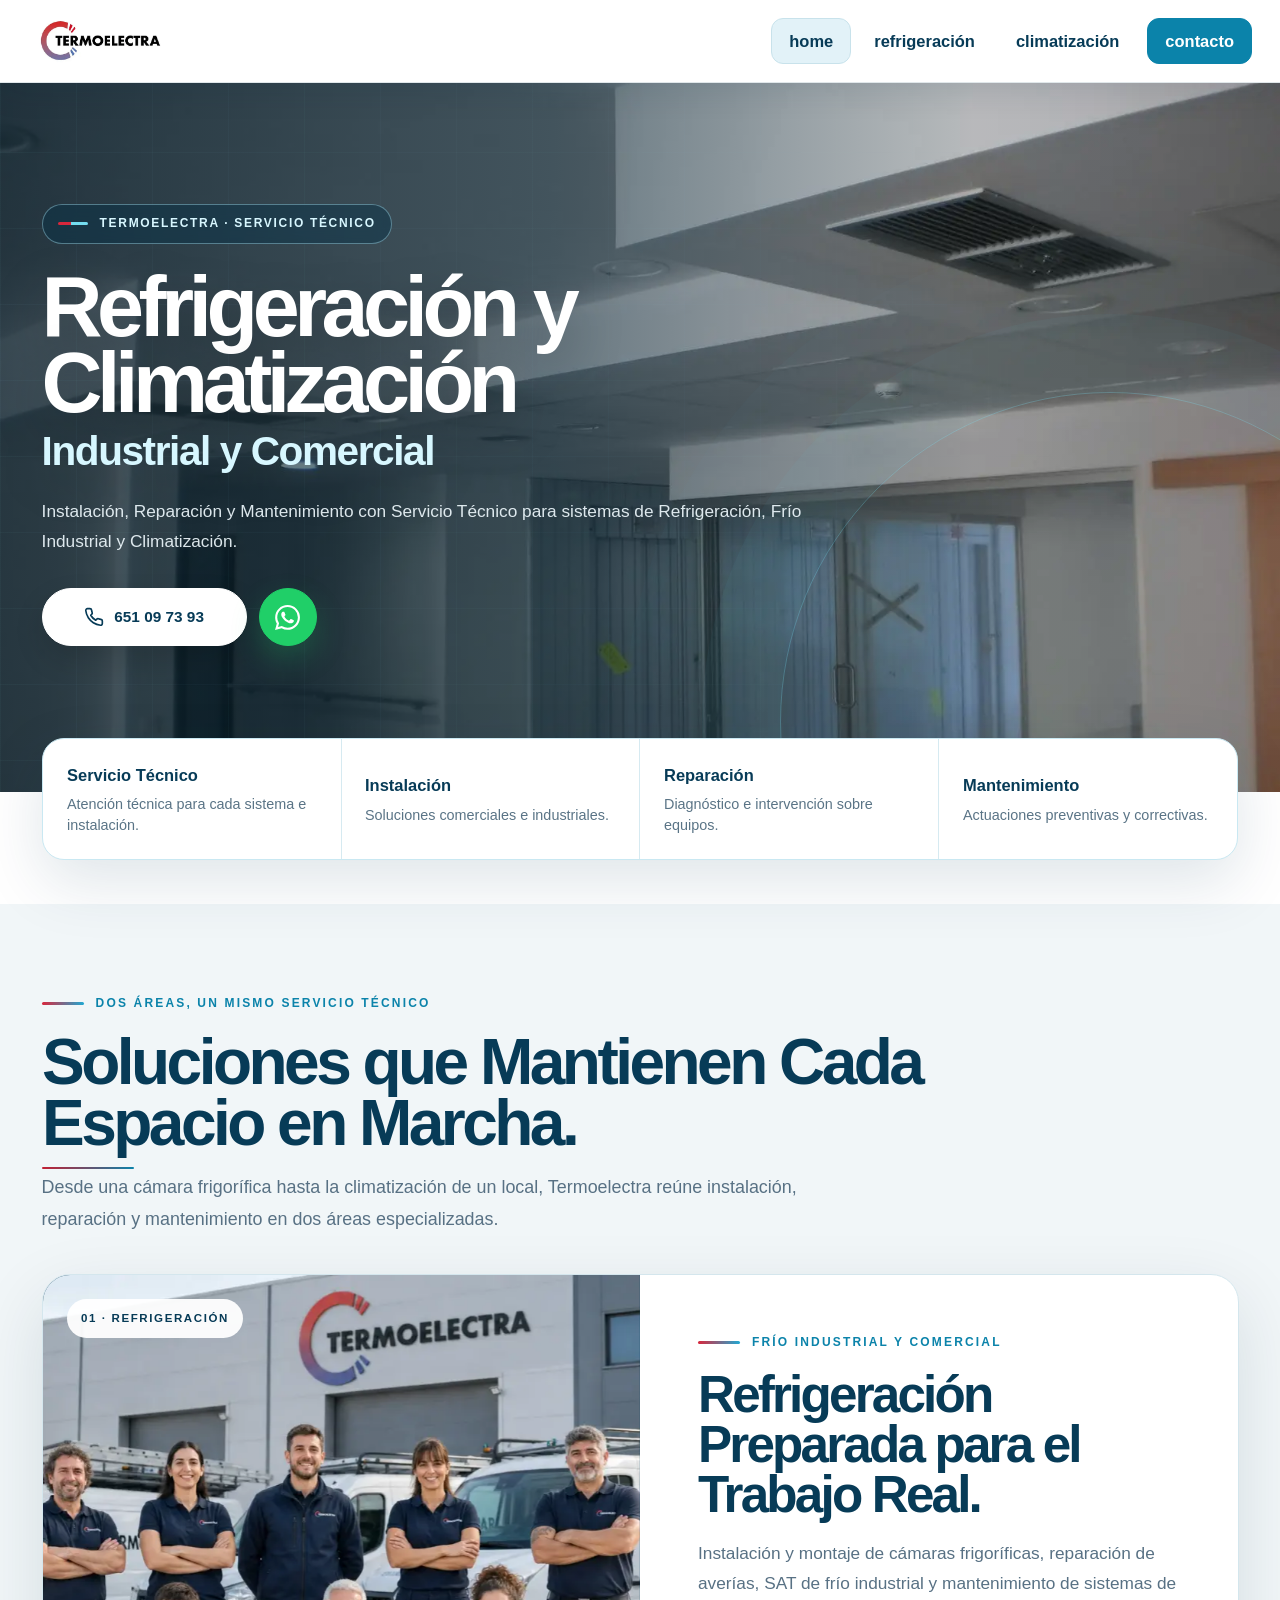
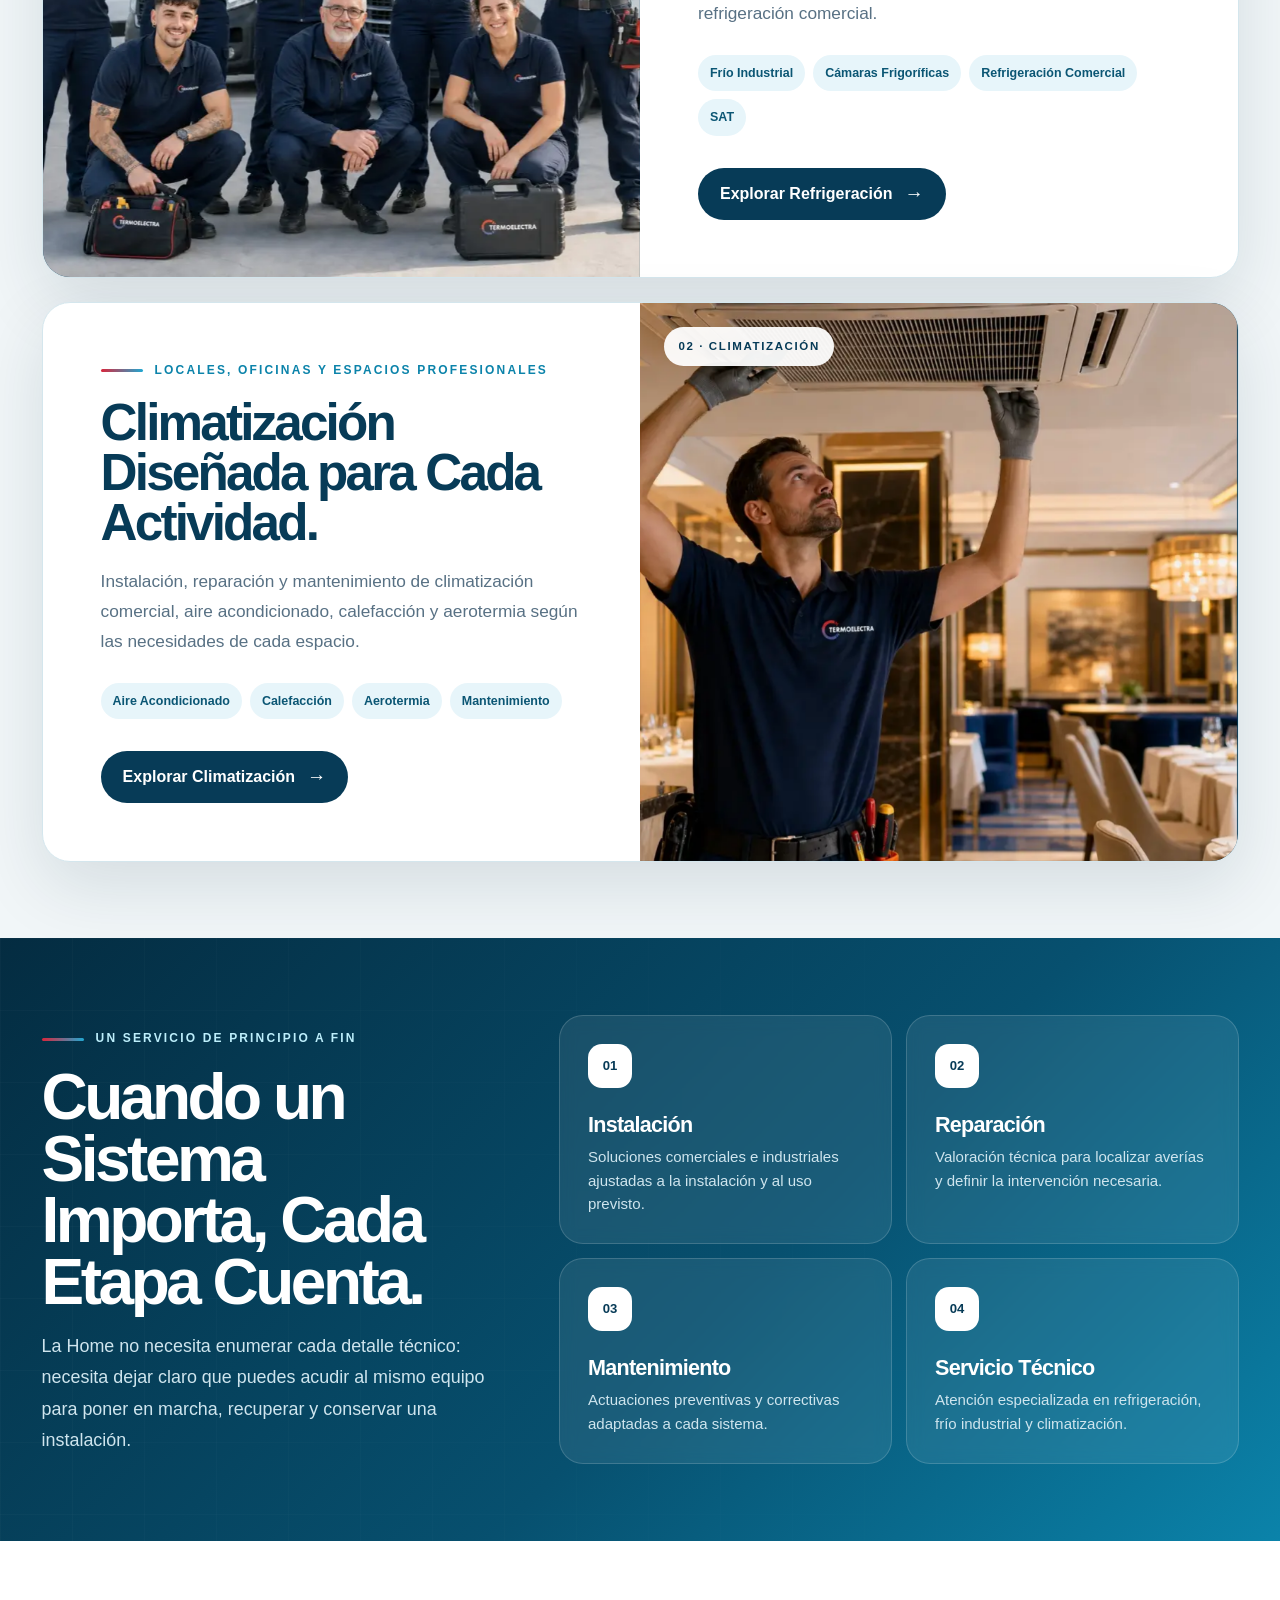
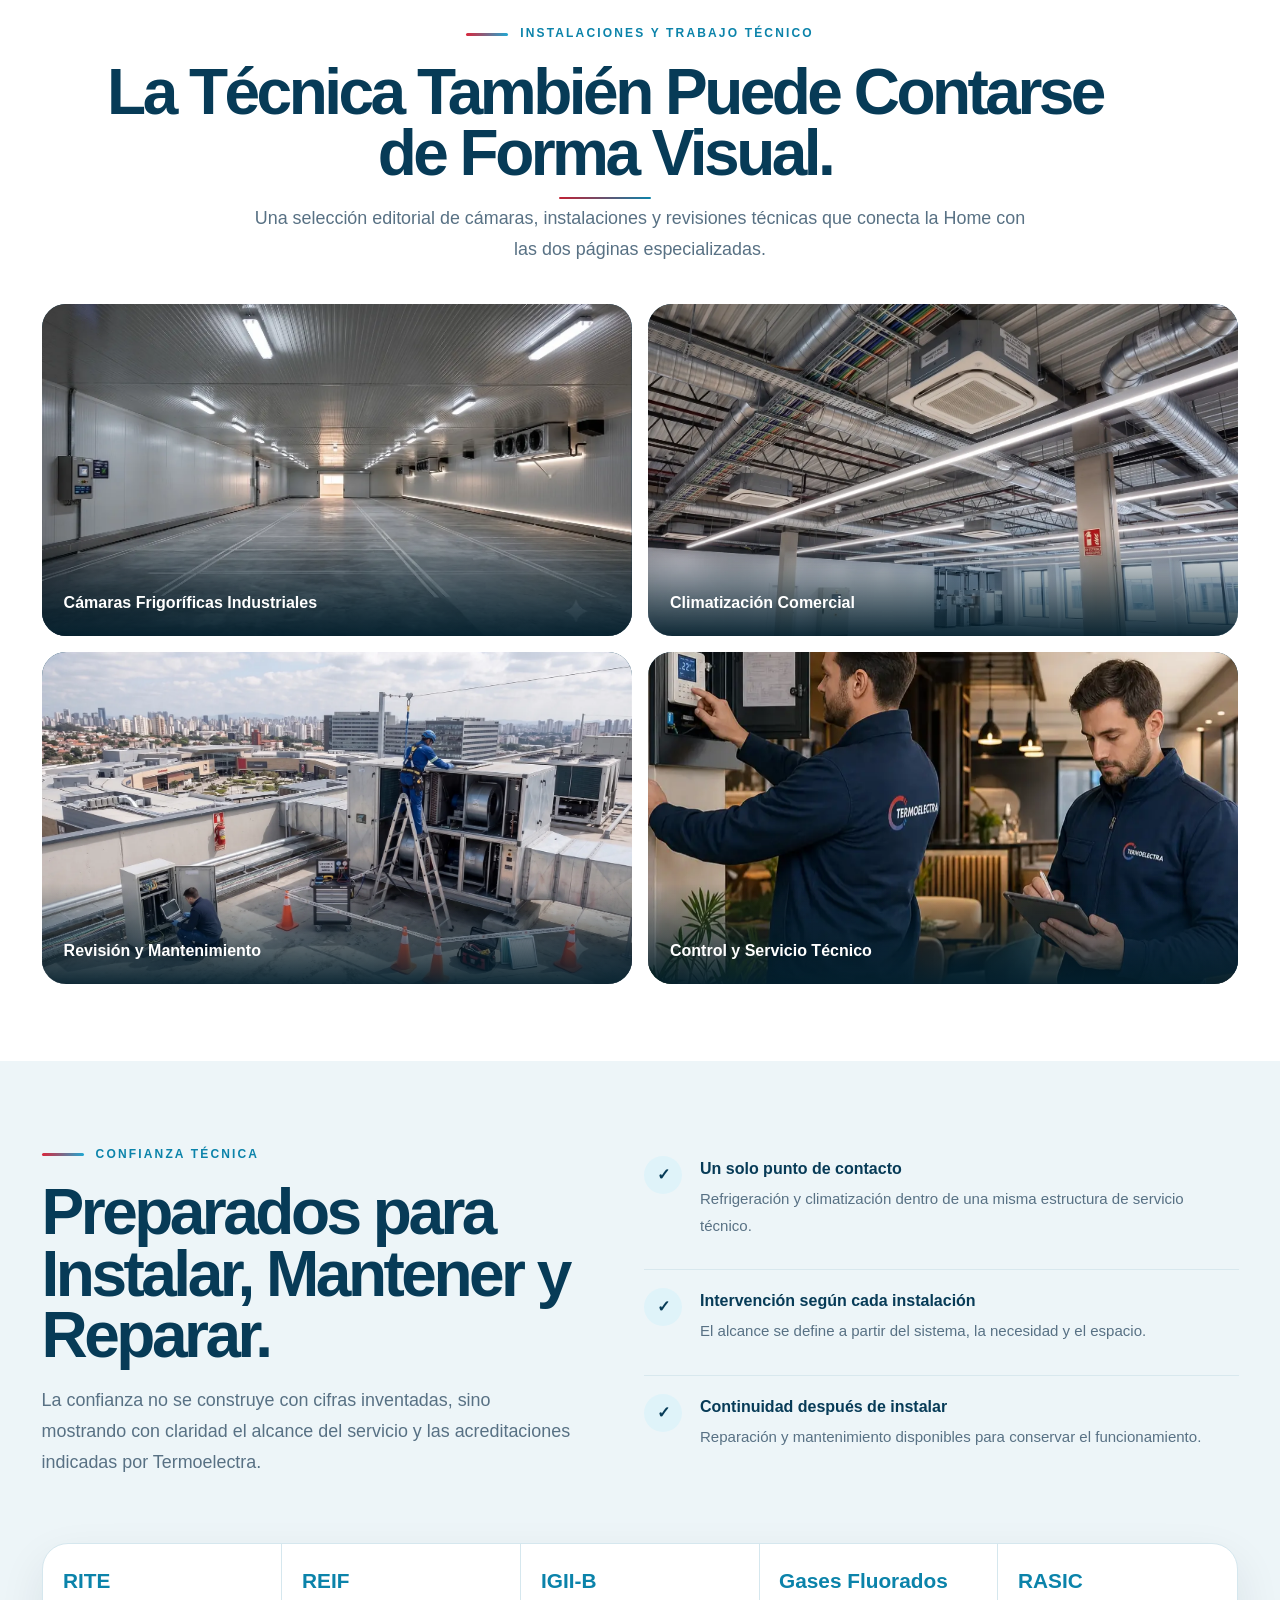
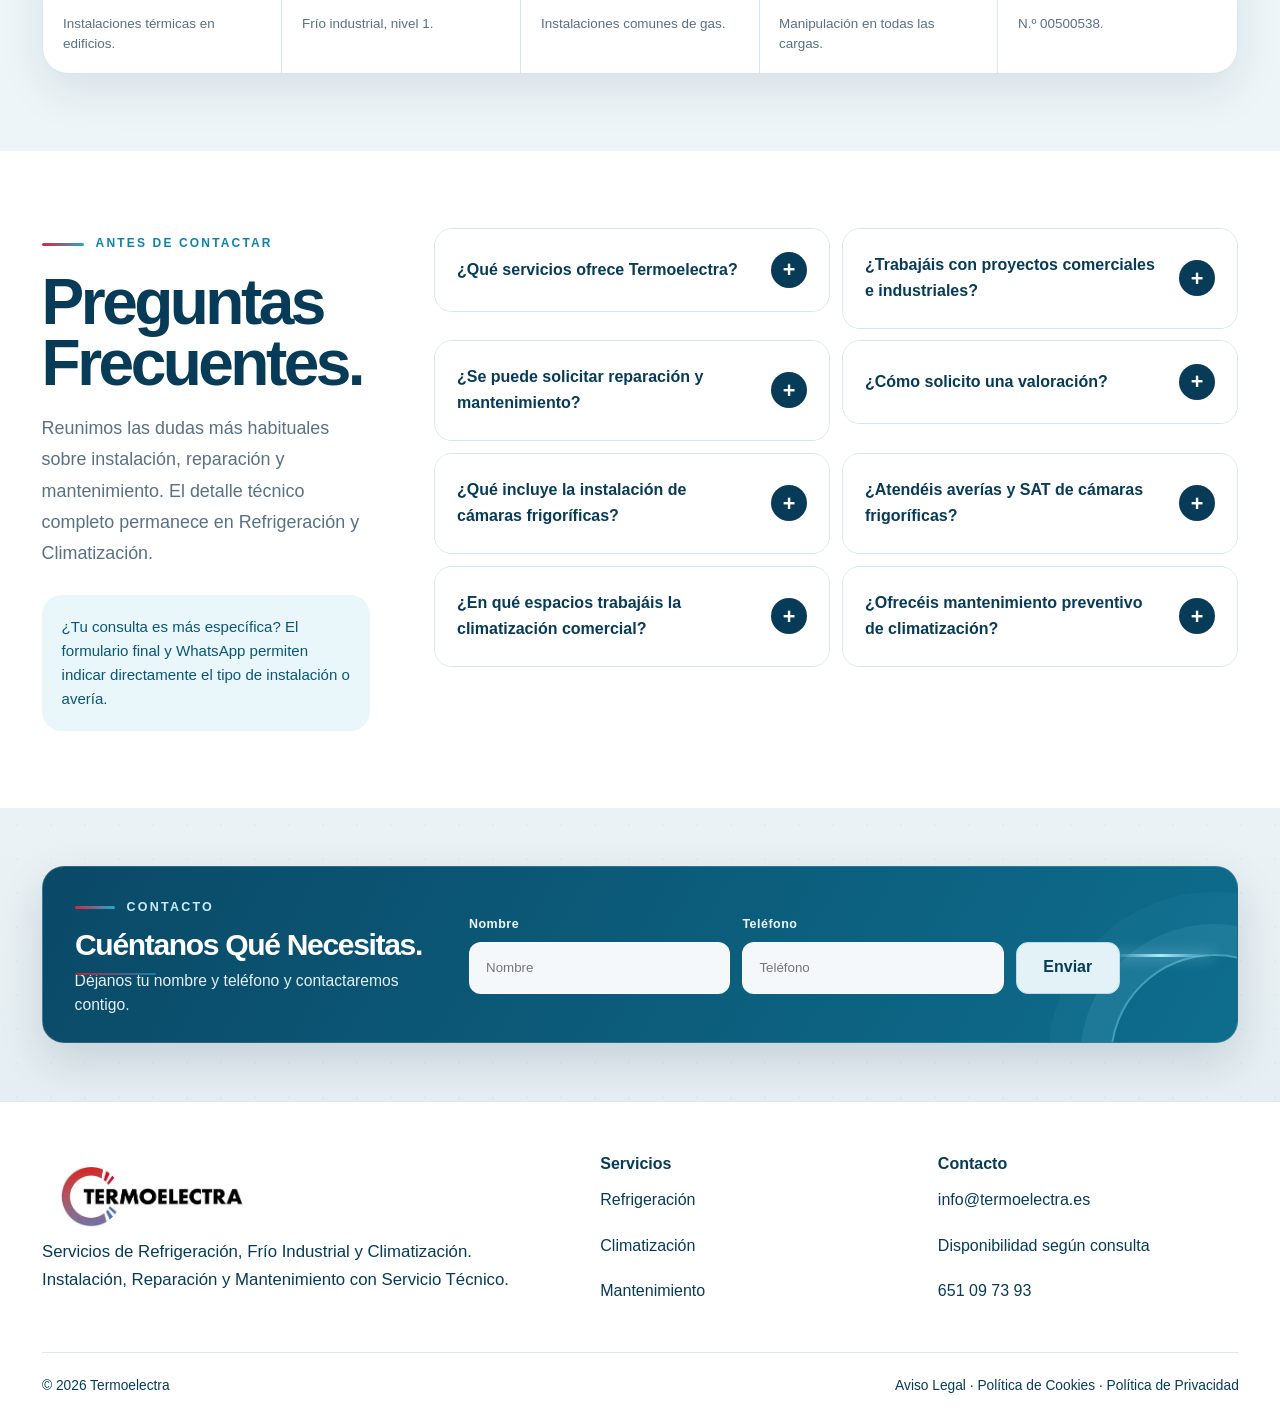
==== index.html @ f4340d44 "Add files via upload" ====
<!doctype html>
<!DOCTYPE html>

<html lang="es">
<head>
<meta charset="utf-8"/>
<meta content="width=device-width,initial-scale=1,viewport-fit=cover" name="viewport"/>
<title>Refrigeración y Climatización | Termoelectra</title>
<meta content="Instalación, reparación y mantenimiento de refrigeración, frío industrial, cámaras frigoríficas y climatización comercial con servicio técnico." name="description"/>
<meta content="#073b57" name="theme-color"/>
<link href="https://termoelectra.es/" rel="canonical"/>
<meta content="index,follow,max-image-preview:large" name="robots"/>
<meta content="website" property="og:type"/>
<meta content="es_ES" property="og:locale"/>
<meta content="Termoelectra" property="og:site_name"/>
<meta content="Refrigeración y Climatización Industrial y Comercial | Termoelectra" property="og:title"/>
<meta content="Instalación, reparación y mantenimiento de refrigeración, frío industrial, cámaras frigoríficas y climatización comercial con servicio técnico." property="og:description"/>
<meta content="https://termoelectra.es/" property="og:url"/>
<meta content="summary_large_image" name="twitter:card"/>
<link as="image" fetchpriority="high" href="climatizacion/climatizacion-assets/climatizacion-interior.webp" rel="preload"/>
<style>
    :root{
      --navy:#073b57;
      --navy-2:#0d668c;
      --blue:#158bb5;
      --cyan:#20a8d2;
      --ice:#f3fbfe;
      --ice-2:#e2f6fc;
      --white:#fff;
      --ink:#092f47;
      --muted:#587184;
      --line:#c9e8f2;
      --red:#d8273c;
      --green:#20cf68;
      --shadow:0 24px 70px rgba(5,55,82,.14);
    }
    *{box-sizing:border-box}
    html{scroll-behavior:smooth;color-scheme:light}
    body{
      margin:0;
      overflow-x:hidden;
      background:#fff;
      color:var(--ink);
      font-family:Inter,ui-sans-serif,-apple-system,BlinkMacSystemFont,"Segoe UI",Arial,sans-serif;
      line-height:1.65;
      -webkit-font-smoothing:antialiased;
    }
    body.menu-open{overflow:hidden}
    img{display:block;max-width:100%}
    a{color:inherit;text-decoration:none}
    button{font:inherit}
    h1,h2,h3,p{margin-top:0}
    h1,h2,h3{margin-bottom:16px;letter-spacing:-.045em;line-height:1.03}
    h1{font-size:clamp(3.15rem,7vw,6.3rem)}
    h2{font-size:clamp(2.15rem,5vw,4.45rem)}
    h3{font-size:clamp(1.22rem,2vw,1.7rem)}
    p{margin-bottom:18px;color:var(--muted);font-size:1.05rem}
    .skip-link{position:fixed;z-index:2000;left:12px;top:-100px;padding:12px 16px;background:#fff;color:var(--navy);border-radius:10px}
    .skip-link:focus{top:12px}
    .shell{width:min(1180px,calc(100% - 40px));margin-inline:auto}
    .section{position:relative;padding:105px 0;overflow:hidden}
    .section-dark{
      color:#fff;
      background:
        radial-gradient(circle at 80% 20%,rgba(32,168,210,.2),transparent 28rem),
        linear-gradient(135deg,#073b57,#0b5878 66%,#0d6f91);
    }
    .section-dark p{color:#d7eaf1}
    .section-dark::after{
      content:"";position:absolute;inset:0;pointer-events:none;opacity:.28;
      background-image:radial-gradient(rgba(132,221,244,.5) 1px,transparent 1px);
      background-size:34px 34px;
    }
    .section > .shell{position:relative;z-index:1}
    .eyebrow{
      display:inline-flex;align-items:center;gap:12px;margin-bottom:18px;
      color:var(--blue);font-size:.78rem;font-weight:900;letter-spacing:.18em;text-transform:uppercase;
    }
    .eyebrow::before{content:"";width:40px;height:3px;border-radius:9px;background:linear-gradient(90deg,var(--red),var(--cyan))}
    .section-dark .eyebrow{color:#bdeffc}
    .intro{max-width:730px;margin-bottom:38px;font-size:clamp(1.02rem,1.5vw,1.2rem)}
    .btns{display:flex;flex-wrap:wrap;gap:12px}
    .btn{
      min-height:54px;padding:0 24px;display:inline-flex;align-items:center;justify-content:center;gap:10px;
      border:1px solid transparent;border-radius:999px;font-weight:900;transition:transform .2s ease,background .2s ease;
    }
    .btn:hover{transform:translateY(-2px)}
    .btn-light{background:#fff;color:var(--navy)}
    .btn-outline{border-color:rgba(255,255,255,.35);background:rgba(255,255,255,.08);color:#fff}
    .btn-blue{background:linear-gradient(135deg,var(--navy-2),var(--cyan));color:#fff}
    .btn svg{width:21px;height:21px}

    /* Hero */
    .hero{
      position:relative;min-height:850px;padding:150px 0 78px;display:flex;align-items:center;
      overflow:hidden;color:#fff;background:#041c2a;isolation:isolate;
    }
    .hero::before{
      content:"";position:absolute;z-index:-3;inset:0;
      background:linear-gradient(90deg,rgba(3,28,42,.98) 0%,rgba(3,32,48,.92) 47%,rgba(3,32,48,.35) 75%,rgba(3,32,48,.63) 100%);
    }
    .hero-media{position:absolute;z-index:-4;inset:0;display:grid;grid-template-columns:1fr 1fr}
    .hero-media figure{position:relative;margin:0;overflow:hidden}
    .hero-media figure::after{content:"";position:absolute;inset:0;background:linear-gradient(180deg,rgba(5,35,50,.08),rgba(5,35,50,.62))}
    .hero-media img{width:100%;height:100%;object-fit:cover}
    .hero-media figure:first-child img{object-position:48% center}
    .hero-media figure:last-child img{object-position:center}
    .hero-grid{display:grid;grid-template-columns:minmax(0,720px) 1fr;gap:40px;align-items:end}
    .hero-copy{max-width:760px}
    .hero h1{max-width:760px;margin-bottom:25px}
    .hero h1 .ice{color:#a9edff}
    .hero-copy > p{max-width:690px;color:#eef9fc;font-size:clamp(1.06rem,1.65vw,1.3rem);line-height:1.7}
    .hero-tags{display:flex;flex-wrap:wrap;gap:9px;margin:28px 0 34px}
    .hero-tag{padding:9px 14px;border:1px solid rgba(255,255,255,.25);border-radius:999px;background:rgba(255,255,255,.09);font-size:.84rem;font-weight:850;backdrop-filter:blur(7px)}
    .hero-panel{
      max-width:310px;margin-left:auto;padding:22px;border:1px solid rgba(255,255,255,.18);border-radius:26px;
      background:rgba(2,28,41,.64);box-shadow:0 20px 50px rgba(0,0,0,.2);backdrop-filter:blur(12px);
    }
    .hero-panel strong{display:block;margin-bottom:14px;font-size:.78rem;letter-spacing:.15em;text-transform:uppercase;color:#b9edfa}
    .hero-panel a{display:flex;align-items:center;justify-content:space-between;gap:16px;padding:14px 0;border-top:1px solid rgba(255,255,255,.12);font-weight:850}
    .hero-panel a span:last-child{width:34px;height:34px;display:grid;place-items:center;border-radius:50%;background:#fff;color:var(--navy)}
    .snow-field{position:absolute;z-index:-1;inset:0;pointer-events:none;overflow:hidden}
    .snowflake{position:absolute;top:-30px;color:#e7fbff;opacity:.7;animation:snowFall linear infinite;filter:drop-shadow(0 0 7px rgba(183,238,250,.7))}
    @keyframes snowFall{to{transform:translate3d(var(--drift),920px,0) rotate(270deg)}}

    /* Service overview */
    .split-title{display:grid;grid-template-columns:.85fr 1.15fr;gap:60px;align-items:end;margin-bottom:45px}
    .split-title h2{margin:0}
    .split-title p{margin:0}
    .area-grid{display:grid;grid-template-columns:1fr 1fr;gap:20px}
    .area-card{
      position:relative;min-height:410px;padding:30px;display:flex;flex-direction:column;justify-content:flex-end;
      overflow:hidden;border-radius:30px;color:#fff;box-shadow:var(--shadow);isolation:isolate;
    }
    .area-card::before{content:"";position:absolute;z-index:-2;inset:0;background-position:center;background-size:cover;transition:transform .6s ease}
    .area-card:hover::before{transform:scale(1.04)}
    .area-card::after{content:"";position:absolute;z-index:-1;inset:0;background:linear-gradient(180deg,rgba(3,31,45,.05),rgba(3,31,45,.92))}
    .area-card.refrigeration::before{background-image:url("imagenes-cliente-nuevas/n2-sala-ammonia.webp")}
    .area-card.climate::before{background-image:url("imagenes-cliente-nuevas/n6-aerotermia-sala.webp")}
    .area-label{align-self:flex-start;margin-bottom:auto;padding:8px 12px;border-radius:999px;background:rgba(255,255,255,.92);color:var(--navy);font-size:.75rem;font-weight:900;text-transform:uppercase;letter-spacing:.12em}
    .area-card h3{font-size:clamp(2rem,4vw,3.2rem)}
    .area-card p{max-width:510px;color:#e5f3f7}
    .area-list{display:flex;flex-wrap:wrap;gap:8px;margin:4px 0 22px}
    .area-list span{padding:7px 11px;border:1px solid rgba(255,255,255,.23);border-radius:999px;background:rgba(255,255,255,.08);font-size:.78rem;font-weight:800}
    .area-link{display:inline-flex;align-items:center;gap:10px;font-weight:900}
    .area-link i{width:34px;height:34px;display:grid;place-items:center;border-radius:50%;background:var(--cyan);font-style:normal}

    .capability-strip{position:relative;z-index:5;margin-top:-38px;padding:0 0 38px}
    .capability-grid{
      display:grid;grid-template-columns:repeat(4,1fr);overflow:hidden;
      border:1px solid var(--line);border-radius:24px;background:#fff;box-shadow:var(--shadow);
    }
    .capability-item{min-height:118px;padding:24px;display:flex;flex-direction:column;justify-content:center;border-right:1px solid var(--line)}
    .capability-item:last-child{border-right:0}
    .capability-item strong{display:block;margin-bottom:4px;color:var(--navy);font-size:1.06rem}
    .capability-item span{color:var(--muted);font-size:.91rem}

    /* Services */
    .service-grid{display:grid;grid-template-columns:repeat(3,1fr);gap:16px}
    .service-card{
      min-height:280px;padding:28px;display:flex;flex-direction:column;
      border:1px solid var(--line);border-radius:24px;background:linear-gradient(145deg,#fff,#f5fcfe);
      box-shadow:0 16px 42px rgba(5,55,82,.08);transition:transform .25s ease,border-color .25s ease;
    }
    .service-card:hover{transform:translateY(-5px);border-color:#87dff5}
    .service-icon{width:52px;height:52px;margin-bottom:35px;display:grid;place-items:center;border-radius:16px;background:var(--ice-2);color:var(--navy-2)}
    .service-icon svg{width:27px;height:27px}
    .service-card p{margin-bottom:0}
    .service-card small{margin-top:auto;padding-top:18px;color:var(--blue);font-weight:900;letter-spacing:.08em;text-transform:uppercase}

    .service-map-grid{display:grid;grid-template-columns:1.08fr .92fr;gap:20px;align-items:stretch}
    .service-map{
      overflow:hidden;border:1px solid var(--line);border-radius:30px;background:#fff;
      box-shadow:0 20px 55px rgba(5,55,82,.1);
    }
    .service-map-media{position:relative;height:285px;overflow:hidden;background:var(--navy)}
    .service-map-media::after{content:"";position:absolute;inset:0;background:linear-gradient(180deg,rgba(3,31,45,.08),rgba(3,31,45,.78))}
    .service-map-media img{width:100%;height:100%;object-fit:cover;transition:transform .7s ease}
    .service-map:hover .service-map-media img{transform:scale(1.035)}
    .service-map-media div{position:absolute;z-index:1;right:26px;bottom:24px;left:26px;color:#fff}
    .service-map-media small{display:block;margin-bottom:6px;color:#bdecf8;font-weight:900;letter-spacing:.15em;text-transform:uppercase}
    .service-map-media h3{margin:0;font-size:clamp(2rem,3.6vw,3rem)}
    .service-map-body{padding:12px 26px 28px}
    .service-row{
      display:grid;grid-template-columns:38px 1fr 34px;gap:12px;align-items:center;
      min-height:75px;border-bottom:1px solid var(--line);
    }
    .service-row:last-of-type{border-bottom:0}
    .service-row b{color:#80cfe5;font-size:.78rem;letter-spacing:.08em}
    .service-row strong{color:var(--navy);font-size:.98rem;line-height:1.3}
    .service-row i{width:32px;height:32px;display:grid;place-items:center;border-radius:50%;background:var(--ice-2);color:var(--navy-2);font-style:normal}
    .service-map-link{margin-top:20px;display:inline-flex;align-items:center;gap:10px;color:var(--blue);font-weight:900}
    .solution-tags{display:flex;flex-wrap:wrap;gap:7px;margin-top:18px}
    .solution-tags span{padding:7px 10px;border-radius:999px;background:var(--ice-2);color:var(--navy-2);font-size:.76rem;font-weight:850}

    /* Certifications */
    .cert-grid{display:grid;grid-template-columns:repeat(5,1fr);gap:12px}
    .cert{
      min-height:245px;padding:24px;display:flex;flex-direction:column;justify-content:space-between;
      border:1px solid rgba(255,255,255,.16);border-radius:22px;background:rgba(255,255,255,.08);backdrop-filter:blur(9px);
    }
    .cert-mark{width:46px;height:46px;display:grid;place-items:center;border-radius:50%;background:#fff;color:var(--navy);font-size:1.2rem;font-weight:950}
    .cert h3{font-size:1.35rem}
    .cert p{margin:0;font-size:.94rem}

    /* FAQ / contact */
    .faq-wrap{display:grid;grid-template-columns:.78fr 1.22fr;gap:60px;align-items:start}
    .faq-list{display:grid;gap:10px}
    .faq-item{border:1px solid var(--line);border-radius:18px;background:#fff;overflow:hidden}
    .faq-question{
      width:100%;padding:22px;display:flex;align-items:center;justify-content:space-between;gap:18px;
      border:0;background:#fff;color:var(--navy);font-weight:900;text-align:left;cursor:pointer;
    }
    .faq-plus{width:36px;height:36px;display:grid;place-items:center;flex:0 0 36px;border-radius:50%;background:var(--navy);color:#fff;font-size:1.35rem;transition:transform .25s ease}
    .faq-item.open .faq-plus{transform:rotate(45deg)}
    .faq-answer{display:grid;grid-template-rows:0fr;transition:grid-template-rows .3s ease}
    .faq-answer > div{overflow:hidden}
    .faq-answer p{padding:0 22px 22px;margin:0}
    .faq-item.open .faq-answer{grid-template-rows:1fr}
    .contact-card{
      padding:48px;display:grid;grid-template-columns:1fr auto;gap:35px;align-items:center;
      border:1px solid rgba(255,255,255,.18);border-radius:30px;background:rgba(255,255,255,.08);
      box-shadow:0 20px 60px rgba(0,0,0,.14);
    }
    .contact-card h2{font-size:clamp(2.1rem,4.6vw,4rem)}
    .contact-card p{max-width:670px;margin-bottom:0}
    .contact-actions{display:grid;gap:10px;min-width:230px}

    /* Footer and fixed actions */
    footer{padding:55px 0 115px;background:#042c41;color:#fff}
    .footer-grid{display:grid;grid-template-columns:1.2fr .8fr .8fr;gap:45px}
    .footer-brand img{width:230px;height:84px;padding:9px;background:#fff;border-radius:14px;object-fit:contain}
    footer p,footer a{color:#b9d2dc}
    footer h3{font-size:1rem;letter-spacing:0}
    .footer-links{display:grid;gap:10px}
    .footer-bottom{margin-top:42px;padding-top:24px;display:flex;justify-content:space-between;gap:20px;border-top:1px solid rgba(255,255,255,.12);font-size:.86rem;color:#9cb9c5}
    .mobile-actions{display:none}
    .reveal{opacity:0;transform:translateY(25px);transition:opacity .65s ease,transform .65s ease}
    .reveal.visible{opacity:1;transform:none}

    @media(max-width:1000px){
      .hero-grid{grid-template-columns:1fr}
      .hero-panel{max-width:100%;margin:0;display:grid;grid-template-columns:repeat(2,1fr);gap:0}
      .hero-panel strong{grid-column:1/-1}
      .hero-panel a{padding:14px}
      .split-title,.faq-wrap{grid-template-columns:1fr;gap:22px}
      .capability-grid{grid-template-columns:1fr 1fr}
      .capability-item:nth-child(2){border-right:0}
      .capability-item:nth-child(-n+2){border-bottom:1px solid var(--line)}
      .service-map-grid{grid-template-columns:1fr}
      .service-grid{grid-template-columns:repeat(2,1fr)}
      .cert-grid{grid-template-columns:repeat(3,1fr)}
      .cert:last-child{grid-column:2/3}
      .contact-card{grid-template-columns:1fr}
      .contact-actions{grid-template-columns:1fr 1fr}
    }
    @media(max-width:760px){
      body{padding-bottom:78px}
      .shell{width:min(100% - 28px,1180px)}
      .section{padding:76px 0}
      .hero{min-height:930px;padding:128px 0 58px;align-items:flex-end}
      .hero-media{grid-template-columns:1fr}
      .hero-media figure:first-child{display:none}
      .hero-media figure:last-child img{object-position:72% center}
      .hero::before{background:linear-gradient(180deg,rgba(3,28,42,.48),rgba(3,28,42,.97) 68%)}
      .hero h1{font-size:clamp(2.7rem,11.7vw,4rem)}
      .hero-tags{margin:22px 0 28px}
      .hero-tag{padding:7px 10px;font-size:.76rem}
      .hero-panel{grid-template-columns:1fr;padding:15px}
      .hero-panel strong{grid-column:auto}
      .hero-panel a{padding:11px 8px}
      .area-grid{grid-template-columns:1fr}
      .area-card{min-height:440px;padding:24px}
      .capability-strip{margin-top:-24px;padding-bottom:24px}
      .capability-grid{border-radius:20px}
      .capability-item{min-height:104px;padding:19px}
      .service-map-media{height:245px}
      .service-grid{grid-template-columns:1fr}
      .service-card{min-height:245px}
      .cert-grid{grid-template-columns:1fr 1fr}
      .cert:last-child{grid-column:1/-1}
      .contact-card{padding:30px 22px}
      .contact-actions{grid-template-columns:1fr;min-width:0}
      .footer-grid{grid-template-columns:1fr}
      .footer-bottom{flex-direction:column}
      .mobile-actions{
        position:fixed;z-index:1100;right:10px;bottom:8px;left:10px;padding:7px;
        display:grid;grid-template-columns:1fr 1fr;gap:7px;border:1px solid var(--line);border-radius:22px;
        background:rgba(248,253,255,.96);box-shadow:0 12px 35px rgba(3,43,64,.2);backdrop-filter:blur(9px);
      }
      .mobile-actions a{min-height:54px;display:flex;align-items:center;justify-content:center;gap:9px;border-radius:16px;color:#fff;font-weight:900}
      .mobile-actions svg{width:22px;height:22px}
      .mobile-call{background:#0d668c}
      .mobile-wa{background:var(--green)}
    }
    @media(max-width:430px){
      .shell{width:calc(100% - 22px)}
      .section{padding:64px 0}
      .hero{min-height:900px}
      .hero h1{font-size:clamp(2.65rem,11.5vw,3.65rem)}
      .hero-copy > p{font-size:1rem}
      .btns .btn{width:100%}
      .area-card{min-height:410px}
      .capability-grid{grid-template-columns:1fr}
      .capability-item,.capability-item:nth-child(2){border-right:0;border-bottom:1px solid var(--line)}
      .capability-item:last-child{border-bottom:0}
      .service-map-body{padding:10px 18px 22px}
      .service-row{grid-template-columns:32px 1fr 30px;gap:8px}
      .cert-grid{grid-template-columns:1fr}
      .cert:last-child{grid-column:auto}
    }
    @media(prefers-reduced-motion:reduce){
      html{scroll-behavior:auto}
      *,*::before,*::after{animation-duration:.01ms!important;animation-iteration-count:1!important;transition-duration:.01ms!important}
      .reveal{opacity:1;transform:none}
      .snow-field{display:none}
    }
  </style>
<link href="assets/shared-header.css" rel="stylesheet"/>
<style>
/* ===== PATCH v4: dinamismo home (usa .visible, la clase real del IO) ===== */
#scrollProgress{position:fixed;top:0;left:0;height:3px;width:0;z-index:1400;background:linear-gradient(90deg,#c22033,#0a8ac2);pointer-events:none}
.hero-inner{grid-template-columns:1fr!important;max-width:900px}
@media(prefers-reduced-motion:no-preference){
  /* Subrayado animado bajo cada H2 */
  .split-title h2,.section h2{position:relative}
  .reveal .split-title h2::after,
  .split-title.reveal h2::after,
  .section h2.reveal::after{content:"";position:absolute;left:0;bottom:-12px;width:76px;height:4px;border-radius:4px;background:linear-gradient(90deg,#c22033,#0a8ac2);transform:scaleX(0);transform-origin:left;transition:transform .85s cubic-bezier(.2,.7,.2,1) .25s}
  .reveal.visible .split-title h2::after,
  .split-title.reveal.visible h2::after,
  .section h2.reveal.visible::after{transform:scaleX(1)}
  /* Cards con lift + stagger */
  .area-card,.service-card{transition:transform .5s cubic-bezier(.2,.7,.2,1),box-shadow .5s,opacity .65s ease}
  .area-card:hover,.service-card:hover{transform:translateY(-8px);box-shadow:0 22px 52px rgba(6,40,70,.2)}
  .area-grid .area-card.reveal:nth-child(2){transition-delay:.12s}
  .service-grid .service-card.reveal:nth-child(2){transition-delay:.09s}
  .service-grid .service-card.reveal:nth-child(3){transition-delay:.18s}
  .service-grid .service-card.reveal:nth-child(4){transition-delay:.27s}
  /* Imágenes: zoom suave al hover */
  .area-card img,.service-card img{transition:transform 1s cubic-bezier(.2,.7,.2,1)}
  .area-card:hover img,.service-card:hover img{transform:scale(1.06)}
  /* Botones con brillo */
  .btn{position:relative;overflow:hidden}
  .btn::after{content:"";position:absolute;top:0;left:-80%;width:50%;height:100%;background:linear-gradient(105deg,transparent,rgba(255,255,255,.45),transparent);transform:skewX(-18deg);transition:left .7s ease;pointer-events:none}
  .btn:hover::after{left:130%}
  /* Marquee y hero */
  .hero-title,.hero h1{animation:fadeUp 1.1s cubic-bezier(.2,.7,.2,1) both}
  .hero-lead,.hero p{animation:fadeUp 1.1s cubic-bezier(.2,.7,.2,1) .12s both}
  @keyframes fadeUp{from{opacity:0;transform:translateY(24px)}to{opacity:1;transform:none}}
  /* Iconos servicios: leve rebote */
  .service-icon{transition:transform .4s cubic-bezier(.2,.9,.3,1.3)}
  .service-card:hover .service-icon{transform:scale(1.12) rotate(-4deg)}
}
</style>
<style>
/* ===== RECONSTRUCCIÓN FINAL: home centrada, compacta y sin duplicidades ===== */
.shell{width:min(1280px,calc(100% - 48px))}
.section{padding:80px 0}
.hero{min-height:780px;padding:142px 0 92px}
.hero-media{display:block}
.hero-media figure{position:absolute;inset:0}
.hero-media figure::after{background:linear-gradient(90deg,rgba(3,28,42,.96) 0%,rgba(3,32,48,.85) 48%,rgba(3,32,48,.38) 100%)}
.hero-media img{width:100%;height:100%;object-fit:cover;object-position:center 42%}
.home-energy-flow{position:absolute;z-index:-2;inset:0;overflow:hidden;pointer-events:none}
.home-energy-flow::after{
  content:"";position:absolute;left:50%;top:48%;width:min(74vw,980px);aspect-ratio:1;
  border-radius:50%;background:radial-gradient(circle,rgba(102,218,244,.16),transparent 66%);
  transform:translate(-50%,-50%);animation:homeEnergyPulse 6s ease-in-out infinite alternate;
}
.home-energy-flow span{
  position:absolute;left:-24%;width:clamp(120px,17vw,260px);height:2px;border-radius:999px;
  background:linear-gradient(90deg,transparent,rgba(170,239,255,.9),transparent);
  box-shadow:0 0 14px rgba(126,224,246,.55);opacity:0;
  animation:homeEnergyStream var(--stream-time,11s) linear infinite;
  animation-delay:var(--stream-delay,0s);
}
.home-energy-flow span:nth-child(1){top:19%;--stream-time:11s;--stream-delay:-3s}
.home-energy-flow span:nth-child(2){top:34%;--stream-time:14s;--stream-delay:-9s;width:190px}
.home-energy-flow span:nth-child(3){top:52%;--stream-time:9s;--stream-delay:-5s;width:135px}
.home-energy-flow span:nth-child(4){top:68%;--stream-time:13s;--stream-delay:-11s;background:linear-gradient(90deg,transparent,rgba(226,76,91,.76),rgba(163,229,247,.78),transparent)}
.home-energy-flow span:nth-child(5){top:82%;--stream-time:16s;--stream-delay:-7s;width:220px}
@keyframes homeEnergyStream{
  0%{transform:translate3d(-8vw,22px,0) skewX(-14deg);opacity:0}
  12%{opacity:.7}
  78%{opacity:.45}
  100%{transform:translate3d(150vw,-34px,0) skewX(-14deg);opacity:0}
}
@keyframes homeEnergyPulse{
  from{opacity:.35;transform:translate(-50%,-50%) scale(.88)}
  to{opacity:.8;transform:translate(-50%,-50%) scale(1.08)}
}
.hero-grid{display:block}
.hero-copy{max-width:900px;margin-inline:auto;text-align:center}
.hero h1,.hero-copy>p{margin-inline:auto}
.hero-tags,.btns{justify-content:center}
.capability-strip{margin-top:-42px}
.section-heading{max-width:900px;margin:0 auto 42px;text-align:center}
.section-heading .intro{margin:0 auto}
.service-map-grid{grid-template-columns:1fr 1fr;max-width:1120px;margin-inline:auto}
.service-map-media{height:300px}
.service-map-body{padding:14px 28px 28px}
.cert-grid{max-width:1180px;margin-inline:auto}
.faq-wrap{max-width:1180px;margin-inline:auto;grid-template-columns:.72fr 1.28fr}
.contact-card{max-width:1180px;margin-inline:auto}
@media(max-width:1000px){
  .service-map-grid{grid-template-columns:1fr}
  .hero-copy{max-width:760px}
}
@media(max-width:760px){
  .shell{width:min(100% - 28px,1280px)}
  .section{padding:58px 0}
  .hero{min-height:820px;padding:122px 0 82px;align-items:center}
  .hero-media figure:first-child{display:block;background:#052f45}
  .hero-media img{display:block;height:42%;object-position:center 38%}
  .hero::before{background:linear-gradient(180deg,rgba(3,28,42,.55),rgba(3,28,42,.96) 66%)}
  .hero h1{font-size:clamp(2.75rem,12vw,4.35rem)}
  .service-map-media{height:245px}
  .faq-wrap{gap:28px}
}
</style>
<style>
/* ===== AJUSTE SOLICITADO: servicios full width, zig-zag y CTA compacto ===== */
.snow-field,.snowflake{display:none!important}

#servicios{padding:80px 0 0}
#servicios>.shell{width:100%;max-width:none}
#servicios .section-heading{
  width:min(1180px,calc(100% - 48px));
  margin:0 auto 44px;
}
#servicios .service-map-grid{display:grid;grid-template-columns:1fr;gap:0}
#servicios .service-map{
  width:100%;min-height:560px;margin:0;
  display:grid;grid-template-columns:minmax(0,1fr) minmax(0,1fr);
  border:0;border-radius:0;box-shadow:none;overflow:hidden;
}
#servicios .service-map:nth-child(odd){background:#fff}
#servicios .service-map:nth-child(even){background:#eaf5f9}
#servicios .service-map-media{height:auto;min-height:560px;border-radius:0}
#servicios .service-map-body{
  display:flex;flex-direction:column;justify-content:center;
  padding:clamp(40px,5.5vw,86px);background:inherit;
}
#servicios .service-map:nth-child(1) .service-map-body{order:1}
#servicios .service-map:nth-child(1) .service-map-media{order:2}
#servicios .service-map:nth-child(2) .service-map-media{order:1}
#servicios .service-map:nth-child(2) .service-map-body{order:2}

#contacto{padding:68px 0}
#contacto .compact-contact{
  max-width:1120px;margin-inline:auto;padding:34px 38px;
  display:grid;grid-template-columns:minmax(0,.85fr) minmax(520px,1.15fr);
  align-items:center;gap:34px;border:1px solid rgba(255,255,255,.18);
  border-radius:24px;background:rgba(255,255,255,.08);box-shadow:none;
}
#contacto .compact-contact h2{margin-bottom:10px;font-size:clamp(1.8rem,3vw,2.8rem)}
#contacto .compact-contact p{margin:0;color:#d7eaf1;font-size:.98rem}
.compact-contact-form{display:grid;grid-template-columns:1fr 1fr auto;gap:10px;align-items:end}
.compact-field label{display:block;margin:0 0 7px;color:#dff6fc;font-size:.76rem;font-weight:850;letter-spacing:.04em}
.compact-field input{
  width:100%;height:52px;padding:0 15px;border:1px solid rgba(255,255,255,.38);
  border-radius:12px;background:#fff;color:var(--ink);outline:none;
}
.compact-field input:focus{border-color:#8ce6f7;box-shadow:0 0 0 4px rgba(123,220,242,.2)}
.compact-submit{
  height:52px;padding:0 24px;border:0;border-radius:12px;
  background:#fff;color:var(--navy);font-weight:900;cursor:pointer;
}
.compact-submit:hover{background:#dff7fc}

@media(max-width:900px){
  #servicios .service-map{min-height:500px}
  #servicios .service-map-media{min-height:500px}
  #servicios .service-map-body{padding:36px 28px}
  #contacto .compact-contact{grid-template-columns:1fr;padding:30px 26px}
}
@media(max-width:760px){
  #servicios{padding-top:56px}
  #servicios .section-heading{width:calc(100% - 28px);margin-bottom:34px}
  #servicios .service-map{display:flex;flex-direction:column;min-height:0}
  #servicios .service-map-media{order:0!important;width:100%;min-height:0;height:auto;aspect-ratio:4/3}
  #servicios .service-map-body{order:1!important;padding:30px 22px 38px}
  #contacto .compact-contact{padding:28px 20px;border-radius:20px}
  .compact-contact-form{grid-template-columns:1fr}
  .compact-submit{width:100%}
}
</style>
<style>
/* ===== AJUSTE 2: menos márgenes, CTA realmente compacto y animación CSS ===== */
@media(min-width:1001px){
  .shell{width:calc(100% - 64px)!important;max-width:1680px!important}
  .nav{width:calc(100% - 64px)!important;max-width:1680px!important}
  .section{padding:82px 0}
  .section-heading,.cert-grid,.faq-wrap,.contact-card{max-width:none!important}
  .service-map-grid{max-width:none!important}
  .faq-wrap{grid-template-columns:minmax(280px,.58fr) minmax(0,1.42fr)}
}
#contacto{padding:36px 0!important}
#contacto>.shell{width:calc(100% - 64px)!important;max-width:1680px!important}
#contacto .compact-contact{
  width:100%;max-width:none!important;margin:0!important;padding:24px 118px 24px 32px!important;
  grid-template-columns:minmax(260px,.72fr) minmax(620px,1.28fr)!important;
  gap:28px!important;border-radius:22px!important;
}
#contacto .compact-contact h2{font-size:clamp(1.65rem,2.35vw,2.45rem)!important;line-height:1.02}
.compact-contact-form{grid-template-columns:minmax(180px,1fr) minmax(180px,1fr) auto!important;gap:10px!important}
.compact-field input,.compact-submit{height:48px!important}
.compact-submit{padding-inline:22px!important}

/* Animación decorativa CSS del CTA: no utiliza imágenes. */
@keyframes teContactPulse{
  0%,100%{transform:translateY(-50%) scale(.92);opacity:.34}
  50%{transform:translateY(-50%) scale(1.06);opacity:.72}
}
@keyframes teContactSweep{
  0%{transform:translateY(-50%) translateX(24px);opacity:0}
  28%{opacity:.75}
  72%{opacity:.75}
  100%{transform:translateY(-50%) translateX(-42px);opacity:0}
}
.compact-contact{position:relative;isolation:isolate;overflow:hidden;min-height:0!important;height:auto!important}
.compact-contact::before{
  content:"";position:absolute;z-index:0;right:-82px;top:50%;width:205px;aspect-ratio:1;
  border:2px solid rgba(142,232,250,.42);border-radius:50%;
  box-shadow:0 0 0 30px rgba(142,232,250,.09),0 0 0 62px rgba(142,232,250,.045);
  animation:teContactPulse 3.8s ease-in-out infinite;pointer-events:none;
}
.compact-contact::after{
  content:"";position:absolute;z-index:0;right:24px;top:50%;width:105px;height:3px;border-radius:99px;
  background:linear-gradient(90deg,transparent,rgba(177,244,255,.95),transparent);
  box-shadow:0 0 14px rgba(177,244,255,.65);
  animation:teContactSweep 2.7s ease-in-out infinite;pointer-events:none;
}
.compact-contact>*{position:relative;z-index:1}
@media(prefers-reduced-motion:reduce){.compact-contact::before,.compact-contact::after{animation:none!important}}

@media(max-width:1000px){
  .shell,.nav{width:calc(100% - 36px)!important;max-width:none!important}
  #contacto>.shell{width:calc(100% - 36px)!important}
  #contacto .compact-contact{padding:26px 92px 26px 26px!important;grid-template-columns:1fr!important}
  .compact-contact-form{grid-template-columns:1fr 1fr auto!important}
}
@media(max-width:760px){
  .shell,.nav{width:calc(100% - 24px)!important}
  .section{padding:58px 0}
  #contacto{padding:24px 0!important}
  #contacto>.shell{width:calc(100% - 24px)!important}
  #contacto .compact-contact{padding:24px 20px!important;border-radius:18px!important}
  .compact-contact-form{grid-template-columns:1fr!important}
  .compact-contact::before{right:-118px;width:190px;opacity:.55}
  .compact-contact::after{display:none}
}
</style>
<style id="header-redesign-v4">
    /* Barra superior compacta: sustituye el contenedor blanco flotante. */
    .shared-header{
      position:fixed!important;
      z-index:1200!important;
      top:0!important;
      right:0!important;
      left:0!important;
      width:100%!important;
      padding:0 18px!important;
      border:0!important;
      border-radius:0!important;
      background:transparent!important;
      box-shadow:none!important;
      backdrop-filter:none!important;
      -webkit-backdrop-filter:none!important;
      transform:none;
    }
    .shared-header.scrolled,
    .shared-header.is-scrolled{
      top:0!important;
      padding:0 18px!important;
      border:0!important;
      background:transparent!important;
      box-shadow:none!important;
      backdrop-filter:none!important;
      -webkit-backdrop-filter:none!important;
    }
    .shared-header .shared-nav{
      width:100%!important;
      max-width:1500px!important;
      min-height:66px!important;
      margin:0 auto!important;
      padding:8px 12px 8px 16px!important;
      border:1px solid rgba(135,222,244,.22)!important;
      border-top:0!important;
      border-radius:0 0 22px 22px!important;
      background:
        linear-gradient(110deg,rgba(4,34,51,.985),rgba(5,61,84,.975) 58%,rgba(7,103,135,.96))!important;
      box-shadow:0 14px 34px rgba(2,24,37,.22)!important;
      backdrop-filter:blur(16px)!important;
      -webkit-backdrop-filter:blur(16px)!important;
    }
    .shared-header .shared-brand{
      width:158px!important;
      min-width:158px!important;
      height:46px!important;
      padding:5px 12px!important;
      display:flex!important;
      align-items:center!important;
      justify-content:flex-start!important;
      border:1px solid rgba(255,255,255,.8)!important;
      border-radius:13px!important;
      background:rgba(255,255,255,.97)!important;
      box-shadow:none!important;
    }
    .shared-header .shared-logo,
    .shared-header .nav-logo.shared-logo{
      width:132px!important;
      height:36px!important;
      max-width:132px!important;
      object-fit:contain!important;
      object-position:left center!important;
      padding:0!important;
      background:transparent!important;
    }
    .shared-header .shared-nav-links{
      gap:4px!important;
      align-items:center!important;
    }
    .shared-header .shared-nav-links a,
    .shared-header .shared-nav-links a:not(.nav-cta){
      min-height:42px!important;
      padding:0 15px!important;
      display:inline-flex!important;
      align-items:center!important;
      justify-content:center!important;
      border:1px solid transparent!important;
      border-radius:12px!important;
      background:transparent!important;
      color:#f4fbfe!important;
      font-size:.9rem!important;
      font-weight:800!important;
      line-height:1!important;
      box-shadow:none!important;
    }
    .shared-header .shared-nav-links a::after{display:none!important}
    .shared-header .shared-nav-links a:hover{
      border-color:rgba(166,233,249,.24)!important;
      background:rgba(255,255,255,.09)!important;
      color:#fff!important;
    }
    .shared-header .shared-nav-links a.is-current,
    .shared-header .shared-nav-links a.active,
    .shared-header .shared-nav-links a[aria-current="page"]{
      border-color:rgba(152,229,247,.28)!important;
      background:rgba(139,224,244,.16)!important;
      color:#c9f4ff!important;
    }
    .shared-header .shared-nav-links .shared-contact,
    .shared-header .shared-nav-links .nav-cta.shared-contact,
    .shared-header .shared-nav-links .contact-link.shared-contact{
      min-height:44px!important;
      margin-left:7px!important;
      padding:0 20px!important;
      border-color:#fff!important;
      border-radius:12px!important;
      background:#fff!important;
      color:#073b57!important;
      box-shadow:0 8px 22px rgba(0,0,0,.14)!important;
    }
    .shared-header .shared-nav-links .shared-contact:hover{
      border-color:#9fe8f8!important;
      background:#9fe8f8!important;
      color:#052f45!important;
      transform:translateY(-1px)!important;
    }
    .shared-header .shared-menu{
      width:44px!important;
      height:44px!important;
      padding:0!important;
      border:1px solid rgba(255,255,255,.3)!important;
      border-radius:12px!important;
      background:rgba(255,255,255,.1)!important;
      box-shadow:none!important;
    }
    .shared-header .shared-menu span,
    .shared-header .shared-menu::before,
    .shared-header .shared-menu::after{
      background:#fff!important;
    }

    @media (max-width:1000px){
      .shared-header,
      .shared-header.scrolled,
      .shared-header.is-scrolled{
        padding:0 10px!important;
      }
      .shared-header .shared-nav{
        min-height:62px!important;
        padding:7px 8px 7px 10px!important;
        border-radius:0 0 17px 17px!important;
      }
      .shared-header .shared-brand{
        width:142px!important;
        min-width:142px!important;
        height:43px!important;
        padding:4px 10px!important;
        border-radius:11px!important;
      }
      .shared-header .shared-logo,
      .shared-header .nav-logo.shared-logo{
        width:120px!important;
        max-width:120px!important;
        height:33px!important;
      }
      .shared-header .shared-nav-links{
        position:fixed!important;
        top:0!important;
        right:0!important;
        bottom:0!important;
        width:min(84vw,340px)!important;
        padding:98px 24px 32px!important;
        display:flex!important;
        flex-direction:column!important;
        align-items:stretch!important;
        justify-content:flex-start!important;
        gap:9px!important;
        border-left:1px solid rgba(151,230,248,.18)!important;
        background:linear-gradient(155deg,#052d43,#075b79)!important;
        box-shadow:-20px 0 50px rgba(0,0,0,.3)!important;
        transform:translateX(105%)!important;
      }
      .shared-header .shared-nav-links.open{
        transform:translateX(0)!important;
      }
      .shared-header .shared-nav-links a,
      .shared-header .shared-nav-links a:not(.nav-cta){
        width:100%!important;
        min-height:52px!important;
        padding:0 17px!important;
        justify-content:flex-start!important;
        border-color:rgba(255,255,255,.1)!important;
        background:rgba(255,255,255,.055)!important;
        color:#fff!important;
        font-size:1rem!important;
      }
      .shared-header .shared-nav-links a.is-current,
      .shared-header .shared-nav-links a.active,
      .shared-header .shared-nav-links a[aria-current="page"]{
        border-color:rgba(169,237,255,.32)!important;
        background:rgba(169,237,255,.14)!important;
        color:#c8f3ff!important;
      }
      .shared-header .shared-nav-links .shared-contact,
      .shared-header .shared-nav-links .nav-cta.shared-contact,
      .shared-header .shared-nav-links .contact-link.shared-contact{
        width:100%!important;
        min-height:52px!important;
        margin:8px 0 0!important;
        justify-content:center!important;
        border-color:#fff!important;
        background:#fff!important;
        color:#073b57!important;
      }
      .shared-header .shared-menu{
        display:flex!important;
        flex-direction:column!important;
        align-items:center!important;
        justify-content:center!important;
        gap:5px!important;
      }
      .shared-menu-overlay.on,
      .menu-overlay.on{
        background:rgba(1,19,29,.68)!important;
        backdrop-filter:blur(4px)!important;
        -webkit-backdrop-filter:blur(4px)!important;
      }
    }

    @media (max-width:520px){
      .shared-header,
      .shared-header.scrolled,
      .shared-header.is-scrolled{padding:0 6px!important}
      .shared-header .shared-nav{
        min-height:58px!important;
        padding:6px!important;
        border-radius:0 0 14px 14px!important;
      }
      .shared-header .shared-brand{
        width:128px!important;
        min-width:128px!important;
        height:40px!important;
        padding:4px 8px!important;
      }
      .shared-header .shared-logo,
      .shared-header .nav-logo.shared-logo{
        width:108px!important;
        max-width:108px!important;
        height:31px!important;
      }
      .shared-header .shared-menu{
        width:40px!important;
        height:40px!important;
        border-radius:10px!important;
      }
    }
  </style>
<style id="unified-hero-v5">
    /* =========================================================
       V5 · CABECERA + HERO UNIFICADOS EN LAS TRES PÁGINAS
       Mismo sistema visual; solo cambia el contenido de cada área.
       ========================================================= */
    .shared-header,
    .site-header.shared-header{
      position:fixed!important;
      top:0!important;
      right:0!important;
      left:0!important;
      z-index:1200!important;
      width:auto!important;
      padding:14px 18px 0!important;
      background:transparent!important;
      border:0!important;
      border-radius:0!important;
      box-shadow:none!important;
      transform:translateY(0);
      transition:transform .28s ease,padding .25s ease!important;
    }
    .shared-header.is-hidden{transform:translateY(-120%)!important}
    .shared-header .shared-nav{
      width:min(1540px,100%)!important;
      max-width:1540px!important;
      min-height:72px!important;
      margin:0 auto!important;
      padding:9px 11px 9px 16px!important;
      display:flex!important;
      align-items:center!important;
      justify-content:space-between!important;
      gap:24px!important;
      border:1px solid rgba(124,221,243,.27)!important;
      border-radius:19px!important;
      background:linear-gradient(100deg,rgba(3,35,52,.95),rgba(6,86,113,.92))!important;
      box-shadow:0 18px 48px rgba(0,25,39,.24)!important;
      backdrop-filter:blur(18px)!important;
      -webkit-backdrop-filter:blur(18px)!important;
    }
    .shared-header.scrolled .shared-nav,
    .shared-header.is-scrolled .shared-nav{
      background:linear-gradient(100deg,rgba(3,31,47,.98),rgba(5,75,99,.97))!important;
      box-shadow:0 12px 34px rgba(0,23,36,.3)!important;
    }
    .shared-header .shared-brand{
      width:148px!important;
      min-width:148px!important;
      height:50px!important;
      padding:7px 13px!important;
      display:flex!important;
      align-items:center!important;
      justify-content:flex-start!important;
      border:1px solid rgba(255,255,255,.7)!important;
      border-radius:13px!important;
      background:#fff!important;
      box-shadow:none!important;
    }
    .shared-header .shared-logo,
    .shared-header .nav-logo.shared-logo{
      width:116px!important;
      max-width:116px!important;
      height:35px!important;
      max-height:35px!important;
      object-fit:contain!important;
      object-position:left center!important;
      padding:0!important;
      margin:0!important;
      background:transparent!important;
      border-radius:0!important;
    }
    .shared-header .shared-nav-links{
      display:flex!important;
      align-items:center!important;
      justify-content:flex-end!important;
      gap:5px!important;
      margin:0!important;
    }
    .shared-header .shared-nav-links a,
    .shared-header .shared-nav-links a:not(.nav-cta){
      min-height:44px!important;
      padding:0 17px!important;
      display:inline-flex!important;
      align-items:center!important;
      justify-content:center!important;
      border:1px solid transparent!important;
      border-radius:12px!important;
      background:transparent!important;
      color:#fff!important;
      font-family:Inter,ui-sans-serif,-apple-system,BlinkMacSystemFont,"Segoe UI",Arial,sans-serif!important;
      font-size:.9rem!important;
      font-weight:850!important;
      line-height:1!important;
      box-shadow:none!important;
      text-shadow:none!important;
      transition:background .2s ease,border-color .2s ease,transform .2s ease!important;
    }
    .shared-header .shared-nav-links a::after{display:none!important}
    .shared-header .shared-nav-links a:hover{
      background:rgba(255,255,255,.1)!important;
      border-color:rgba(255,255,255,.14)!important;
      transform:translateY(-1px)!important;
    }
    .shared-header .shared-nav-links a.is-current,
    .shared-header .shared-nav-links a.active,
    .shared-header .shared-nav-links a[aria-current="page"]{
      background:rgba(113,218,241,.18)!important;
      border-color:rgba(135,226,246,.3)!important;
      color:#dff9ff!important;
    }
    .shared-header .shared-nav-links .shared-contact,
    .shared-header .shared-nav-links .nav-cta.shared-contact,
    .shared-header .shared-nav-links .contact-link.shared-contact{
      margin-left:5px!important;
      padding-inline:21px!important;
      background:#fff!important;
      border-color:#fff!important;
      color:#06334b!important;
    }
    .shared-header .shared-nav-links .shared-contact:hover,
    .shared-header .shared-nav-links .nav-cta.shared-contact:hover,
    .shared-header .shared-nav-links .contact-link.shared-contact:hover{
      background:#bceffc!important;
      border-color:#bceffc!important;
      color:#052e44!important;
    }
    .shared-header .shared-menu{
      display:none!important;
      width:46px!important;
      height:46px!important;
      padding:10px!important;
      border:1px solid rgba(255,255,255,.25)!important;
      border-radius:12px!important;
      background:rgba(255,255,255,.08)!important;
      cursor:pointer!important;
    }
    .shared-header .shared-menu::before,
    .shared-header .shared-menu::after{content:none!important}
    .shared-header .shared-menu span{
      display:block!important;
      width:23px!important;
      height:2px!important;
      margin:4px auto!important;
      border-radius:20px!important;
      background:#fff!important;
      opacity:1!important;
      transform:none;
      transition:transform .25s ease,opacity .2s ease!important;
    }
    .shared-header .shared-menu.active span:nth-child(1),
    .shared-header .shared-menu.x span:nth-child(1){transform:translateY(6px) rotate(45deg)!important}
    .shared-header .shared-menu.active span:nth-child(2),
    .shared-header .shared-menu.x span:nth-child(2){opacity:0!important}
    .shared-header .shared-menu.active span:nth-child(3),
    .shared-header .shared-menu.x span:nth-child(3){transform:translateY(-6px) rotate(-45deg)!important}

    .unified-hero{
      --hero-position:center;
      position:relative;
      min-height:820px;
      padding:136px 0 92px;
      display:flex;
      align-items:center;
      overflow:hidden;
      isolation:isolate;
      color:#fff;
      background:#04283c;
    }
    .unified-hero::before{
      content:"";
      position:absolute;
      z-index:-3;
      inset:0;
      background-image:
        linear-gradient(90deg,rgba(2,27,41,.98) 0%,rgba(3,39,58,.94) 43%,rgba(3,39,58,.64) 66%,rgba(3,35,52,.35) 100%),
        linear-gradient(0deg,rgba(2,31,47,.45),rgba(2,31,47,.05)),
        var(--hero-image);
      background-size:cover;
      background-position:var(--hero-position);
      transform:translateY(var(--hero-shift,0));
      transition:transform .15s linear;
    }
    .unified-hero::after{
      content:"";
      position:absolute;
      z-index:-2;
      inset:0;
      pointer-events:none;
      opacity:.21;
      background-image:
        linear-gradient(rgba(154,231,249,.18) 1px,transparent 1px),
        linear-gradient(90deg,rgba(154,231,249,.18) 1px,transparent 1px);
      background-size:76px 76px;
      mask-image:linear-gradient(90deg,#000 0%,rgba(0,0,0,.6) 50%,transparent 88%);
      -webkit-mask-image:linear-gradient(90deg,#000 0%,rgba(0,0,0,.6) 50%,transparent 88%);
    }
    .unified-hero__glow{
      position:absolute;
      z-index:-1;
      right:-160px;
      bottom:-260px;
      width:660px;
      height:660px;
      border:1px solid rgba(118,224,246,.28);
      border-radius:50%;
      box-shadow:0 0 0 78px rgba(94,210,236,.035),0 0 0 156px rgba(94,210,236,.02);
      pointer-events:none;
      animation:unifiedPulse 6s ease-in-out infinite;
    }
    .unified-hero__flow{position:absolute;inset:0;z-index:-1;overflow:hidden;pointer-events:none}
    .unified-hero__flow i{
      position:absolute;
      left:-16%;
      width:140px;
      height:2px;
      border-radius:100%;
      background:linear-gradient(90deg,transparent,rgba(164,235,250,.8),transparent);
      opacity:.55;
      animation:unifiedFlow var(--flow-time,12s) linear infinite;
      animation-delay:var(--flow-delay,0s);
    }
    .unified-hero__flow i:nth-child(1){top:24%;--flow-time:12s;--flow-delay:-2s}
    .unified-hero__flow i:nth-child(2){top:46%;width:190px;--flow-time:16s;--flow-delay:-8s}
    .unified-hero__flow i:nth-child(3){top:69%;width:110px;--flow-time:10s;--flow-delay:-5s}
    .unified-hero__inner{
      width:min(1540px,calc(100% - 72px));
      margin:0 auto;
      display:grid;
      grid-template-columns:minmax(0,1.15fr) minmax(330px,.55fr);
      align-items:center;
      gap:clamp(42px,6vw,96px);
    }
    .unified-hero__copy{max-width:880px}
    .unified-hero__eyebrow{
      display:inline-flex;
      align-items:center;
      gap:12px;
      margin-bottom:25px;
      padding:9px 15px;
      border:1px solid rgba(173,233,247,.4);
      border-radius:999px;
      background:rgba(4,49,72,.42);
      color:#d8f7ff;
      font-size:.75rem;
      font-weight:900;
      letter-spacing:.14em;
      text-transform:uppercase;
      backdrop-filter:blur(8px);
    }
    .unified-hero__eyebrow::before{
      content:"";
      width:30px;
      height:3px;
      border-radius:10px;
      background:linear-gradient(90deg,#d8273c 0 42%,#74dcef 42%);
    }
    .unified-hero h1{
      max-width:880px;
      margin:0 0 27px;
      color:#fff;
      font-family:Inter,ui-sans-serif,-apple-system,BlinkMacSystemFont,"Segoe UI",Arial,sans-serif;
      font-size:clamp(3.65rem,5.6vw,6.65rem);
      font-weight:900;
      letter-spacing:-.065em;
      line-height:.9;
      text-wrap:balance;
      text-shadow:0 18px 52px rgba(0,0,0,.27);
    }
    .unified-hero h1 span{display:block}
    .unified-hero h1 .unified-accent{color:#afefff}
    .unified-hero__copy>p{
      max-width:760px;
      margin:0 0 33px;
      color:rgba(241,251,255,.9);
      font-size:clamp(1.04rem,1.3vw,1.23rem);
      line-height:1.7;
    }
    .unified-hero__actions{display:flex;flex-wrap:wrap;gap:12px}
    .unified-hero__button{
      min-height:55px;
      padding:0 25px;
      display:inline-flex;
      align-items:center;
      justify-content:center;
      gap:10px;
      border:1px solid rgba(255,255,255,.35);
      border-radius:999px;
      background:rgba(255,255,255,.08);
      color:#fff;
      font-size:.94rem;
      font-weight:900;
      transition:transform .2s ease,background .2s ease,box-shadow .2s ease;
    }
    .unified-hero__button:hover{transform:translateY(-2px);background:rgba(255,255,255,.15)}
    .unified-hero__button--primary{
      border-color:#fff;
      background:#fff;
      color:#06354e;
      box-shadow:0 13px 32px rgba(0,0,0,.18);
    }
    .unified-hero__button--primary:hover{background:#dff8ff;color:#052f46}
    .unified-hero__button--wa{border-color:#20cf68;background:#20cf68;color:#fff}
    .unified-hero__button svg{width:20px;height:20px;flex:0 0 auto}
    .unified-hero__panel{
      width:100%;
      max-width:390px;
      justify-self:end;
      padding:27px;
      border:1px solid rgba(164,228,243,.34);
      border-radius:25px;
      background:linear-gradient(145deg,rgba(4,50,73,.83),rgba(4,43,64,.7));
      box-shadow:0 24px 58px rgba(0,19,30,.25);
      backdrop-filter:blur(15px);
      -webkit-backdrop-filter:blur(15px);
    }
    .unified-hero__panel>strong{
      display:block;
      margin-bottom:12px;
      color:#d8f7ff;
      font-size:.75rem;
      font-weight:900;
      letter-spacing:.15em;
      text-transform:uppercase;
    }
    .unified-hero__row{
      min-height:88px;
      padding:14px 0;
      display:grid;
      grid-template-columns:52px 1fr;
      align-items:center;
      gap:14px;
      border-top:1px solid rgba(255,255,255,.14);
    }
    .unified-hero__row:first-of-type{border-top:0}
    .unified-hero__icon{
      width:50px;
      height:50px;
      display:grid;
      place-items:center;
      border:1px solid rgba(151,226,243,.28);
      border-radius:15px;
      background:rgba(119,218,240,.12);
      color:#a8edfb;
    }
    .unified-hero__icon svg{width:25px;height:25px;fill:none;stroke:currentColor;stroke-width:1.8;stroke-linecap:round;stroke-linejoin:round}
    .unified-hero__row b{display:block;margin-bottom:4px;color:#fff;font-size:1rem}
    .unified-hero__row span{display:block;color:#c5dfe8;font-size:.87rem;line-height:1.45}

    .unified-capability-wrap{
      position:relative;
      z-index:6;
      margin-top:-54px;
      padding:0 0 44px;
      background:linear-gradient(to bottom,transparent 0 54px,#fff 54px 100%);
    }
    .unified-capability{
      width:min(1540px,calc(100% - 72px));
      margin:0 auto;
      display:grid;
      grid-template-columns:repeat(4,1fr);
      overflow:hidden;
      border:1px solid #c9e8f2;
      border-radius:22px;
      background:#fff;
      box-shadow:0 22px 62px rgba(5,55,82,.13);
    }
    .unified-capability__item{
      min-height:112px;
      padding:23px 24px;
      display:flex;
      flex-direction:column;
      justify-content:center;
      border-right:1px solid #d6eaf1;
    }
    .unified-capability__item:last-child{border-right:0}
    .unified-capability__item strong{display:block;margin-bottom:5px;color:#073b57;font-size:1.03rem}
    .unified-capability__item span{color:#5a7486;font-size:.9rem;line-height:1.45}

    @keyframes unifiedFlow{to{transform:translateX(130vw) translateY(-28px)}}
    @keyframes unifiedPulse{0%,100%{transform:scale(.98);opacity:.68}50%{transform:scale(1.03);opacity:1}}

    @media(max-width:1100px){
      .unified-hero{min-height:780px}
      .unified-hero__inner{grid-template-columns:minmax(0,1fr) 330px;gap:38px}
      .unified-hero h1{font-size:clamp(3.45rem,6.1vw,5.7rem)}
      .unified-hero__panel{padding:22px}
    }
    @media(max-width:900px){
      .shared-header,
      .site-header.shared-header{padding:9px 9px 0!important}
      .shared-header .shared-nav{min-height:66px!important;padding:8px 9px 8px 12px!important;border-radius:16px!important}
      .shared-header .shared-brand{width:136px!important;min-width:136px!important;height:48px!important}
      .shared-header .shared-logo,
      .shared-header .nav-logo.shared-logo{width:108px!important;max-width:108px!important;height:32px!important}
      .shared-header .shared-menu{display:block!important;flex:0 0 auto!important}
      .shared-header .shared-nav-links{
        position:fixed!important;
        z-index:1302!important;
        top:0!important;
        right:0!important;
        bottom:0!important;
        width:min(84vw,360px)!important;
        padding:105px 26px 34px!important;
        display:flex!important;
        flex-direction:column!important;
        align-items:stretch!important;
        justify-content:flex-start!important;
        gap:9px!important;
        background:linear-gradient(160deg,#042a40,#09617f)!important;
        border-left:1px solid rgba(151,226,243,.25)!important;
        transform:translateX(105%)!important;
        transition:transform .32s cubic-bezier(.2,.7,.2,1)!important;
        box-shadow:-18px 0 48px rgba(0,20,31,.32)!important;
      }
      .shared-header .shared-nav-links.open{transform:translateX(0)!important}
      .shared-header .shared-nav-links a,
      .shared-header .shared-nav-links a:not(.nav-cta){
        width:100%!important;
        min-height:54px!important;
        justify-content:flex-start!important;
        padding:0 18px!important;
        font-size:1.02rem!important;
      }
      .shared-header .shared-nav-links .shared-contact,
      .shared-header .shared-nav-links .nav-cta.shared-contact,
      .shared-header .shared-nav-links .contact-link.shared-contact{margin:8px 0 0!important;justify-content:center!important}
      .shared-menu-overlay,
      .menu-overlay.shared-menu-overlay{
        position:fixed!important;
        z-index:1190!important;
        inset:0!important;
        background:rgba(1,20,31,.68)!important;
        backdrop-filter:blur(6px)!important;
        -webkit-backdrop-filter:blur(6px)!important;
      }
      .unified-hero{min-height:auto;padding:118px 0 105px;align-items:flex-start}
      .unified-hero__inner{width:min(100% - 36px,760px);grid-template-columns:1fr;gap:34px}
      .unified-hero__copy{max-width:760px}
      .unified-hero h1{font-size:clamp(3.25rem,10vw,5.25rem)}
      .unified-hero__panel{max-width:none;justify-self:stretch;display:grid;grid-template-columns:repeat(3,1fr);gap:10px;padding:16px}
      .unified-hero__panel>strong{grid-column:1/-1;margin:2px 5px 4px}
      .unified-hero__row{min-height:0;padding:14px 12px;grid-template-columns:1fr;border:1px solid rgba(255,255,255,.13)!important;border-radius:16px;text-align:left}
      .unified-hero__icon{width:43px;height:43px}
      .unified-capability-wrap{margin-top:-42px;background:linear-gradient(to bottom,transparent 0 42px,#fff 42px 100%)}
      .unified-capability{width:min(100% - 36px,760px);grid-template-columns:repeat(2,1fr)}
      .unified-capability__item:nth-child(2){border-right:0}
      .unified-capability__item:nth-child(-n+2){border-bottom:1px solid #d6eaf1}
    }
    @media(max-width:620px){
      .unified-hero{padding-bottom:86px}
      .unified-hero::before{background-image:linear-gradient(90deg,rgba(2,27,41,.97),rgba(3,39,58,.82)),var(--hero-image);background-position:var(--hero-position)}
      .unified-hero__inner{width:calc(100% - 28px)}
      .unified-hero__eyebrow{padding:8px 12px;font-size:.66rem;letter-spacing:.1em}
      .unified-hero h1{font-size:clamp(2.85rem,14vw,4.45rem);line-height:.92}
      .unified-hero__copy>p{font-size:1rem;line-height:1.62}
      .unified-hero__actions{display:grid;grid-template-columns:1fr}
      .unified-hero__button{width:100%}
      .unified-hero__panel{grid-template-columns:1fr;padding:15px}
      .unified-hero__row{grid-template-columns:46px 1fr}
      .unified-capability{width:calc(100% - 28px);grid-template-columns:1fr}
      .unified-capability__item{min-height:92px;border-right:0!important;border-bottom:1px solid #d6eaf1!important}
      .unified-capability__item:last-child{border-bottom:0!important}
      .unified-capability-wrap{padding-bottom:30px}
    }
    @media(prefers-reduced-motion:reduce){
      .unified-hero__flow i,.unified-hero__glow{animation:none!important}
      .unified-hero::before{transform:none!important}
    }
  </style>
<style>
/* =========================================================
   PULIDO FINAL SEGÚN ORDEN DE TRABAJO
   No añade secciones ni sustituye contenido. Corrige escala,
   respiración visual, recortes y comportamiento responsive.
   ========================================================= */
:root{--content-wide:clamp(1180px,92vw,1640px);--safe-side:clamp(18px,3vw,54px)}
html,body{max-width:100%;overflow-x:hidden}
.unified-hero{min-height:clamp(690px,82vh,860px)}
.unified-hero__inner,.unified-hero .shell,.unified-nav{
  width:min(var(--content-wide),calc(100% - (var(--safe-side) * 2)))!important;
  max-width:none!important;
}
.unified-hero__grid{gap:clamp(28px,4vw,72px)!important}
.unified-hero h1{font-size:clamp(3.25rem,6.1vw,6.65rem)!important;line-height:.91!important;text-wrap:balance}
.unified-hero__copy>p{max-width:760px!important;font-size:clamp(1rem,1.22vw,1.2rem)!important}
.unified-hero__panel{width:min(100%,350px)!important;align-self:center!important}
.unified-strip{width:min(var(--content-wide),calc(100% - (var(--safe-side) * 2)))!important;max-width:none!important}

/* Contenedores: amplios pero legibles; desaparecen los vacíos excesivos */
.shell,.wrap,.section>.shell,.carousel-head,.foot-grid,.foot-bottom{
  width:min(var(--content-wide),calc(100% - (var(--safe-side) * 2)))!important;
  max-width:none!important;
  margin-inline:auto!important;
}
.section{padding-block:clamp(72px,8vw,112px)}
.section-head{max-width:900px}
.section-head.center{max-width:980px}

/* Fotografías: proporción estable y sin deformaciones */
img{image-rendering:auto}
.service-card img,.area-card img,.detail-media img,.svc-media img,.slide img,.gallery img,.case-card img{
  object-fit:cover;
}
.service-card,.detail-card,.svc-media,.slide,.gallery a{isolation:isolate}

/* Tarjetas y bloques: sombras más sobrias y bordes consistentes */
.service-card,.detail-card,.explorer,.contact-box,.cta-final,.unified-strip,.unified-hero__panel{
  box-shadow:0 18px 50px rgba(4,38,58,.12)!important;
}

/* Evita saltos o desbordes en textos largos y botones */
h1,h2,h3,p,a,button,label{overflow-wrap:anywhere}
.btn,.unified-btn,.nav-links a{white-space:nowrap}

/* Formularios compactos: no cambia sus campos ni su función */
.compact-contact,.contact-compact,.contact-box,.cta-final{
  min-height:0!important;
}
.compact-contact__inner,.contact-compact__inner{
  width:min(1480px,calc(100% - (var(--safe-side) * 2)))!important;
  max-width:none!important;
}

/* Móvil y tablet */
@media(max-width:1100px){
  .unified-hero{min-height:auto;padding-bottom:52px!important}
  .unified-hero__grid{grid-template-columns:minmax(0,1fr) minmax(270px,320px)!important}
  .unified-hero h1{font-size:clamp(3rem,7.2vw,5.2rem)!important}
}
@media(max-width:820px){
  :root{--safe-side:18px}
  .unified-hero__grid{grid-template-columns:1fr!important}
  .unified-hero__panel{width:100%!important;max-width:none!important}
  .unified-hero h1{font-size:clamp(2.65rem,12vw,4.5rem)!important}
  .unified-strip{grid-template-columns:1fr 1fr!important}
  .section{padding-block:68px}
  .btn,.unified-btn{white-space:normal;text-align:center}
}
@media(max-width:560px){
  .unified-strip{grid-template-columns:1fr!important}
  .unified-hero__actions,.hero-actions,.hero-btns,.btns{display:grid!important;grid-template-columns:1fr!important}
  .unified-hero__actions a,.hero-actions a,.hero-btns a,.btns a{width:100%!important}
  .section{padding-block:56px}
}


/* Home: síntesis visual de Refrigeración y Climatización, sin ampliar el alcance */
.area-grid,.service-map-grid,.service-grid{width:100%}
.area-card{min-height:clamp(390px,43vw,560px)}
.service-grid{grid-template-columns:repeat(3,minmax(0,1fr));gap:clamp(14px,2vw,26px)}
@media(max-width:900px){.service-grid{grid-template-columns:1fr 1fr}}
@media(max-width:600px){.service-grid{grid-template-columns:1fr}.area-grid{grid-template-columns:1fr}}
</style><style id="client-v9-final">
/* =========================================================
   AJUSTES VISIBLES SOLICITADOS POR CLIENTE · V9
   Parte de V7 y no altera las secciones aprobadas.
   ========================================================= */

/* 1. Cabecera blanca: el logotipo se integra sin parche. */
.shared-header,
.site-header.shared-header{
  position:fixed!important;
  top:0!important;
  right:0!important;
  left:0!important;
  z-index:1500!important;
  padding:0!important;
  border:0!important;
  border-bottom:1px solid rgba(7,59,87,.12)!important;
  border-radius:0!important;
  background:rgba(255,255,255,.97)!important;
  box-shadow:0 10px 30px rgba(4,38,57,.10)!important;
  backdrop-filter:blur(16px)!important;
  -webkit-backdrop-filter:blur(16px)!important;
}
.shared-nav,
.site-header .shared-nav{
  width:min(100% - 48px,1540px)!important;
  min-height:82px!important;
  margin:0 auto!important;
  padding:10px 4px!important;
  border:0!important;
  border-radius:0!important;
  background:transparent!important;
  box-shadow:none!important;
}
.shared-brand,
.site-header .shared-brand{
  min-width:0!important;
  padding:0!important;
  border:0!important;
  border-radius:0!important;
  background:transparent!important;
  box-shadow:none!important;
}
.shared-logo,
.nav-logo.shared-logo,
.site-header .shared-logo{
  width:190px!important;
  height:56px!important;
  padding:0!important;
  border:0!important;
  border-radius:0!important;
  background:transparent!important;
  object-fit:contain!important;
  object-position:left center!important;
}
.shared-nav-links{gap:8px!important}
.shared-nav-links a{
  padding:12px 17px!important;
  border:0!important;
  border-radius:999px!important;
  color:#073b57!important;
  background:transparent!important;
  font-size:.9rem!important;
  font-weight:850!important;
  box-shadow:none!important;
}
.shared-nav-links a:hover,
.shared-nav-links a.is-current,
.shared-nav-links a.active{
  color:#073b57!important;
  background:#e5f6fb!important;
}
.shared-nav-links a::after{display:none!important}
.shared-contact,
.nav-cta.shared-contact,
.contact-link.shared-contact{
  color:#fff!important;
  background:#0b83aa!important;
}
.shared-contact:hover{background:#073b57!important;color:#fff!important}
.shared-menu{border-color:#c9e8f2!important;background:#f2fbfd!important}
.shared-menu span,
.shared-menu::before,
.shared-menu::after{background:#073b57!important}

/* 2. Hero común: una sola columna, imagen protagonista y únicamente contacto directo. */
.unified-hero{
  min-height:clamp(720px,88vh,900px)!important;
  padding:148px 0 90px!important;
  align-items:center!important;
  background-color:#052f46!important;
}
.unified-hero__inner{
  width:min(100% - 72px,1540px)!important;
  margin-inline:auto!important;
  display:block!important;
}
.unified-hero__copy{
  width:min(820px,64vw)!important;
  max-width:none!important;
}
.unified-hero__eyebrow{margin-bottom:25px!important}
.unified-hero h1{
  max-width:850px!important;
  margin-bottom:25px!important;
  font-size:clamp(3.8rem,6.6vw,7rem)!important;
  line-height:.9!important;
  text-wrap:balance!important;
}
.unified-hero__copy>p{
  max-width:760px!important;
  margin-bottom:32px!important;
  font-size:clamp(1.04rem,1.35vw,1.23rem)!important;
  line-height:1.7!important;
}
.unified-hero__panel{display:none!important}
.unified-hero__actions{
  display:flex!important;
  grid-template-columns:none!important;
  flex-wrap:wrap!important;
  gap:12px!important;
}
.unified-hero__button{
  width:auto!important;
  min-width:160px!important;
  min-height:56px!important;
  padding:0 24px!important;
  border-radius:999px!important;
  font-size:.96rem!important;
  font-weight:900!important;
}
.unified-hero__button--wa{
  color:#fff!important;
  border-color:#20cf68!important;
  background:#20cf68!important;
  box-shadow:0 13px 30px rgba(32,207,104,.23)!important;
}
.unified-hero__button--wa:hover{background:#18b95b!important}
.unified-hero__button--phone{
  color:#073b57!important;
  border-color:#fff!important;
  background:#fff!important;
  box-shadow:0 13px 30px rgba(0,0,0,.14)!important;
}
.unified-hero__button--phone:hover{color:#fff!important;background:#0b83aa!important;border-color:#0b83aa!important}
.unified-hero__button svg{width:20px!important;height:20px!important}

/* Más fotografía y menos velo en Home. */
.unified-hero--home::before{
  background-image:
    linear-gradient(90deg,rgba(2,27,41,.88) 0%,rgba(3,39,58,.72) 43%,rgba(3,39,58,.18) 76%,rgba(3,39,58,.22) 100%),
    var(--hero-image)!important;
  background-position:var(--hero-position)!important;
  background-size:cover!important;
}

/* Refrigeración y Climatización conservan legibilidad sin ocultar la foto. */
.unified-hero--refrigeracion::before,
.unified-hero--climatizacion::before{
  background-image:
    linear-gradient(90deg,rgba(2,27,41,.92) 0%,rgba(3,39,58,.72) 47%,rgba(3,39,58,.16) 78%,rgba(3,39,58,.22) 100%),
    var(--hero-image)!important;
  background-position:var(--hero-position)!important;
  background-size:cover!important;
}

/* 3. Slider de cámaras: tres imágenes ordenadas y con mejor uso horizontal. */
.carousel-head{
  max-width:1540px!important;
  padding-right:clamp(28px,4vw,72px)!important;
  padding-left:clamp(28px,4vw,72px)!important;
}
.carousel .track{
  gap:18px!important;
  padding-right:clamp(28px,4vw,72px)!important;
  padding-left:clamp(28px,4vw,72px)!important;
}
.carousel .slide{
  flex:1 0 min(31.5vw,510px)!important;
  min-width:330px!important;
  aspect-ratio:16/10!important;
  height:auto!important;
  border-radius:22px!important;
}
.carousel .slide img{height:100%!important;object-fit:cover!important}
/* El logotipo impreso en la foto comercial ya no toca el borde superior. */
.carousel .slide-commercial{
  padding-top:16px!important;
  background:#fff!important;
}
.carousel .slide-commercial img{
  height:calc(100% - 16px)!important;
  border-radius:14px 14px 0 0!important;
}

/* 4. FAQ de Home: usa todo el ancho y evita la gran zona vacía. */
.unified-home-faq.faq-wrap{
  grid-template-columns:1fr!important;
  gap:30px!important;
}
.unified-home-faq .faq-intro{
  max-width:800px!important;
}
.unified-home-faq .faq-list{
  grid-template-columns:repeat(2,minmax(0,1fr))!important;
  align-items:start!important;
}
.unified-home-faq .faq-item{height:max-content!important}

@media(max-width:1000px){
  .shared-nav{width:min(100% - 30px,1540px)!important}
  .unified-hero{min-height:760px!important;padding-top:132px!important}
  .unified-hero__inner{width:min(100% - 44px,920px)!important}
  .unified-hero__copy{width:min(760px,84vw)!important}
  .unified-hero h1{font-size:clamp(3.4rem,8vw,5.7rem)!important}
  .carousel .slide{flex-basis:min(58vw,520px)!important}
}

@media(max-width:760px){
  .shared-header,.site-header.shared-header{background:#fff!important}
  .shared-nav{width:calc(100% - 24px)!important;min-height:70px!important;padding:7px 0!important}
  .shared-logo,.nav-logo.shared-logo,.site-header .shared-logo{width:154px!important;height:48px!important}
  .shared-nav-links{
    top:70px!important;
    right:12px!important;
    bottom:auto!important;
    width:calc(100% - 24px)!important;
    max-width:none!important;
    padding:18px!important;
    border:1px solid #d5ebf2!important;
    border-radius:20px!important;
    background:#fff!important;
    box-shadow:0 22px 55px rgba(4,38,57,.18)!important;
  }
  .shared-nav-links a{width:100%!important;text-align:center!important}
  .unified-hero{
    min-height:auto!important;
    padding:112px 0 72px!important;
    align-items:flex-end!important;
  }
  .unified-hero__inner{width:calc(100% - 28px)!important}
  .unified-hero__copy{width:100%!important}
  .unified-hero h1{font-size:clamp(2.9rem,14vw,4.45rem)!important;line-height:.92!important}
  .unified-hero__copy>p{font-size:1rem!important;line-height:1.62!important}
  .unified-hero__actions{display:grid!important;grid-template-columns:1fr!important}
  .unified-hero__button{width:100%!important;min-width:0!important}
  .unified-hero--home::before,
  .unified-hero--refrigeracion::before,
  .unified-hero--climatizacion::before{
    background-image:
      linear-gradient(180deg,rgba(2,27,41,.42) 0%,rgba(2,27,41,.82) 48%,rgba(2,27,41,.97) 100%),
      var(--hero-image)!important;
  }
  .carousel .track{padding-inline:16px!important}
  .carousel .slide{flex:0 0 86vw!important;min-width:0!important;aspect-ratio:4/3!important}
  .unified-home-faq .faq-list{grid-template-columns:1fr!important}
}

@media(prefers-reduced-motion:reduce){
  .unified-hero__flow i{animation:none!important}
}
</style><meta content="v16-2026-08-05-no-empty-space" name="termoelectra-build"/>
<style id="v11-final-navbar-footer-fix">
:root{
  --te11-navy:#073b57;
  --te11-navy-dark:#042f46;
  --te11-blue:#0b83aa;
  --te11-blue-soft:#e2f2f8;
  --te11-bg:#edf3f6;
  --te11-card:#f7fafc;
  --te11-line:#d3e3ea;
  --te11-text:#073b57;
  --te11-muted:#5c7483;
}
html,body{background:var(--te11-bg)!important}

/* CABECERA AISLADA: reemplaza las reglas acumuladas de versiones anteriores. */
.te-v11-header{
  position:fixed!important;
  inset:0 0 auto 0!important;
  width:100%!important;
  height:auto!important;
  z-index:3000!important;
  margin:0!important;
  padding:0!important;
  border:0!important;
  border-bottom:1px solid rgba(7,59,87,.11)!important;
  border-radius:0!important;
  background:rgba(255,255,255,.985)!important;
  box-shadow:0 8px 24px rgba(4,38,57,.09)!important;
  backdrop-filter:blur(16px)!important;
  -webkit-backdrop-filter:blur(16px)!important;
  transform:none!important;
  opacity:1!important;
  visibility:visible!important;
}
.te-v11-header.scrolled,.te-v11-header.is-scrolled,.te-v11-header.is-hidden{
  inset:0 0 auto 0!important;
  padding:0!important;
  background:rgba(255,255,255,.985)!important;
  transform:none!important;
  opacity:1!important;
  visibility:visible!important;
}
.te-v11-nav{
  position:relative!important;
  width:min(calc(100% - 48px),1500px)!important;
  max-width:1500px!important;
  min-height:82px!important;
  height:82px!important;
  margin:0 auto!important;
  padding:9px 0!important;
  display:flex!important;
  align-items:center!important;
  justify-content:space-between!important;
  gap:24px!important;
  border:0!important;
  border-radius:0!important;
  background:transparent!important;
  box-shadow:none!important;
  overflow:visible!important;
}
.te-v11-brand{
  width:auto!important;
  min-width:180px!important;
  height:62px!important;
  padding:0!important;
  display:flex!important;
  align-items:center!important;
  flex:0 0 auto!important;
  border:0!important;
  border-radius:0!important;
  background:transparent!important;
  box-shadow:none!important;
}
.te-v11-logo{
  display:block!important;
  width:180px!important;
  max-width:180px!important;
  height:54px!important;
  padding:0!important;
  margin:0!important;
  object-fit:contain!important;
  object-position:left center!important;
  border:0!important;
  border-radius:0!important;
  background:transparent!important;
  filter:none!important;
  opacity:1!important;
}
.te-v11-navlinks{
  position:static!important;
  inset:auto!important;
  width:auto!important;
  max-width:none!important;
  min-width:0!important;
  height:auto!important;
  padding:0!important;
  margin:0!important;
  display:flex!important;
  flex-direction:row!important;
  align-items:center!important;
  justify-content:flex-end!important;
  gap:8px!important;
  flex:0 0 auto!important;
  border:0!important;
  border-radius:0!important;
  background:transparent!important;
  box-shadow:none!important;
  transform:none!important;
  opacity:1!important;
  visibility:visible!important;
  pointer-events:auto!important;
  overflow:visible!important;
}
.te-v11-navlinks a,
.te-v11-navlinks a:not(.nav-cta){
  width:auto!important;
  min-width:0!important;
  min-height:46px!important;
  height:46px!important;
  padding:0 18px!important;
  margin:0!important;
  display:inline-flex!important;
  align-items:center!important;
  justify-content:center!important;
  flex:0 0 auto!important;
  border:1px solid transparent!important;
  border-radius:999px!important;
  background:transparent!important;
  color:var(--te11-text)!important;
  font-size:.92rem!important;
  font-weight:850!important;
  line-height:1!important;
  text-align:center!important;
  text-shadow:none!important;
  opacity:1!important;
  visibility:visible!important;
  box-shadow:none!important;
}
.te-v11-navlinks a::before,.te-v11-navlinks a::after{display:none!important}
.te-v11-navlinks a:hover,
.te-v11-navlinks a.is-current,
.te-v11-navlinks a.active,
.te-v11-navlinks a.is-active{
  color:var(--te11-text)!important;
  background:var(--te11-blue-soft)!important;
  border-color:#c8e2eb!important;
}
.te-v11-navlinks .te-v11-contact,
.te-v11-navlinks .te-v11-contact:not(.nav-cta){
  color:#fff!important;
  background:var(--te11-blue)!important;
  border-color:var(--te11-blue)!important;
  box-shadow:0 8px 20px rgba(11,131,170,.19)!important;
}
.te-v11-navlinks .te-v11-contact:hover{
  color:#fff!important;
  background:var(--te11-navy)!important;
  border-color:var(--te11-navy)!important;
}
.te-v11-menu{
  display:none!important;
  width:48px!important;
  height:48px!important;
  padding:0!important;
  place-items:center!important;
  align-content:center!important;
  gap:5px!important;
  flex:0 0 48px!important;
  border:1px solid #c9e0e9!important;
  border-radius:14px!important;
  background:#eff7fa!important;
  box-shadow:none!important;
  cursor:pointer!important;
}
.te-v11-menu span,
.te-v11-menu::before,
.te-v11-menu::after{
  position:static!important;
  display:block!important;
  width:22px!important;
  height:2px!important;
  margin:0!important;
  border-radius:8px!important;
  background:var(--te11-navy)!important;
  transform:none;
  opacity:1;
}

/* CONTENIDO INFERIOR: misma lógica visual en las tres páginas. */
section#contacto,
section.section#contacto,
section.white#contacto,
section.section-dark#contacto{
  position:relative!important;
  padding:58px 0!important;
  background:linear-gradient(180deg,#eaf2f5 0%,#e5eef2 100%)!important;
  color:var(--te11-text)!important;
  overflow:hidden!important;
}
section#contacto>.shell,
section#contacto>.wrap{
  width:min(calc(100% - 56px),1540px)!important;
  max-width:1540px!important;
  margin-inline:auto!important;
  padding:0!important;
}
.compact-contact,
.contact-box.compact-contact,
.contact-card.compact-contact{
  position:relative!important;
  width:100%!important;
  max-width:none!important;
  min-height:0!important;
  height:auto!important;
  margin:0!important;
  padding:30px 36px!important;
  display:grid!important;
  grid-template-columns:minmax(260px,.82fr) minmax(560px,1.65fr)!important;
  align-items:center!important;
  gap:32px!important;
  overflow:hidden!important;
  border:1px solid rgba(255,255,255,.14)!important;
  border-radius:26px!important;
  background:linear-gradient(120deg,#0a4967 0%,#0e6d8d 100%)!important;
  box-shadow:0 18px 45px rgba(4,38,57,.14)!important;
}
.compact-contact.te-v11-has-motion{padding-right:170px!important}
.compact-contact-copy{position:relative!important;z-index:2!important;min-width:0!important}
.compact-contact-copy .eyebrow,
.compact-contact-copy .eyebrow-sec{
  color:#c8eff9!important;
  margin-bottom:12px!important;
}
.compact-contact-copy h2,
.compact-contact h2{
  margin:0 0 9px!important;
  max-width:520px!important;
  color:#fff!important;
  font-size:clamp(1.75rem,2.4vw,2.55rem)!important;
  line-height:1.02!important;
}
.compact-contact-copy p,
.compact-contact>p{
  margin:0!important;
  color:#e4f1f6!important;
  font-size:.98rem!important;
  line-height:1.55!important;
}
.compact-contact-form{
  position:relative!important;
  z-index:2!important;
  width:100%!important;
  min-width:0!important;
  display:grid!important;
  grid-template-columns:minmax(190px,1fr) minmax(190px,1fr) auto!important;
  align-items:end!important;
  gap:12px!important;
  margin:0!important;
  padding:0!important;
}
.compact-field{min-width:0!important;margin:0!important}
.compact-field label{
  display:block!important;
  margin:0 0 7px!important;
  color:#eef9fc!important;
  font-size:.78rem!important;
  font-weight:850!important;
}
.compact-field input{
  width:100%!important;
  height:52px!important;
  min-height:52px!important;
  margin:0!important;
  padding:0 16px!important;
  border:1px solid rgba(255,255,255,.30)!important;
  border-radius:12px!important;
  background:#f4f8fa!important;
  color:var(--te11-text)!important;
  box-shadow:none!important;
}
.compact-submit{
  width:auto!important;
  min-width:104px!important;
  height:52px!important;
  min-height:52px!important;
  margin:0!important;
  padding:0 22px!important;
  border:1px solid #bcd9e5!important;
  border-radius:12px!important;
  background:#e3f2f7!important;
  color:var(--te11-text)!important;
  font-weight:900!important;
  box-shadow:none!important;
}
.compact-submit:hover{background:#fff!important;color:var(--te11-text)!important}
.contact-motion{
  display:block!important;
  position:absolute!important;
  z-index:1!important;
  top:50%!important;
  right:24px!important;
  width:120px!important;
  height:120px!important;
  transform:translateY(-50%)!important;
  opacity:.72!important;
  pointer-events:none!important;
}

footer{
  min-height:0!important;
  margin:0!important;
  padding:54px 0 30px!important;
  border-top:1px solid rgba(255,255,255,.08)!important;
  background:linear-gradient(180deg,#063a52 0%,#042f44 100%)!important;
  color:#fff!important;
}
footer>.shell{
  width:min(calc(100% - 56px),1540px)!important;
  max-width:1540px!important;
  margin-inline:auto!important;
  padding:0!important;
}
footer .footer-grid,
footer .foot-grid{
  width:100%!important;
  max-width:1540px!important;
  margin:0 auto!important;
  padding:0!important;
  display:grid!important;
  grid-template-columns:minmax(320px,1.2fr) minmax(200px,.65fr) minmax(250px,.75fr)!important;
  align-items:start!important;
  gap:clamp(36px,6vw,100px)!important;
}
footer .foot-grid{width:min(calc(100% - 56px),1540px)!important}
footer .footer-brand img,
footer .footer-brand-card,
footer .foot-logo-real{
  width:230px!important;
  max-width:230px!important;
  height:92px!important;
  padding:11px!important;
  object-fit:contain!important;
  border:1px solid rgba(255,255,255,.14)!important;
  border-radius:16px!important;
  background:#edf4f7!important;
  box-shadow:none!important;
}
footer .footer-brand-card{display:grid!important;place-items:center!important}
footer .footer-brand-card img{width:100%!important;height:100%!important;object-fit:contain!important}
footer h3,footer h4{margin:0 0 15px!important;color:#fff!important;font-size:1rem!important}
footer p,footer a,footer li,footer span{color:#c8dce5!important}
footer a:hover{color:#fff!important}
footer ul{margin:0!important;padding:0!important;list-style:none!important}
footer li,.footer-links>*{margin:0 0 9px!important}
footer .footer-bottom,
footer .foot-bottom{
  width:100%!important;
  max-width:1540px!important;
  margin:38px auto 0!important;
  padding:22px 0 0!important;
  display:flex!important;
  justify-content:space-between!important;
  gap:20px!important;
  border-top:1px solid rgba(255,255,255,.12)!important;
  color:#a9c4d0!important;
}
footer .foot-bottom{width:min(calc(100% - 56px),1540px)!important}

@media(max-width:980px){
  .te-v11-nav{width:calc(100% - 28px)!important;height:74px!important;min-height:74px!important}
  .te-v11-brand{min-width:150px!important;height:56px!important}
  .te-v11-logo{width:155px!important;max-width:155px!important;height:48px!important}
  .te-v11-menu{display:grid!important}
  .te-v11-navlinks{
    position:fixed!important;
    top:82px!important;
    right:14px!important;
    left:14px!important;
    width:auto!important;
    max-width:none!important;
    padding:14px!important;
    display:grid!important;
    grid-template-columns:1fr!important;
    gap:7px!important;
    border:1px solid var(--te11-line)!important;
    border-radius:20px!important;
    background:#fff!important;
    box-shadow:0 22px 55px rgba(4,38,57,.18)!important;
    transform:translateY(-12px) scale(.985)!important;
    opacity:0!important;
    visibility:hidden!important;
    pointer-events:none!important;
    transition:opacity .22s ease,transform .22s ease,visibility .22s ease!important;
  }
  .te-v11-navlinks.open{
    transform:none!important;
    opacity:1!important;
    visibility:visible!important;
    pointer-events:auto!important;
  }
  .te-v11-navlinks a,.te-v11-navlinks a:not(.nav-cta){width:100%!important}
  .shared-menu-overlay.on,.menu-overlay.on{
    position:fixed!important;
    inset:0!important;
    z-index:2900!important;
    display:block!important;
    opacity:1!important;
    visibility:visible!important;
    pointer-events:auto!important;
    background:rgba(3,25,38,.48)!important;
    backdrop-filter:blur(3px)!important;
  }
  .te-v11-header{z-index:3000!important}
  .te-v11-navlinks{z-index:3100!important}
  .compact-contact,.contact-box.compact-contact,.contact-card.compact-contact{
    grid-template-columns:1fr!important;
    gap:22px!important;
    padding:28px 150px 28px 28px!important;
  }
  .compact-contact-form{grid-template-columns:1fr 1fr auto!important}
  footer .footer-grid,footer .foot-grid{grid-template-columns:1fr 1fr!important}
  footer .footer-grid>*:first-child,footer .foot-grid>*:first-child{grid-column:1/-1!important}
}

@media(max-width:680px){
  .te-v11-nav{width:calc(100% - 20px)!important}
  .te-v11-navlinks{top:78px!important;right:10px!important;left:10px!important}
  section#contacto>.shell,section#contacto>.wrap,footer>.shell,
  footer .foot-grid,footer .foot-bottom{width:calc(100% - 28px)!important}
  .compact-contact,.contact-box.compact-contact,.contact-card.compact-contact,
  .compact-contact.te-v11-has-motion{
    padding:24px!important;
    border-radius:22px!important;
  }
  .compact-contact-form{grid-template-columns:1fr!important}
  .compact-submit{width:100%!important}
  .contact-motion{display:none!important}
  footer .footer-grid,footer .foot-grid{grid-template-columns:1fr!important;gap:30px!important}
  footer .footer-grid>*:first-child,footer .foot-grid>*:first-child{grid-column:auto!important}
  footer .footer-bottom,footer .foot-bottom{flex-direction:column!important}
}
</style>

<style id="v11-navbar-hard-override">
/* Sobrescribe selectores antiguos más específicos que seguían pintando los enlaces en blanco. */
header.te-v11-header,
header.site-header.te-v11-header,
body header.te-v11-header{
  background:#fff!important;
  background-color:#fff!important;
  color:#073b57!important;
}
header.te-v11-header nav.te-v11-nav,
header.te-v11-header nav.shared-nav.te-v11-nav{
  background:transparent!important;
  background-color:transparent!important;
}
header.te-v11-header nav.te-v11-nav a.te-v11-brand{
  width:180px!important;
  min-width:180px!important;
  height:62px!important;
  background:transparent!important;
}
header.te-v11-header nav.te-v11-nav a.te-v11-brand img.te-v11-logo,
header.te-v11-header nav.te-v11-nav img.shared-logo.te-v11-logo,
header.te-v11-header nav.te-v11-nav img.nav-logo.shared-logo.te-v11-logo{
  width:180px!important;
  min-width:180px!important;
  max-width:180px!important;
  height:54px!important;
  min-height:54px!important;
  max-height:54px!important;
  padding:0!important;
  background:transparent!important;
  opacity:1!important;
}
header.te-v11-header nav.te-v11-nav div.te-v11-navlinks,
header.te-v11-header nav.te-v11-nav div.shared-nav-links.te-v11-navlinks{
  background:transparent!important;
  opacity:1!important;
  visibility:visible!important;
}
header.te-v11-header nav.te-v11-nav div.te-v11-navlinks a,
header.te-v11-header nav.te-v11-nav div.te-v11-navlinks a:not(.nav-cta),
header.te-v11-header nav.te-v11-nav div.shared-nav-links.te-v11-navlinks a{
  color:#073b57!important;
  background-color:transparent!important;
  border-color:transparent!important;
  text-shadow:none!important;
  opacity:1!important;
  visibility:visible!important;
}
header.te-v11-header nav.te-v11-nav div.te-v11-navlinks a:hover,
header.te-v11-header nav.te-v11-nav div.te-v11-navlinks a.is-current,
header.te-v11-header nav.te-v11-nav div.te-v11-navlinks a.active,
header.te-v11-header nav.te-v11-nav div.te-v11-navlinks a.is-active{
  color:#073b57!important;
  background:#e2f2f8!important;
  border-color:#c8e2eb!important;
}
header.te-v11-header nav.te-v11-nav div.te-v11-navlinks a.te-v11-contact,
header.te-v11-header nav.te-v11-nav div.te-v11-navlinks a.te-v11-contact:not(.nav-cta),
header.te-v11-header nav.te-v11-nav div.te-v11-navlinks a.shared-contact.te-v11-contact{
  color:#fff!important;
  background:#0b83aa!important;
  border-color:#0b83aa!important;
}
header.te-v11-header nav.te-v11-nav div.te-v11-navlinks a.te-v11-contact:hover{
  color:#fff!important;
  background:#073b57!important;
  border-color:#073b57!important;
}
@media(max-width:980px){
  header.te-v11-header nav.te-v11-nav a.te-v11-brand{width:155px!important;min-width:155px!important}
  header.te-v11-header nav.te-v11-nav a.te-v11-brand img.te-v11-logo,
  header.te-v11-header nav.te-v11-nav img.shared-logo.te-v11-logo,
  header.te-v11-header nav.te-v11-nav img.nav-logo.shared-logo.te-v11-logo{
    width:155px!important;min-width:155px!important;max-width:155px!important;
    height:48px!important;min-height:48px!important;max-height:48px!important;
  }
  header.te-v11-header nav.te-v11-nav div.te-v11-navlinks{
    background:#fff!important;
  }
}
</style>


<style id="v11-last-bug-fixes">
header.te-v11-header nav.te-v11-nav div.te-v11-navlinks a.is-active:not(.is-current):not(.active):not(.te-v11-contact){
  color:#073b57!important;
  background:transparent!important;
  border-color:transparent!important;
}
.compact-contact.reveal,
.contact-box.compact-contact.reveal,
.contact-card.compact-contact.reveal{
  opacity:1!important;
  transform:none!important;
  visibility:visible!important;
}
</style>


<style id="v11-mobile-navbar-hard-fix">
@media(max-width:980px){
  header.te-v11-header nav.te-v11-nav button.te-v11-menu{
    display:grid!important;
    visibility:visible!important;
    opacity:1!important;
  }
  header.te-v11-header nav.te-v11-nav div.te-v11-navlinks,
  header.te-v11-header nav.te-v11-nav div.shared-nav-links.te-v11-navlinks{
    position:fixed!important;
    top:82px!important;
    right:14px!important;
    bottom:auto!important;
    left:14px!important;
    width:auto!important;
    height:auto!important;
    padding:14px!important;
    display:grid!important;
    grid-template-columns:1fr!important;
    gap:7px!important;
    border:1px solid #d3e3ea!important;
    border-radius:20px!important;
    background:#fff!important;
    box-shadow:0 22px 55px rgba(4,38,57,.18)!important;
    transform:translateY(-12px) scale(.985)!important;
    opacity:0!important;
    visibility:hidden!important;
    pointer-events:none!important;
  }
  header.te-v11-header nav.te-v11-nav div.te-v11-navlinks.open,
  header.te-v11-header nav.te-v11-nav div.shared-nav-links.te-v11-navlinks.open{
    transform:none!important;
    opacity:1!important;
    visibility:visible!important;
    pointer-events:auto!important;
  }
}
@media(max-width:680px){
  header.te-v11-header nav.te-v11-nav div.te-v11-navlinks,
  header.te-v11-header nav.te-v11-nav div.shared-nav-links.te-v11-navlinks{
    top:78px!important;
    right:10px!important;
    left:10px!important;
  }
}
</style>


<style id="v12-logo-footer-fix">
/* V12: quitar contraste del logo del footer y limpiar el bloque inferior en las 3 páginas. */
footer .footer-brand-card,
footer .footer-brand img,
footer .foot-logo-real,
footer .footer-brand-card img{
  background:transparent!important;
  border:0!important;
  box-shadow:none!important;
  border-radius:0!important;
  padding:0!important;
}
footer .footer-brand-card{
  display:block!important;
  width:auto!important;
  max-width:none!important;
  height:auto!important;
}
footer .footer-brand img,
footer .foot-logo-real,
footer .footer-brand-card img{
  width:220px!important;
  max-width:220px!important;
  height:auto!important;
  object-fit:contain!important;
}
footer .footer-brand p{max-width:640px!important}
footer .footer-grid, footer .foot-grid{align-items:start!important}

/* Refrigeración: restaurar el hero al encuadre original aprobado. */
.unified-hero--refrigeracion{
  --hero-image:url('hero-operarios.webp')!important;
  --hero-position:center center!important;
  --hero-shift:0px!important;
}

@media(max-width:760px){
  footer .footer-brand img,
  footer .foot-logo-real,
  footer .footer-brand-card img{
    width:180px!important;
    max-width:180px!important;
  }
}
</style>


<style id="v13-footer-white">
/* V13: footer completamente blanco en las tres páginas. */
footer,
.site-footer,
.footer{
  background:#ffffff!important;
  color:#073b57!important;
  border-top:1px solid #dce8ee!important;
  box-shadow:none!important;
}
footer::before,
footer::after,
.site-footer::before,
.site-footer::after{
  display:none!important;
}
footer h1,
footer h2,
footer h3,
footer h4,
footer strong,
footer b,
footer p,
footer a,
footer li,
footer span,
footer small,
footer .footer-bottom,
footer .foot-bottom{
  color:#073b57!important;
}
footer a:hover{
  color:#0b83aa!important;
}
footer .footer-bottom,
footer .foot-bottom{
  border-top-color:#dce8ee!important;
}
footer .footer-brand img,
footer .foot-logo,
footer .foot-logo-real,
footer .footer-brand-card,
footer .footer-brand-card img{
  background:transparent!important;
  border:0!important;
  box-shadow:none!important;
}
</style>


<style id="v14-mobile-menu-fix">
/* V14: menú móvil nítido y completamente clicable. */
@media (max-width:1000px){
  .shared-header,
  .site-header.shared-header{
    z-index:9000!important;
    overflow:visible!important;
    background:#fff!important;
  }
  .shared-header .shared-nav,
  .site-header .shared-nav{
    position:relative!important;
    z-index:9002!important;
    overflow:visible!important;
    background:#fff!important;
  }
  .shared-header .shared-menu,
  .site-header .shared-menu,
  .shared-header .burger,
  .shared-header .menu-toggle{
    position:relative!important;
    z-index:9010!important;
    width:48px!important;
    height:48px!important;
    flex:0 0 48px!important;
    display:flex!important;
    flex-direction:column!important;
    align-items:center!important;
    justify-content:center!important;
    gap:5px!important;
    padding:0!important;
    border:1px solid #c9e2ec!important;
    border-radius:14px!important;
    background:#eaf6fa!important;
    opacity:1!important;
    visibility:visible!important;
    pointer-events:auto!important;
  }
  .shared-header .shared-menu span,
  .shared-header .shared-menu::before,
  .shared-header .shared-menu::after,
  .shared-header .burger span,
  .shared-header .menu-toggle span,
  .shared-header .menu-toggle::before,
  .shared-header .menu-toggle::after{
    width:23px!important;
    height:2px!important;
    display:block!important;
    flex:0 0 2px!important;
    margin:0!important;
    border:0!important;
    border-radius:999px!important;
    background:#073b57!important;
    opacity:1!important;
    content:"";
  }
  .shared-header .shared-menu.active span:nth-child(2),
  .shared-header .shared-menu.x span:nth-child(2),
  .shared-header .burger.x span:nth-child(2){opacity:0!important}

  .shared-header .shared-nav-links,
  .site-header .shared-nav-links,
  .shared-header .nav-links{
    position:fixed!important;
    z-index:9008!important;
    top:82px!important;
    right:12px!important;
    bottom:auto!important;
    left:auto!important;
    width:min(360px,calc(100% - 24px))!important;
    max-width:none!important;
    max-height:calc(100dvh - 100px)!important;
    overflow-y:auto!important;
    display:flex!important;
    flex-direction:column!important;
    align-items:stretch!important;
    justify-content:flex-start!important;
    gap:8px!important;
    padding:16px!important;
    border:1px solid #cfE4ec!important;
    border-radius:20px!important;
    background:#fff!important;
    box-shadow:0 24px 65px rgba(3,31,46,.26)!important;
    backdrop-filter:none!important;
    -webkit-backdrop-filter:none!important;
    opacity:0!important;
    visibility:hidden!important;
    pointer-events:none!important;
    transform:translateY(-10px) scale(.98)!important;
    transition:opacity .2s ease,transform .2s ease,visibility .2s ease!important;
  }
  .shared-header .shared-nav-links.open,
  .site-header .shared-nav-links.open,
  .shared-header .nav-links.open{
    opacity:1!important;
    visibility:visible!important;
    pointer-events:auto!important;
    transform:none!important;
  }
  .shared-header .shared-nav-links a,
  .site-header .shared-nav-links a,
  .shared-header .nav-links a{
    position:relative!important;
    z-index:9011!important;
    width:100%!important;
    min-height:50px!important;
    padding:0 18px!important;
    display:flex!important;
    align-items:center!important;
    justify-content:flex-start!important;
    border:1px solid transparent!important;
    border-radius:13px!important;
    background:#f4f9fb!important;
    color:#073b57!important;
    font-size:1rem!important;
    font-weight:850!important;
    opacity:1!important;
    visibility:visible!important;
    pointer-events:auto!important;
    filter:none!important;
  }
  .shared-header .shared-nav-links a:hover,
  .shared-header .shared-nav-links a.active,
  .shared-header .shared-nav-links a.is-current,
  .shared-header .nav-links a:hover,
  .shared-header .nav-links a.active{
    background:#dff1f7!important;
    border-color:#c4dfe9!important;
    color:#073b57!important;
  }
  .shared-header .shared-nav-links .shared-contact,
  .shared-header .nav-links .shared-contact,
  .shared-header .nav-links .nav-cta{
    background:#0b83aa!important;
    color:#fff!important;
    justify-content:center!important;
  }

  .shared-menu-overlay,
  .menu-overlay,
  #menuOverlay,
  #overlay{
    position:fixed!important;
    z-index:8990!important;
    inset:0!important;
    display:block!important;
    background:rgba(2,20,31,.58)!important;
    backdrop-filter:none!important;
    -webkit-backdrop-filter:none!important;
    opacity:0!important;
    visibility:hidden!important;
    pointer-events:none!important;
    transition:opacity .2s ease,visibility .2s ease!important;
  }
  .shared-menu-overlay.on,
  .menu-overlay.on,
  #menuOverlay.on,
  #overlay.on{
    opacity:1!important;
    visibility:visible!important;
    pointer-events:auto!important;
  }
}
@media (max-width:520px){
  .shared-header .shared-nav-links,
  .site-header .shared-nav-links,
  .shared-header .nav-links{
    top:74px!important;
    right:10px!important;
    width:calc(100% - 20px)!important;
    max-height:calc(100dvh - 90px)!important;
  }
}
</style>


<style id="home-commercial-v15">
  .home-v15-section{position:relative;padding:clamp(78px,8vw,132px) 0;overflow:hidden}
  .home-v15-shell{width:min(calc(100% - 52px),1540px);margin-inline:auto}
  .home-v15-head{max-width:900px;margin-bottom:44px}
  .home-v15-head.center{text-align:center;margin-inline:auto}
  .home-v15-kicker{display:inline-flex;align-items:center;gap:12px;margin-bottom:18px;color:#0b83aa;font-size:.75rem;font-weight:900;letter-spacing:.18em;text-transform:uppercase}
  .home-v15-kicker::before{content:"";width:42px;height:3px;border-radius:99px;background:linear-gradient(90deg,#d8273c,#20a8d2)}
  .home-v15-section h2{max-width:1050px;margin-bottom:18px;color:#073b57;font-size:clamp(2.5rem,5vw,5.25rem);line-height:.96;letter-spacing:-.055em}
  .home-v15-lead{max-width:780px;margin:0;color:#587184;font-size:clamp(1.05rem,1.4vw,1.24rem);line-height:1.75}

  /* Dos áreas protagonistas, más amplias y visuales */
  .home-v15-areas{padding-top:clamp(88px,9vw,145px);background:#f1f6f8}
  .home-v15-area-stack{display:grid;gap:24px}
  .home-v15-area{
    position:relative;min-height:590px;display:grid;grid-template-columns:minmax(0,.92fr) minmax(0,1.08fr);
    overflow:hidden;border:1px solid #d4e6ed;border-radius:34px;background:#fff;box-shadow:0 24px 70px rgba(4,38,57,.12)
  }
  .home-v15-area.reverse{grid-template-columns:minmax(0,1.08fr) minmax(0,.92fr)}
  .home-v15-area.reverse .home-v15-area-media{order:2}
  .home-v15-area-media{position:relative;min-height:590px;overflow:hidden;background:#073b57}
  .home-v15-area-media img{width:100%;height:100%;object-fit:cover;transition:transform .8s ease}
  .home-v15-area:hover .home-v15-area-media img{transform:scale(1.035)}
  .home-v15-area-media::after{content:"";position:absolute;inset:0;background:linear-gradient(180deg,rgba(3,31,45,.02),rgba(3,31,45,.38))}
  .home-v15-area-index{position:absolute;z-index:2;top:24px;left:24px;padding:10px 14px;border-radius:999px;background:rgba(255,255,255,.94);color:#073b57;font-size:.72rem;font-weight:900;letter-spacing:.14em;text-transform:uppercase}
  .home-v15-area-copy{display:flex;flex-direction:column;justify-content:center;padding:clamp(38px,5vw,78px)}
  .home-v15-area-copy h3{max-width:620px;margin-bottom:20px;color:#073b57;font-size:clamp(2.35rem,4vw,4.5rem);line-height:.97;letter-spacing:-.055em}
  .home-v15-area-copy p{max-width:650px;margin-bottom:26px;color:#587184;font-size:1.08rem;line-height:1.72}
  .home-v15-tags{display:flex;flex-wrap:wrap;gap:8px;margin-bottom:32px}
  .home-v15-tags span{padding:8px 12px;border-radius:999px;background:#e7f5fa;color:#0b5674;font-size:.78rem;font-weight:850}
  .home-v15-link{align-self:flex-start;min-height:52px;padding:0 22px;display:inline-flex;align-items:center;gap:12px;border-radius:999px;background:#073b57;color:#fff;font-weight:900;transition:.25s ease}
  .home-v15-link:hover{transform:translateY(-2px);background:#0b83aa}
  .home-v15-link i{font-style:normal;font-size:1.2rem}

  /* Bloque de venta: qué resolvemos */
  .home-v15-response{color:#fff;background:linear-gradient(135deg,#042c41 0%,#07506f 58%,#0b83aa 100%)}
  .home-v15-response::before{content:"";position:absolute;inset:0;opacity:.18;background-image:linear-gradient(rgba(255,255,255,.12) 1px,transparent 1px),linear-gradient(90deg,rgba(255,255,255,.12) 1px,transparent 1px);background-size:72px 72px;mask-image:linear-gradient(90deg,#000,transparent 90%)}
  .home-v15-response .home-v15-shell{position:relative;z-index:1}
  .home-v15-response-grid{display:grid;grid-template-columns:minmax(0,.8fr) minmax(0,1.2fr);gap:clamp(42px,8vw,120px);align-items:center}
  .home-v15-response h2{color:#fff}
  .home-v15-response .home-v15-lead{color:#cfe5ee}
  .home-v15-response .home-v15-kicker{color:#bdeffc}
  .home-v15-response-list{display:grid;grid-template-columns:repeat(2,minmax(0,1fr));gap:14px}
  .home-v15-response-card{min-height:190px;padding:28px;border:1px solid rgba(255,255,255,.16);border-radius:24px;background:rgba(255,255,255,.08);backdrop-filter:blur(8px)}
  .home-v15-response-card b{display:grid;place-items:center;width:44px;height:44px;margin-bottom:26px;border-radius:14px;background:#fff;color:#073b57;font-size:.82rem}
  .home-v15-response-card h3{margin-bottom:9px;color:#fff;font-size:1.35rem;letter-spacing:-.035em}
  .home-v15-response-card p{margin:0;color:#cfe5ee;font-size:.94rem;line-height:1.55}

  /* Galería editorial */
  .home-v15-work{background:#fff}
  .home-v15-gallery{display:grid;grid-template-columns:1.25fr .75fr .75fr;grid-template-rows:310px 310px;gap:16px}
  .home-v15-gallery figure{position:relative;margin:0;overflow:hidden;border-radius:26px;background:#073b57}
  .home-v15-gallery figure:first-child{grid-row:span 2}
  .home-v15-gallery figure:last-child{grid-column:span 2}
  .home-v15-gallery img{width:100%;height:100%;object-fit:cover;transition:transform .7s ease,filter .7s ease}
  .home-v15-gallery figure:hover img{transform:scale(1.04);filter:brightness(.8)}
  .home-v15-gallery figcaption{position:absolute;right:0;bottom:0;left:0;padding:54px 22px 20px;color:#fff;font-weight:850;background:linear-gradient(transparent,rgba(3,31,45,.94))}

  /* Confianza y certificaciones, sin bloque enorme */
  .home-v15-trust{background:#edf5f8}
  .home-v15-trust-grid{display:grid;grid-template-columns:minmax(0,.85fr) minmax(0,1.15fr);gap:clamp(42px,8vw,110px);align-items:center}
  .home-v15-cert-line{display:grid;grid-template-columns:repeat(5,minmax(0,1fr));overflow:hidden;border:1px solid #d5e7ee;border-radius:26px;background:#fff;box-shadow:0 18px 46px rgba(4,38,57,.09)}
  .home-v15-cert{min-height:165px;padding:24px;display:flex;flex-direction:column;justify-content:space-between;border-right:1px solid #d5e7ee}
  .home-v15-cert:last-child{border-right:0}
  .home-v15-cert strong{color:#0b83aa;font-size:1.3rem}
  .home-v15-cert span{color:#587184;font-size:.84rem;line-height:1.45}
  .home-v15-promises{display:grid;gap:12px;margin-top:30px}
  .home-v15-promise{display:grid;grid-template-columns:42px 1fr;gap:14px;align-items:start;padding:18px 0;border-top:1px solid #d8e8ee}
  .home-v15-promise:first-child{border-top:0}
  .home-v15-promise i{width:38px;height:38px;display:grid;place-items:center;border-radius:50%;background:#dff3f9;color:#073b57;font-style:normal;font-weight:900}
  .home-v15-promise b{display:block;margin-bottom:4px;color:#073b57}
  .home-v15-promise span{color:#587184;font-size:.94rem;line-height:1.55}

  /* FAQ reducido */
  .home-v15-faq{background:#fff}
  .home-v15-faq-layout{display:grid;grid-template-columns:minmax(270px,.68fr) minmax(0,1.32fr);gap:clamp(42px,8vw,110px);align-items:start}
  .home-v15-faq .faq-list{display:grid!important;grid-template-columns:1fr!important;gap:12px!important}
  .home-v15-faq .faq-item{border:1px solid #d5e7ee!important;border-radius:18px!important;background:#f8fbfd!important;overflow:hidden}
  .home-v15-faq .faq-question{padding:23px 22px!important}
  .home-v15-faq-note{margin-top:25px;padding:20px;border-radius:20px;background:#e9f6fa;color:#0b5674;font-size:.94rem;line-height:1.6}

  @media(max-width:1080px){
    .home-v15-area,.home-v15-area.reverse{grid-template-columns:1fr}
    .home-v15-area.reverse .home-v15-area-media{order:0}
    .home-v15-area-media{min-height:430px}
    .home-v15-response-grid,.home-v15-trust-grid,.home-v15-faq-layout{grid-template-columns:1fr}
    .home-v15-cert-line{grid-template-columns:repeat(3,1fr)}
    .home-v15-cert:nth-child(3){border-right:0}
    .home-v15-cert:nth-child(n+4){border-top:1px solid #d5e7ee}
  }
  @media(max-width:760px){
    .home-v15-shell{width:calc(100% - 28px)}
    .home-v15-section{padding:72px 0}
    .home-v15-section h2{font-size:clamp(2.4rem,12vw,3.7rem)}
    .home-v15-area{min-height:0;border-radius:25px}
    .home-v15-area-media{min-height:310px}
    .home-v15-area-copy{padding:30px 24px 34px}
    .home-v15-area-copy h3{font-size:clamp(2.25rem,11vw,3.25rem)}
    .home-v15-link{width:100%;justify-content:center}
    .home-v15-response-list{grid-template-columns:1fr}
    .home-v15-response-card{min-height:0}
    .home-v15-gallery{grid-template-columns:1fr;grid-template-rows:none}
    .home-v15-gallery figure,.home-v15-gallery figure:first-child,.home-v15-gallery figure:last-child{grid-column:auto;grid-row:auto;height:300px}
    .home-v15-cert-line{grid-template-columns:1fr}
    .home-v15-cert{min-height:120px;border-right:0;border-top:1px solid #d5e7ee}
    .home-v15-cert:first-child{border-top:0}
  }
</style>

<style id="te-motion-polish-v15">
/* Capa de movimiento profesional v15: no altera contenido, estructura ni paleta. */
:root{
  --te-motion-ease:cubic-bezier(.22,.72,.24,1);
  --te-motion-spring:cubic-bezier(.2,.9,.28,1.18);
  --te-motion-soft-shadow:0 22px 52px rgba(4,47,70,.12);
}
html{scroll-behavior:smooth}
body{overflow-x:hidden}

/* Indicador de lectura discreto. */
.te-v15-progress{
  position:fixed;z-index:99999;inset:0 0 auto 0;height:3px;
  pointer-events:none;background:transparent;
}
.te-v15-progress span{
  display:block;width:100%;height:100%;transform:scaleX(0);transform-origin:left center;
  background:linear-gradient(90deg,#073b57,#0b83aa,#c22033);
  box-shadow:0 1px 8px rgba(11,131,170,.28);will-change:transform;
}

/* Apertura del hero: fotografía y contenido entran con ritmos distintos. */
.te-motion-ready .unified-hero::before{animation:teV15HeroImage 1.45s var(--te-motion-ease) both}
.te-motion-ready .unified-hero__eyebrow{animation:teV15HeroUp .72s var(--te-motion-ease) .08s both}
.te-motion-ready .unified-hero h1{animation:teV15HeroUp .86s var(--te-motion-ease) .16s both}
.te-motion-ready .unified-hero__copy>p{animation:teV15HeroUp .86s var(--te-motion-ease) .27s both}
.te-motion-ready .unified-hero__actions{animation:teV15HeroUp .86s var(--te-motion-ease) .38s both}
.te-motion-ready .unified-capability-wrap{animation:teV15HeroUp .9s var(--te-motion-ease) .5s both}
.te-motion-ready .unified-capability__item{animation:teV15Capability .72s var(--te-motion-ease) both}
.te-motion-ready .unified-capability__item:nth-child(1){animation-delay:.56s}
.te-motion-ready .unified-capability__item:nth-child(2){animation-delay:.63s}
.te-motion-ready .unified-capability__item:nth-child(3){animation-delay:.70s}
.te-motion-ready .unified-capability__item:nth-child(4){animation-delay:.77s}
@keyframes teV15HeroImage{
  from{opacity:.68;filter:saturate(.78) contrast(.94) brightness(.86)}
  to{opacity:1;filter:saturate(1) contrast(1) brightness(1)}
}
@keyframes teV15HeroUp{
  from{opacity:0;transform:translate3d(0,28px,0);filter:blur(4px)}
  to{opacity:1;transform:translate3d(0,0,0);filter:blur(0)}
}
@keyframes teV15Capability{
  from{opacity:0;transform:translate3d(0,18px,0) scale(.985)}
  to{opacity:1;transform:none}
}

/* Revelado coherente para elementos que antes aparecían de golpe. */
.te-motion-item{
  opacity:0;transform:translate3d(0,24px,0);filter:blur(2px);
  transition:opacity .78s var(--te-motion-ease),transform .78s var(--te-motion-ease),filter .55s ease;
  transition-delay:var(--te-delay,0ms);will-change:opacity,transform;
}
.te-motion-item.te-motion-left{transform:translate3d(-30px,10px,0)}
.te-motion-item.te-motion-right{transform:translate3d(30px,10px,0)}
.te-motion-item.te-motion-in{opacity:1;transform:translate3d(0,0,0);filter:blur(0)}
.reveal{transition-delay:var(--te-delay,0ms)!important}

/* Encabezados de sección: línea de énfasis sin cambiar tipografía ni colores. */
.te-v15-heading{position:relative}
.te-v15-heading::before{
  content:"";position:absolute;left:0;bottom:-14px;width:min(92px,22%);height:2px;border-radius:99px;
  background:linear-gradient(90deg,#c22033,#0b83aa);transform:scaleX(0);transform-origin:left;
  transition:transform .88s var(--te-motion-ease) .16s;
}
.center .te-v15-heading::before,.section-head.center .te-v15-heading::before{left:50%;transform:translateX(-50%) scaleX(0);transform-origin:center}
.te-v15-heading.te-motion-in::before,.in .te-v15-heading::before,.te-v15-heading.in::before{transform:scaleX(1)}
.center .te-v15-heading.te-motion-in::before,.section-head.center .te-v15-heading.te-motion-in::before{transform:translateX(-50%) scaleX(1)}

/* Botones con respuesta más refinada. */
.unified-hero__button,.home-v15-link,.btn,.nav-cta,.shared-contact,.contact-link,
.detail-toggle,.mode-button,.car-btn,.faq-question,.faq-q{
  -webkit-tap-highlight-color:transparent;
}
.unified-hero__button,.home-v15-link,.btn,.nav-cta,.shared-contact,.contact-link{
  position:relative;overflow:hidden;isolation:isolate;
  transition:transform .32s var(--te-motion-ease),box-shadow .32s ease,background-color .25s ease,border-color .25s ease,color .25s ease!important;
}
.unified-hero__button::after,.home-v15-link::after,.btn::after,.nav-cta::after,.shared-contact::after,.contact-link::after{
  content:"";position:absolute;z-index:-1;top:-35%;bottom:-35%;left:-70%;width:38%;
  background:linear-gradient(105deg,transparent,rgba(255,255,255,.34),transparent);
  transform:skewX(-18deg);transition:left .72s var(--te-motion-ease);pointer-events:none;
}

/* Tarjetas y fotografías: profundidad discreta, sin cambiar composición. */
.home-v15-area,.home-v15-response-card,.home-v15-cert,.home-v15-promise,
.detail-card,.gallery-item,.camera-seo-card,.slide,.svc,.cert,.step,.faq-item{
  transition:transform .48s var(--te-motion-ease),box-shadow .48s ease,border-color .35s ease,filter .35s ease!important;
  will-change:transform;
}
.home-v15-area-media,.home-v15-gallery a,.detail-media,.gallery-item,.svc-media,.slide,.gallery a{
  position:relative;isolation:isolate;
}
.home-v15-area-media img,.home-v15-gallery img,.detail-media img,.gallery-item img,.svc-media img,.slide img,.gallery a img{
  transition:transform .9s var(--te-motion-ease),filter .7s ease!important;
  will-change:transform;
}
.home-v15-area-media::after,.detail-media::after,.svc-media::after,.slide::after,.gallery-item::after{
  content:"";position:absolute;inset:0;pointer-events:none;opacity:0;
  background:linear-gradient(120deg,transparent 25%,rgba(255,255,255,.13) 48%,transparent 70%);
  transform:translateX(-70%);transition:opacity .35s ease,transform .9s var(--te-motion-ease);
}

/* Menú y navegación: indicación de foco/posición más clara. */
.te-v11-navlinks a,.shared-nav-links a{position:relative}
.te-v11-navlinks a:not(.shared-contact)::after,.shared-nav-links a:not(.shared-contact)::after{
  content:"";position:absolute;left:50%;right:50%;bottom:5px;height:2px;border-radius:99px;
  background:#0b83aa;transition:left .3s var(--te-motion-ease),right .3s var(--te-motion-ease);
}
.te-v11-header{transition:box-shadow .35s ease,background-color .35s ease,transform .35s var(--te-motion-ease)!important}
.te-v11-header.te-v15-scrolled{box-shadow:0 12px 35px rgba(4,47,70,.11)!important}

/* Formularios: foco visible y serio. */
input,textarea,select{
  transition:border-color .25s ease,box-shadow .25s ease,background-color .25s ease,transform .25s ease!important;
}
input:focus,textarea:focus,select:focus{
  outline:none!important;border-color:#0b83aa!important;box-shadow:0 0 0 4px rgba(11,131,170,.12)!important;
}

@media (hover:hover) and (pointer:fine){
  .unified-hero__button:hover,.home-v15-link:hover,.btn:hover,.nav-cta:hover,.shared-contact:hover,.contact-link:hover{
    transform:translateY(-3px);box-shadow:0 16px 34px rgba(4,47,70,.19)!important;
  }
  .unified-hero__button:hover::after,.home-v15-link:hover::after,.btn:hover::after,.nav-cta:hover::after,.shared-contact:hover::after,.contact-link:hover::after{left:135%}
  .te-v11-navlinks a:not(.shared-contact):hover::after,.shared-nav-links a:not(.shared-contact):hover::after,
  .te-v11-navlinks a.is-current:not(.shared-contact)::after,.shared-nav-links a.is-current:not(.shared-contact)::after{left:14%;right:14%}
  .home-v15-area:hover,.home-v15-response-card:hover,.home-v15-cert:hover,.home-v15-promise:hover,
  .detail-card:hover,.camera-seo-card:hover,.slide:hover,.svc:hover,.cert:hover,.step:hover,.faq-item:hover{
    transform:translateY(-6px);box-shadow:var(--te-motion-soft-shadow)!important;
  }
  .home-v15-area:hover img,.home-v15-gallery a:hover img,.detail-card:hover .detail-media img,
  .gallery-item:hover img,.svc:hover .svc-media img,.slide:hover img,.gallery a:hover img{
    transform:scale(1.055);filter:saturate(1.04) contrast(1.02);
  }
  .home-v15-area:hover .home-v15-area-media::after,.detail-card:hover .detail-media::after,
  .svc:hover .svc-media::after,.slide:hover::after,.gallery-item:hover::after{
    opacity:1;transform:translateX(70%);
  }
  .faq-question:hover .faq-plus,.faq-q:hover::after{transform:scale(1.08) rotate(4deg)}
}

@media(max-width:760px){
  .te-motion-item,.te-motion-item.te-motion-left,.te-motion-item.te-motion-right{transform:translate3d(0,17px,0);filter:none}
  .te-motion-item.te-motion-in{transform:none}
  .te-v15-heading::before{bottom:-10px}
  .te-v15-progress{height:2px}
}

@media(prefers-reduced-motion:reduce){
  html{scroll-behavior:auto}
  .te-v15-progress{display:none}
  .te-motion-ready .unified-hero::before,.te-motion-ready .unified-hero__eyebrow,
  .te-motion-ready .unified-hero h1,.te-motion-ready .unified-hero__copy>p,
  .te-motion-ready .unified-hero__actions,.te-motion-ready .unified-capability-wrap,
  .te-motion-ready .unified-capability__item{animation:none!important}
  .te-motion-item,.te-motion-item.te-motion-left,.te-motion-item.te-motion-right{opacity:1!important;transform:none!important;filter:none!important;transition:none!important}
  .te-v15-heading::before{transform:scaleX(1)!important;transition:none!important}
  *,*::before,*::after{scroll-behavior:auto!important}
}
</style>

<style id="v19-layout-repair">
:root{--v19-gutter:clamp(24px,3.25vw,64px)}
html,body{max-width:100%;overflow-x:hidden}
/* Keep every animated block visible. Hover and hero motion remain active. */
.reveal,.te-motion-item{opacity:1!important;visibility:visible!important;transform:none!important;filter:none!important}
/* Consistent useful width: backgrounds stay full bleed, content keeps a safe fluid gutter. */
.te-home .home-v15-shell,
.te-home .shell,
.te-refrigeracion .wrap,
.te-refrigeracion .carousel-head,
.te-refrigeracion .foot-grid,
.te-refrigeracion .foot-bottom,
.te-climatizacion .shell{
  width:calc(100% - (var(--v19-gutter) * 2))!important;
  max-width:none!important;
  margin-inline:auto!important;
}
.unified-hero__inner,.unified-capability{
  width:calc(100% - (var(--v19-gutter) * 2))!important;
  max-width:none!important;
  margin-inline:auto!important;
}

/* HOME */
.te-home .home-v15-section{padding:clamp(64px,6vw,96px) 0!important}
.te-home .home-v15-areas{padding-top:clamp(68px,6.5vw,104px)!important}
.te-home .home-v15-head{max-width:1120px!important;margin-bottom:clamp(30px,3vw,46px)!important}
.te-home .home-v15-head.center{margin-inline:auto!important;text-align:center!important}
.te-home .home-v15-head.center .home-v15-lead{margin-inline:auto!important}
.te-home .home-v15-area-stack{gap:24px!important}
.te-home .home-v15-area,.te-home .home-v15-area.reverse{
  width:100%!important;grid-template-columns:minmax(0,1fr) minmax(0,1fr)!important;
  min-height:520px!important;border-radius:28px!important;overflow:hidden!important
}
.te-home .home-v15-area.reverse .home-v15-area-media{order:2!important}
.te-home .home-v15-area-media{min-height:520px!important;height:100%!important;overflow:hidden!important}
.te-home .home-v15-area-media img{width:100%!important;height:100%!important;object-fit:cover!important}
.te-home .home-v15-area-copy{padding:clamp(38px,4.5vw,72px)!important}
.te-home .home-v15-response-grid{grid-template-columns:minmax(0,.8fr) minmax(0,1.2fr)!important;gap:clamp(34px,5vw,82px)!important}
.te-home .home-v15-response-list{gap:14px!important}
.te-home .home-v15-response-card{min-height:170px!important}
.te-home .home-v15-gallery{
  display:grid!important;grid-template-columns:repeat(2,minmax(0,1fr))!important;
  grid-template-rows:none!important;gap:16px!important
}
.te-home .home-v15-gallery figure,.te-home .home-v15-gallery figure:first-child,.te-home .home-v15-gallery figure:last-child{
  grid-column:auto!important;grid-row:auto!important;height:auto!important;aspect-ratio:16/9!important;
  border-radius:24px!important;overflow:hidden!important
}
.te-home .home-v15-gallery img{width:100%!important;height:100%!important;object-fit:cover!important}
.te-home .home-v15-trust-grid{
  grid-template-columns:minmax(0,.95fr) minmax(0,1.05fr)!important;
  gap:clamp(34px,5vw,80px)!important;align-items:start!important
}
.te-home .home-v15-promises{margin-top:0!important}
.te-home .home-v15-cert-line{grid-column:1/-1!important;align-self:stretch!important;grid-template-columns:repeat(5,minmax(0,1fr))!important}
.te-home .home-v15-cert{min-height:112px!important;padding:20px!important;justify-content:flex-start!important;gap:16px!important}
.te-home .home-v15-faq-layout{grid-template-columns:minmax(300px,.72fr) minmax(0,1.28fr)!important;gap:clamp(34px,5vw,80px)!important}
.te-home #contacto{padding:40px 0!important}
.te-home #contacto>.shell{width:calc(100% - (var(--v19-gutter) * 2))!important;max-width:none!important}
.te-home .contact-card{max-width:none!important;margin:0!important}

/* REFRIGERATION */
.te-refrigeracion #industrial>.wrap{padding-block:clamp(60px,6vw,92px)!important}
.te-refrigeracion #industrial .svc{
  display:grid!important;grid-template-columns:minmax(0,.92fr) minmax(0,1.08fr)!important;
  gap:clamp(34px,4vw,68px)!important;align-items:center!important
}
.te-refrigeracion #industrial .svc-media{min-height:520px!important;height:100%!important;border-radius:26px!important;overflow:hidden!important}
.te-refrigeracion .svc-media.media-mosaic figure{overflow:hidden!important}
.te-refrigeracion .svc-media.media-mosaic figure img{width:100%!important;height:100%!important;object-fit:cover!important}
.te-refrigeracion .industrial-service-grid{grid-template-columns:repeat(2,minmax(0,1fr))!important}
.te-refrigeracion .cold-system-visual{
  width:100%!important;max-width:none!important;margin:clamp(34px,4vw,62px) 0 0!important;
  display:grid!important;grid-template-columns:minmax(300px,.72fr) minmax(0,1.68fr)!important;
  min-height:520px!important;padding:14px!important;border-radius:28px!important;overflow:hidden!important
}
.te-refrigeracion .cold-system-copy{padding:clamp(30px,3.5vw,58px)!important;align-self:center!important}
.te-refrigeracion .cold-system-media{height:100%!important;min-height:490px!important;border-radius:22px!important;overflow:hidden!important}
.te-refrigeracion .cold-system-media>img{width:100%!important;height:100%!important;object-fit:cover!important}
.te-refrigeracion .carousel-sec{padding:clamp(62px,6vw,94px) 0!important}
.te-refrigeracion .carousel-head{text-align:center!important;padding:0!important}
.te-refrigeracion .carousel-head .eyebrow-sec{justify-content:center!important}
.te-refrigeracion .carousel-head h2,.te-refrigeracion .carousel-head p{margin-inline:auto!important}
.te-refrigeracion .camera-seo-grid{grid-template-columns:repeat(3,minmax(0,1fr))!important;max-width:none!important;gap:14px!important}
.te-refrigeracion .carousel{width:calc(100% - (var(--v19-gutter) * 2))!important;max-width:none!important;margin:28px auto 0!important}
.te-refrigeracion .track{display:grid!important;grid-template-columns:repeat(3,minmax(0,1fr))!important;gap:16px!important;width:100%!important;transform:none!important}
.te-refrigeracion .slide{width:100%!important;min-width:0!important;height:auto!important;aspect-ratio:4/3!important;border-radius:24px!important;overflow:hidden!important}
.te-refrigeracion .slide img{width:100%!important;height:100%!important;object-fit:cover!important}
.te-refrigeracion .service-zigzag{padding:clamp(54px,5vw,82px) 0!important}
.te-refrigeracion .service-zigzag>.wrap{padding:0!important}
.te-refrigeracion .service-zigzag .svc,.te-refrigeracion .service-zigzag .svc.rev{
  display:grid!important;grid-template-columns:minmax(0,1fr) minmax(0,1fr)!important;
  min-height:500px!important;margin-bottom:22px!important;border-radius:28px!important;overflow:hidden!important
}
.te-refrigeracion .service-zigzag .svc.rev .svc-media{order:2!important}
.te-refrigeracion .service-zigzag .svc-media{height:100%!important;min-height:500px!important;border-radius:0!important}
.te-refrigeracion .service-zigzag .svc-body{padding:clamp(36px,4vw,66px)!important;align-self:center!important}
.te-refrigeracion #comercial>.wrap{padding-block:clamp(60px,6vw,92px)!important}
.te-refrigeracion #comercial .svc,.te-refrigeracion #comercial .svc.rev{
  display:grid!important;grid-template-columns:minmax(0,.95fr) minmax(0,1.05fr)!important;
  gap:clamp(34px,4vw,68px)!important;align-items:center!important
}
.te-refrigeracion #comercial .svc.rev .svc-media{order:2!important}
.te-refrigeracion #comercial .svc-media{min-height:500px!important;height:100%!important;border-radius:26px!important;overflow:hidden!important}
.te-refrigeracion .alt:not(.service-zigzag)>.wrap{padding-block:clamp(60px,6vw,92px)!important}
.te-refrigeracion .alt:not(.service-zigzag) .sec-title,.te-refrigeracion .alt:not(.service-zigzag) .sec-lead{max-width:1000px!important}
.te-refrigeracion .gallery{grid-template-columns:repeat(4,minmax(0,1fr))!important;grid-auto-rows:245px!important;gap:14px!important;width:100%!important}
.te-refrigeracion .gallery a{border-radius:22px!important;overflow:hidden!important}
.te-refrigeracion .gallery a img{width:100%!important;height:100%!important;object-fit:cover!important}
.te-refrigeracion #contacto>.wrap{padding-block:38px!important}
.te-refrigeracion .contact-box{max-width:none!important;margin:0!important}

/* CLIMATIZATION */
.te-climatizacion #servicios,.te-climatizacion #trabajos{padding:clamp(62px,6vw,94px) 0!important}
.te-climatizacion .section-head{max-width:1120px!important;margin:0 auto clamp(34px,3.5vw,54px)!important;text-align:center!important}
.te-climatizacion .section-head .eyebrow{justify-content:center!important}
.te-climatizacion .section-head .lead{margin-inline:auto!important}
.te-climatizacion .detail-stack{display:grid!important;gap:22px!important}
.te-climatizacion #servicios .detail-card,.te-climatizacion #servicios .detail-card.reverse{
  width:100%!important;max-width:none!important;display:grid!important;
  grid-template-columns:minmax(0,1fr) minmax(0,1fr)!important;
  min-height:520px!important;border-radius:28px!important;overflow:hidden!important
}
.te-climatizacion #servicios .detail-card.reverse .detail-media{order:2!important}
.te-climatizacion #servicios .detail-media{height:100%!important;min-height:520px!important;overflow:hidden!important}
.te-climatizacion #servicios .detail-media figure{overflow:hidden!important}
.te-climatizacion #servicios .detail-media img{width:100%!important;height:100%!important;object-fit:cover!important}
.te-climatizacion #servicios .detail-copy{padding:clamp(36px,4vw,66px)!important;align-self:center!important}
.te-climatizacion .climate-lab{width:100%!important;max-width:none!important;margin:0!important;grid-template-columns:minmax(300px,.72fr) minmax(0,1.68fr)!important;min-height:520px!important;padding:14px!important;border-radius:28px!important}
.te-climatizacion .lab-copy{padding:clamp(30px,3.5vw,58px)!important;align-self:center!important}
.te-climatizacion .system-visual{height:100%!important;min-height:490px!important;border-radius:22px!important;overflow:hidden!important}
.te-climatizacion .gallery-three{grid-template-columns:repeat(3,minmax(0,1fr))!important;gap:16px!important;max-width:none!important;margin-inline:0!important}
.te-climatizacion .gallery-item{aspect-ratio:4/3!important;border-radius:24px!important;overflow:hidden!important}
.te-climatizacion .gallery-item img{width:100%!important;height:100%!important;object-fit:cover!important}
.te-climatizacion #contacto{padding:40px 0!important}
.te-climatizacion .contact-panel{max-width:none!important;margin:0!important}

@media(max-width:1050px){
  .te-home .home-v15-trust-grid,.te-home .home-v15-faq-layout,.te-home .home-v15-response-grid{grid-template-columns:1fr!important}
  .te-home .home-v15-cert-line{grid-template-columns:repeat(3,minmax(0,1fr))!important}
  .te-refrigeracion #industrial .svc,.te-refrigeracion #comercial .svc,.te-refrigeracion #comercial .svc.rev{grid-template-columns:1fr!important}
  .te-refrigeracion #comercial .svc.rev .svc-media{order:0!important}
  .te-refrigeracion .cold-system-visual,.te-climatizacion .climate-lab{grid-template-columns:1fr!important}
}
@media(max-width:760px){
  :root{--v19-gutter:14px}
  .te-home .home-v15-section{padding:48px 0!important}
  .te-home .home-v15-area,.te-home .home-v15-area.reverse{display:flex!important;flex-direction:column!important;min-height:0!important;border-radius:24px!important}
  .te-home .home-v15-area-media,.te-home .home-v15-area.reverse .home-v15-area-media{order:0!important;min-height:0!important;height:auto!important;aspect-ratio:4/3!important}
  .te-home .home-v15-area-copy{order:1!important;padding:30px 22px 34px!important}
  .te-home .home-v15-response-list{grid-template-columns:1fr!important}
  .te-home .home-v15-gallery{grid-template-columns:1fr!important;gap:14px!important}
  .te-home .home-v15-gallery figure,.te-home .home-v15-gallery figure:first-child,.te-home .home-v15-gallery figure:last-child{aspect-ratio:4/3!important}
  .te-home .home-v15-cert-line{grid-template-columns:1fr!important}
  .te-home .home-v15-cert{min-height:106px!important;border-right:0!important;border-top:1px solid #d5e7ee!important}
  .te-home .home-v15-cert:first-child{border-top:0!important}

  .te-refrigeracion #industrial>.wrap,.te-refrigeracion #comercial>.wrap,.te-refrigeracion .alt:not(.service-zigzag)>.wrap{padding-block:48px!important}
  .te-refrigeracion #industrial .svc-media,.te-refrigeracion #comercial .svc-media{min-height:0!important;height:auto!important;aspect-ratio:4/3!important}
  .te-refrigeracion .industrial-service-grid{grid-template-columns:1fr!important}
  .te-refrigeracion .cold-system-visual{padding:10px!important;gap:8px!important;min-height:0!important}
  .te-refrigeracion .cold-system-copy{padding:26px 16px 18px!important}
  .te-refrigeracion .cold-system-media{min-height:0!important;height:auto!important;aspect-ratio:4/3!important}
  .te-refrigeracion .camera-seo-grid{grid-template-columns:1fr!important}
  .te-refrigeracion .carousel{width:100%!important;margin-top:20px!important}
  .te-refrigeracion .track{display:flex!important;gap:14px!important;overflow-x:auto!important;padding:0 14px 8px!important;scroll-snap-type:x mandatory!important}
  .te-refrigeracion .slide{flex:0 0 86vw!important;aspect-ratio:4/3!important;scroll-snap-align:start!important}
  .te-refrigeracion .service-zigzag{padding:48px 0!important}
  .te-refrigeracion .service-zigzag .svc,.te-refrigeracion .service-zigzag .svc.rev{display:flex!important;flex-direction:column!important;min-height:0!important;border-radius:24px!important}
  .te-refrigeracion .service-zigzag .svc-media,.te-refrigeracion .service-zigzag .svc.rev .svc-media{order:0!important;min-height:0!important;height:auto!important;aspect-ratio:4/3!important}
  .te-refrigeracion .service-zigzag .svc-body{order:1!important;padding:30px 22px 36px!important}
  .te-refrigeracion .gallery{grid-template-columns:1fr 1fr!important;grid-auto-rows:170px!important;gap:10px!important}
  .te-refrigeracion .gallery .g-landscape-wide{grid-column:span 2!important}

  .te-climatizacion #servicios,.te-climatizacion #trabajos{padding:50px 0!important}
  .te-climatizacion #servicios .detail-card,.te-climatizacion #servicios .detail-card.reverse{display:flex!important;flex-direction:column!important;min-height:0!important;border-radius:24px!important}
  .te-climatizacion #servicios .detail-media,.te-climatizacion #servicios .detail-card.reverse .detail-media{order:0!important;min-height:0!important;height:auto!important;aspect-ratio:4/3!important}
  .te-climatizacion #servicios .detail-copy{order:1!important;padding:30px 22px 36px!important}
  .te-climatizacion .climate-lab{grid-template-columns:1fr!important;min-height:0!important;padding:10px!important}
  .te-climatizacion .lab-copy{padding:26px 14px 18px!important}
  .te-climatizacion .system-visual{min-height:360px!important}
  .te-climatizacion .gallery-three{grid-template-columns:1fr!important;gap:14px!important}
  .te-climatizacion .gallery-item{aspect-ratio:4/3!important}
}
@media(max-width:430px){:root{--v19-gutter:10px}}
</style>

<style id="v24-client-review">
/* Revisión de cliente · menú, hero y ajustes de espaciado */
.shared-header .shared-nav-links a,
.site-header .shared-nav-links a,
.shared-header .nav-links a,
.shared-nav-links a,
.nav-links a{
  text-transform:none!important;
  letter-spacing:0!important;
  font-size:1rem!important;
}
@media(min-width:761px){
  .shared-header .shared-nav-links a,
  .site-header .shared-nav-links a,
  .shared-header .nav-links a{font-size:1.02rem!important;padding-inline:18px!important}
}

/* El texto del hero queda directamente sobre la fotografía, sin tarjeta/caja. */
.unified-hero__copy{
  background:transparent!important;
  border:0!important;
  border-radius:0!important;
  box-shadow:none!important;
  backdrop-filter:none!important;
  -webkit-backdrop-filter:none!important;
  padding:0!important;
}
.unified-hero__panel{display:none!important}
.unified-hero__inner{grid-template-columns:1fr!important}
.unified-hero__copy{width:min(980px,76vw)!important;max-width:980px!important}
.unified-hero h1{max-width:980px!important}
.unified-hero h1 .hero-subline{
  margin-top:.24em!important;
  font-size:.48em!important;
  line-height:1.03!important;
  letter-spacing:-.035em!important;
  color:#d7f7ff!important;
}

/* Contacto directo: teléfono protagonista y WhatsApp solo como icono. */
.unified-hero__button--phone{
  min-width:205px!important;
  background:#fff!important;
  color:#073b57!important;
  border-color:#fff!important;
}
.unified-hero__button--icon{
  width:58px!important;
  min-width:58px!important;
  padding:0!important;
  border-radius:50%!important;
  aspect-ratio:1!important;
}
.unified-hero__button--icon svg{width:25px!important;height:25px!important}
.sr-only{position:absolute!important;width:1px!important;height:1px!important;padding:0!important;margin:-1px!important;overflow:hidden!important;clip:rect(0,0,0,0)!important;white-space:nowrap!important;border:0!important}

/* Home: menos velo para que la fotografía superior gane presencia. */
.unified-hero--home::before{
  background-image:
    linear-gradient(90deg,rgba(2,27,41,.70) 0%,rgba(3,39,58,.48) 43%,rgba(3,39,58,.09) 76%,rgba(3,39,58,.12) 100%),
    var(--hero-image)!important;
}

/* Refrigeración: recortar el espacio previo a Nuestro Equipo. */
.te-refrigeracion #comercial + .alt{margin-top:0!important;padding-top:0!important}
.te-refrigeracion #comercial + .alt>.wrap{padding-top:54px!important;padding-bottom:72px!important}
.te-refrigeracion #comercial>.wrap{padding-bottom:58px!important}

/* FAQ de Home con más volumen pero sin convertirlo en texto pesado. */
.te-home .home-v15-faq-layout{grid-template-columns:minmax(290px,.58fr) minmax(0,1.42fr)!important;gap:clamp(34px,5vw,76px)!important}
.te-home .home-v15-faq .faq-list{grid-template-columns:repeat(2,minmax(0,1fr))!important;gap:12px!important}
.te-home .home-v15-faq .faq-item{height:max-content!important}

@media(max-width:900px){
  .unified-hero__copy{width:min(760px,88vw)!important}
  .te-home .home-v15-faq-layout{grid-template-columns:1fr!important}
}
@media(max-width:760px){
  .shared-header .shared-nav-links a,.site-header .shared-nav-links a,.shared-header .nav-links a{font-size:1.05rem!important}
  .unified-hero__copy{width:100%!important;max-width:none!important}
  .unified-hero h1 .hero-subline{font-size:.52em!important;margin-top:.28em!important}
  .unified-hero__actions{grid-template-columns:minmax(0,1fr) 58px!important;display:grid!important}
  .unified-hero__button--phone{width:100%!important;min-width:0!important}
  .unified-hero__button--icon{width:58px!important;min-width:58px!important}
  .unified-hero--home::before{
    background-image:
      linear-gradient(180deg,rgba(2,27,41,.28) 0%,rgba(2,27,41,.66) 48%,rgba(2,27,41,.92) 100%),
      var(--hero-image)!important;
  }
  .te-refrigeracion #comercial + .alt>.wrap{padding-top:38px!important;padding-bottom:52px!important}
  .te-home .home-v15-faq .faq-list{grid-template-columns:1fr!important}
}
</style>
<style id="v25-nav-size">
/* Menú: el cliente lo veía pequeño. Sin mayúsculas y con cuerpo legible en todos los anchos. */
.shared-header .shared-nav-links a,
.shared-header .shared-nav-links a:not(.nav-cta),
.site-header .shared-nav-links a,
.site-header .shared-nav-links a:not(.nav-cta),
.shared-header .nav-links a,
.shared-header .nav-links a:not(.nav-cta),
.te-v11-navlinks a,
.te-v11-navlinks a:not(.nav-cta),
.shared-nav-links a.shared-contact,
.shared-nav-links a.nav-cta{
  text-transform:none!important;
  letter-spacing:0!important;
  font-size:1.03rem!important;
}
@media(max-width:760px){
  .shared-header .shared-nav-links a,
  .shared-header .shared-nav-links a:not(.nav-cta),
  .site-header .shared-nav-links a:not(.nav-cta),
  .shared-header .nav-links a:not(.nav-cta),
  .te-v11-navlinks a:not(.nav-cta),
  .shared-nav-links a.shared-contact,
  .shared-nav-links a.nav-cta{font-size:1.08rem!important}
}
</style>


<script type="application/ld+json">{"@context": "https://schema.org", "@type": "HVACBusiness", "name": "Termoelectra", "url": "https://termoelectra.es/", "telephone": "+34651097393", "email": "info@termoelectra.es", "areaServed": "España", "priceRange": "$$", "description": "Empresa de refrigeración y climatización industrial y comercial. Instalación, reparación y mantenimiento de frío industrial, cámaras frigoríficas y climatización comercial con servicio técnico.", "makesOffer": [{"@type": "Offer", "itemOffered": {"@type": "Service", "name": "Instalación de frío industrial"}}, {"@type": "Offer", "itemOffered": {"@type": "Service", "name": "Instalación y montaje de cámaras frigoríficas"}}, {"@type": "Offer", "itemOffered": {"@type": "Service", "name": "Reparación y SAT de cámaras frigoríficas"}}, {"@type": "Offer", "itemOffered": {"@type": "Service", "name": "Mantenimiento de cámaras frigoríficas"}}, {"@type": "Offer", "itemOffered": {"@type": "Service", "name": "Instalación de climatización comercial"}}, {"@type": "Offer", "itemOffered": {"@type": "Service", "name": "Reparación de climatización comercial"}}, {"@type": "Offer", "itemOffered": {"@type": "Service", "name": "Mantenimiento de climatización"}}]}</script>
<script type="application/ld+json">{"@context": "https://schema.org", "@type": "FAQPage", "mainEntity": [{"@type": "Question", "name": "¿Qué servicios ofrece Termoelectra?", "acceptedAnswer": {"@type": "Answer", "text": "Instalación, reparación y mantenimiento de refrigeración, frío industrial, cámaras frigoríficas y climatización comercial."}}, {"@type": "Question", "name": "¿Trabajáis con proyectos comerciales e industriales?", "acceptedAnswer": {"@type": "Answer", "text": "Sí. Las páginas especializadas contemplan instalaciones comerciales e industriales, con el alcance definido según cada proyecto."}}, {"@type": "Question", "name": "¿Se puede solicitar reparación y mantenimiento?", "acceptedAnswer": {"@type": "Answer", "text": "Sí. Termoelectra presenta servicio técnico, reparación y mantenimiento tanto para refrigeración como para climatización."}}, {"@type": "Question", "name": "¿Cómo solicito una valoración?", "acceptedAnswer": {"@type": "Answer", "text": "Puedes contactar por WhatsApp, llamar al 651 09 73 93 o dejar tu nombre y teléfono en el formulario."}}, {"@type": "Question", "name": "¿Qué incluye la instalación de cámaras frigoríficas?", "acceptedAnswer": {"@type": "Answer", "text": "La sección de Refrigeración contempla montaje e instalación de cámaras frigoríficas industriales y comerciales, definiendo el alcance según el proyecto y los equipos incluidos."}}, {"@type": "Question", "name": "¿Atendéis averías y SAT de cámaras frigoríficas?", "acceptedAnswer": {"@type": "Answer", "text": "Sí. El servicio técnico valora averías de cámaras frigoríficas y contempla reparación, SAT y actuaciones sobre cuartos fríos y refrigeración industrial."}}, {"@type": "Question", "name": "¿En qué espacios trabajáis la climatización comercial?", "acceptedAnswer": {"@type": "Answer", "text": "La página de Climatización contempla locales, oficinas, restaurantes y naves industriales, ajustando la instalación al tipo de espacio."}}, {"@type": "Question", "name": "¿Ofrecéis mantenimiento preventivo de climatización?", "acceptedAnswer": {"@type": "Answer", "text": "Sí. Se contempla mantenimiento de climatización comercial e industrial, mantenimiento preventivo y contratos de mantenimiento según el alcance acordado."}}]}</script>
</head>
<body class="te-home">
<a class="skip-link" href="#contenido">Saltar al Contenido</a>
<header class="site-header shared-header te-v11-header" id="siteHeader">
  <nav aria-label="Navegación principal" class="nav shared-nav te-v11-nav">
    <a aria-label="Termoelectra, inicio" class="brand shared-brand te-v11-brand" href="./index.html">
      <img alt="Termoelectra" class="shared-logo te-v11-logo" decoding="async" height="157" loading="eager" src="assets/logo-termoelectra.webp" width="420"/>
    </a>
    <div class="nav-links shared-nav-links te-v11-navlinks" id="navLinks">
      <a aria-current="page" class="is-current" href="./index.html">home</a>
      <a href="./refrigeracion/index.html">refrigeración</a>
      <a href="./climatizacion/index.html">climatización</a>
      <a class="shared-contact te-v11-contact" href="#contacto">contacto</a>
    </div>
    <button aria-controls="navLinks" aria-expanded="false" aria-label="Abrir menú" class="shared-menu te-v11-menu" id="menuToggle" type="button"><span></span><span></span><span></span></button>
  </nav>
</header>
<div class="shared-menu-overlay" id="menuOverlay"></div>
<main id="contenido">
<section aria-labelledby="hero-title" class="unified-hero unified-hero--home" style="--hero-image:url('climatizacion/climatizacion-assets/climatizacion-interior.webp');--hero-position:center 42%">
<div aria-hidden="true" class="unified-hero__flow"><i></i><i></i><i></i></div>
<div aria-hidden="true" class="unified-hero__glow"></div>
<div class="unified-hero__inner">
<div class="unified-hero__copy">
<span class="unified-hero__eyebrow">Termoelectra · Servicio Técnico</span>
<h1 id="hero-title"><span>Refrigeración y Climatización</span><span class="hero-subline">Industrial y Comercial</span></h1>
<p>Instalación, Reparación y Mantenimiento con Servicio Técnico para sistemas de Refrigeración, Frío Industrial y Climatización.</p>
<div class="unified-hero__actions"><a aria-label="Llamar al 651 09 73 93" class="unified-hero__button unified-hero__button--phone" href="tel:+34651097393"><svg aria-hidden="true" fill="none" stroke="currentColor" stroke-linecap="round" stroke-linejoin="round" stroke-width="2" viewBox="0 0 24 24"><path d="M22 16.92v3a2 2 0 0 1-2.18 2 19.79 19.79 0 0 1-8.63-3.07 19.5 19.5 0 0 1-6-6A19.79 19.79 0 0 1 2.12 4.18 2 2 0 0 1 4.11 2h3a2 2 0 0 1 2 1.72c.13.96.36 1.9.69 2.8a2 2 0 0 1-.45 2.11L8.09 9.91a16 16 0 0 0 6 6l1.27-1.27a2 2 0 0 1 2.11-.45c.9.33 1.84.56 2.8.69A2 2 0 0 1 22 16.92z"></path></svg><span>651 09 73 93</span></a><a aria-label="Contactar por WhatsApp" title="WhatsApp" class="unified-hero__button unified-hero__button--wa unified-hero__button--icon" href="https://wa.me/34651097393?text=Hola%20Termoelectra%2C%20quiero%20informaci%C3%B3n%20sobre%20sus%20servicios."><svg aria-hidden="true" fill="currentColor" viewBox="0 0 24 24"><path d="M17.472 14.382c-.297-.149-1.758-.867-2.03-.967-.273-.099-.471-.148-.67.15-.197.297-.767.966-.94 1.164-.173.199-.347.223-.644.075-.297-.15-1.255-.463-2.39-1.475-.883-.788-1.48-1.761-1.653-2.059-.173-.297-.018-.458.13-.606.134-.133.298-.347.446-.52.149-.174.198-.298.298-.497.099-.198.05-.371-.025-.52-.075-.149-.669-1.612-.916-2.207-.242-.579-.487-.5-.669-.51l-.57-.01c-.198 0-.52.074-.792.372s-1.04 1.016-1.04 2.479 1.065 2.876 1.213 3.074c.149.198 2.096 3.2 5.077 4.487.71.306 1.263.489 1.694.625.712.227 1.36.195 1.871.118.571-.085 1.758-.719 2.006-1.413.248-.694.248-1.289.173-1.413-.074-.124-.272-.198-.57-.347M12.05 21.785a9.87 9.87 0 0 1-5.034-1.378l-.361-.214-3.741.982.998-3.648-.235-.374a9.86 9.86 0 0 1-1.51-5.26C2.168 6.443 6.603 2.01 12.055 2.01c2.64 0 5.122 1.03 6.988 2.898a9.825 9.825 0 0 1 2.893 6.994c-.003 5.45-4.437 9.884-9.886 9.884M20.463 3.488A11.815 11.815 0 0 0 12.05 0C5.495 0 .16 5.335.157 11.892c0 2.096.547 4.142 1.588 5.945L.057 24l6.305-1.654a11.882 11.882 0 0 0 5.683 1.448h.005c6.554 0 11.89-5.335 11.893-11.893a11.821 11.821 0 0 0-3.48-8.413"></path></svg><span class="sr-only">WhatsApp</span></a></div>
</div>

</div>
</section>
<div aria-label="Resumen de servicios" class="unified-capability-wrap">
<div class="unified-capability">
<div class="unified-capability__item"><strong>Servicio Técnico</strong><span>Atención técnica para cada sistema e instalación.</span></div>
<div class="unified-capability__item"><strong>Instalación</strong><span>Soluciones comerciales e industriales.</span></div>
<div class="unified-capability__item"><strong>Reparación</strong><span>Diagnóstico e intervención sobre equipos.</span></div>
<div class="unified-capability__item"><strong>Mantenimiento</strong><span>Actuaciones preventivas y correctivas.</span></div>
</div>
</div>

<section class="home-v15-section home-v15-areas" id="servicios" aria-labelledby="home-v15-services-title">
  <div class="home-v15-shell">
    <div class="home-v15-head">
      <span class="home-v15-kicker">Dos Áreas, un Mismo Servicio Técnico</span>
      <h2 id="home-v15-services-title">Soluciones que Mantienen Cada Espacio en Marcha.</h2>
      <p class="home-v15-lead">Desde una cámara frigorífica hasta la climatización de un local, Termoelectra reúne instalación, reparación y mantenimiento en dos áreas especializadas.</p>
    </div>
    <div class="home-v15-area-stack">
      <article class="home-v15-area reveal">
        <div class="home-v15-area-media">
          <img src="refrigeracion/equipo-termoelectra.webp" alt="Equipo técnico de Termoelectra trabajando en una instalación de refrigeración" width="1400" height="788" loading="lazy" decoding="async">
          <span class="home-v15-area-index">01 · Refrigeración</span>
        </div>
        <div class="home-v15-area-copy">
          <span class="home-v15-kicker">Frío Industrial y Comercial</span>
          <h3>Refrigeración Preparada para el Trabajo Real.</h3>
          <p>Instalación y montaje de cámaras frigoríficas, reparación de averías, SAT de frío industrial y mantenimiento de sistemas de refrigeración comercial.</p>
          <div class="home-v15-tags"><span>Frío Industrial</span><span>Cámaras Frigoríficas</span><span>Refrigeración Comercial</span><span>SAT</span></div>
          <a class="home-v15-link" href="./refrigeracion/index.html">Explorar Refrigeración <i>→</i></a>
        </div>
      </article>
      <article class="home-v15-area reverse reveal">
        <div class="home-v15-area-media">
          <img src="climatizacion/climatizacion-assets/tecnico-restaurante.webp" alt="Técnico de Termoelectra revisando una instalación de climatización comercial" width="1400" height="788" loading="lazy" decoding="async">
          <span class="home-v15-area-index">02 · Climatización</span>
        </div>
        <div class="home-v15-area-copy">
          <span class="home-v15-kicker">Locales, Oficinas y Espacios Profesionales</span>
          <h3>Climatización Diseñada para Cada Actividad.</h3>
          <p>Instalación, reparación y mantenimiento de climatización comercial, aire acondicionado, calefacción y aerotermia según las necesidades de cada espacio.</p>
          <div class="home-v15-tags"><span>Aire Acondicionado</span><span>Calefacción</span><span>Aerotermia</span><span>Mantenimiento</span></div>
          <a class="home-v15-link" href="./climatizacion/index.html">Explorar Climatización <i>→</i></a>
        </div>
      </article>
    </div>
  </div>
</section>

<section class="home-v15-section home-v15-response" aria-labelledby="home-v15-response-title">
  <div class="home-v15-shell home-v15-response-grid">
    <div>
      <span class="home-v15-kicker">Un Servicio de Principio a Fin</span>
      <h2 id="home-v15-response-title">Cuando un Sistema Importa, Cada Etapa Cuenta.</h2>
      <p class="home-v15-lead">La Home no necesita enumerar cada detalle técnico: necesita dejar claro que puedes acudir al mismo equipo para poner en marcha, recuperar y conservar una instalación.</p>
    </div>
    <div class="home-v15-response-list">
      <article class="home-v15-response-card reveal"><b>01</b><h3>Instalación</h3><p>Soluciones comerciales e industriales ajustadas a la instalación y al uso previsto.</p></article>
      <article class="home-v15-response-card reveal"><b>02</b><h3>Reparación</h3><p>Valoración técnica para localizar averías y definir la intervención necesaria.</p></article>
      <article class="home-v15-response-card reveal"><b>03</b><h3>Mantenimiento</h3><p>Actuaciones preventivas y correctivas adaptadas a cada sistema.</p></article>
      <article class="home-v15-response-card reveal"><b>04</b><h3>Servicio Técnico</h3><p>Atención especializada en refrigeración, frío industrial y climatización.</p></article>
    </div>
  </div>
</section>

<section class="home-v15-section home-v15-work" aria-labelledby="home-v15-work-title">
  <div class="home-v15-shell">
    <div class="home-v15-head center">
      <span class="home-v15-kicker">Instalaciones y Trabajo Técnico</span>
      <h2 id="home-v15-work-title">La Técnica También Puede Contarse de Forma Visual.</h2>
      <p class="home-v15-lead">Una selección editorial de cámaras, instalaciones y revisiones técnicas que conecta la Home con las dos páginas especializadas.</p>
    </div>
    <div class="home-v15-gallery">
      <figure class="reveal"><img src="assets/camara-frigorifica-industrial.webp" alt="Cámara frigorífica industrial en una nave" width="1264" height="845" loading="lazy" decoding="async"><figcaption>Cámaras Frigoríficas Industriales</figcaption></figure>
      <figure class="reveal"><img src="assets/climatizacion-comercial.webp" alt="Instalación de climatización comercial con conductos y equipos de techo" width="1536" height="961" loading="lazy" decoding="async"><figcaption>Climatización Comercial</figcaption></figure>
      <figure class="reveal"><img src="assets/revision-mantenimiento-home.webp" alt="Técnicos realizando revisión y mantenimiento de equipos de climatización en cubierta" width="1600" height="1001" loading="lazy" decoding="async"><figcaption>Revisión y Mantenimiento</figcaption></figure>
      <figure class="reveal"><img src="climatizacion/climatizacion-assets/tecnico-panel.webp" alt="Técnico configurando un panel de climatización" loading="lazy" decoding="async"><figcaption>Control y Servicio Técnico</figcaption></figure>
    </div>
  </div>
</section>

<section class="home-v15-section home-v15-trust" aria-labelledby="home-v15-trust-title">
  <div class="home-v15-shell home-v15-trust-grid">
    <div>
      <span class="home-v15-kicker">Confianza Técnica</span>
      <h2 id="home-v15-trust-title">Preparados para Instalar, Mantener y Reparar.</h2>
      <p class="home-v15-lead">La confianza no se construye con cifras inventadas, sino mostrando con claridad el alcance del servicio y las acreditaciones indicadas por Termoelectra.</p>
      
    </div>
    <div class="home-v15-promises">
        <div class="home-v15-promise"><i>✓</i><div><b>Un solo punto de contacto</b><span>Refrigeración y climatización dentro de una misma estructura de servicio técnico.</span></div></div>
        <div class="home-v15-promise"><i>✓</i><div><b>Intervención según cada instalación</b><span>El alcance se define a partir del sistema, la necesidad y el espacio.</span></div></div>
        <div class="home-v15-promise"><i>✓</i><div><b>Continuidad después de instalar</b><span>Reparación y mantenimiento disponibles para conservar el funcionamiento.</span></div></div>
      </div>
    <div class="home-v15-cert-line" aria-label="Certificaciones de Termoelectra">
      <div class="home-v15-cert"><strong>RITE</strong><span>Instalaciones térmicas en edificios.</span></div>
      <div class="home-v15-cert"><strong>REIF</strong><span>Frío industrial, nivel 1.</span></div>
      <div class="home-v15-cert"><strong>IGII-B</strong><span>Instalaciones comunes de gas.</span></div>
      <div class="home-v15-cert"><strong>Gases Fluorados</strong><span>Manipulación en todas las cargas.</span></div>
      <div class="home-v15-cert"><strong>RASIC</strong><span>N.º 00500538.</span></div>
    </div>
  </div>
</section>

<section class="home-v15-section home-v15-faq" aria-labelledby="faq-title">
  <div class="home-v15-shell home-v15-faq-layout">
    <div>
      <span class="home-v15-kicker">Antes de Contactar</span>
      <h2 id="faq-title">Preguntas Frecuentes.</h2>
      <p class="home-v15-lead">Reunimos las dudas más habituales sobre instalación, reparación y mantenimiento. El detalle técnico completo permanece en Refrigeración y Climatización.</p>
      <div class="home-v15-faq-note">¿Tu consulta es más específica? El formulario final y WhatsApp permiten indicar directamente el tipo de instalación o avería.</div>
    </div>
    <div class="faq-list">
      <article class="faq-item"><button aria-expanded="false" class="faq-question" type="button"><span>¿Qué servicios ofrece Termoelectra?</span><span class="faq-plus">+</span></button><div class="faq-answer"><div><p>Instalación, reparación y mantenimiento de refrigeración, frío industrial, cámaras frigoríficas y climatización comercial.</p></div></div></article>
      <article class="faq-item"><button aria-expanded="false" class="faq-question" type="button"><span>¿Trabajáis con proyectos comerciales e industriales?</span><span class="faq-plus">+</span></button><div class="faq-answer"><div><p>Sí. Las páginas especializadas contemplan instalaciones comerciales e industriales, con el alcance definido según cada proyecto.</p></div></div></article>
      <article class="faq-item"><button aria-expanded="false" class="faq-question" type="button"><span>¿Se puede solicitar reparación y mantenimiento?</span><span class="faq-plus">+</span></button><div class="faq-answer"><div><p>Sí. Termoelectra presenta servicio técnico, reparación y mantenimiento tanto para refrigeración como para climatización.</p></div></div></article>
      <article class="faq-item"><button aria-expanded="false" class="faq-question" type="button"><span>¿Cómo solicito una valoración?</span><span class="faq-plus">+</span></button><div class="faq-answer"><div><p>Puedes contactar por WhatsApp, llamar al 651 09 73 93 o dejar tu nombre y teléfono en el formulario.</p></div></div></article>
      <article class="faq-item"><button aria-expanded="false" class="faq-question" type="button"><span>¿Qué incluye la instalación de cámaras frigoríficas?</span><span class="faq-plus">+</span></button><div class="faq-answer"><div><p>La sección de Refrigeración contempla montaje e instalación de cámaras frigoríficas industriales y comerciales, definiendo el alcance según el proyecto y los equipos incluidos.</p></div></div></article>
      <article class="faq-item"><button aria-expanded="false" class="faq-question" type="button"><span>¿Atendéis averías y SAT de cámaras frigoríficas?</span><span class="faq-plus">+</span></button><div class="faq-answer"><div><p>Sí. El servicio técnico valora averías de cámaras frigoríficas y contempla reparación, SAT y actuaciones sobre cuartos fríos y refrigeración industrial.</p></div></div></article>
      <article class="faq-item"><button aria-expanded="false" class="faq-question" type="button"><span>¿En qué espacios trabajáis la climatización comercial?</span><span class="faq-plus">+</span></button><div class="faq-answer"><div><p>La página de Climatización contempla locales, oficinas, restaurantes y naves industriales, ajustando la instalación al tipo de espacio.</p></div></div></article>
      <article class="faq-item"><button aria-expanded="false" class="faq-question" type="button"><span>¿Ofrecéis mantenimiento preventivo de climatización?</span><span class="faq-plus">+</span></button><div class="faq-answer"><div><p>Sí. Se contempla mantenimiento de climatización comercial e industrial, mantenimiento preventivo y contratos de mantenimiento según el alcance acordado.</p></div></div></article>
    </div>
  </div>
</section>
<section aria-labelledby="contact-title" class="section section-dark" id="contacto">
<div class="shell">
<div class="contact-card compact-contact">
<div class="compact-contact-copy">
<span class="eyebrow">Contacto</span>
<h2 id="contact-title">Cuéntanos Qué Necesitas.</h2>
<p>Déjanos tu nombre y teléfono y contactaremos contigo.</p>
</div>
<form class="compact-contact-form" id="homeContactForm" novalidate="">
<div class="compact-field">
<label for="homeName">Nombre</label>
<input autocomplete="name" id="homeName" name="nombre" placeholder="Nombre" required="" type="text"/>
</div>
<div class="compact-field">
<label for="homePhone">Teléfono</label>
<input autocomplete="tel" id="homePhone" inputmode="tel" name="telefono" placeholder="Teléfono" required="" type="tel"/>
</div>
<button class="compact-submit" type="submit">Enviar</button>
</form>
</div>
</div>
</section>
</main>
<footer>
<div class="shell">
<div class="footer-grid">
<div class="footer-brand">
<img alt="Termoelectra" decoding="async" height="157" loading="eager" src="assets/logo-termoelectra.webp" width="420"/>
<p>Servicios de Refrigeración, Frío Industrial y Climatización. Instalación, Reparación y Mantenimiento con Servicio Técnico.</p>
</div>
<div>
<h3>Servicios</h3>
<div class="footer-links"><a href="./refrigeracion/index.html">Refrigeración</a><a href="./climatizacion/index.html">Climatización</a><a href="#contacto">Mantenimiento</a></div>
</div>
<div>
<h3>Contacto</h3>
<div class="footer-links"><a href="mailto:info@termoelectra.es">info@termoelectra.es</a><span>Disponibilidad según consulta</span><a href="tel:651097393">651 09 73 93</a></div>
</div>
</div>
<div class="footer-bottom"><span>© 2026 Termoelectra</span><span><a href="#">Aviso Legal</a> · <a href="#">Política de Cookies</a> · <a href="#">Política de Privacidad</a></span></div>
</div>
</footer>
<div aria-label="Contacto rápido" class="mobile-actions">
<a class="mobile-call" href="tel:651097393">
<svg aria-hidden="true" fill="none" stroke="currentColor" stroke-width="2" viewbox="0 0 24 24"><path d="M22 16.92v3a2 2 0 0 1-2.18 2 19.8 19.8 0 0 1-8.63-3.07 19.5 19.5 0 0 1-6-6A19.8 19.8 0 0 1 2.12 4.18 2 2 0 0 1 4.11 2h3a2 2 0 0 1 2 1.72c.12.9.34 1.78.65 2.61a2 2 0 0 1-.45 2.11L8 9.75a16 16 0 0 0 6 6l1.31-1.31a2 2 0 0 1 2.11-.45c.83.31 1.71.53 2.61.65A2 2 0 0 1 22 16.92z"></path></svg>
      Llamar
    </a>
<a class="mobile-wa" href="https://wa.me/34651097393?text=Hola%20Termoelectra%2C%20quiero%20informaci%C3%B3n.">
<svg aria-hidden="true" fill="currentColor" viewbox="0 0 24 24"><path d="M17.472 14.382c-.297-.149-1.758-.867-2.03-.967-.273-.099-.471-.148-.67.15-.197.297-.767.966-.94 1.164-.173.199-.347.223-.644.075-.297-.15-1.255-.463-2.39-1.475-.883-.788-1.48-1.761-1.653-2.059-.173-.297-.018-.458.13-.606.134-.133.298-.347.446-.52.149-.174.198-.298.298-.497.099-.198.05-.371-.025-.52-.075-.149-.669-1.612-.916-2.207-.242-.579-.487-.5-.669-.51l-.57-.01c-.198 0-.52.074-.792.372s-1.04 1.016-1.04 2.479 1.065 2.876 1.213 3.074c.149.198 2.096 3.2 5.077 4.487.71.306 1.263.489 1.694.625.712.227 1.36.195 1.871.118.571-.085 1.758-.719 2.006-1.413.248-.694.248-1.289.173-1.413-.074-.124-.272-.198-.57-.347M12.05 21.785a9.87 9.87 0 0 1-5.034-1.378l-.361-.214-3.741.982.998-3.648-.235-.374a9.86 9.86 0 0 1-1.51-5.26C2.168 6.443 6.603 2.01 12.055 2.01c2.64 0 5.122 1.03 6.988 2.898a9.825 9.825 0 0 1 2.893 6.994c-.003 5.45-4.437 9.884-9.886 9.884M20.463 3.488A11.815 11.815 0 0 0 12.05 0C5.495 0 .16 5.335.157 11.892c0 2.096.547 4.142 1.588 5.945L.057 24l6.305-1.654a11.882 11.882 0 0 0 5.683 1.448h.005c6.554 0 11.89-5.335 11.893-11.893a11.821 11.821 0 0 0-3.48-8.413"></path></svg>
      WhatsApp
    </a>
</div>
<script>
    (() => {
      const header = document.getElementById('siteHeader');
      const menuToggle = document.getElementById('menuToggle');
      const navLinks = document.getElementById('navLinks');
      const menuOverlay = document.getElementById('menuOverlay');
      const closeMenu = () => {
        menuToggle.classList.remove('active');
        navLinks.classList.remove('open');
        menuOverlay.classList.remove('on');
        menuToggle.setAttribute('aria-expanded','false');
        menuToggle.setAttribute('aria-label','Abrir menú');
        document.body.classList.remove('menu-open');
      };
      menuToggle.addEventListener('click',() => {
        const open = !navLinks.classList.contains('open');
        navLinks.classList.toggle('open',open);
        menuOverlay.classList.toggle('on',open);
        menuToggle.classList.toggle('active',open);
        menuToggle.setAttribute('aria-expanded',String(open));
        menuToggle.setAttribute('aria-label',open ? 'Cerrar menú' : 'Abrir menú');
        document.body.classList.toggle('menu-open',open);
      });
      menuOverlay.addEventListener('click',closeMenu);
      navLinks.querySelectorAll('a').forEach(link => link.addEventListener('click',closeMenu));
      window.addEventListener('resize',() => { if(innerWidth > 960) closeMenu(); });
      const onScroll = () => header.classList.toggle('scrolled',scrollY > 24);
      onScroll();
      addEventListener('scroll',onScroll,{passive:true});

      document.querySelectorAll('.faq-question').forEach(button => {
        button.addEventListener('click',() => {
          const item = button.closest('.faq-item');
          const open = !item.classList.contains('open');
          document.querySelectorAll('.faq-item.open').forEach(current => {
            current.classList.remove('open');
            current.querySelector('.faq-question').setAttribute('aria-expanded','false');
          });
          item.classList.toggle('open',open);
          button.setAttribute('aria-expanded',String(open));
        });
      });

      const reduceMotion = matchMedia('(prefers-reduced-motion: reduce)').matches;
      const revealItems = document.querySelectorAll('.reveal');
      if(reduceMotion){
        revealItems.forEach(item => item.classList.add('visible'));
      }else{
        const revealObserver = new IntersectionObserver(entries => {
          entries.forEach(entry => {
            if(entry.isIntersecting){
              entry.target.classList.add('visible');
              revealObserver.unobserve(entry.target);
            }
          });
        },{threshold:.12});
        revealItems.forEach(item => revealObserver.observe(item));
      }
    })();
  </script>
<script>
(function(){
  if(matchMedia('(prefers-reduced-motion: reduce)').matches) return;
  var bar=document.createElement('div');bar.id='scrollProgress';document.body.appendChild(bar);
  var dh=0,t=false;function m(){dh=document.documentElement.scrollHeight-innerHeight}
  m();addEventListener('resize',m,{passive:true});
  addEventListener('scroll',function(){
    if(t)return;t=true;
    requestAnimationFrame(function(){bar.style.width=(dh?Math.min(100,scrollY/dh*100):0)+'%';t=false});
  },{passive:true});
})();
</script>
<script>
(() => {
  const form = document.getElementById('homeContactForm');
  if (!form) return;
  form.addEventListener('submit', event => {
    event.preventDefault();
    const name = document.getElementById('homeName').value.trim();
    const phone = document.getElementById('homePhone').value.trim();
    if (!name || !phone) {
      alert('Por favor indica tu nombre y teléfono.');
      return;
    }
    const message = `Hola Termoelectra, quiero solicitar información.\n\nNombre: ${name}\nTeléfono: ${phone}`;
    window.open(`https://wa.me/34651097393?text=${encodeURIComponent(message)}`, '_blank', 'noopener');
  });
})();
</script>
<script id="te-motion-polish-script-v15">
(() => {
  'use strict';
  const reduced = window.matchMedia('(prefers-reduced-motion: reduce)').matches;
  const body = document.body;
  if (!body || body.dataset.teMotionV15 === 'ready') return;
  body.dataset.teMotionV15 = 'ready';

  const hero = document.querySelector('.unified-hero');
  if (hero?.classList.contains('unified-hero--home')) body.classList.add('te-page-home');
  if (hero?.classList.contains('unified-hero--climatizacion')) body.classList.add('te-page-climatizacion');
  if (hero?.classList.contains('unified-hero--refrigeracion')) body.classList.add('te-page-refrigeracion');

  requestAnimationFrame(() => body.classList.add('te-motion-ready'));

  // Barra de progreso compartida; se evita duplicarla donde ya existe una.
  let progressFill = null;
  if (!document.querySelector('.scroll-progress span')) {
    const progress = document.createElement('div');
    progress.className = 'te-v15-progress';
    progress.setAttribute('aria-hidden', 'true');
    progress.innerHTML = '<span></span>';
    document.body.appendChild(progress);
    progressFill = progress.firstElementChild;
  }

  const header = document.querySelector('.te-v11-header, #siteHeader, header');
  const updateScrollUI = () => {
    const max = Math.max(1, document.documentElement.scrollHeight - window.innerHeight);
    const ratio = Math.min(1, Math.max(0, window.scrollY / max));
    if (progressFill) progressFill.style.transform = `scaleX(${ratio})`;
    if (header) header.classList.toggle('te-v15-scrolled', window.scrollY > 18);
  };
  updateScrollUI();
  window.addEventListener('scroll', updateScrollUI, { passive: true });
  window.addEventListener('resize', updateScrollUI, { passive: true });

  // Títulos principales de cada bloque.
  const headingSelectors = [
    '.home-v15-head h2', '.section-head h2', '.sec-title',
    '.carousel-head h2', '.full-service-section h2', '#contacto h2'
  ];
  document.querySelectorAll(headingSelectors.join(',')).forEach(h => h.classList.add('te-v15-heading'));

  // Se respetan los reveal existentes y solo se les asigna ritmo escalonado.
  document.querySelectorAll('.reveal').forEach((el, index) => {
    el.style.setProperty('--te-delay', `${Math.min(index % 5, 4) * 70}ms`);
  });

  const groups = [
    ['.home-v15-area', 'left'], ['.home-v15-response-card', 'up'],
    ['.home-v15-cert', 'up'], ['.home-v15-promise', 'up'], ['.faq-item', 'up'],
    ['.detail-card', 'up'], ['.gallery-item', 'up'], ['.climate-lab', 'up'],
    ['.camera-seo-card', 'up'], ['.slide', 'up'], ['.svc', 'up'],
    ['.cert', 'up'], ['.step', 'up'], ['.gallery a', 'up'],
    ['#contacto form', 'right'], ['#contacto .contact-info', 'left'],
    ['footer > *', 'up']
  ];

  const targets = [];
  groups.forEach(([selector, direction]) => {
    document.querySelectorAll(selector).forEach((el, index) => {
      if (el.classList.contains('reveal')) return;
      if (el.closest('.unified-hero')) return;
      el.classList.add('te-motion-item');
      if (direction === 'left') el.classList.add('te-motion-left');
      if (direction === 'right') el.classList.add('te-motion-right');
      el.style.setProperty('--te-delay', `${Math.min(index % 5, 4) * 75}ms`);
      targets.push(el);
    });
  });

  // Los títulos reciben la misma entrada aunque no tengan la clase reveal original.
  document.querySelectorAll('.te-v15-heading').forEach(h => {
    if (!h.classList.contains('reveal') && !h.closest('.reveal')) {
      h.classList.add('te-motion-item');
      targets.push(h);
    }
  });

  if (reduced || !('IntersectionObserver' in window)) {
    targets.forEach(el => el.classList.add('te-motion-in'));
    document.querySelectorAll('.te-v15-heading').forEach(h => h.classList.add('te-motion-in'));
    return;
  }

  const observer = new IntersectionObserver((entries, io) => {
    entries.forEach(entry => {
      if (!entry.isIntersecting) return;
      entry.target.classList.add('te-motion-in');
      if (entry.target.classList.contains('te-v15-heading')) entry.target.classList.add('te-motion-in');
      io.unobserve(entry.target);
    });
  }, { threshold: 0.12, rootMargin: '0px 0px -7% 0px' });

  [...new Set(targets)].forEach(el => observer.observe(el));

  // Asegura que títulos dentro de wrappers reveal activen su línea al entrar.
  const headingObserver = new IntersectionObserver((entries, io) => {
    entries.forEach(entry => {
      if (!entry.isIntersecting) return;
      entry.target.classList.add('te-motion-in');
      io.unobserve(entry.target);
    });
  }, { threshold: 0.45 });
  document.querySelectorAll('.te-v15-heading').forEach(h => headingObserver.observe(h));
})();
</script>

<script id="v19-motion-safety">
(() => {
  const body=document.body;if(!body)return;
  body.dataset.v19Motion='ready';
  document.querySelectorAll('.reveal,.te-motion-item').forEach(el=>{
    el.classList.add('visible','in','te-motion-in');
    el.style.opacity='1';el.style.visibility='visible';
  });
})();
</script>
</body>
</html>
---- assets/shared-header.css ----
/* Cabecera única para Home, Refrigeración y Climatización */
.shared-header{
  position:fixed!important;
  z-index:1200!important;
  top:0!important;
  right:0!important;
  left:0!important;
  width:100%!important;
  padding:12px 18px!important;
  border:0!important;
  background:transparent!important;
  box-shadow:none!important;
  transition:padding .25s ease,background .25s ease!important;
}
.shared-header.scrolled,
.shared-header.is-scrolled{
  padding-block:7px!important;
  background:rgba(4,38,57,.18)!important;
  backdrop-filter:blur(10px)!important;
  -webkit-backdrop-filter:blur(10px)!important;
}
.shared-header.is-hidden{transform:none!important}
.shared-nav{
  width:min(1340px,100%)!important;
  min-height:70px!important;
  margin:0 auto!important;
  padding:9px 14px 9px 18px!important;
  display:flex!important;
  align-items:center!important;
  justify-content:space-between!important;
  gap:24px!important;
  border:1px solid rgba(31,165,207,.25)!important;
  border-radius:24px!important;
  background:rgba(255,255,255,.97)!important;
  box-shadow:0 14px 42px rgba(3,43,64,.14)!important;
}
.shared-brand{
  display:flex!important;
  flex:0 0 auto!important;
  align-items:center!important;
  min-width:0!important;
}
.shared-logo{
  display:block!important;
  width:184px!important;
  height:50px!important;
  max-width:none!important;
  object-fit:contain!important;
  object-position:left center!important;
}
.shared-nav-links{
  position:static!important;
  width:auto!important;
  height:auto!important;
  min-height:0!important;
  padding:0!important;
  display:flex!important;
  flex-direction:row!important;
  align-items:center!important;
  justify-content:flex-end!important;
  gap:4px!important;
  overflow:visible!important;
  border:0!important;
  border-radius:0!important;
  background:transparent!important;
  box-shadow:none!important;
  transform:none!important;
}
.shared-nav-links::before{display:none!important}
.shared-nav-links a{
  position:relative!important;
  width:auto!important;
  margin:0!important;
  padding:14px 18px!important;
  border:0!important;
  border-radius:999px!important;
  background:transparent!important;
  color:#073b57!important;
  font-family:Inter,ui-sans-serif,-apple-system,BlinkMacSystemFont,"Segoe UI",Arial,sans-serif!important;
  font-size:.94rem!important;
  font-weight:800!important;
  line-height:1.2!important;
  text-align:center!important;
  transition:background .2s ease,color .2s ease,transform .2s ease!important;
}
.shared-nav-links a::before{display:none!important}
.shared-nav-links a:not(.shared-contact)::after{
  content:""!important;
  position:absolute!important;
  right:auto!important;
  bottom:7px!important;
  left:50%!important;
  top:auto!important;
  display:block!important;
  width:18px!important;
  height:2px!important;
  border:0!important;
  border-radius:10px!important;
  background:#20a8d2!important;
  opacity:0!important;
  transform:translateX(-50%)!important;
}
.shared-nav-links a:hover,
.shared-nav-links a.is-current{
  background:#e9f8fd!important;
  color:#073b57!important;
}
.shared-nav-links a.is-current::after{opacity:1!important}
.shared-nav-links .shared-contact{
  margin-left:6px!important;
  padding-inline:24px!important;
  background:linear-gradient(135deg,#0d668c,#20a8d2)!important;
  color:#fff!important;
  box-shadow:0 8px 22px rgba(13,102,140,.2)!important;
}
.shared-nav-links .shared-contact:hover{
  background:linear-gradient(135deg,#073b57,#0d668c)!important;
  color:#fff!important;
  transform:translateY(-1px)!important;
}
.shared-menu{
  position:relative!important;
  z-index:1204!important;
  width:50px!important;
  height:50px!important;
  padding:0!important;
  display:none!important;
  flex:0 0 50px!important;
  flex-direction:column!important;
  align-items:center!important;
  justify-content:center!important;
  gap:5px!important;
  border:1px solid #c9e8f2!important;
  border-radius:50%!important;
  background:#f3fbfe!important;
  box-shadow:none!important;
  cursor:pointer!important;
}
.shared-menu::before,
.shared-menu::after{display:none!important}
.shared-menu span{
  display:block!important;
  width:23px!important;
  height:2px!important;
  margin:0!important;
  border-radius:8px!important;
  background:#073b57!important;
  opacity:1!important;
  transform:none!important;
  transition:transform .25s ease,opacity .2s ease!important;
}
.shared-menu.active span:nth-child(1),
.shared-menu.x span:nth-child(1){transform:translateY(7px) rotate(45deg)!important}
.shared-menu.active span:nth-child(2),
.shared-menu.x span:nth-child(2){opacity:0!important}
.shared-menu.active span:nth-child(3),
.shared-menu.x span:nth-child(3){transform:translateY(-7px) rotate(-45deg)!important}
.shared-menu-overlay{
  position:fixed!important;
  z-index:1198!important;
  inset:0!important;
  opacity:0!important;
  pointer-events:none!important;
  background:rgba(2,14,22,.64)!important;
  backdrop-filter:blur(7px)!important;
  -webkit-backdrop-filter:blur(7px)!important;
  transition:opacity .3s ease!important;
}
.shared-menu-overlay.on{
  opacity:1!important;
  pointer-events:auto!important;
}

@media(max-width:960px){
  body.menu-open{overflow:hidden!important}
  .shared-header,
  .shared-header.scrolled,
  .shared-header.is-scrolled{
    top:0!important;
    right:0!important;
    left:0!important;
    padding:9px 12px!important;
    background:transparent!important;
    transform:none!important;
    backdrop-filter:none!important;
    -webkit-backdrop-filter:none!important;
  }
  .shared-nav{
    min-height:68px!important;
    padding:8px 10px 8px 14px!important;
    border-radius:22px!important;
  }
  .shared-logo{
    width:166px!important;
    height:46px!important;
  }
  .shared-menu{display:flex!important}
  .shared-nav-links{
    position:fixed!important;
    z-index:1202!important;
    inset:0 0 0 auto!important;
    width:min(88vw,390px)!important;
    height:100dvh!important;
    min-height:100vh!important;
    padding:108px 28px 120px!important;
    display:flex!important;
    flex-direction:column!important;
    align-items:stretch!important;
    justify-content:flex-start!important;
    gap:8px!important;
    overflow-y:auto!important;
    overscroll-behavior:contain!important;
    border-left:1px solid #c9e8f2!important;
    border-radius:0!important;
    background:
      radial-gradient(circle at 100% 0,rgba(32,168,210,.13),transparent 19rem),
      #fff!important;
    box-shadow:-24px 0 70px rgba(4,24,40,.24)!important;
    transform:translate3d(105%,0,0)!important;
    transition:transform .42s cubic-bezier(.2,.75,.2,1)!important;
  }
  .shared-nav-links::before{
    content:""!important;
    position:absolute!important;
    top:82px!important;
    right:28px!important;
    left:28px!important;
    display:block!important;
    height:1px!important;
    background:linear-gradient(90deg,#d8273c,#20a8d2,transparent)!important;
  }
  .shared-nav-links.open{transform:translate3d(0,0,0)!important}
  .shared-nav-links a{
    width:100%!important;
    padding:18px!important;
    border-bottom:1px solid #d8ebf2!important;
    border-radius:0!important;
    background:transparent!important;
    font-size:1.05rem!important;
    text-align:left!important;
  }
  .shared-nav-links a:not(.shared-contact)::after{
    content:"›"!important;
    position:absolute!important;
    top:50%!important;
    right:10px!important;
    bottom:auto!important;
    left:auto!important;
    width:auto!important;
    height:auto!important;
    color:#20a8d2!important;
    font-size:1.45rem!important;
    line-height:1!important;
    background:none!important;
    opacity:1!important;
    transform:translateY(-50%)!important;
  }
  .shared-nav-links a.is-current{
    padding-left:22px!important;
    background:#e9f8fd!important;
  }
  .shared-nav-links .shared-contact{
    margin:18px 0 0!important;
    padding:17px 22px!important;
    border:0!important;
    border-radius:999px!important;
    text-align:center!important;
  }
  .shared-menu.active,
  .shared-menu.x{
    position:fixed!important;
    top:25px!important;
    right:22px!important;
    width:48px!important;
    height:48px!important;
    background:#fff!important;
    box-shadow:0 10px 30px rgba(4,24,40,.12)!important;
  }
  body.menu-open .mobile-actions,
  body.menu-open .mobile-bar,
  body.menu-open .wa-float{
    opacity:0!important;
    pointer-events:none!important;
  }
}

@media(max-width:480px){
  .shared-header{padding:8px!important}
  .shared-nav{min-height:64px!important;border-radius:19px!important}
  .shared-logo{width:148px!important;height:42px!important}
  .shared-menu{width:46px!important;height:46px!important;flex-basis:46px!important}
  .shared-nav-links{width:min(92vw,380px)!important;padding-inline:22px!important}
}

@media(prefers-reduced-motion:reduce){
  .shared-header,
  .shared-menu span,
  .shared-nav-links,
  .shared-menu-overlay{transition:none!important}
}
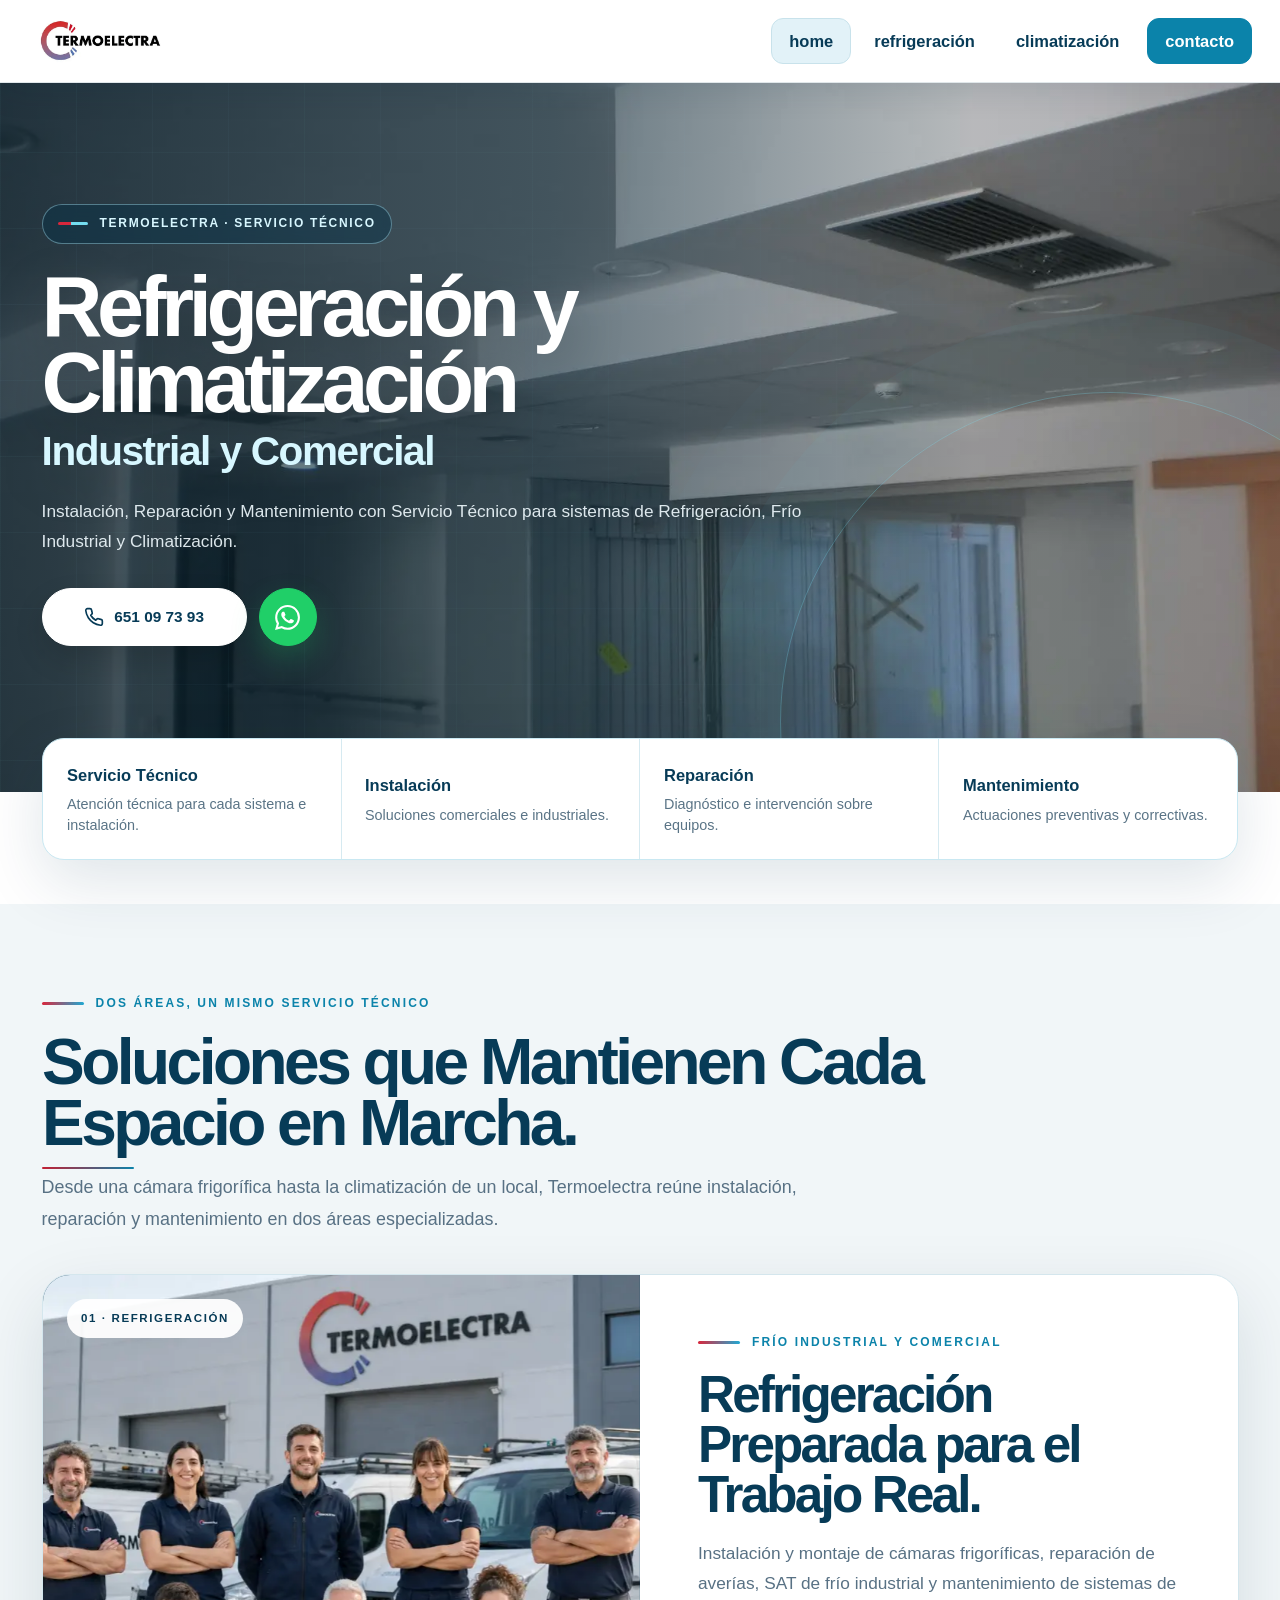
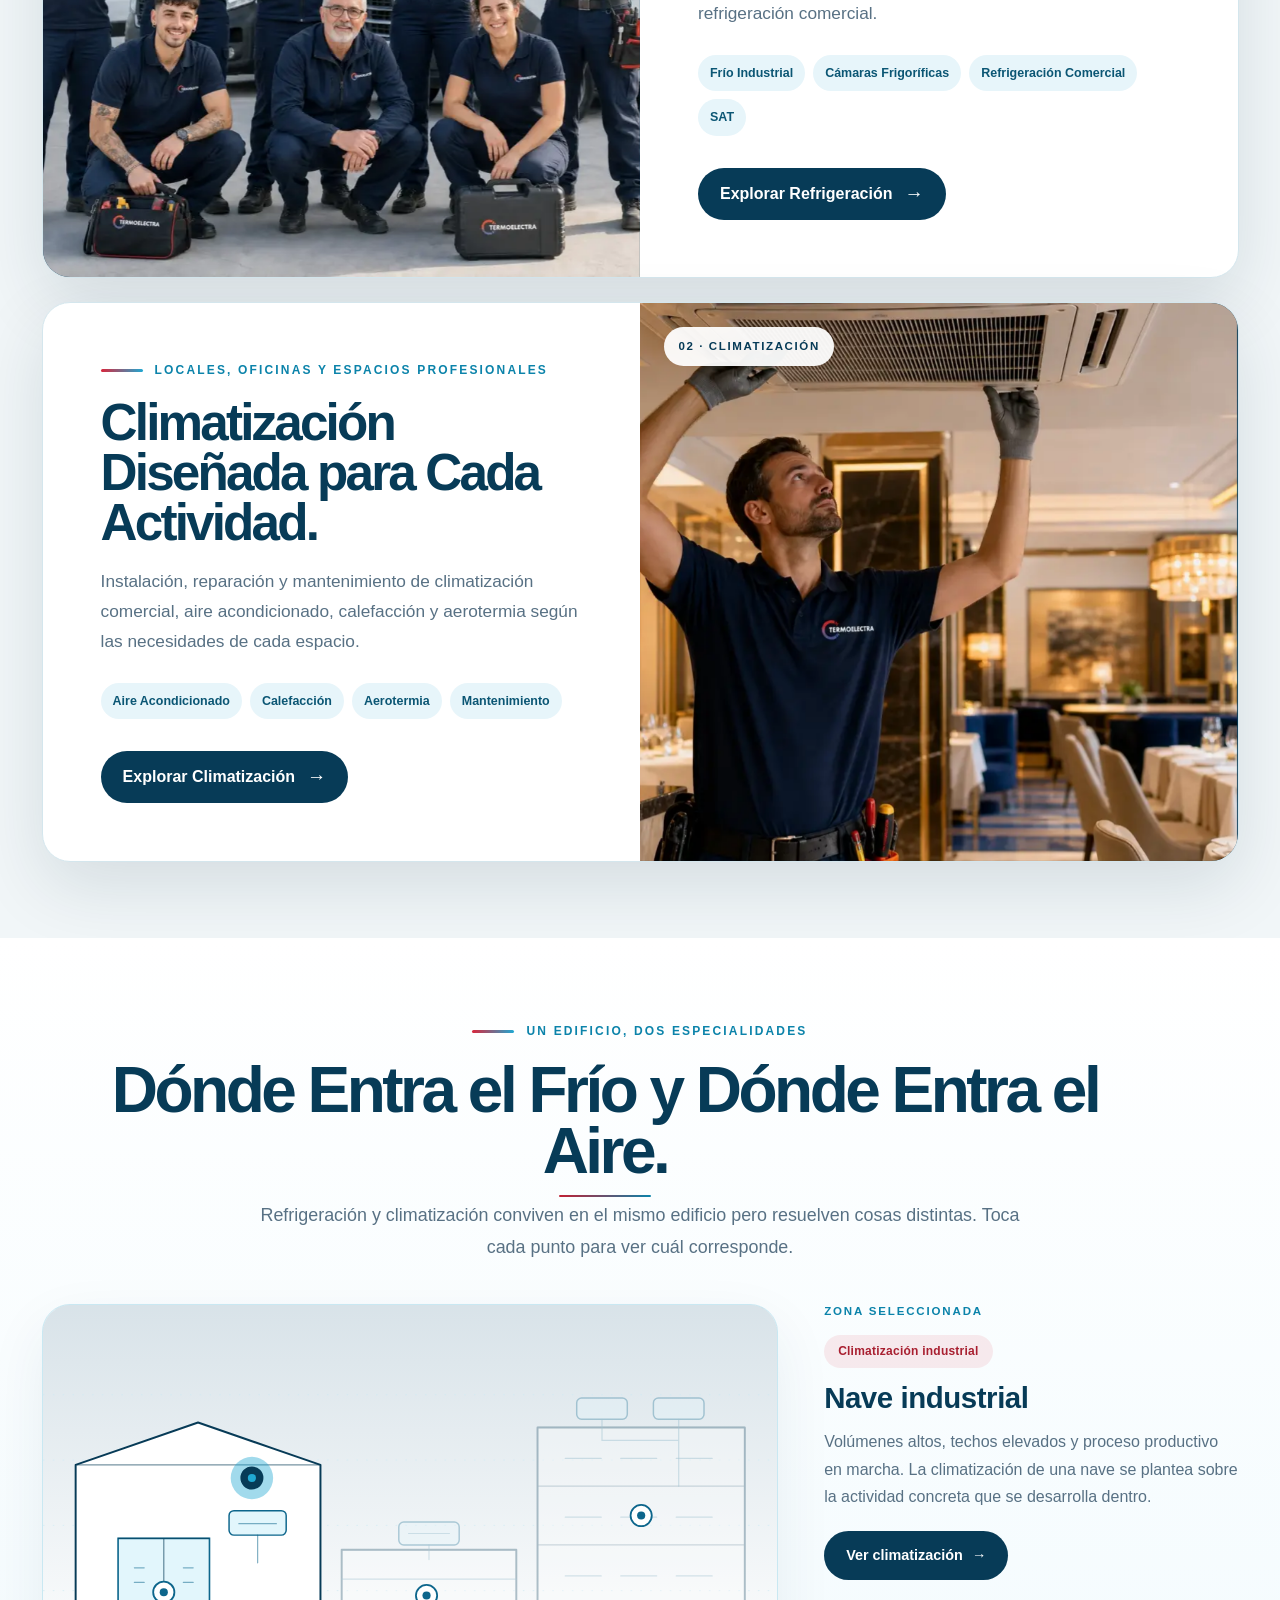
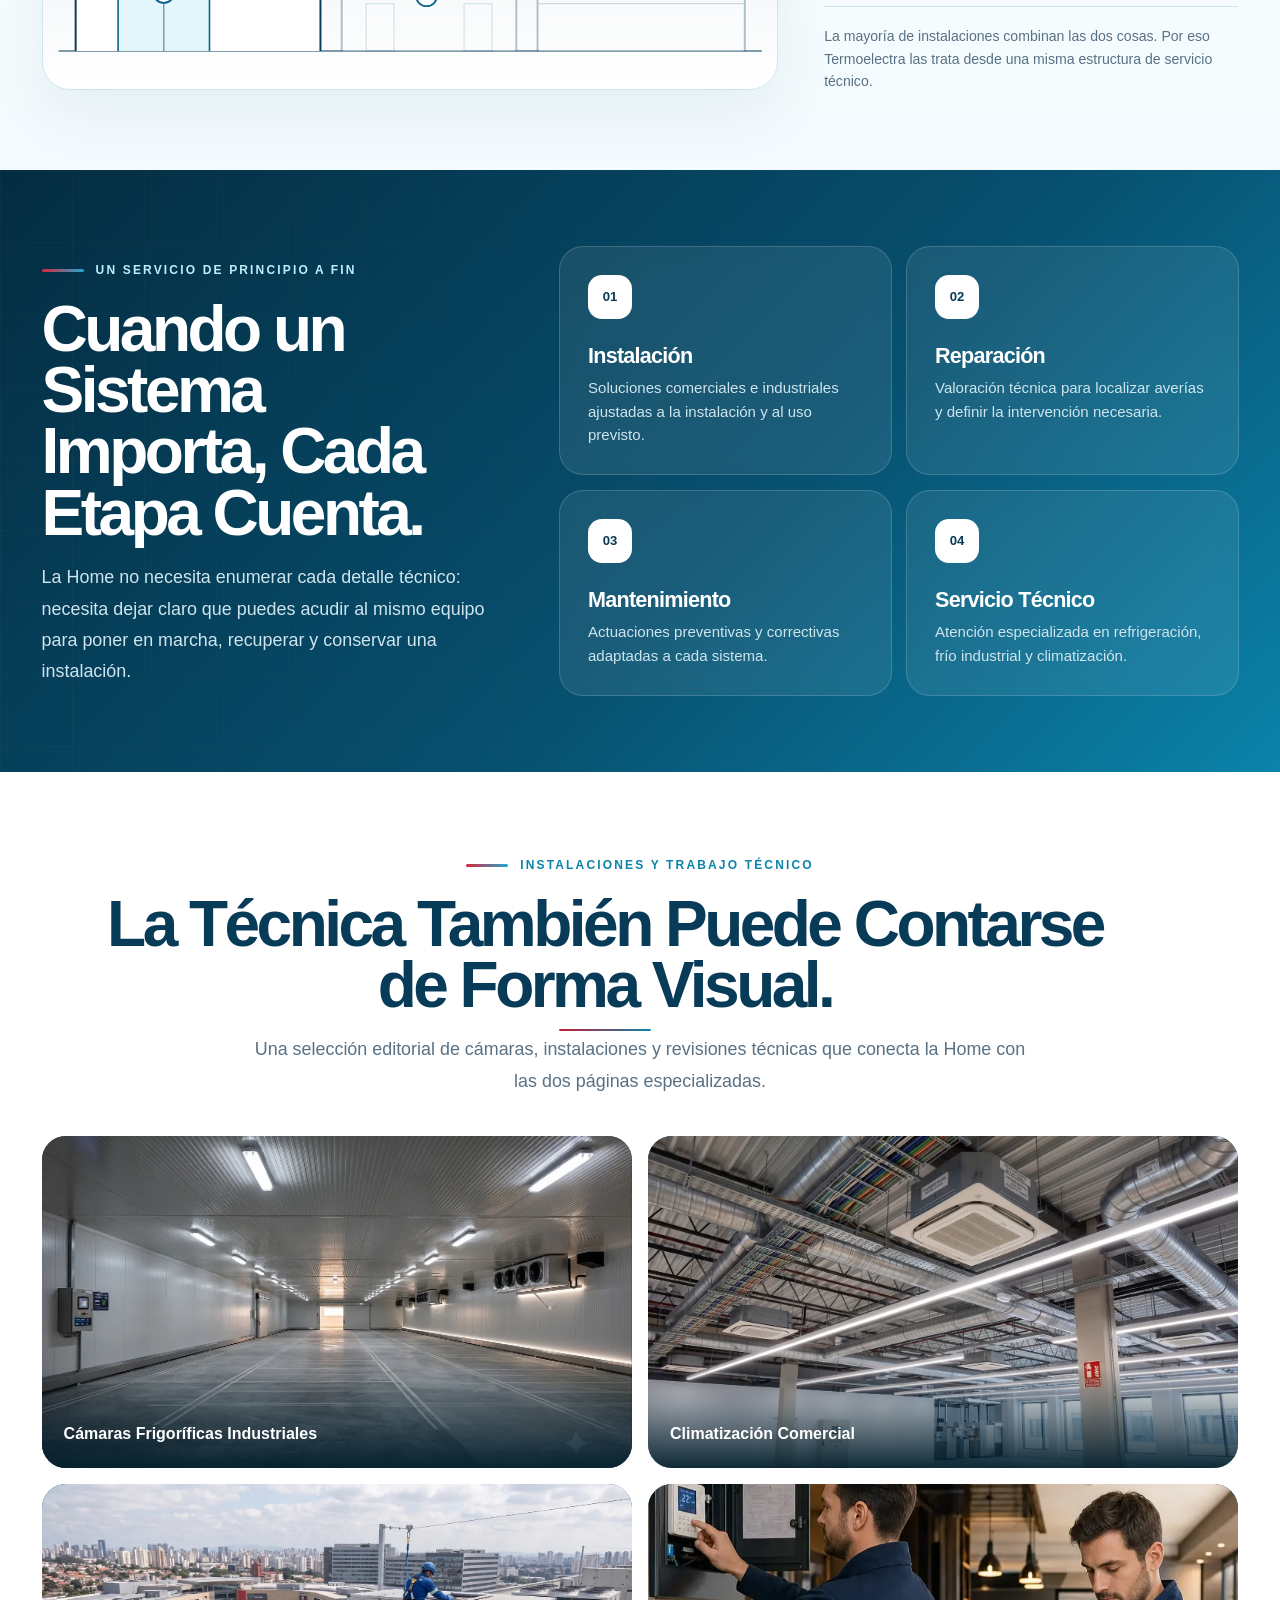
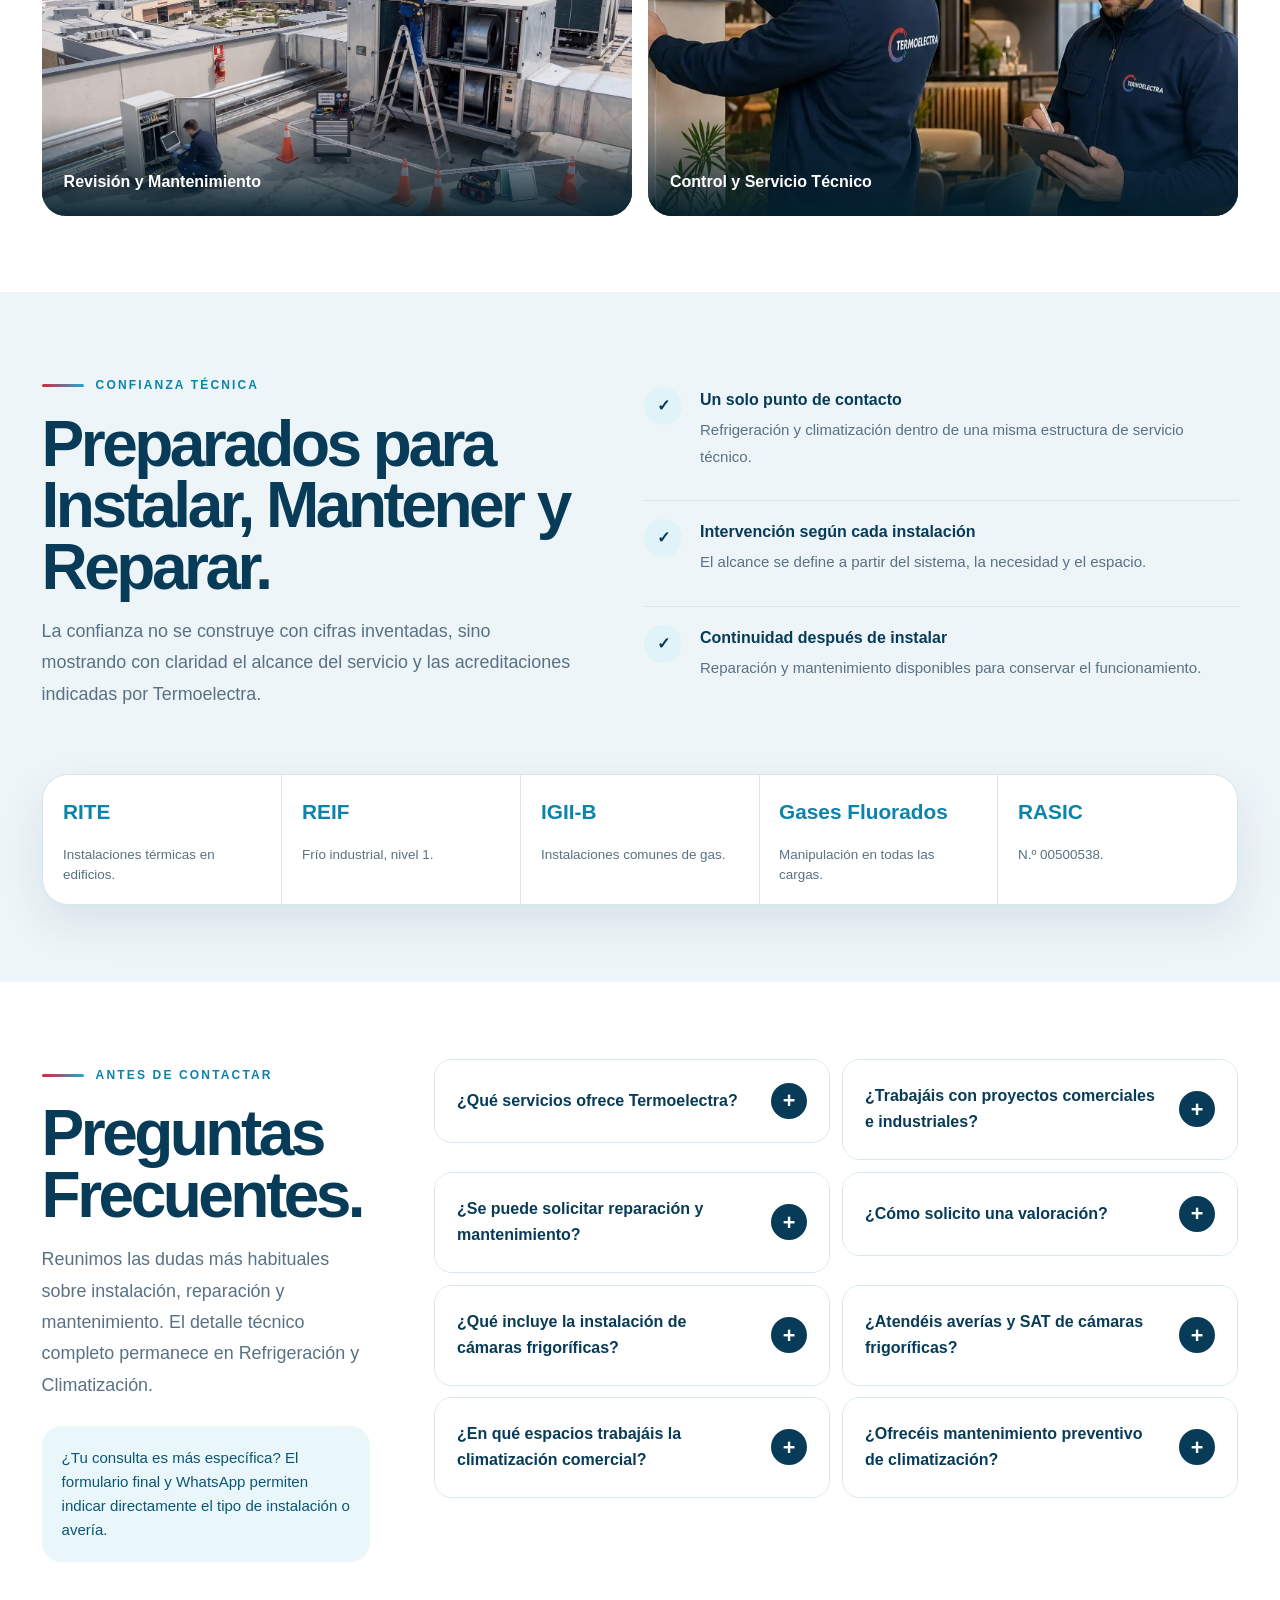
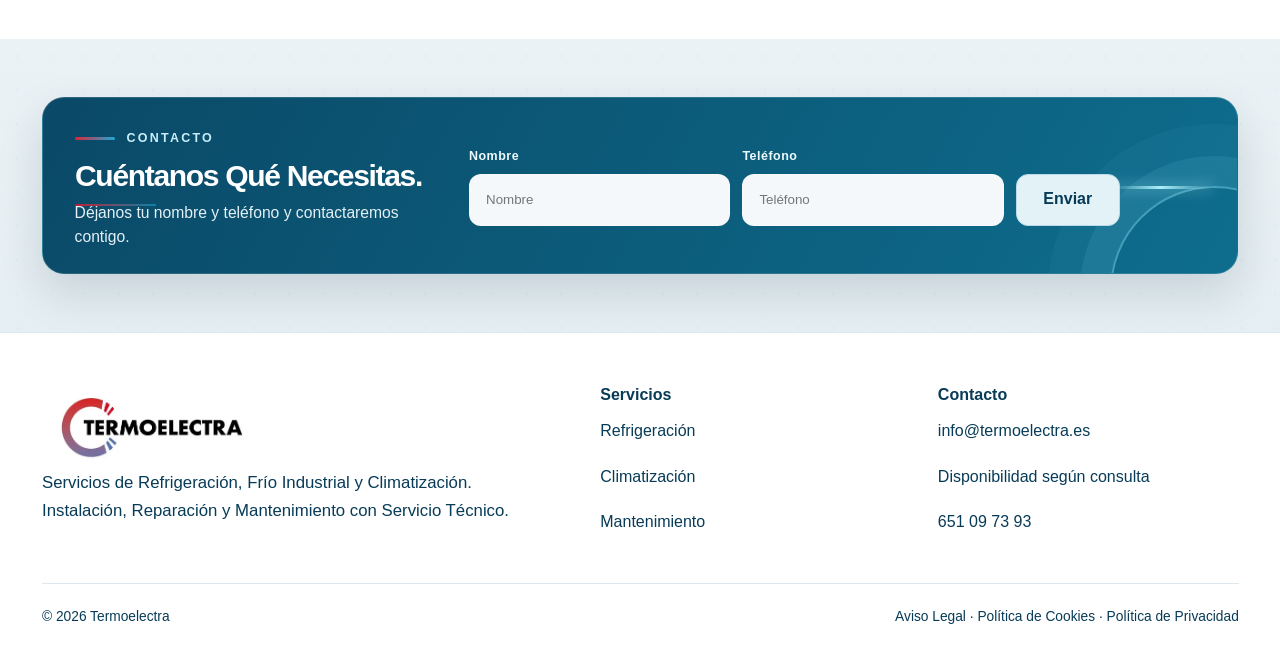
==== commit 28ecaead: "Add files via upload" ====
--- a/index.html
+++ b/index.html
@@ -3057,6 +3057,65 @@
 
 <script type="application/ld+json">{"@context": "https://schema.org", "@type": "HVACBusiness", "name": "Termoelectra", "url": "https://termoelectra.es/", "telephone": "+34651097393", "email": "info@termoelectra.es", "areaServed": "España", "priceRange": "$$", "description": "Empresa de refrigeración y climatización industrial y comercial. Instalación, reparación y mantenimiento de frío industrial, cámaras frigoríficas y climatización comercial con servicio técnico.", "makesOffer": [{"@type": "Offer", "itemOffered": {"@type": "Service", "name": "Instalación de frío industrial"}}, {"@type": "Offer", "itemOffered": {"@type": "Service", "name": "Instalación y montaje de cámaras frigoríficas"}}, {"@type": "Offer", "itemOffered": {"@type": "Service", "name": "Reparación y SAT de cámaras frigoríficas"}}, {"@type": "Offer", "itemOffered": {"@type": "Service", "name": "Mantenimiento de cámaras frigoríficas"}}, {"@type": "Offer", "itemOffered": {"@type": "Service", "name": "Instalación de climatización comercial"}}, {"@type": "Offer", "itemOffered": {"@type": "Service", "name": "Reparación de climatización comercial"}}, {"@type": "Offer", "itemOffered": {"@type": "Service", "name": "Mantenimiento de climatización"}}]}</script>
 <script type="application/ld+json">{"@context": "https://schema.org", "@type": "FAQPage", "mainEntity": [{"@type": "Question", "name": "¿Qué servicios ofrece Termoelectra?", "acceptedAnswer": {"@type": "Answer", "text": "Instalación, reparación y mantenimiento de refrigeración, frío industrial, cámaras frigoríficas y climatización comercial."}}, {"@type": "Question", "name": "¿Trabajáis con proyectos comerciales e industriales?", "acceptedAnswer": {"@type": "Answer", "text": "Sí. Las páginas especializadas contemplan instalaciones comerciales e industriales, con el alcance definido según cada proyecto."}}, {"@type": "Question", "name": "¿Se puede solicitar reparación y mantenimiento?", "acceptedAnswer": {"@type": "Answer", "text": "Sí. Termoelectra presenta servicio técnico, reparación y mantenimiento tanto para refrigeración como para climatización."}}, {"@type": "Question", "name": "¿Cómo solicito una valoración?", "acceptedAnswer": {"@type": "Answer", "text": "Puedes contactar por WhatsApp, llamar al 651 09 73 93 o dejar tu nombre y teléfono en el formulario."}}, {"@type": "Question", "name": "¿Qué incluye la instalación de cámaras frigoríficas?", "acceptedAnswer": {"@type": "Answer", "text": "La sección de Refrigeración contempla montaje e instalación de cámaras frigoríficas industriales y comerciales, definiendo el alcance según el proyecto y los equipos incluidos."}}, {"@type": "Question", "name": "¿Atendéis averías y SAT de cámaras frigoríficas?", "acceptedAnswer": {"@type": "Answer", "text": "Sí. El servicio técnico valora averías de cámaras frigoríficas y contempla reparación, SAT y actuaciones sobre cuartos fríos y refrigeración industrial."}}, {"@type": "Question", "name": "¿En qué espacios trabajáis la climatización comercial?", "acceptedAnswer": {"@type": "Answer", "text": "La página de Climatización contempla locales, oficinas, restaurantes y naves industriales, ajustando la instalación al tipo de espacio."}}, {"@type": "Question", "name": "¿Ofrecéis mantenimiento preventivo de climatización?", "acceptedAnswer": {"@type": "Answer", "text": "Sí. Se contempla mantenimiento de climatización comercial e industrial, mantenimiento preventivo y contratos de mantenimiento según el alcance acordado."}}]}</script>
+<style id="v25-home-edificio">
+.home-v15-building{background:linear-gradient(180deg,#fff 0%,var(--ice) 100%)}
+.bld-lab{display:grid;grid-template-columns:minmax(0,1.28fr) minmax(0,.72fr);gap:clamp(26px,3.6vw,54px);align-items:center}
+.bld-stage{position:relative;border:1px solid var(--line);border-radius:28px;background:#fff;box-shadow:0 22px 60px rgba(5,55,82,.07);overflow:hidden}
+.bld-svg{display:block;width:100%;height:auto}
+.bld-grid path{fill:none;stroke:var(--line);stroke-width:1;stroke-dasharray:2 10;opacity:.7}
+.bld-ground{fill:none;stroke:var(--navy);stroke-width:2.5;stroke-linecap:round;opacity:.5}
+.bld-shell{fill:#fff;stroke:var(--navy);stroke-width:2.4;stroke-linejoin:round}
+.bld-line{fill:none;stroke:var(--navy);stroke-width:1.6;opacity:.55}
+.bld-detail{fill:none;stroke:var(--navy-2);stroke-width:1.5;stroke-linecap:round;opacity:.5}
+.bld-frost{fill:var(--ice-2);stroke:var(--navy-2);stroke-width:2}
+.bld-unit{fill:var(--ice-2);stroke:var(--navy-2);stroke-width:1.8}
+.bld-zone{transition:opacity .34s ease}
+.bld-lab.has-focus .bld-zone{opacity:.3}
+.bld-lab.has-focus .bld-zone.is-lit{opacity:1}
+
+.bld-hot{cursor:pointer;outline:none}
+.bld-hot__hit{fill:transparent;stroke:none}
+.bld-hot__inner{transform-box:fill-box;transform-origin:center}
+.bld-hot__halo{fill:var(--cyan);opacity:0}
+.bld-hot__dot{fill:#fff;stroke:var(--navy-2);stroke-width:2.2;transition:fill .3s ease,stroke .3s ease}
+.bld-hot__core{fill:var(--navy-2);transition:fill .3s ease}
+.bld-hot:hover .bld-hot__dot{stroke:var(--cyan)}
+.bld-hot:focus-visible .bld-hot__dot{stroke:var(--navy);stroke-width:3.4}
+.bld-hot.is-active .bld-hot__dot{fill:var(--navy);stroke:var(--navy)}
+.bld-hot.is-active .bld-hot__core{fill:var(--cyan)}
+.bld-hot.is-active .bld-hot__halo{opacity:.42;animation:bldPulse 2.4s ease-out infinite;transform-box:fill-box;transform-origin:center}
+@keyframes bldPulse{0%{opacity:.42;transform:scale(.55)}70%{opacity:0;transform:scale(1.5)}100%{opacity:0;transform:scale(1.5)}}
+
+.bld-eyebrow{display:block;margin-bottom:14px;color:#0b83aa;font-size:.72rem;font-weight:900;letter-spacing:.16em;text-transform:uppercase}
+.bld-panel[hidden]{display:none}
+.bld-panel{animation:bldIn .38s ease both}
+@keyframes bldIn{from{opacity:0;transform:translateY(9px)}to{opacity:1;transform:none}}
+.bld-panel__fam{display:inline-block;margin-bottom:13px;padding:7px 14px;border-radius:999px;font-size:.75rem;font-weight:800;letter-spacing:.02em}
+.bld-panel__fam--frio{background:var(--ice-2);color:var(--navy)}
+.bld-panel__fam--clima{background:rgba(216,39,60,.09);color:#a81f30}
+.bld-panel h3{margin:0 0 12px;color:var(--navy);font-size:clamp(1.5rem,2.3vw,2.05rem);line-height:1.18;letter-spacing:-.015em}
+.bld-panel p{margin:0;color:var(--muted);font-size:1rem;line-height:1.72}
+.bld-panel__cta{display:inline-flex;align-items:center;gap:9px;margin-top:20px;padding:13px 22px;border-radius:999px;background:var(--navy);color:#fff;font-size:.9rem;font-weight:800;text-decoration:none;transition:background .28s ease,transform .28s ease}
+.bld-panel__cta::after{content:"→";font-weight:700}
+.bld-panel__cta:hover{background:var(--navy-2);transform:translateX(3px)}
+.bld-foot{margin:26px 0 0;padding-top:18px;border-top:1px solid var(--line);color:var(--muted);font-size:.88rem;line-height:1.6}
+
+@media(max-width:1000px){
+  .bld-lab{grid-template-columns:1fr;gap:26px}
+}
+@media(max-width:700px){
+  .bld-hot__inner{transform:scale(1.75)}
+}
+@media(max-width:560px){
+  .bld-stage{border-radius:20px}
+  .bld-panel p{font-size:.95rem}
+}
+@media(prefers-reduced-motion:reduce){
+  .bld-hot.is-active .bld-hot__halo{animation:none;opacity:.3}
+  .bld-panel{animation:none}
+  .bld-zone{transition:none}
+}
+</style>
 </head>
 <body class="te-home">
 <a class="skip-link" href="#contenido">Saltar al Contenido</a>
@@ -3132,6 +3191,123 @@
           <a class="home-v15-link" href="./climatizacion/index.html">Explorar Climatización <i>→</i></a>
         </div>
       </article>
+    </div>
+  </div>
+</section>
+
+<section class="home-v15-section home-v15-building" id="edificio" aria-labelledby="home-v15-building-title">
+  <div class="home-v15-shell">
+    <div class="home-v15-head center">
+      <span class="home-v15-kicker">Un edificio, dos especialidades</span>
+      <h2 id="home-v15-building-title">Dónde Entra el Frío y Dónde Entra el Aire.</h2>
+      <p class="home-v15-lead">Refrigeración y climatización conviven en el mismo edificio pero resuelven cosas distintas. Toca cada punto para ver cuál corresponde.</p>
+    </div>
+    <div class="bld-lab reveal">
+      <div class="bld-stage">
+        <svg class="bld-svg" viewBox="0 0 900 470" role="tablist" aria-label="Zonas de un edificio y servicio que corresponde a cada una">
+          <defs>
+            <linearGradient id="bldSky" x1="0" y1="0" x2="0" y2="1">
+              <stop offset="0" stop-color="#0d4f74" stop-opacity=".16"></stop>
+              <stop offset="1" stop-color="#0d4f74" stop-opacity="0"></stop>
+            </linearGradient>
+          </defs>
+          <rect x="0" y="0" width="900" height="470" fill="url(#bldSky)"></rect>
+          <g class="bld-grid">
+            <path d="M0 110h900M0 190h900M0 270h900M0 350h900"></path>
+          </g>
+          <path class="bld-ground" d="M20 424h860"></path>
+
+          <g class="bld-zone" data-zone="1">
+            <path class="bld-shell" d="M40 424V196l150-52 150 52v228"></path>
+            <path class="bld-line" d="M40 196h300"></path>
+            <path class="bld-frost" d="M92 424V286h112v138"></path>
+            <path class="bld-line" d="M92 286h112M148 286v138"></path>
+            <path class="bld-detail" d="M112 322h12M112 340h12M172 322h12M172 340h12"></path>
+            <rect class="bld-unit" x="228" y="252" width="70" height="30" rx="6"></rect>
+            <path class="bld-detail" d="M240 268h46M263 282v34"></path>
+          </g>
+
+          <g class="bld-zone" data-zone="2">
+            <path class="bld-shell" d="M366 424V300h214v124"></path>
+            <path class="bld-line" d="M366 300h214"></path>
+            <path class="bld-detail" d="M366 336h214"></path>
+            <rect class="bld-unit" x="436" y="266" width="74" height="28" rx="6"></rect>
+            <path class="bld-detail" d="M448 280h50M473 294v18"></path>
+            <path class="bld-detail" d="M396 366h34v58h-34zM516 366h34v58h-34z"></path>
+          </g>
+
+          <g class="bld-zone" data-zone="3">
+            <path class="bld-shell" d="M606 424V150h254v274"></path>
+            <path class="bld-line" d="M606 150h254M606 222h254M606 294h254M606 366h254"></path>
+            <rect class="bld-unit" x="654" y="114" width="62" height="26" rx="6"></rect>
+            <rect class="bld-unit" x="748" y="114" width="62" height="26" rx="6"></rect>
+            <path class="bld-detail" d="M685 140v26h94v-26M779 166v56"></path>
+            <path class="bld-detail" d="M640 188h44M708 188h44M776 188h44M640 260h44M708 260h44M776 260h44M640 332h44M708 332h44M776 332h44"></path>
+          </g>
+
+          <g class="bld-hot is-active" data-zone="0" role="tab" id="bld-tab-0" aria-controls="bld-panel-0" aria-selected="true" tabindex="0" transform="translate(256 212)">
+<circle class="bld-hot__hit" r="54"></circle>
+<g class="bld-hot__inner">
+<circle class="bld-hot__halo" r="26"></circle>
+<circle class="bld-hot__dot" r="13"></circle>
+<circle class="bld-hot__core" r="5"></circle>
+</g>
+</g>
+<g class="bld-hot" data-zone="1" role="tab" id="bld-tab-1" aria-controls="bld-panel-1" aria-selected="false" tabindex="-1" transform="translate(148 352)">
+<circle class="bld-hot__hit" r="54"></circle>
+<g class="bld-hot__inner">
+<circle class="bld-hot__halo" r="26"></circle>
+<circle class="bld-hot__dot" r="13"></circle>
+<circle class="bld-hot__core" r="5"></circle>
+</g>
+</g>
+<g class="bld-hot" data-zone="2" role="tab" id="bld-tab-2" aria-controls="bld-panel-2" aria-selected="false" tabindex="-1" transform="translate(470 356)">
+<circle class="bld-hot__hit" r="54"></circle>
+<g class="bld-hot__inner">
+<circle class="bld-hot__halo" r="26"></circle>
+<circle class="bld-hot__dot" r="13"></circle>
+<circle class="bld-hot__core" r="5"></circle>
+</g>
+</g>
+<g class="bld-hot" data-zone="3" role="tab" id="bld-tab-3" aria-controls="bld-panel-3" aria-selected="false" tabindex="-1" transform="translate(733 258)">
+<circle class="bld-hot__hit" r="54"></circle>
+<g class="bld-hot__inner">
+<circle class="bld-hot__halo" r="26"></circle>
+<circle class="bld-hot__dot" r="13"></circle>
+<circle class="bld-hot__core" r="5"></circle>
+</g>
+</g>
+
+        </svg>
+      </div>
+      <div class="bld-detail-col">
+        <span class="bld-eyebrow">Zona seleccionada</span>
+        <article class="bld-panel is-active" id="bld-panel-0" role="tabpanel" aria-labelledby="bld-tab-0">
+<span class="bld-panel__fam bld-panel__fam--clima">Climatización industrial</span>
+<h3>Nave industrial</h3>
+<p>Volúmenes altos, techos elevados y proceso productivo en marcha. La climatización de una nave se plantea sobre la actividad concreta que se desarrolla dentro.</p>
+<a class="bld-panel__cta" href="climatizacion/">Ver climatización</a>
+</article>
+<article class="bld-panel" id="bld-panel-1" role="tabpanel" aria-labelledby="bld-tab-1" hidden>
+<span class="bld-panel__fam bld-panel__fam--frio">Frío industrial</span>
+<h3>Cámara frigorífica</h3>
+<p>Instalación, reparación y mantenimiento de cámaras frigoríficas industriales y comerciales. El producto almacenado marca el rango de temperatura y el tipo de equipo.</p>
+<a class="bld-panel__cta" href="refrigeracion/">Ver refrigeración</a>
+</article>
+<article class="bld-panel" id="bld-panel-2" role="tabpanel" aria-labelledby="bld-tab-2" hidden>
+<span class="bld-panel__fam bld-panel__fam--frio">Refrigeración comercial</span>
+<h3>Local comercial</h3>
+<p>Equipos de frío para superficie de venta y hostelería, con entradas y salidas constantes de público y puerta en uso durante todo el horario comercial.</p>
+<a class="bld-panel__cta" href="refrigeracion/">Ver refrigeración</a>
+</article>
+<article class="bld-panel" id="bld-panel-3" role="tabpanel" aria-labelledby="bld-tab-3" hidden>
+<span class="bld-panel__fam bld-panel__fam--clima">Climatización comercial</span>
+<h3>Oficinas</h3>
+<p>Ocupación continuada y equipos encendidos toda la jornada. El reparto del aire se estudia junto con la distribución de puestos y el falso techo disponible.</p>
+<a class="bld-panel__cta" href="climatizacion/">Ver climatización</a>
+</article>
+<p class="bld-foot">La mayoría de instalaciones combinan las dos cosas. Por eso Termoelectra las trata desde una misma estructura de servicio técnico.</p>
+      </div>
     </div>
   </div>
 </section>
@@ -3471,5 +3647,53 @@
   });
 })();
 </script>
+<script>
+(function(){
+  var lab=document.querySelector('.bld-lab');
+  if(!lab) return;
+  var hots=[].slice.call(lab.querySelectorAll('.bld-hot'));
+  var panels=[].slice.call(lab.querySelectorAll('.bld-panel'));
+  var zones=[].slice.call(lab.querySelectorAll('.bld-zone'));
+  var zoneOf=[1,1,2,3];
+  var n=hots.length, current=0, timer=null, touched=false;
+  var reduce=window.matchMedia&&window.matchMedia('(prefers-reduced-motion: reduce)').matches;
+
+  function select(i,focus){
+    current=(i+n)%n;
+    hots.forEach(function(h,k){
+      var on=k===current;
+      h.classList.toggle('is-active',on);
+      h.setAttribute('aria-selected',on?'true':'false');
+      h.setAttribute('tabindex',on?'0':'-1');
+    });
+    panels.forEach(function(pn,k){
+      if(k===current){pn.removeAttribute('hidden');}else{pn.setAttribute('hidden','');}
+    });
+    var lit=zoneOf[current];
+    zones.forEach(function(z){
+      z.classList.toggle('is-lit',parseInt(z.getAttribute('data-zone'),10)===lit);
+    });
+    lab.classList.add('has-focus');
+    if(focus) hots[current].focus();
+  }
+  function stop(){ if(timer){clearInterval(timer);timer=null;} }
+  function start(){ if(reduce||touched) return; stop(); timer=setInterval(function(){ select(current+1); },5000); }
+
+  hots.forEach(function(h,k){
+    h.addEventListener('click',function(){ touched=true; stop(); select(k); });
+    h.addEventListener('keydown',function(e){
+      if(e.key==='Enter'||e.key===' '||e.key==='Spacebar'){e.preventDefault();touched=true;stop();select(k);}
+      else if(e.key==='ArrowRight'||e.key==='ArrowDown'){e.preventDefault();touched=true;stop();select(current+1,true);}
+      else if(e.key==='ArrowLeft'||e.key==='ArrowUp'){e.preventDefault();touched=true;stop();select(current-1,true);}
+    });
+  });
+  lab.addEventListener('pointerdown',function(){ touched=true; stop(); });
+  select(0);
+  if('IntersectionObserver' in window){
+    new IntersectionObserver(function(en){ en.forEach(function(e){ e.isIntersecting?start():stop(); }); },{threshold:.3}).observe(lab);
+  } else { start(); }
+  document.addEventListener('visibilitychange',function(){ document.hidden?stop():start(); });
+})();
+</script>
 </body>
 </html>
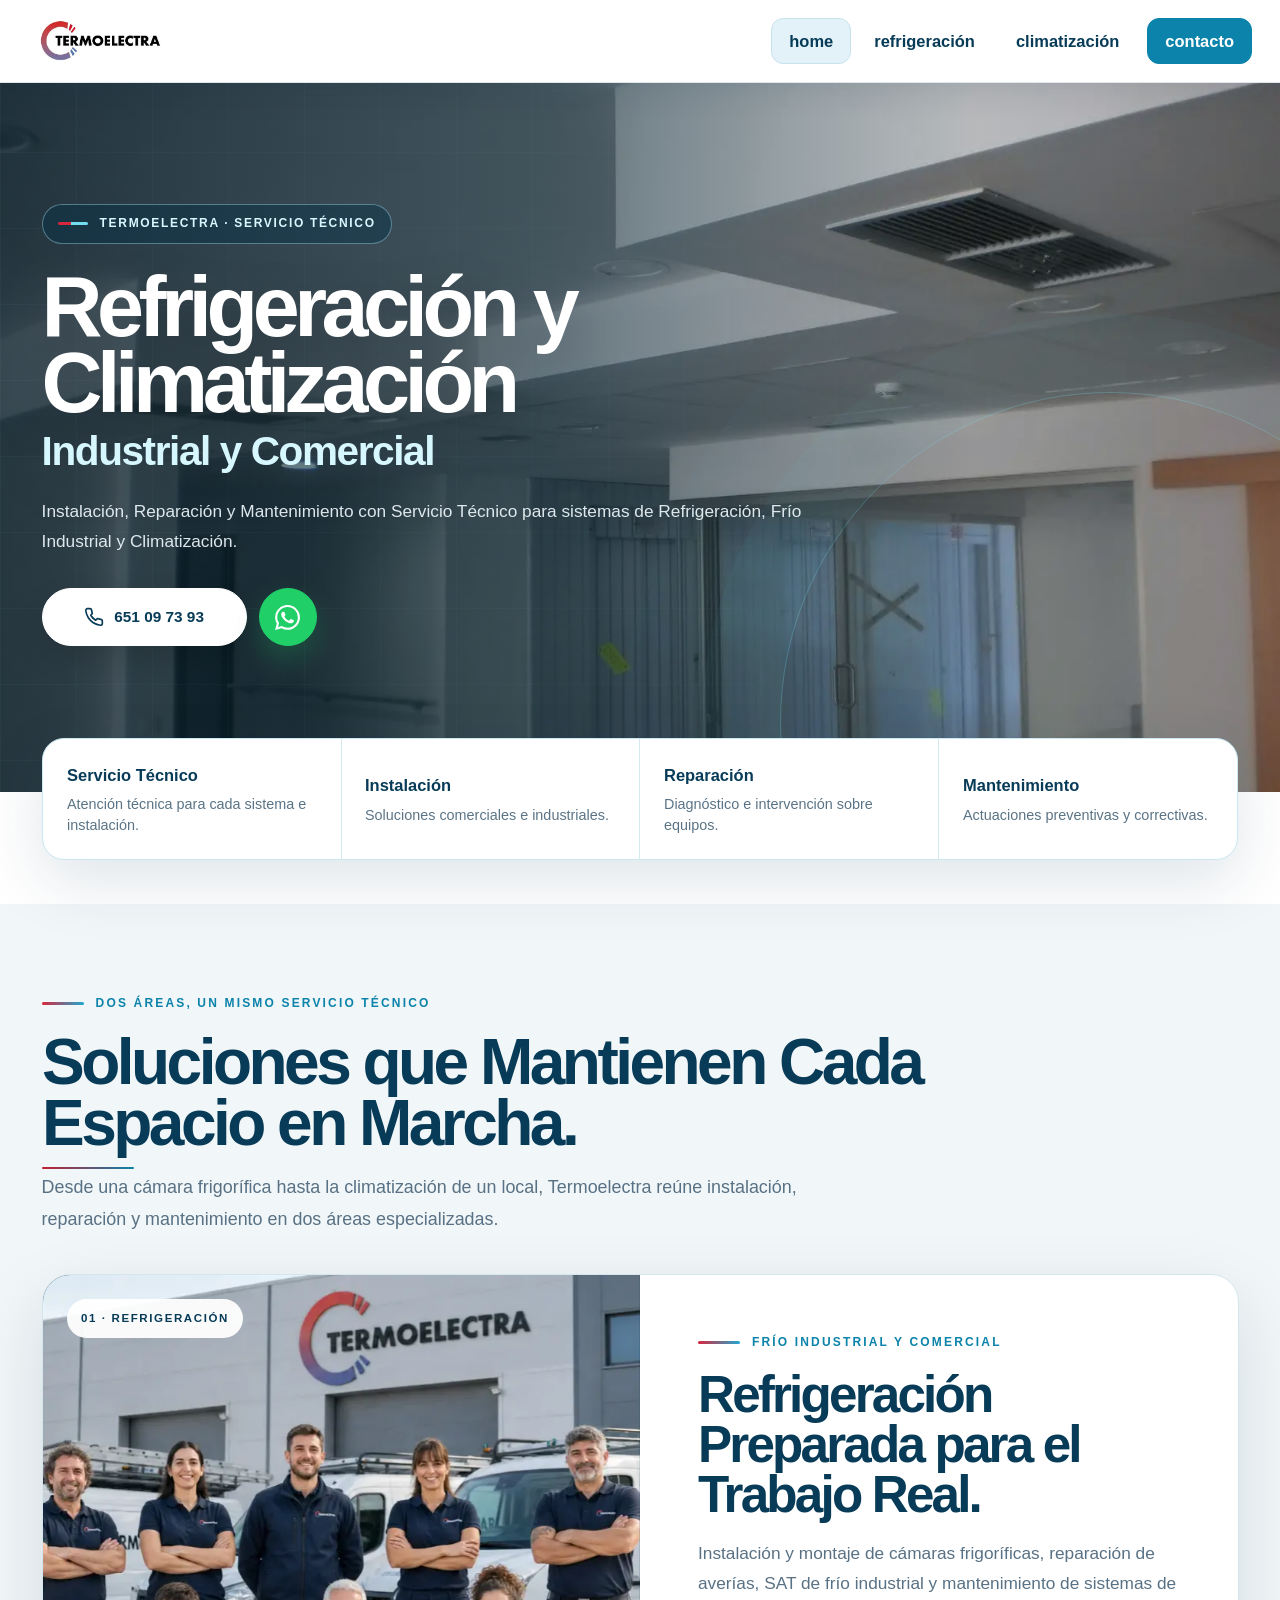
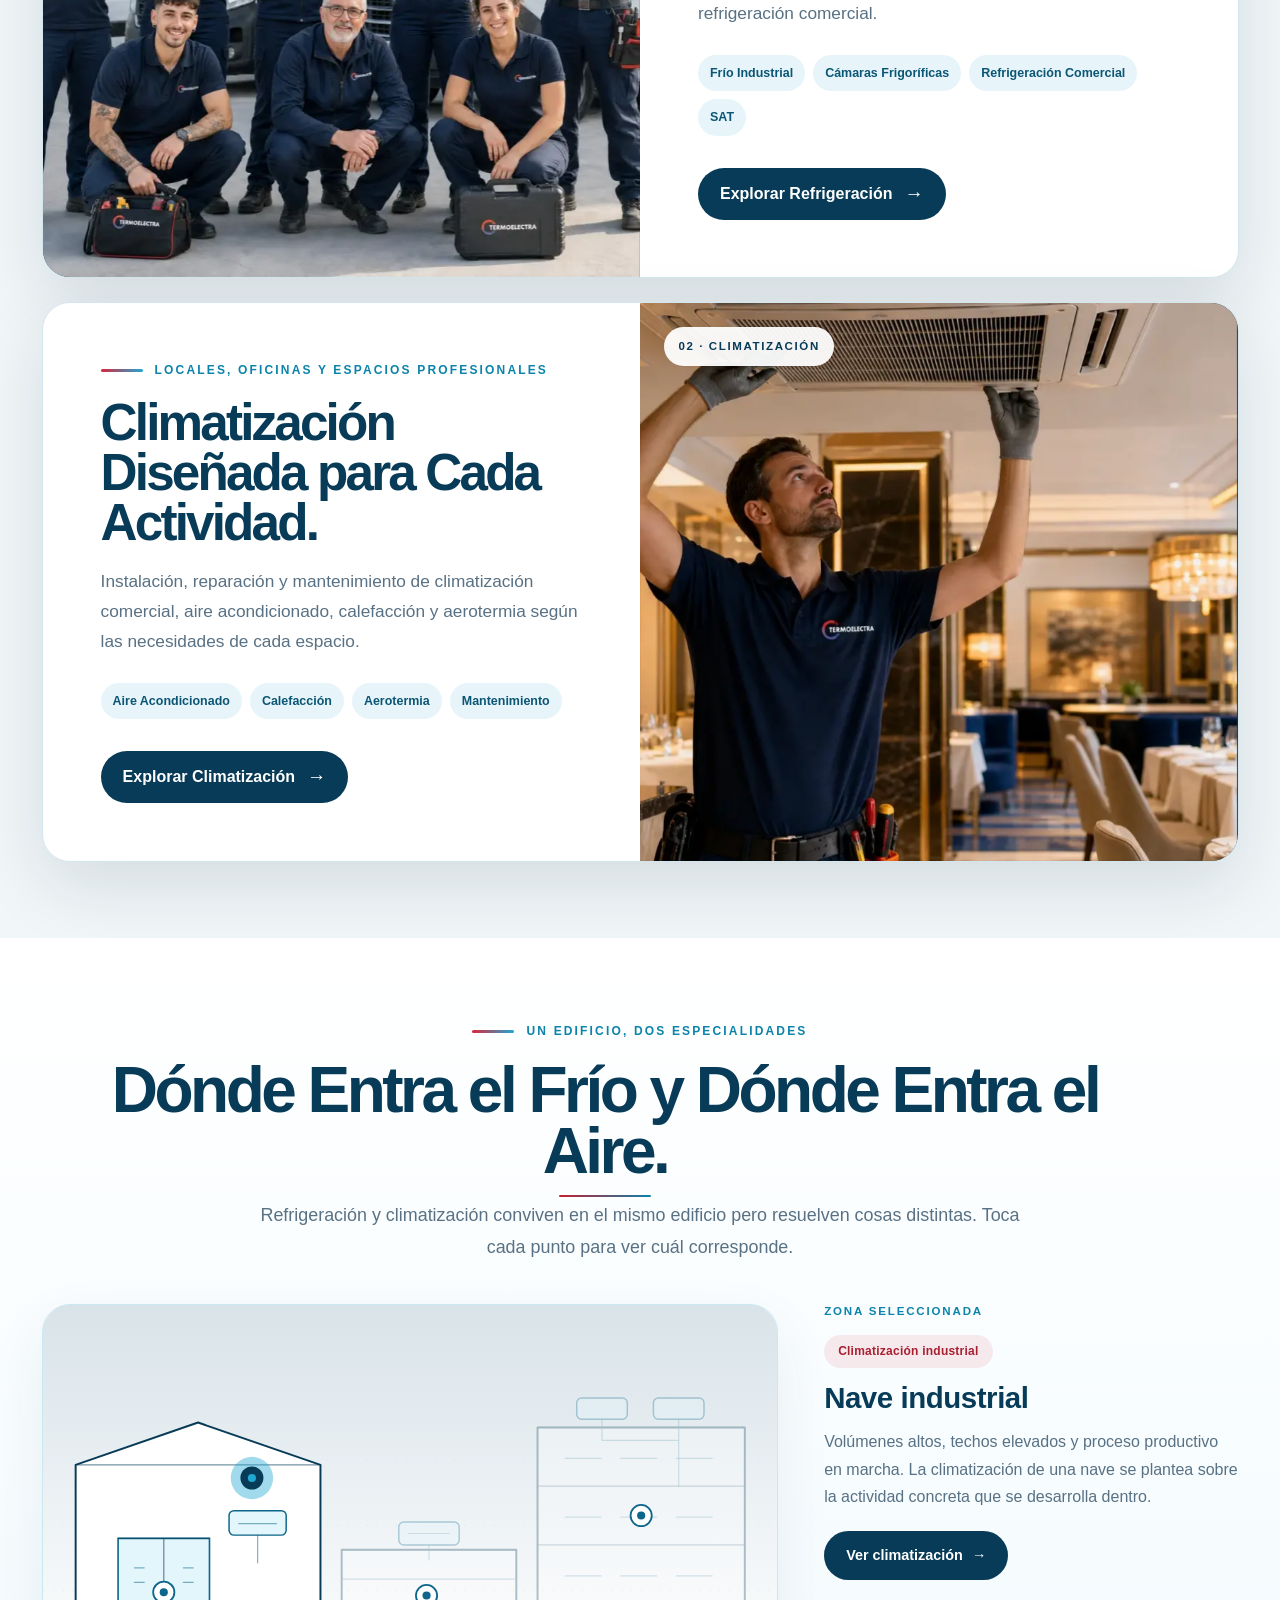
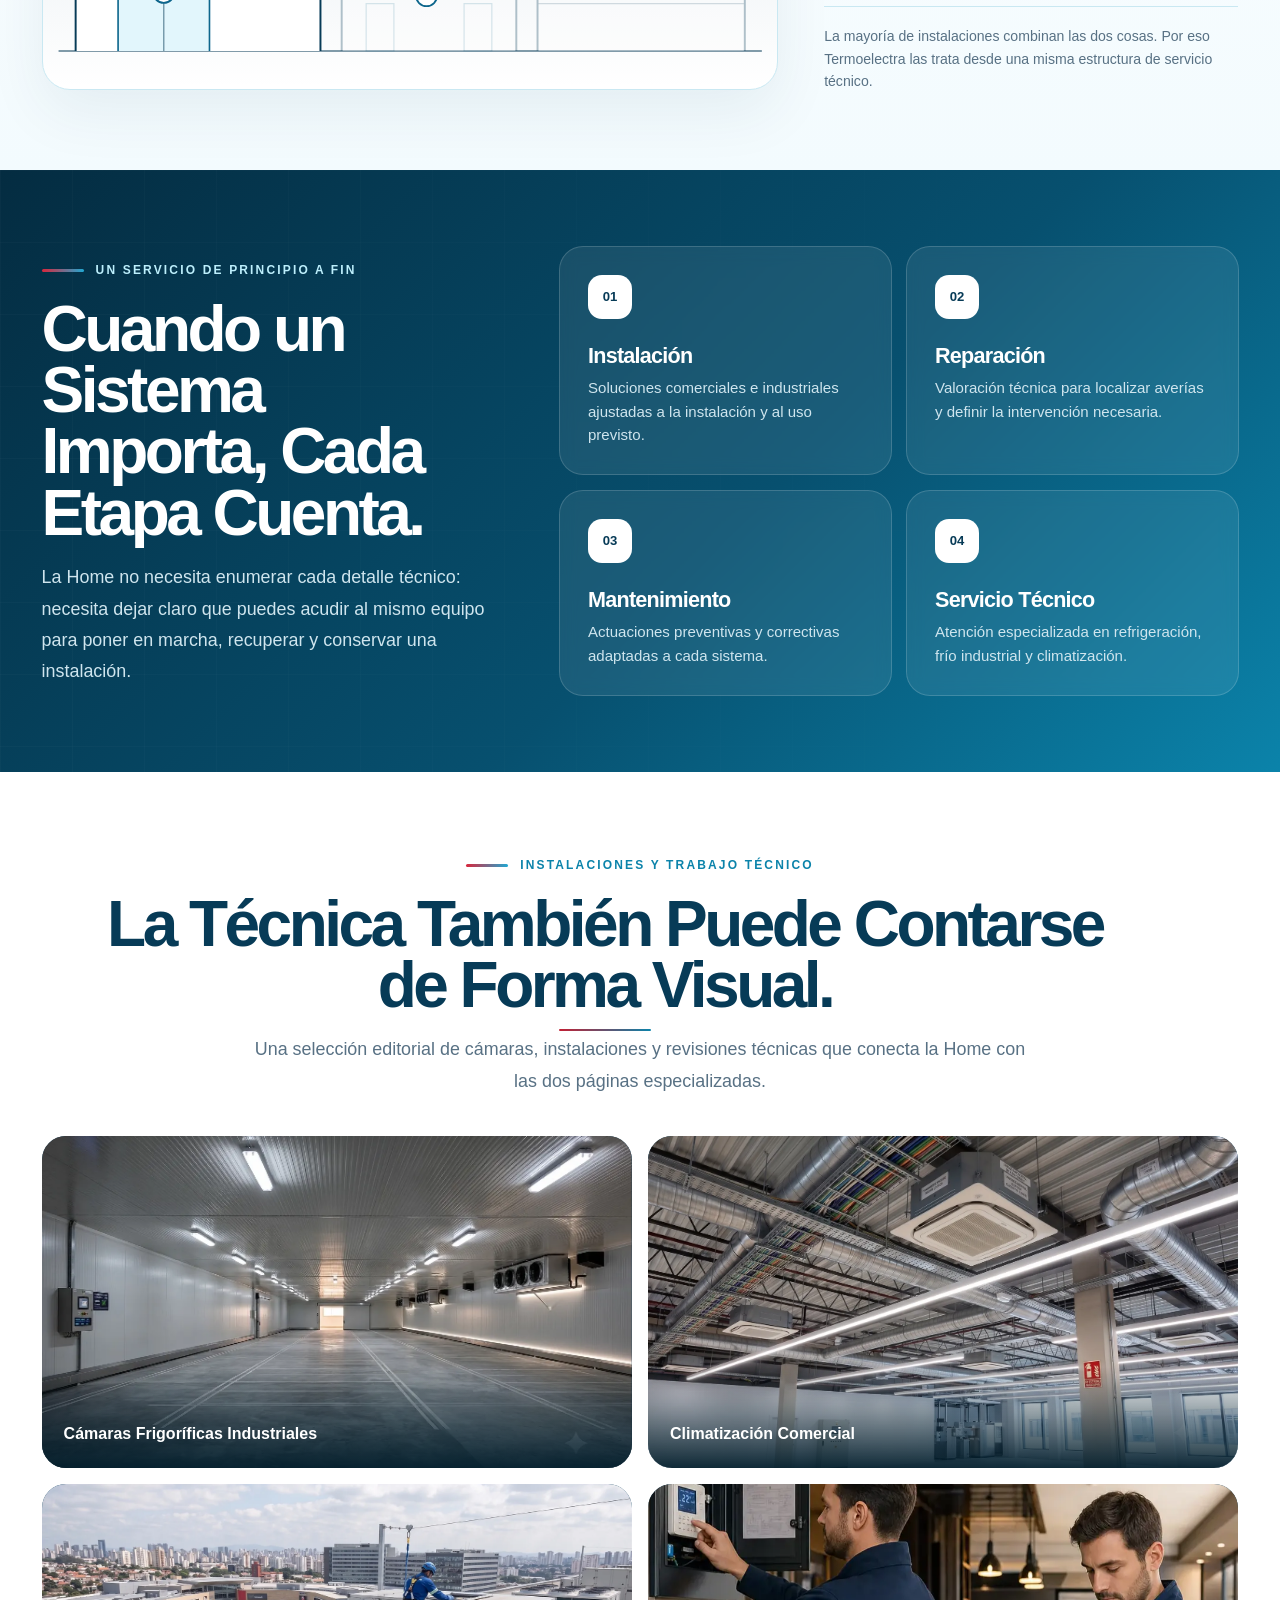
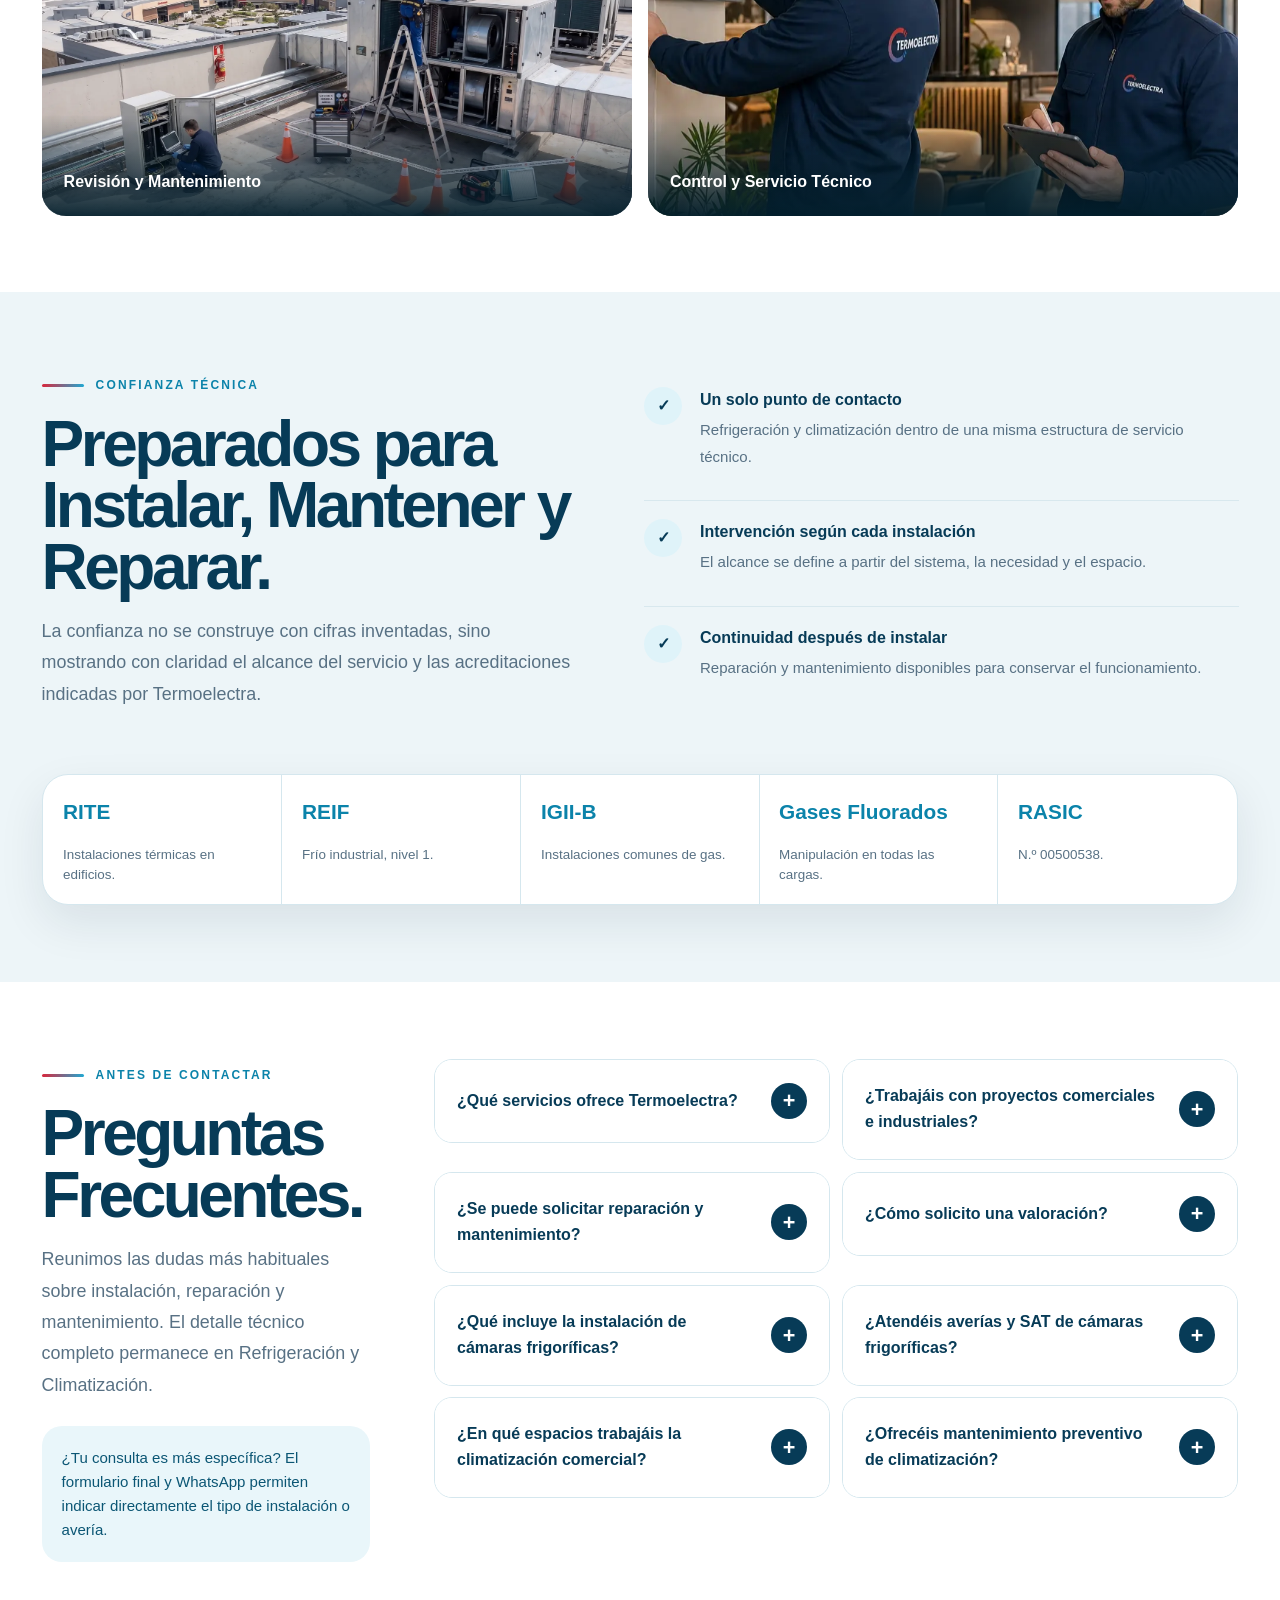
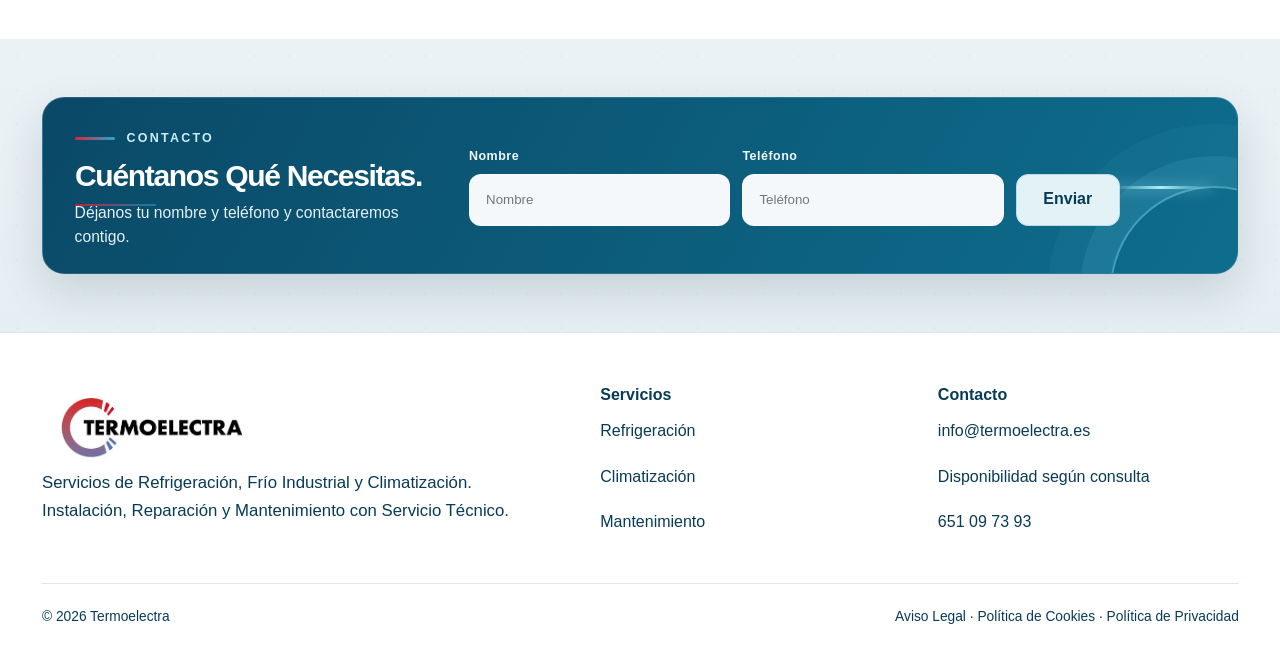
==== commit db072350: "Add files via upload" ====
--- a/index.html
+++ b/index.html
@@ -2750,7 +2750,7 @@
 :root{--v19-gutter:clamp(24px,3.25vw,64px)}
 html,body{max-width:100%;overflow-x:hidden}
 /* Keep every animated block visible. Hover and hero motion remain active. */
-.reveal,.te-motion-item{opacity:1!important;visibility:visible!important;transform:none!important;filter:none!important}
+html:not(.te-motion-ok) .reveal,html:not(.te-motion-ok) .te-motion-item{opacity:1!important;visibility:visible!important;transform:none!important;filter:none!important}
 /* Consistent useful width: backgrounds stay full bleed, content keeps a safe fluid gutter. */
 .te-home .home-v15-shell,
 .te-home .shell,
@@ -3116,8 +3116,83 @@
   .bld-zone{transition:none}
 }
 </style>
+<style id="v25-motion">
+@supports (overflow: clip){
+  /* overflow:hidden crea contenedor de scroll y rompe view(); clip recorta sin crearlo. */
+  html,body{overflow-x:clip}
+  .section,.home-v15-section,.ter-section,.espacios-band,.bld-stage,
+  .full-service-section,.cta-final,.cta,.contact-box,.compact-contact,
+  .home-v15-gallery figure,.home-v15-area-media,.home-v15-cert-line,
+  .gallery-item,.detail-media,.svc-media,.gallery a,.hero-media figure,
+  .service-map-media,.system-visual,.cold-system-media,.explorer-media,
+  .process-grid,.faq-item{overflow:clip}
+}
+@keyframes teReveal{from{opacity:0;transform:translateY(28px)}to{opacity:1;transform:none}}
+@keyframes teRevealSoft{from{opacity:0;transform:translateY(16px)}to{opacity:1;transform:none}}
+@keyframes teZoomIn{from{opacity:0;transform:scale(.965)}to{opacity:1;transform:none}}
+@keyframes teProgress{from{transform:scaleX(0)}to{transform:scaleX(1)}}
+@keyframes teDrift{from{transform:translateY(-3.5%) scale(1.09)}to{transform:translateY(3.5%) scale(1.09)}}
+
+.te-progress{position:fixed;top:0;left:0;z-index:9999;width:100%;height:3px;transform:scaleX(0);transform-origin:0 50%;background:linear-gradient(90deg,#d8273c 0%,#158bb5 38%,#7bdcf2 100%);pointer-events:none}
+
+@media (prefers-reduced-motion: no-preference){
+  @supports (animation-timeline: view()){
+    .reveal{
+      opacity:0;
+      animation:teReveal cubic-bezier(.22,.61,.36,1) both;
+      animation-timeline:view();
+      animation-range:entry 4% entry 62%;
+      transition:none!important;
+    }
+    .reveal.d1{animation-range:entry 12% entry 70%}
+    .reveal.d2{animation-range:entry 20% entry 78%}
+    .reveal.d3{animation-range:entry 28% entry 86%}
+    .reveal.delay{animation-range:entry 16% entry 74%}
+
+    .te-stagger > *{
+      opacity:0;
+      animation:teRevealSoft cubic-bezier(.22,.61,.36,1) both;
+      animation-timeline:view();
+      animation-range:entry calc(2% + var(--te-i,0) * 9%) entry calc(58% + var(--te-i,0) * 9%);
+    }
+    .te-stagger > *:nth-child(1){--te-i:0}
+    .te-stagger > *:nth-child(2){--te-i:1}
+    .te-stagger > *:nth-child(3){--te-i:2}
+    .te-stagger > *:nth-child(4){--te-i:3}
+    .te-stagger > *:nth-child(5){--te-i:4}
+    .te-stagger > *:nth-child(6){--te-i:5}
+    .te-stagger > *:nth-child(7){--te-i:6}
+    .te-stagger > *:nth-child(8){--te-i:7}
+
+    .te-zoom{
+      opacity:0;
+      animation:teZoomIn cubic-bezier(.22,.61,.36,1) both;
+      animation-timeline:view();
+      animation-range:entry 4% entry 66%;
+    }
+
+    .te-progress{animation:teProgress linear both;animation-timeline:scroll(root block)}
+  }
+}
+@media (max-width:760px){
+  @keyframes teReveal{from{opacity:0;transform:translateY(16px)}to{opacity:1;transform:none}}
+  @keyframes teRevealSoft{from{opacity:0;transform:translateY(10px)}to{opacity:1;transform:none}}
+}
+@media (prefers-reduced-motion: reduce){
+  .te-progress{display:none}
+}
+</style>
+<script>
+(function(){
+  var d=document.documentElement;
+  var reduce=window.matchMedia&&window.matchMedia('(prefers-reduced-motion: reduce)').matches;
+  var sd=window.CSS&&CSS.supports&&CSS.supports('animation-timeline','view()');
+  if(!reduce&&(sd||('IntersectionObserver' in window))) d.classList.add('te-motion-ok');
+})();
+</script>
 </head>
 <body class="te-home">
+<div class="te-progress" aria-hidden="true"></div>
 <a class="skip-link" href="#contenido">Saltar al Contenido</a>
 <header class="site-header shared-header te-v11-header" id="siteHeader">
   <nav aria-label="Navegación principal" class="nav shared-nav te-v11-nav">
@@ -3203,7 +3278,7 @@
       <p class="home-v15-lead">Refrigeración y climatización conviven en el mismo edificio pero resuelven cosas distintas. Toca cada punto para ver cuál corresponde.</p>
     </div>
     <div class="bld-lab reveal">
-      <div class="bld-stage">
+      <div class="bld-stage te-zoom">
         <svg class="bld-svg" viewBox="0 0 900 470" role="tablist" aria-label="Zonas de un edificio y servicio que corresponde a cada una">
           <defs>
             <linearGradient id="bldSky" x1="0" y1="0" x2="0" y2="1">
@@ -3335,7 +3410,7 @@
       <h2 id="home-v15-work-title">La Técnica También Puede Contarse de Forma Visual.</h2>
       <p class="home-v15-lead">Una selección editorial de cámaras, instalaciones y revisiones técnicas que conecta la Home con las dos páginas especializadas.</p>
     </div>
-    <div class="home-v15-gallery">
+    <div class="home-v15-gallery te-stagger">
       <figure class="reveal"><img src="assets/camara-frigorifica-industrial.webp" alt="Cámara frigorífica industrial en una nave" width="1264" height="845" loading="lazy" decoding="async"><figcaption>Cámaras Frigoríficas Industriales</figcaption></figure>
       <figure class="reveal"><img src="assets/climatizacion-comercial.webp" alt="Instalación de climatización comercial con conductos y equipos de techo" width="1536" height="961" loading="lazy" decoding="async"><figcaption>Climatización Comercial</figcaption></figure>
       <figure class="reveal"><img src="assets/revision-mantenimiento-home.webp" alt="Técnicos realizando revisión y mantenimiento de equipos de climatización en cubierta" width="1600" height="1001" loading="lazy" decoding="async"><figcaption>Revisión y Mantenimiento</figcaption></figure>
@@ -3352,12 +3427,12 @@
       <p class="home-v15-lead">La confianza no se construye con cifras inventadas, sino mostrando con claridad el alcance del servicio y las acreditaciones indicadas por Termoelectra.</p>
       
     </div>
-    <div class="home-v15-promises">
+    <div class="home-v15-promises te-stagger">
         <div class="home-v15-promise"><i>✓</i><div><b>Un solo punto de contacto</b><span>Refrigeración y climatización dentro de una misma estructura de servicio técnico.</span></div></div>
         <div class="home-v15-promise"><i>✓</i><div><b>Intervención según cada instalación</b><span>El alcance se define a partir del sistema, la necesidad y el espacio.</span></div></div>
         <div class="home-v15-promise"><i>✓</i><div><b>Continuidad después de instalar</b><span>Reparación y mantenimiento disponibles para conservar el funcionamiento.</span></div></div>
       </div>
-    <div class="home-v15-cert-line" aria-label="Certificaciones de Termoelectra">
+    <div class="home-v15-cert-line te-stagger" aria-label="Certificaciones de Termoelectra">
       <div class="home-v15-cert"><strong>RITE</strong><span>Instalaciones térmicas en edificios.</span></div>
       <div class="home-v15-cert"><strong>REIF</strong><span>Frío industrial, nivel 1.</span></div>
       <div class="home-v15-cert"><strong>IGII-B</strong><span>Instalaciones comunes de gas.</span></div>
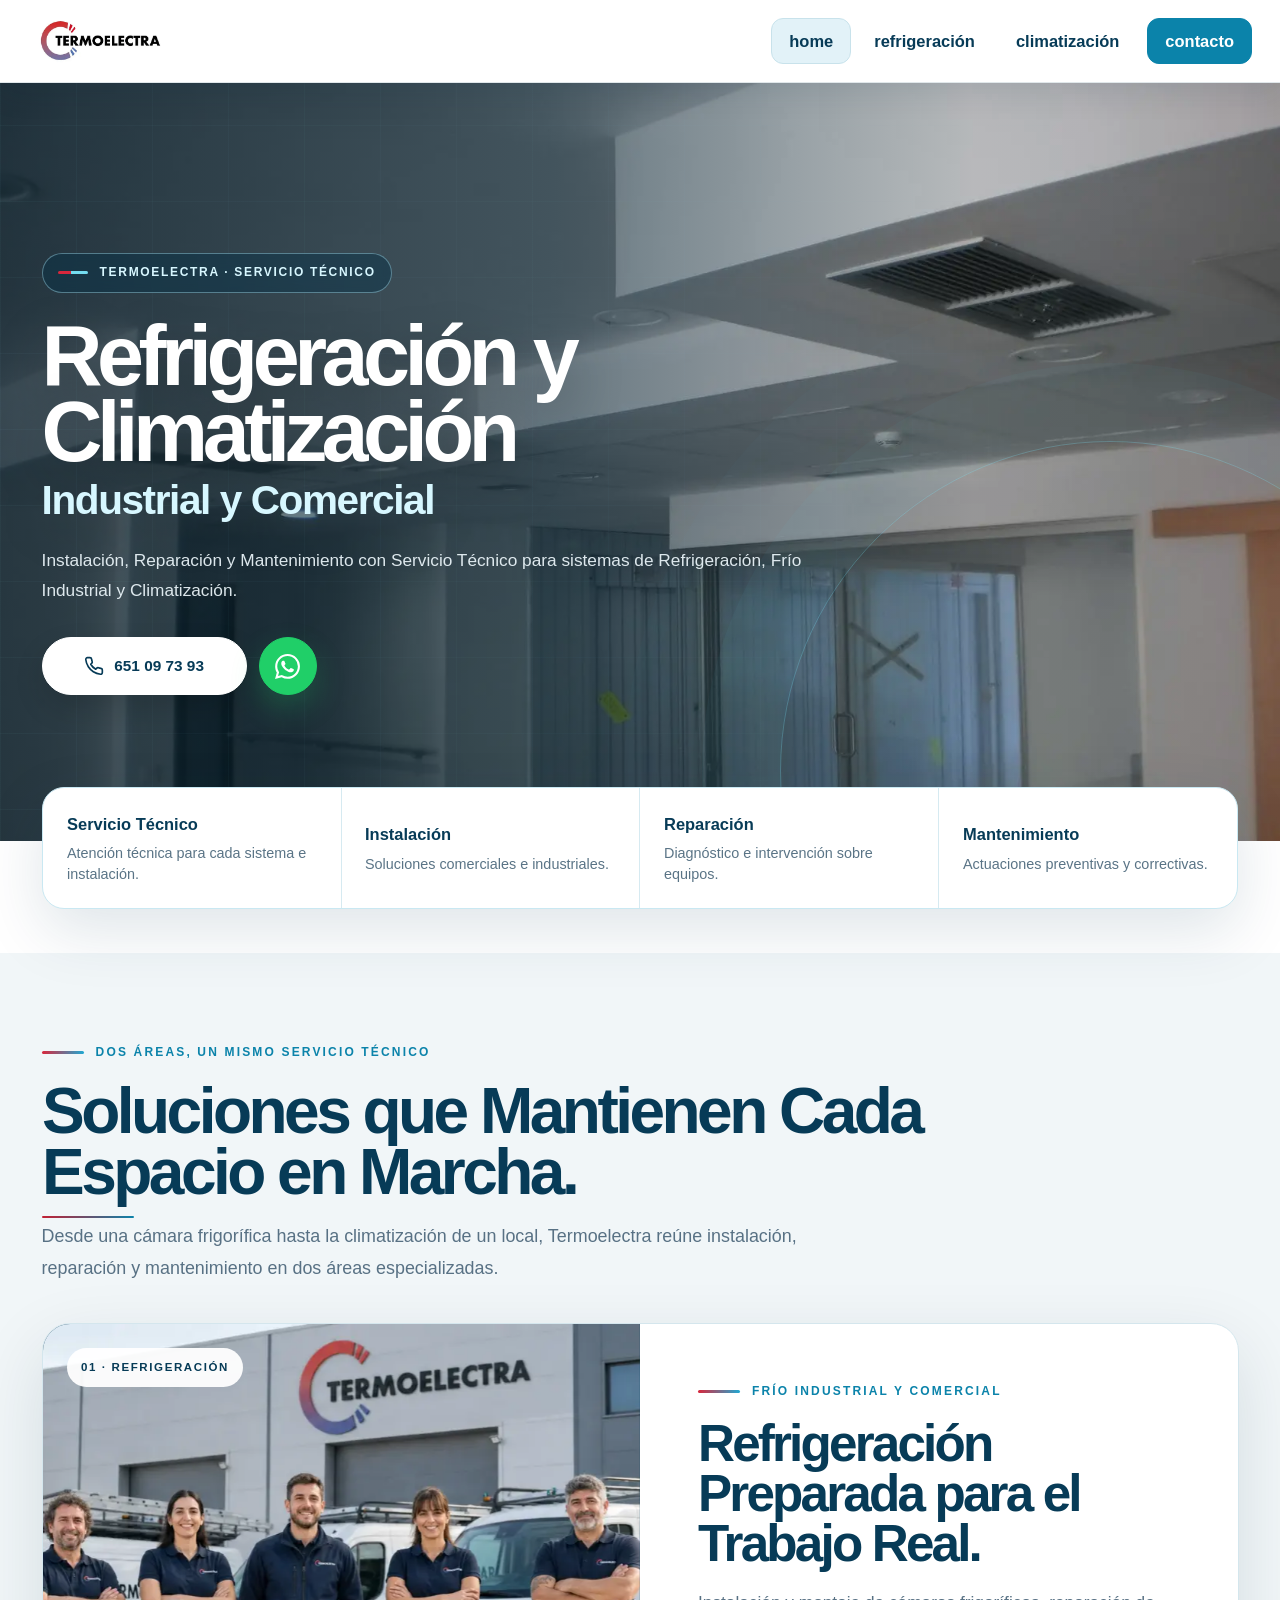
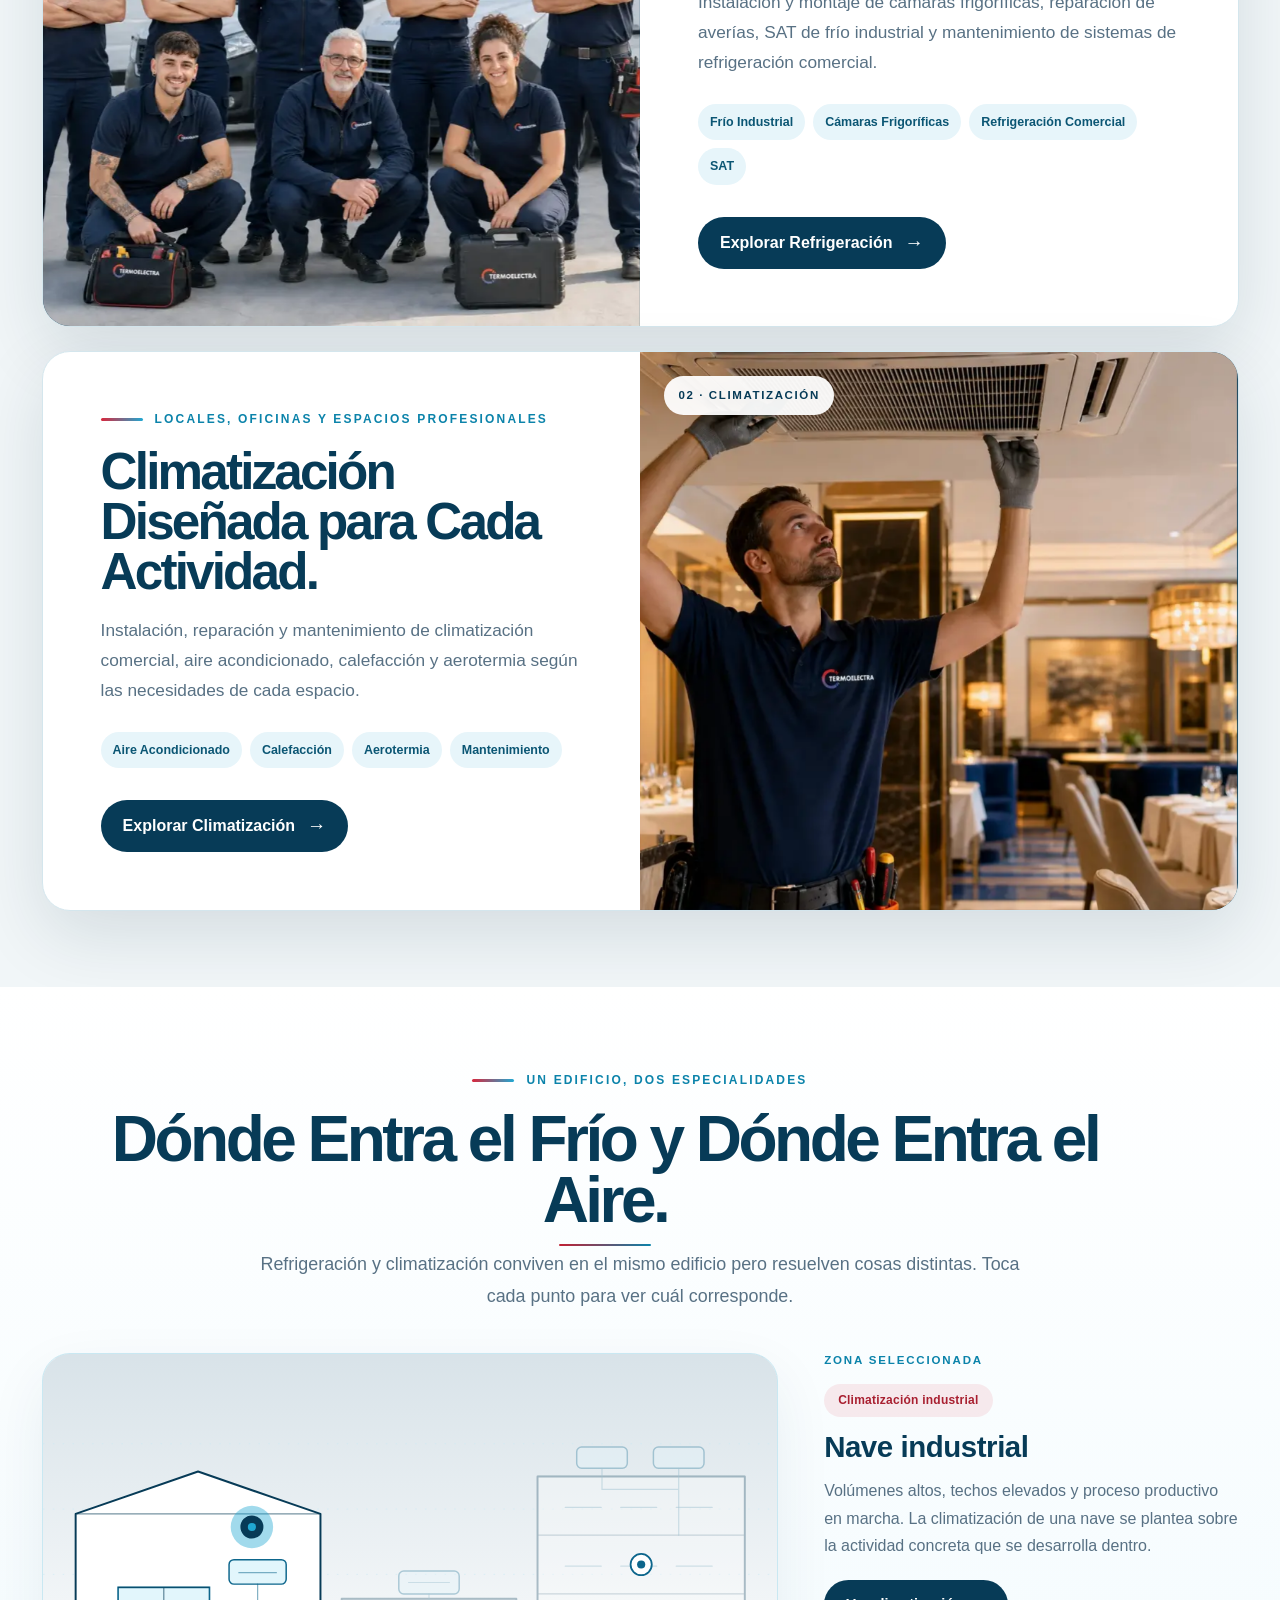
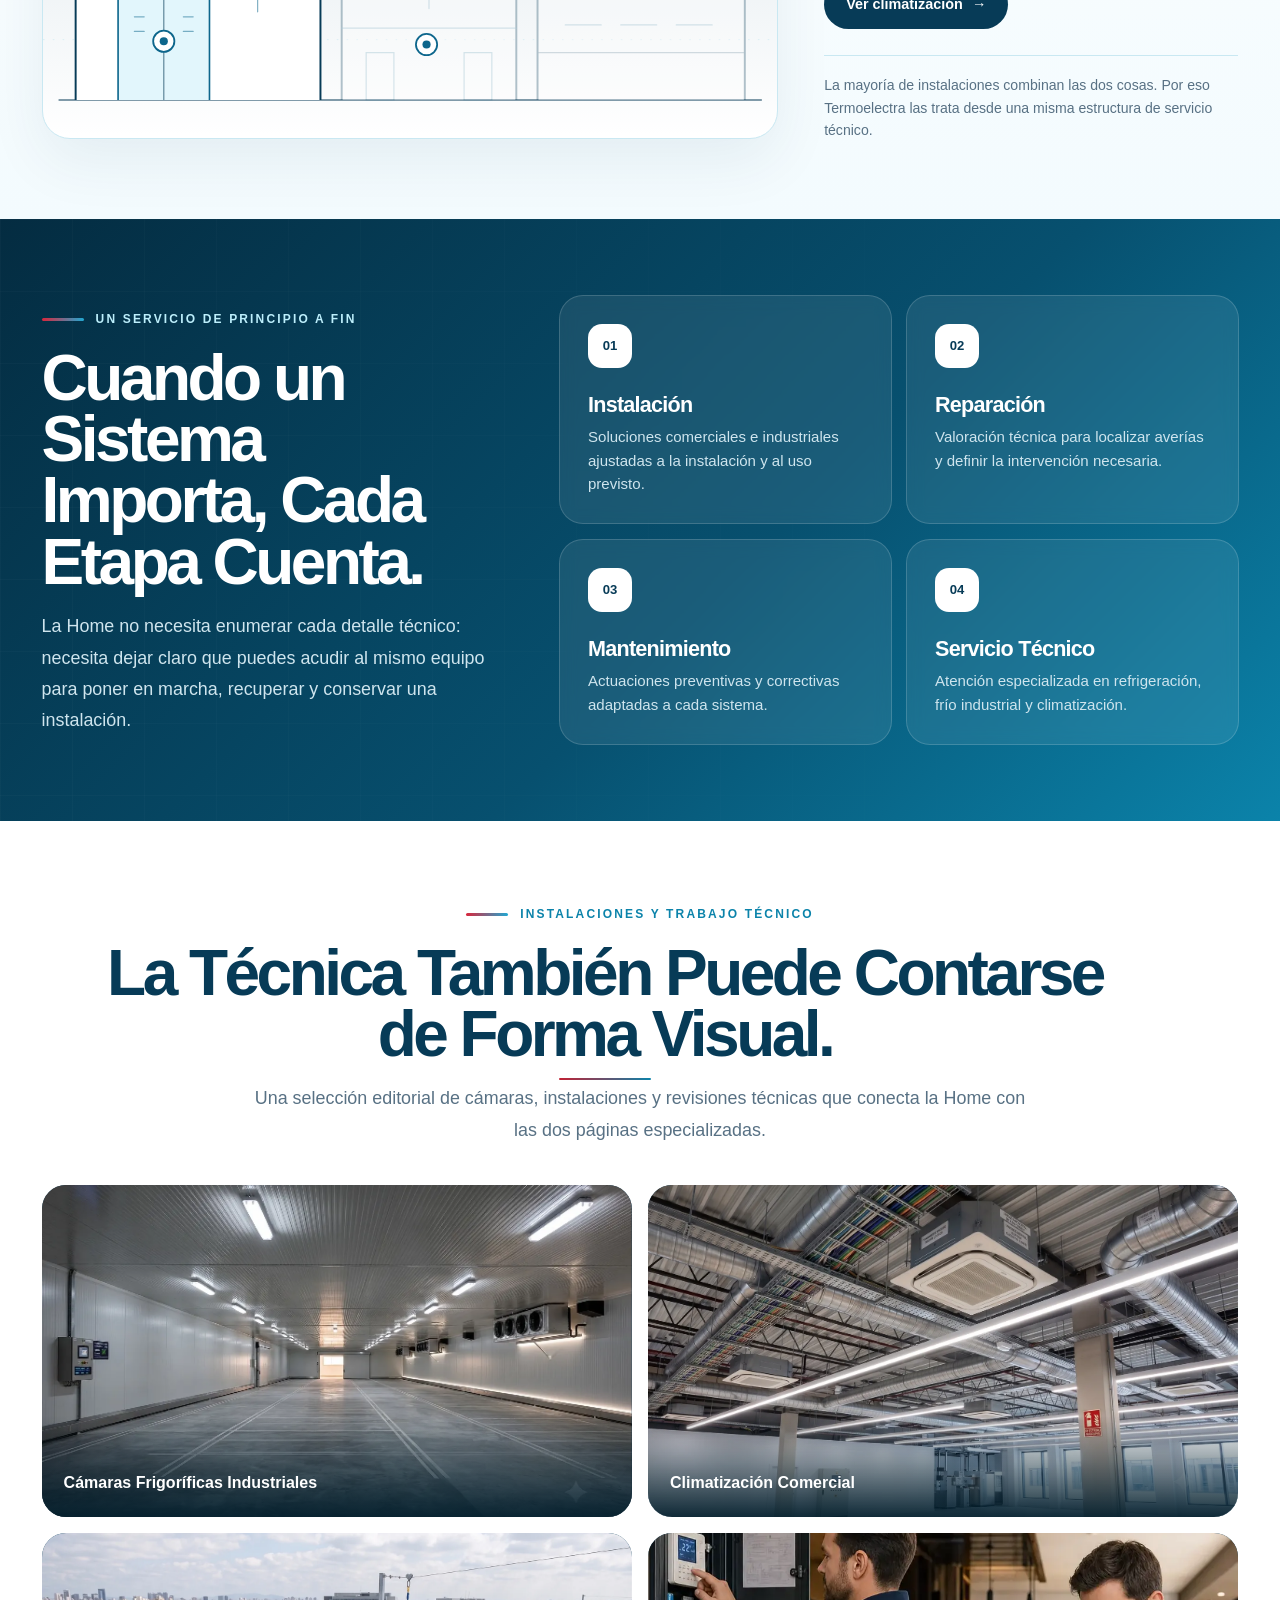
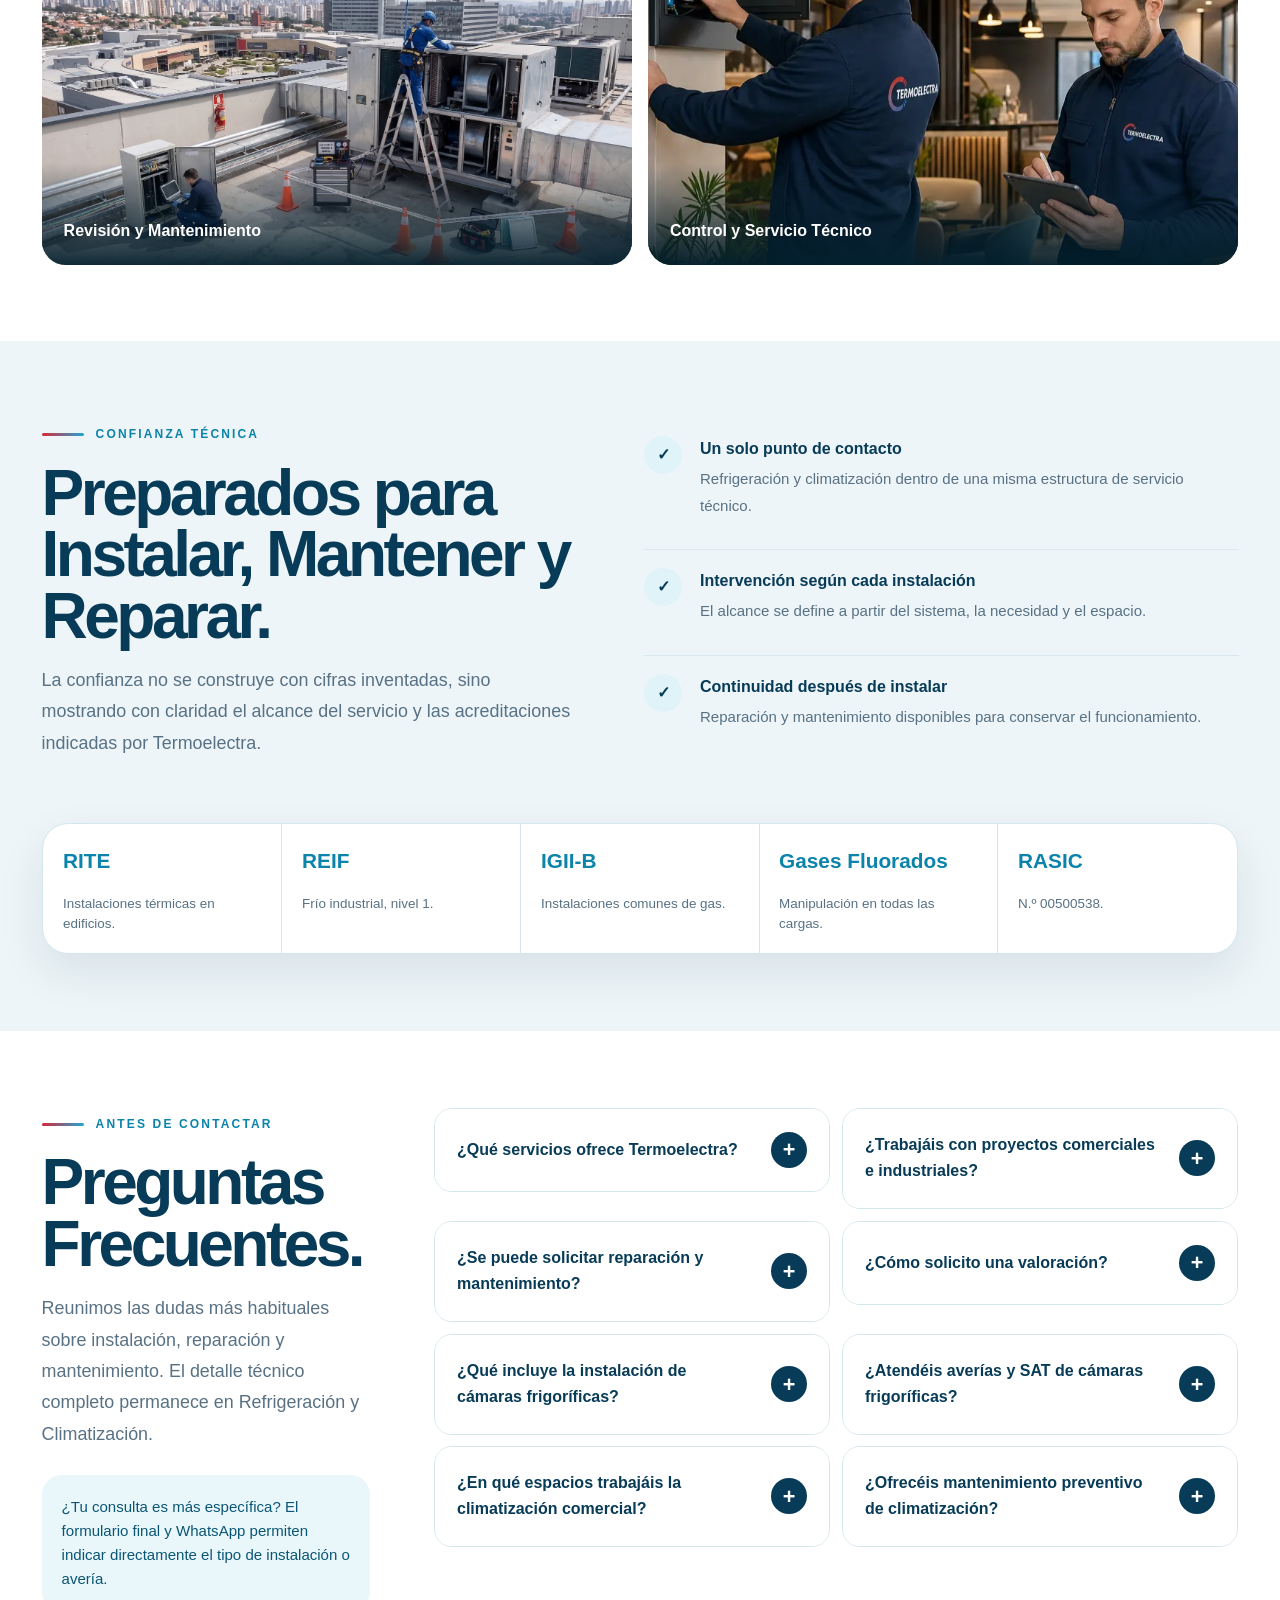
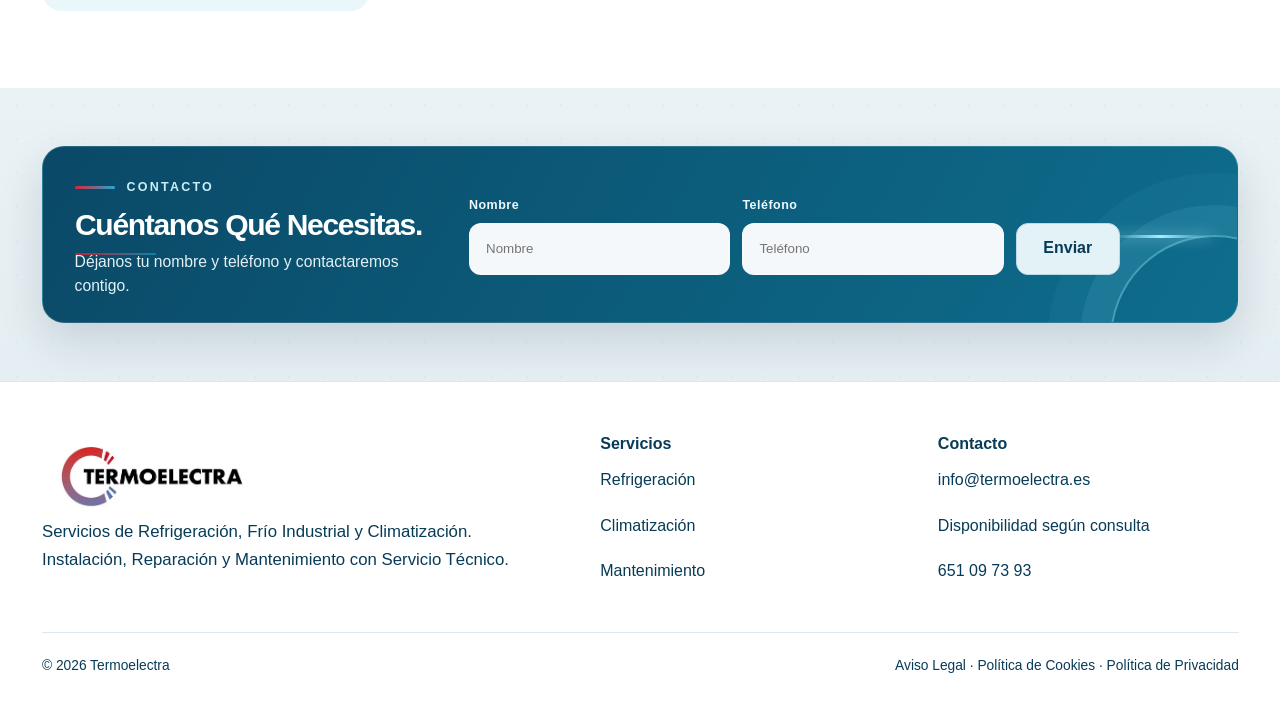
==== commit 6f04a3ea: "Add files via upload" ====
--- a/index.html
+++ b/index.html
@@ -3190,6 +3190,59 @@
   if(!reduce&&(sd||('IntersectionObserver' in window))) d.classList.add('te-motion-ok');
 })();
 </script>
+<style id="v25-ux">
+/* Transición entre páginas: evita el parpadeo en blanco al navegar. */
+@media (prefers-reduced-motion: no-preference){
+  @view-transition{navigation:auto}
+  ::view-transition-old(root){animation:teVtOut .22s cubic-bezier(.4,0,1,1) both}
+  ::view-transition-new(root){animation:teVtIn .3s cubic-bezier(0,0,.2,1) both}
+  @keyframes teVtOut{to{opacity:0}}
+  @keyframes teVtIn{from{opacity:0;transform:translateY(10px)}to{opacity:1;transform:none}}
+}
+
+/* Barra de secciones: indica en qué parte de la página estás y permite saltar. */
+.pagenav{
+  position:sticky;top:var(--pagenav-top,72px);z-index:60;
+  margin:0;padding:0;
+  background:rgba(255,255,255,.9);
+  backdrop-filter:blur(14px) saturate(1.4);
+  border-bottom:1px solid rgba(11,90,130,.14);
+  opacity:0;visibility:hidden;transform:translateY(-8px);
+  transition:opacity .3s ease,transform .3s ease,visibility .3s;
+}
+.pagenav.is-on{opacity:1;visibility:visible;transform:none}
+.pagenav__inner{
+  display:flex;align-items:center;gap:4px;
+  max-width:1280px;margin-inline:auto;padding:0 clamp(14px,3vw,28px);
+  height:48px;overflow-x:auto;scrollbar-width:none;-webkit-overflow-scrolling:touch;
+}
+.pagenav__inner::-webkit-scrollbar{display:none}
+.pagenav a{
+  position:relative;flex:0 0 auto;
+  padding:8px 14px;border-radius:999px;
+  color:#51707f;
+  font-size:.86rem;font-weight:700;text-decoration:none;white-space:nowrap;
+  transition:color .25s ease,background .25s ease;
+}
+.pagenav a:hover{color:#0b3a66;background:rgba(11,90,130,.06)}
+.pagenav a[aria-current="true"]{color:#fff;background:#0b3a66}
+.pagenav__bar{
+  position:absolute;left:0;bottom:-1px;height:2px;width:100%;
+  transform:scaleX(0);transform-origin:0 50%;
+  background:linear-gradient(90deg,#d8273c,#158bb5 42%,#7bdcf2);
+}
+@media (prefers-reduced-motion: no-preference){
+  @supports (animation-timeline: scroll()){
+    .pagenav__bar{animation:teProgress linear both;animation-timeline:scroll(root block)}
+    .te-progress{display:none}
+  }
+}
+@media(max-width:760px){
+  .pagenav{--pagenav-top:64px}
+  .pagenav__inner{height:44px}
+  .pagenav a{padding:7px 12px;font-size:.82rem}
+}
+</style>
 </head>
 <body class="te-home">
 <div class="te-progress" aria-hidden="true"></div>
@@ -3208,6 +3261,8 @@
     <button aria-controls="navLinks" aria-expanded="false" aria-label="Abrir menú" class="shared-menu te-v11-menu" id="menuToggle" type="button"><span></span><span></span><span></span></button>
   </nav>
 </header>
+<nav class="pagenav" aria-label="Secciones de esta página"><div class="pagenav__inner"><a href="#servicios">Servicios</a><a href="#edificio">Dónde trabajamos</a><a href="#contacto">Contacto</a></div><span class="pagenav__bar" aria-hidden="true"></span></nav>
+
 <div class="shared-menu-overlay" id="menuOverlay"></div>
 <main id="contenido">
 <section aria-labelledby="hero-title" class="unified-hero unified-hero--home" style="--hero-image:url('climatizacion/climatizacion-assets/climatizacion-interior.webp');--hero-position:center 42%">
@@ -3770,5 +3825,52 @@
   document.addEventListener('visibilitychange',function(){ document.hidden?stop():start(); });
 })();
 </script>
+<script>
+(function(){
+  var nav=document.querySelector('.pagenav');
+  if(!nav) return;
+  var links=[].slice.call(nav.querySelectorAll('a[href^="#"]'));
+  var secs=links.map(function(a){return document.getElementById(a.getAttribute('href').slice(1));});
+  var inner=nav.querySelector('.pagenav__inner');
+  var hdr=document.querySelector('header');
+
+  function top(el){ return el.getBoundingClientRect().top + window.scrollY; }
+
+  function syncOffset(){
+    var h=hdr?Math.round(hdr.getBoundingClientRect().height):72;
+    if(h>0&&h<160) nav.style.setProperty('--pagenav-top',h+'px');
+    var nh=Math.round(nav.getBoundingClientRect().height)||48;
+    document.documentElement.style.scrollPaddingTop=(h+nh+14)+'px';
+  }
+
+  function setCurrent(i){
+    links.forEach(function(a,k){
+      if(k===i) a.setAttribute('aria-current','true'); else a.removeAttribute('aria-current');
+    });
+    var a=links[i];
+    if(a&&inner.scrollWidth>inner.clientWidth+4){
+      inner.scrollTo({left:Math.max(0,a.offsetLeft-(inner.clientWidth-a.offsetWidth)/2),behavior:'smooth'});
+    }
+  }
+
+  function onScroll(){
+    var y=window.scrollY+window.innerHeight*0.3, idx=-1;
+    for(var k=0;k<secs.length;k++){ if(secs[k]&&top(secs[k])<=y) idx=k; }
+    var atEnd=(window.scrollY+window.innerHeight)>=(document.documentElement.scrollHeight-48);
+    if(atEnd) idx=secs.length-1;
+    if(idx>=0) setCurrent(idx);
+    var f=secs[0];
+    nav.classList.toggle('is-on', f ? window.scrollY > (top(f)-320) : window.scrollY>500);
+  }
+
+  var tick=false;
+  window.addEventListener('scroll',function(){
+    if(tick) return; tick=true;
+    requestAnimationFrame(function(){ onScroll(); tick=false; });
+  },{passive:true});
+  window.addEventListener('resize',function(){ syncOffset(); onScroll(); },{passive:true});
+  syncOffset(); onScroll();
+})();
+</script>
 </body>
 </html>
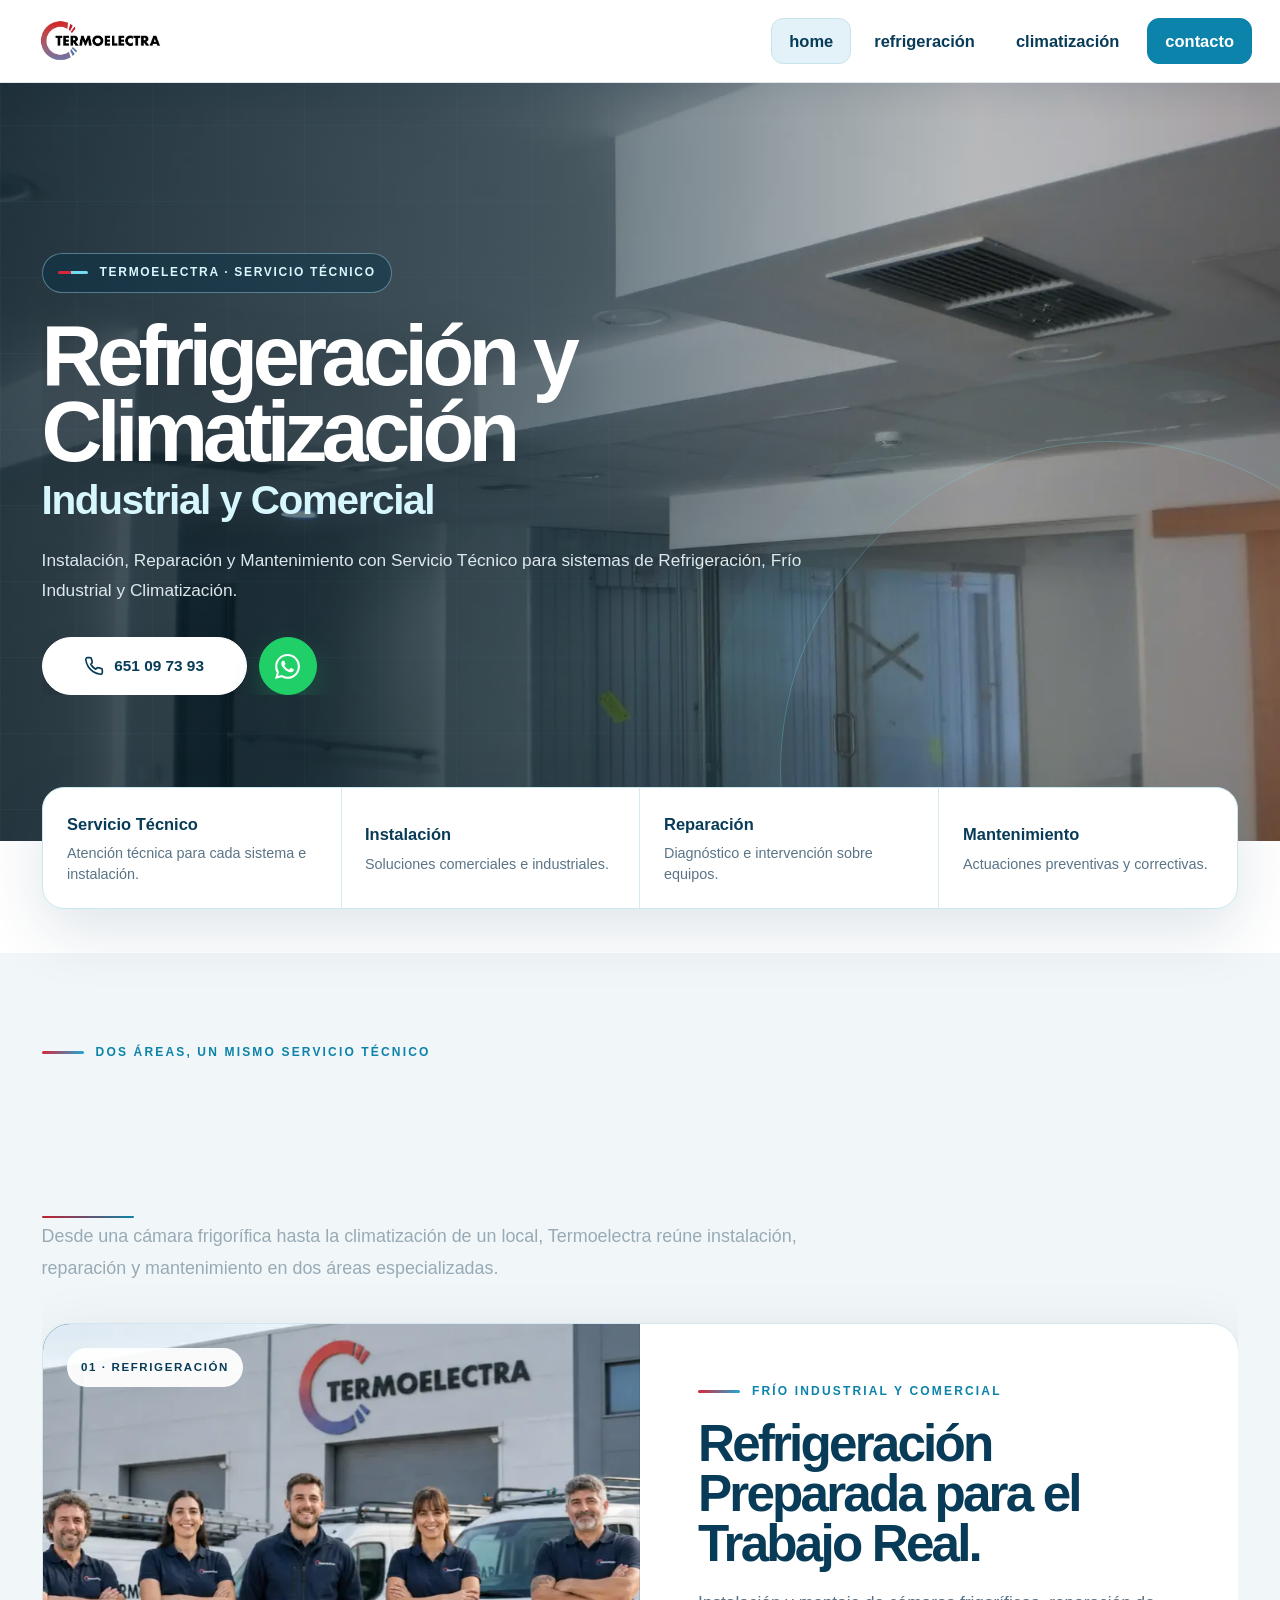
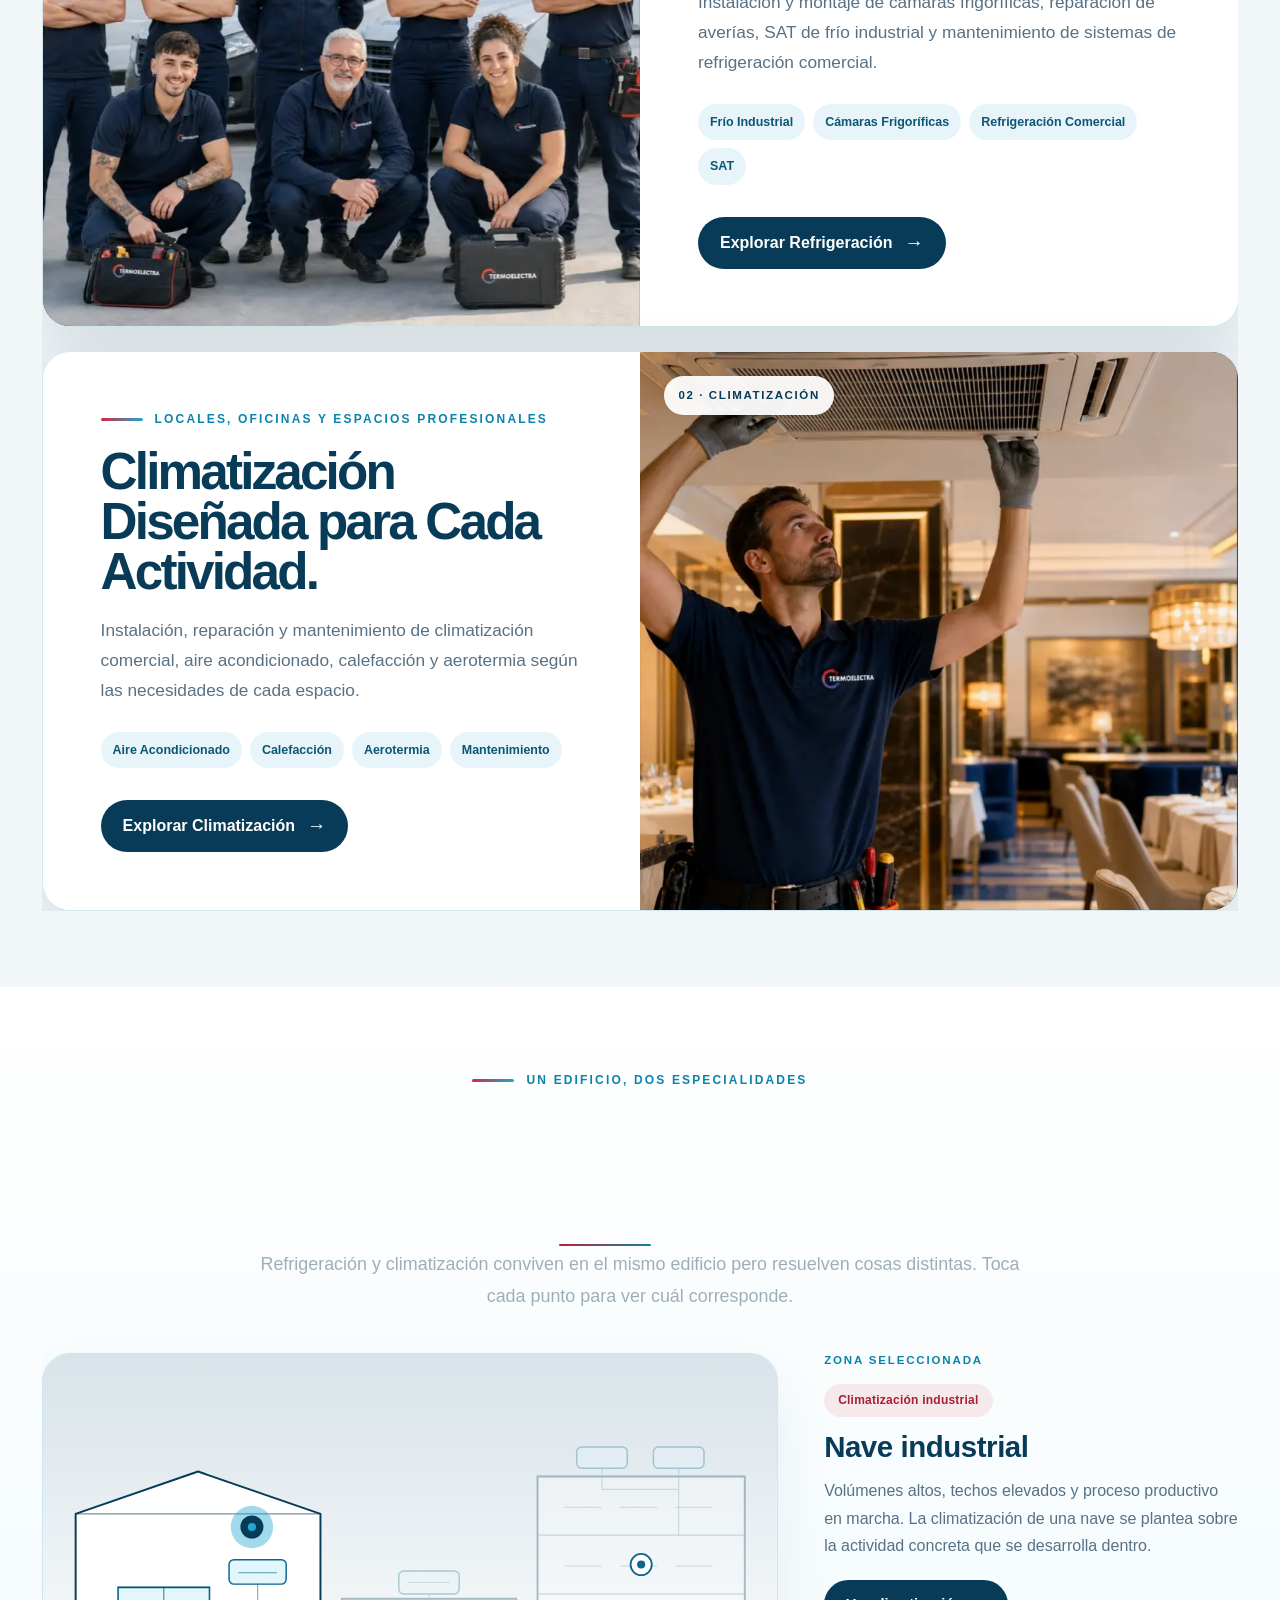
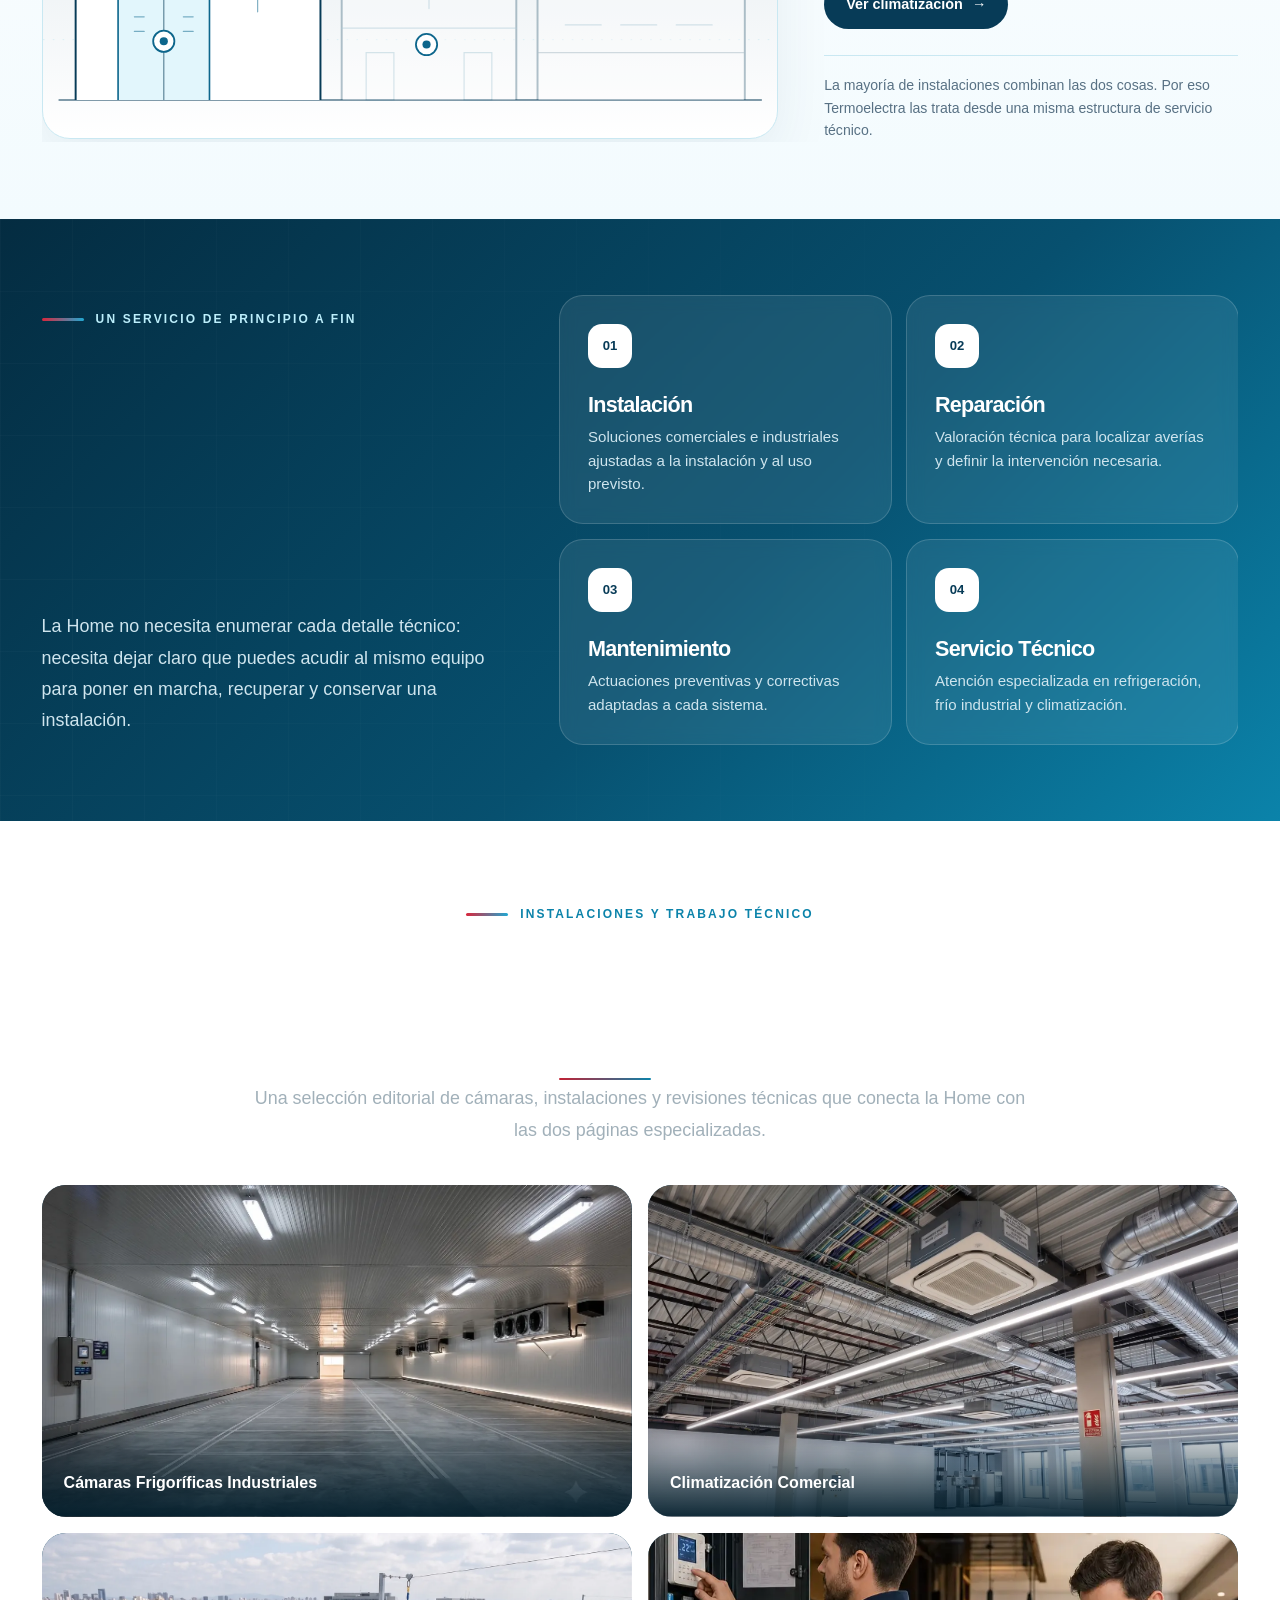
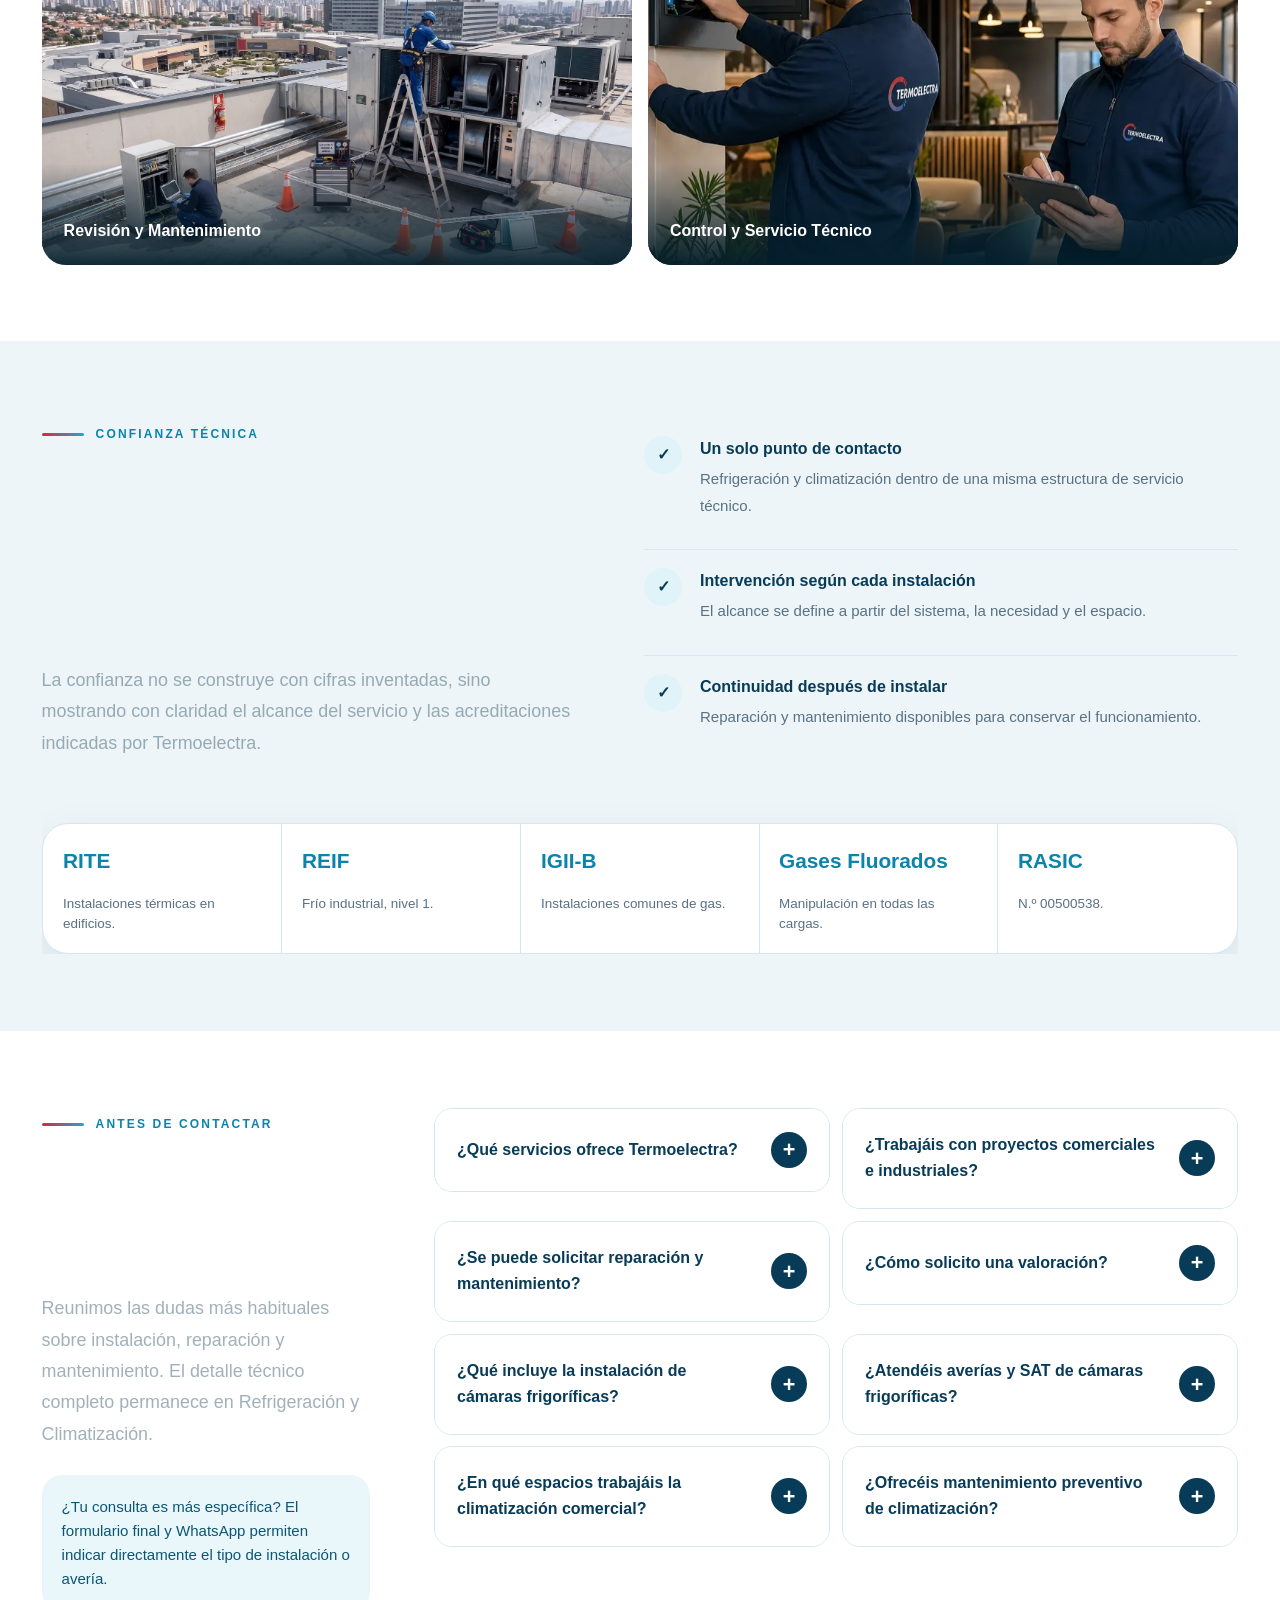
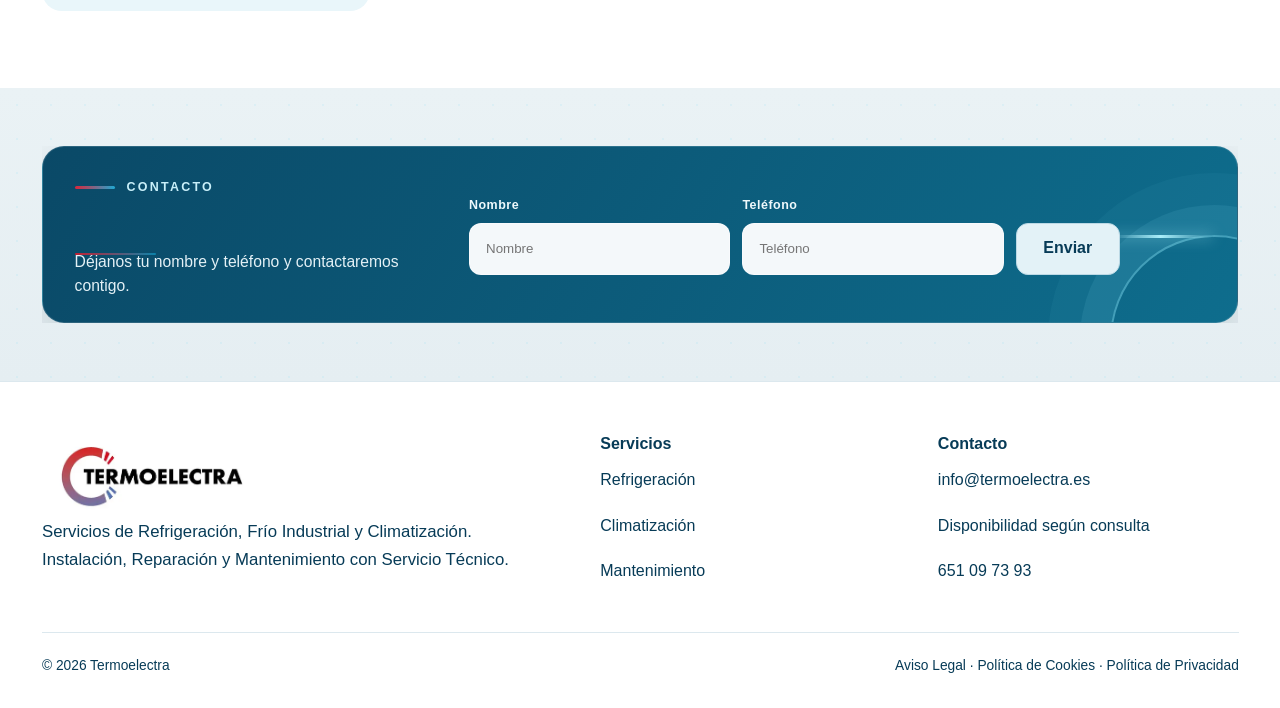
==== commit c3beec95: "Add files via upload" ====
--- a/index.html
+++ b/index.html
@@ -3241,6 +3241,62 @@
   .pagenav{--pagenav-top:64px}
   .pagenav__inner{height:44px}
   .pagenav a{padding:7px 12px;font-size:.82rem}
+}
+</style>
+<style id="v26-motion-lab">
+@supports (overflow: clip){
+  .te-open,.te-open *,section,section > div,figure,
+  .svc-media,.media-mosaic,.media-triptych,.fit-complete,
+  .gallery,.gallery-item,.detail-media,.carousel-sec,.slide,
+  .cold-system-media,.system-visual,.explorer-media,.contact-box,.cta,.cta-final{overflow:clip}
+  .espacios-grid,.hscroll__track,.pagenav__inner{overflow-x:auto;overflow-y:visible}
+}
+/* Tratamientos sobre el contenido que ya existe. No añaden secciones ni imágenes. */
+
+/* 1. Titulares que se levantan palabra por palabra al entrar. */
+.te-words{--te-wgap:.24em}
+.te-words .te-w{display:inline-block;overflow:clip;vertical-align:bottom;padding-bottom:.12em;margin-bottom:-.12em}
+.te-words .te-w > span{display:inline-block;will-change:transform}
+
+/* 2. Imágenes que se abren desde un recorte hacia el encuadre completo. */
+.te-open{clip-path:inset(0 0 0 0)}
+
+/* 3. Bloques de texto largo que se iluminan línea a línea al pasar. */
+.te-dim{color:color-mix(in srgb, currentColor 38%, transparent)}
+
+@media (prefers-reduced-motion: no-preference){
+  @supports (animation-timeline: view()){
+    .te-words .te-w > span{
+      transform:translateY(110%);
+      animation:teWordUp cubic-bezier(.16,.84,.34,1) both;
+      animation-timeline:view();
+      animation-range:entry calc(6% + var(--te-w,0) * 2.6%) entry calc(54% + var(--te-w,0) * 2.6%);
+    }
+    @keyframes teWordUp{to{transform:translateY(0)}}
+
+    .te-open{
+      animation:teOpen cubic-bezier(.22,.61,.36,1) both;
+      animation-timeline:view();
+      animation-range:entry 4% entry 66%;
+    }
+    @keyframes teOpen{
+      from{clip-path:inset(14% 10% 14% 10% round 26px)}
+      to{clip-path:inset(0% 0% 0% 0% round 0px)}
+    }
+    .te-open > img,.te-open img{
+      animation:teSettle cubic-bezier(.22,.61,.36,1) both;
+      animation-timeline:view();
+      animation-range:entry 4% entry 72%;
+    }
+    @keyframes teSettle{from{transform:scale(1.12)}to{transform:scale(1)}}
+
+    .te-dim{
+      animation:teLight linear both;
+      animation-timeline:view();
+      animation-range:entry 22% cover 52%;
+    }
+    @keyframes teLight{to{color:currentColor}}
+  }
 }
 </style>
 </head>
@@ -3872,5 +3928,86 @@
   syncOffset(); onScroll();
 })();
 </script>
+<script>
+(function(){
+  var reduce=window.matchMedia&&window.matchMedia('(prefers-reduced-motion: reduce)').matches;
+  var sd=window.CSS&&CSS.supports&&CSS.supports('animation-timeline','view()');
+  if(reduce||!sd) return;
+
+  /* --- titulares palabra por palabra --- */
+  function splitWords(el){
+    if(el.dataset.teSplit) return;
+    var i=0, LIMIT=26;
+    (function walk(node){
+      var kids=[].slice.call(node.childNodes);
+      kids.forEach(function(n){
+        if(n.nodeType===3){
+          var parts=n.nodeValue.split(/(\s+)/);
+          if(!parts.length) return;
+          var frag=document.createDocumentFragment();
+          parts.forEach(function(pt){
+            if(!pt) return;
+            if(/^\s+$/.test(pt)){ frag.appendChild(document.createTextNode(pt)); return; }
+            if(i>=LIMIT){ frag.appendChild(document.createTextNode(pt)); return; }
+            var outer=document.createElement('span');
+            outer.className='te-w';
+            var inner=document.createElement('span');
+            inner.textContent=pt;
+            inner.style.setProperty('--te-w',i);
+            outer.appendChild(inner);
+            frag.appendChild(outer);
+            i++;
+          });
+          node.replaceChild(frag,n);
+        } else if(n.nodeType===1 && !n.classList.contains('te-w') && n.tagName!=='BR'){
+          walk(n);
+        }
+      });
+    })(el);
+    el.classList.add('te-words');
+    el.dataset.teSplit='1';
+  }
+
+  var heads=[].slice.call(document.querySelectorAll('main h2, section h2'));
+  heads.forEach(function(h){
+    if(h.closest('.pagenav')||h.closest('header')||h.closest('footer')) return;
+    if(h.querySelector('img,svg')) return;
+    if((h.textContent||'').trim().length>150) return;
+    splitWords(h);
+  });
+
+  /* --- apertura de imágenes existentes --- */
+  var figs=[].slice.call(document.querySelectorAll('section figure, .gallery-item, .hcard__media'));
+  figs.forEach(function(f){
+    if(f.closest('.pagenav')||f.closest('footer')) return;
+    var img=f.querySelector('img');
+    if(!img) return;
+    var r=f.getBoundingClientRect();
+    if(r.width<180||r.height<120) return;
+    if(f.closest('[class*="hero"]')) return;
+    f.classList.add('te-open');
+  });
+
+  /* Un ancestro con overflow:hidden crea contenedor de scroll y congela view().
+     Se convierte a clip solo en la cadena de los elementos animados. */
+  function unclip(el){
+    var n=el.parentElement, guard=0;
+    while(n && n!==document.body && guard++<24){
+      var o=getComputedStyle(n).overflow;
+      if(o==='hidden'){ n.style.setProperty('overflow','clip','important'); }
+      n=n.parentElement;
+    }
+  }
+
+  /* --- párrafos guía que se iluminan --- */
+  var leads=[].slice.call(document.querySelectorAll('.sec-lead, .lead, .home-v15-lead'));
+  leads.forEach(function(l){
+    if(l.closest('[class*="hero"]')) return;
+    l.classList.add('te-dim');
+  });
+
+  [].slice.call(document.querySelectorAll('.te-open,.te-w,.te-dim')).forEach(unclip);
+})();
+</script>
 </body>
 </html>
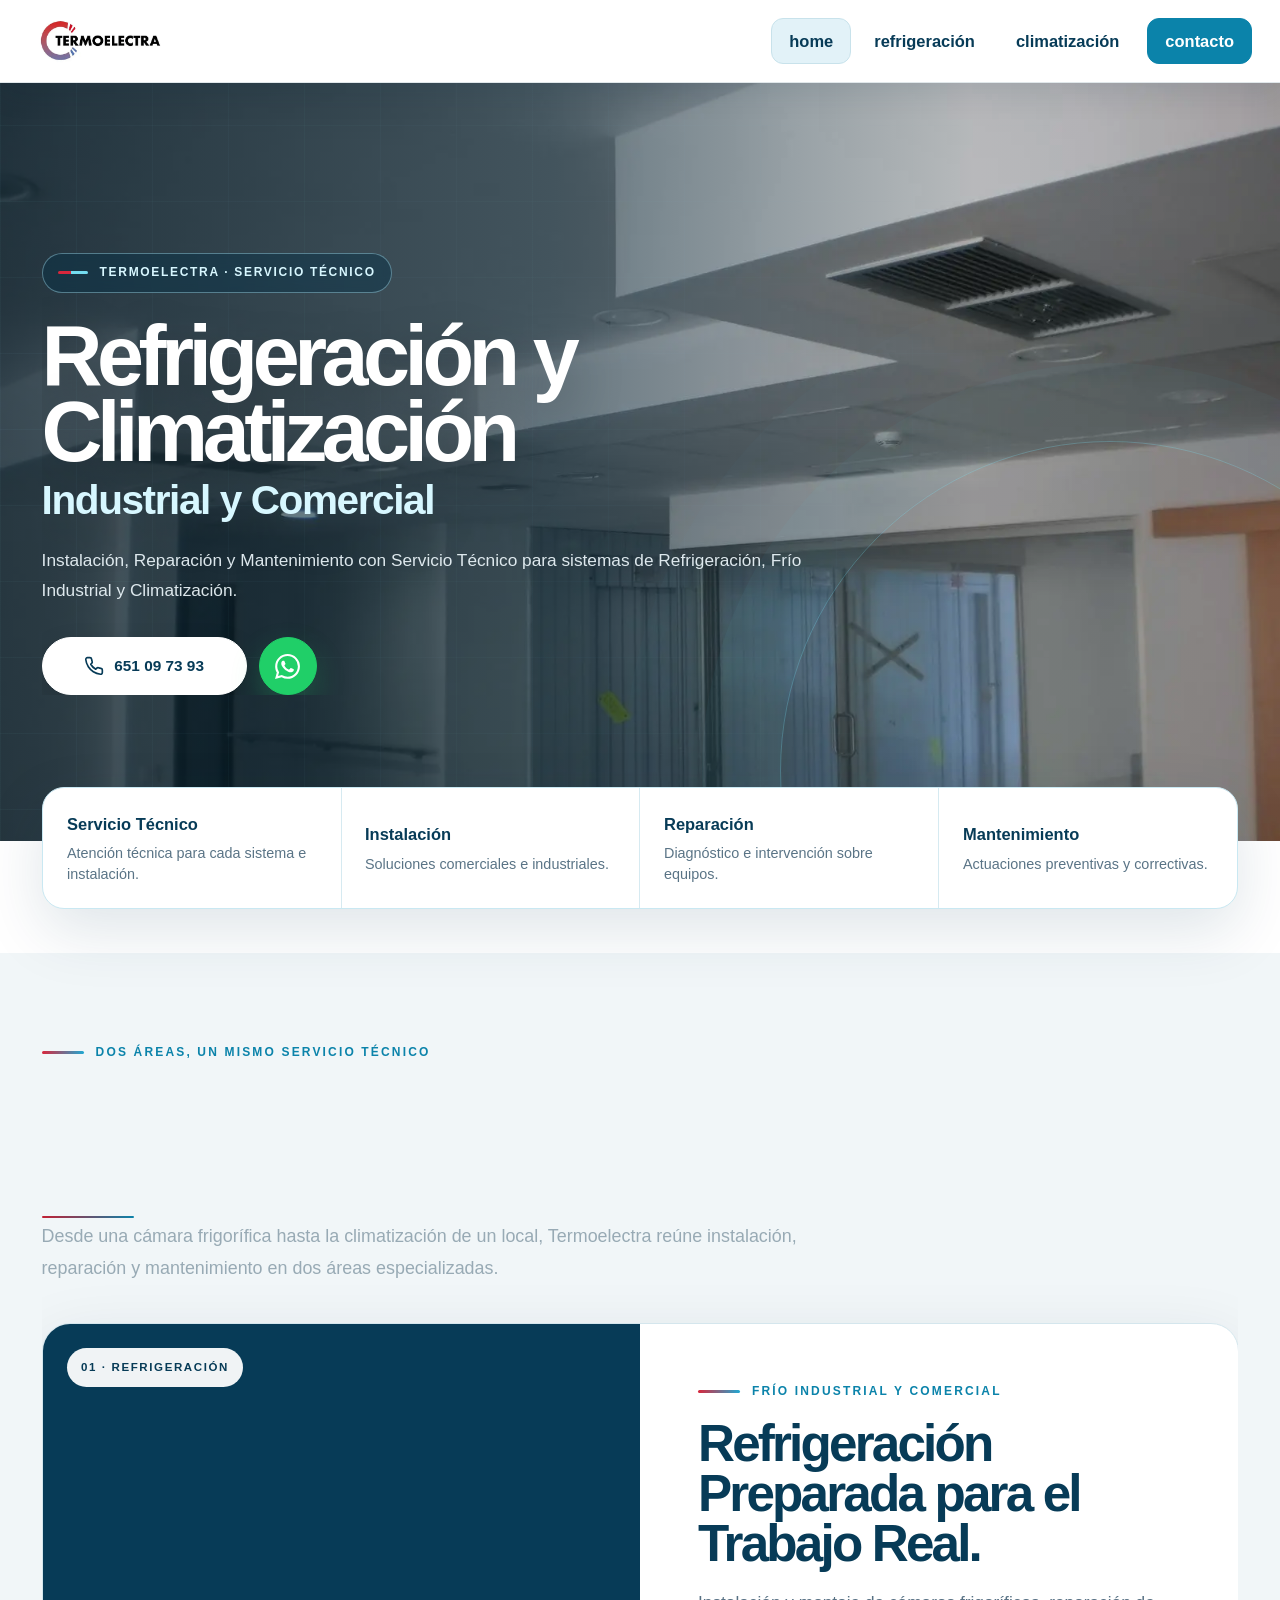
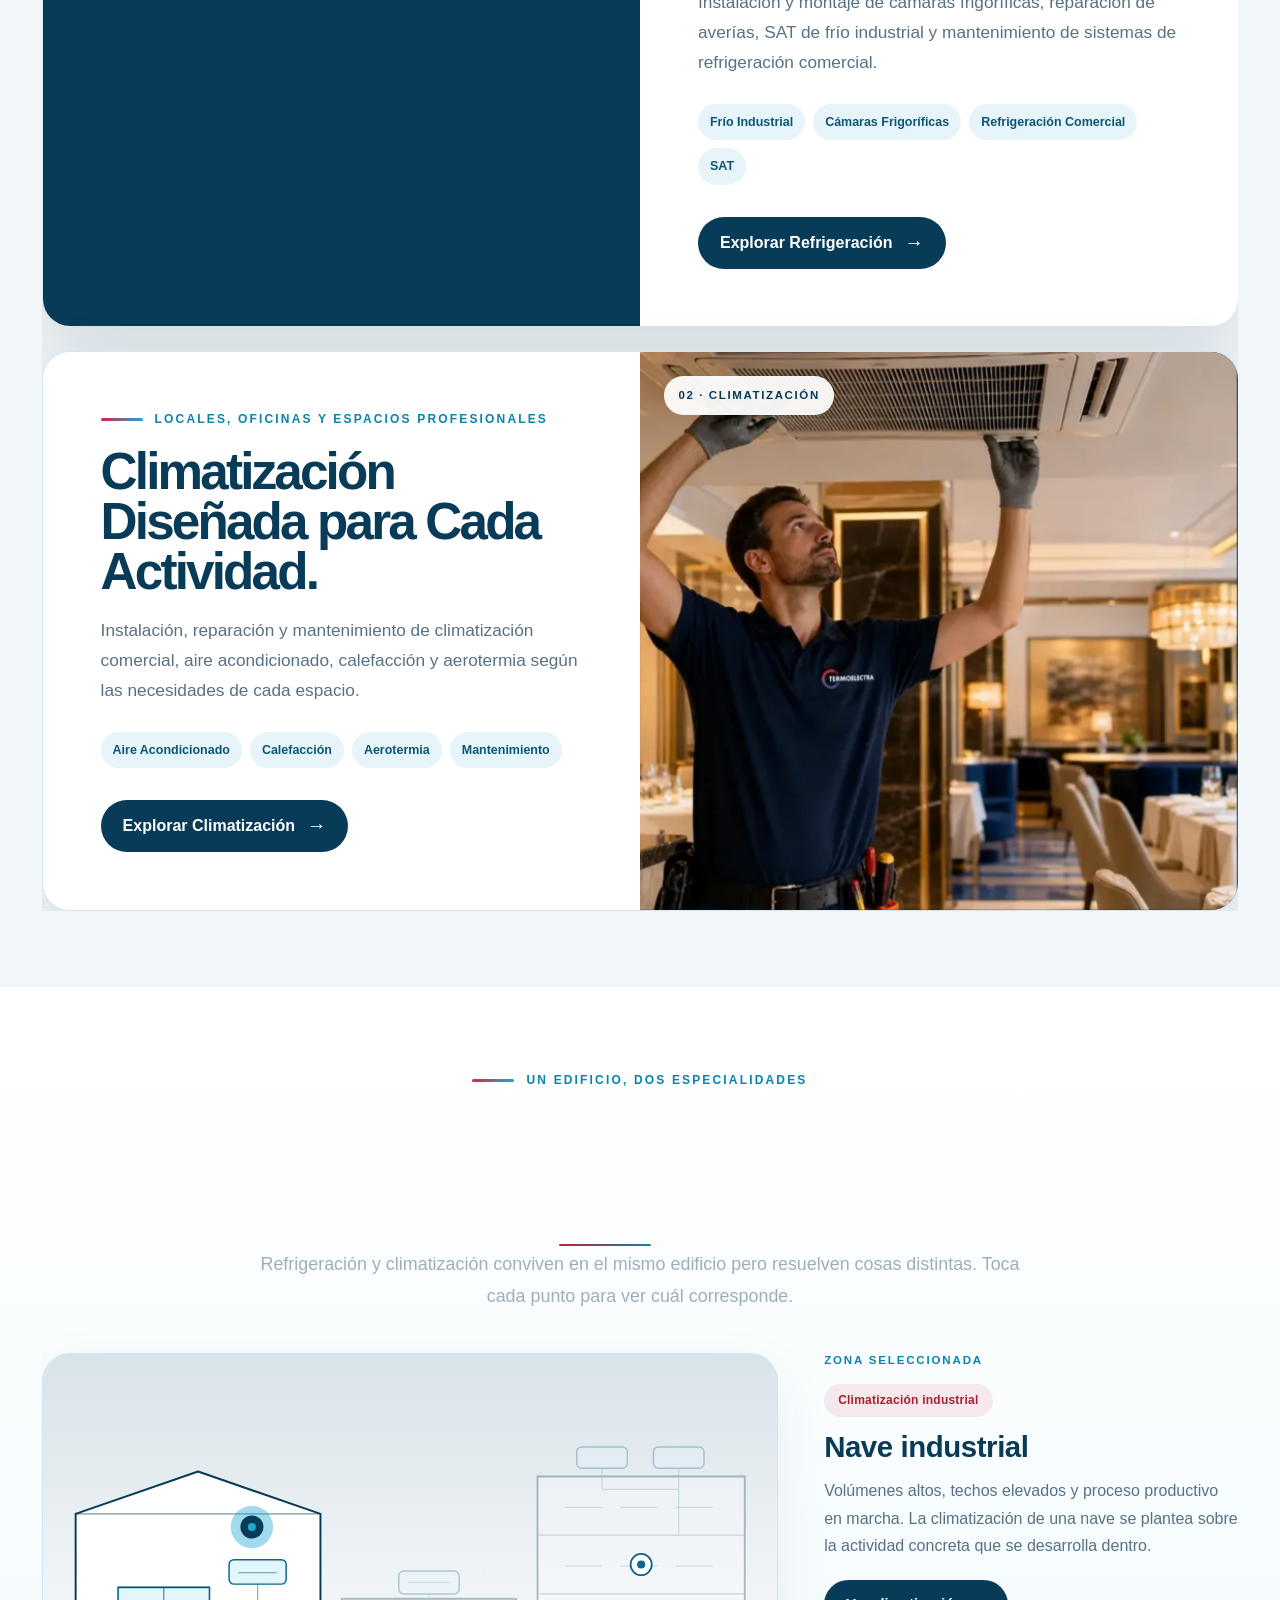
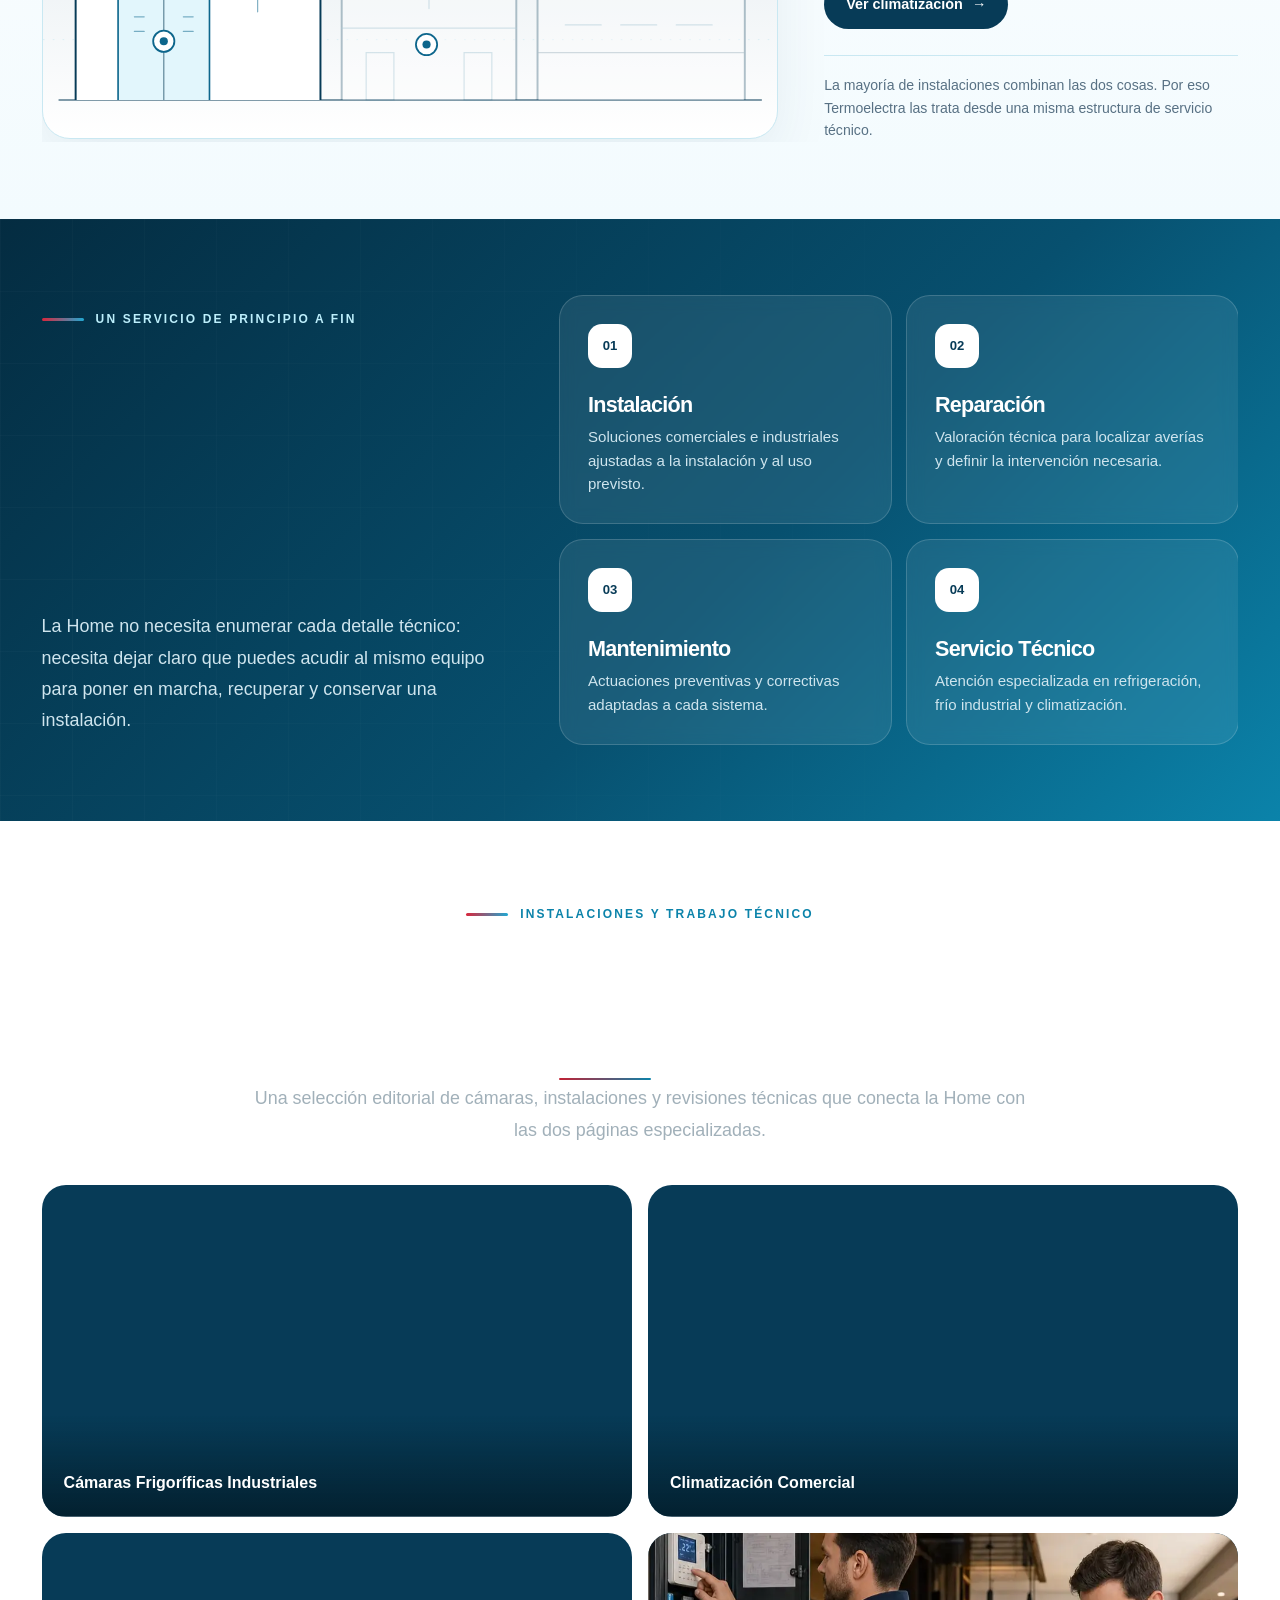
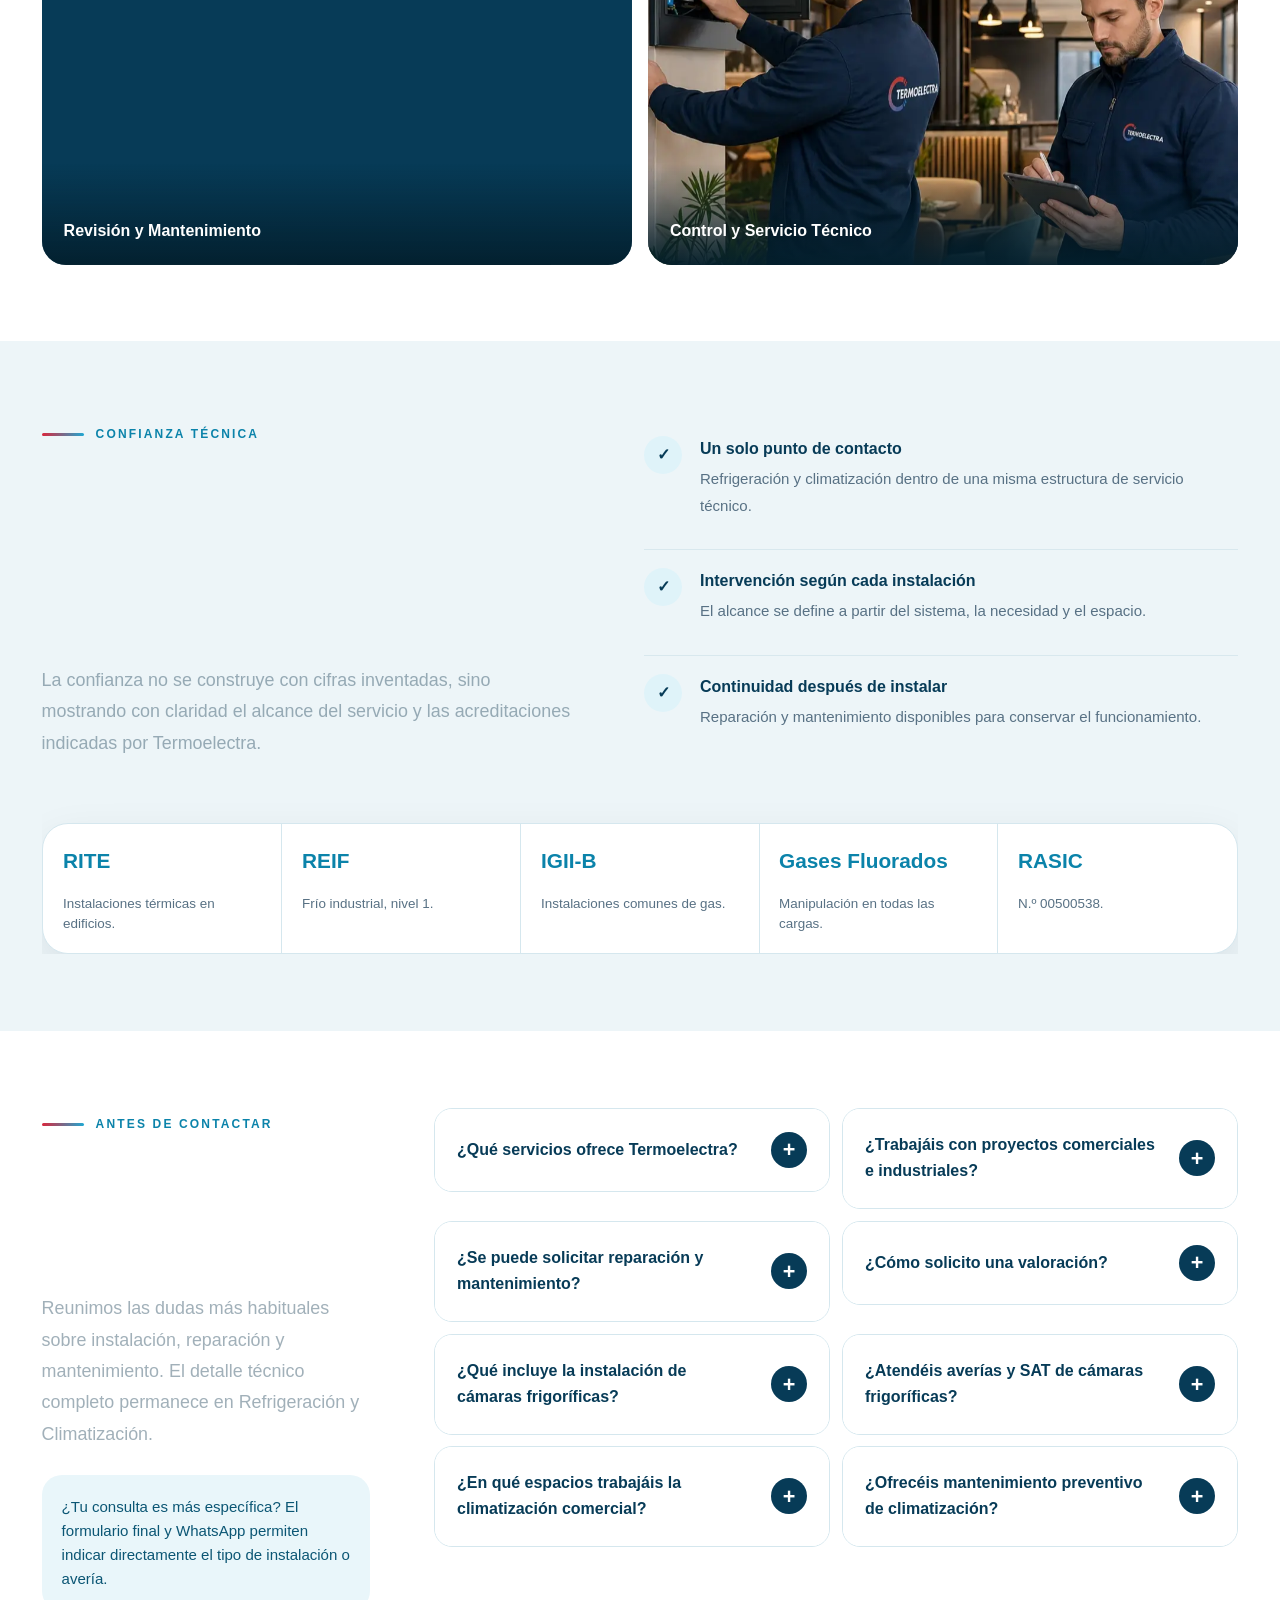
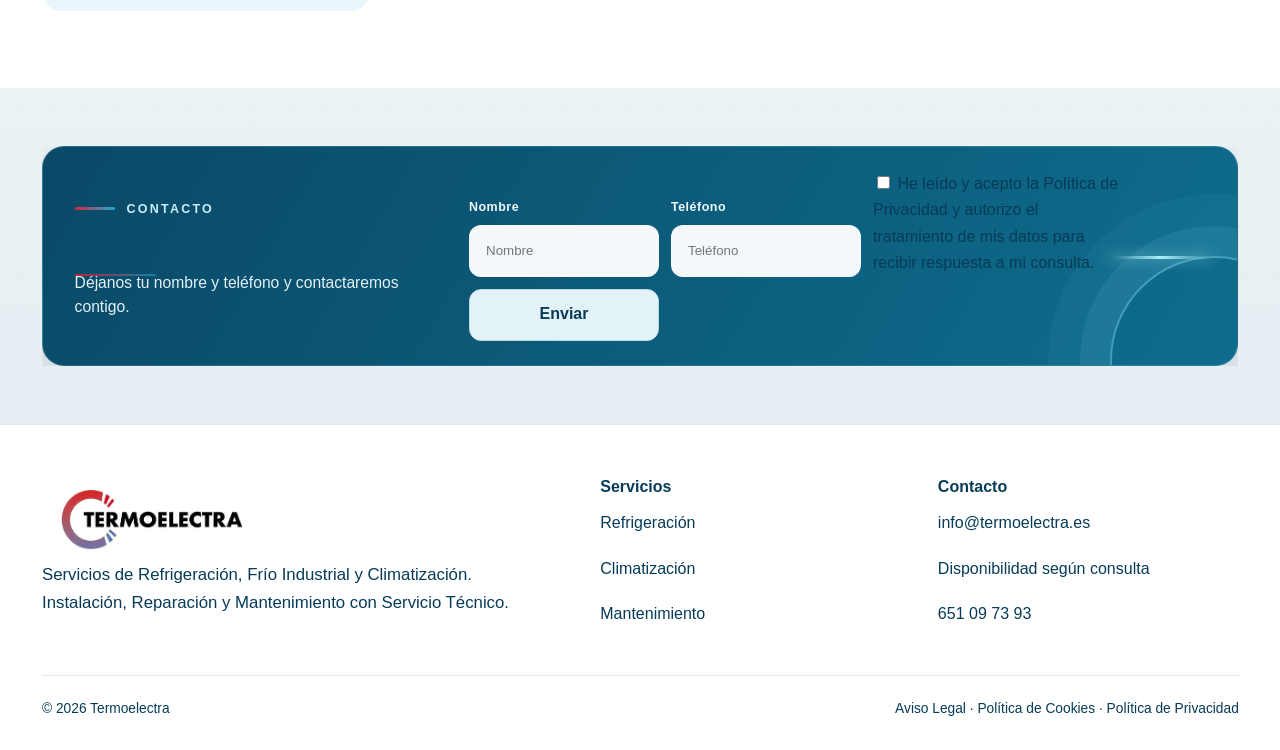
==== commit 319308f8: "Add files via upload" ====
--- a/index.html
+++ b/index.html
@@ -1,4 +1,3 @@
-<!doctype html>
 <!DOCTYPE html>
 
 <html lang="es">
@@ -9,6 +8,17 @@
 <meta content="Instalación, reparación y mantenimiento de refrigeración, frío industrial, cámaras frigoríficas y climatización comercial con servicio técnico." name="description"/>
 <meta content="#073b57" name="theme-color"/>
 <link href="https://termoelectra.es/" rel="canonical"/>
+<link href="favicon.ico" rel="icon" sizes="any"/>
+<link href="assets/icons/favicon-32.png" rel="icon" sizes="32x32" type="image/png"/>
+<link href="assets/icons/apple-touch-icon.png" rel="apple-touch-icon"/>
+<link href="site.webmanifest" rel="manifest"/>
+<link as="font" crossorigin="" href="assets/fonts/inter-latin-wght-normal.woff2" rel="preload" type="font/woff2"/>
+<meta content="https://termoelectra.es/assets/og-termoelectra.jpg" property="og:image"/>
+<meta content="1200" property="og:image:width"/>
+<meta content="630" property="og:image:height"/>
+<meta content="Termoelectra - Refrigeracion y climatizacion industrial y comercial" property="og:image:alt"/>
+<meta content="https://termoelectra.es/assets/og-termoelectra.jpg" name="twitter:image"/>
+<style>@font-face{font-family:"Inter";font-style:normal;font-weight:100 900;font-display:swap;src:url("assets/fonts/inter-latin-wght-normal.woff2") format("woff2-variations");unicode-range:U+0-FF,U+131,U+152-153,U+2BB-2BC,U+2C6,U+2DA,U+2DC,U+304,U+308,U+329,U+2000-206F,U+20AC,U+2122,U+2191,U+2193,U+2212,U+2215,U+FEFF,U+FFFD;}</style>
 <meta content="index,follow,max-image-preview:large" name="robots"/>
 <meta content="website" property="og:type"/>
 <meta content="es_ES" property="og:locale"/>
@@ -78,133 +88,102 @@
     }
     .eyebrow::before{content:"";width:40px;height:3px;border-radius:9px;background:linear-gradient(90deg,var(--red),var(--cyan))}
     .section-dark .eyebrow{color:#bdeffc}
-    .intro{max-width:730px;margin-bottom:38px;font-size:clamp(1.02rem,1.5vw,1.2rem)}
-    .btns{display:flex;flex-wrap:wrap;gap:12px}
-    .btn{
-      min-height:54px;padding:0 24px;display:inline-flex;align-items:center;justify-content:center;gap:10px;
-      border:1px solid transparent;border-radius:999px;font-weight:900;transition:transform .2s ease,background .2s ease;
-    }
-    .btn:hover{transform:translateY(-2px)}
-    .btn-light{background:#fff;color:var(--navy)}
-    .btn-outline{border-color:rgba(255,255,255,.35);background:rgba(255,255,255,.08);color:#fff}
-    .btn-blue{background:linear-gradient(135deg,var(--navy-2),var(--cyan));color:#fff}
-    .btn svg{width:21px;height:21px}
+    
+    
+    
+    
+    
+    
+    
+    
 
     /* Hero */
-    .hero{
-      position:relative;min-height:850px;padding:150px 0 78px;display:flex;align-items:center;
-      overflow:hidden;color:#fff;background:#041c2a;isolation:isolate;
-    }
-    .hero::before{
-      content:"";position:absolute;z-index:-3;inset:0;
-      background:linear-gradient(90deg,rgba(3,28,42,.98) 0%,rgba(3,32,48,.92) 47%,rgba(3,32,48,.35) 75%,rgba(3,32,48,.63) 100%);
-    }
-    .hero-media{position:absolute;z-index:-4;inset:0;display:grid;grid-template-columns:1fr 1fr}
-    .hero-media figure{position:relative;margin:0;overflow:hidden}
-    .hero-media figure::after{content:"";position:absolute;inset:0;background:linear-gradient(180deg,rgba(5,35,50,.08),rgba(5,35,50,.62))}
-    .hero-media img{width:100%;height:100%;object-fit:cover}
-    .hero-media figure:first-child img{object-position:48% center}
-    .hero-media figure:last-child img{object-position:center}
-    .hero-grid{display:grid;grid-template-columns:minmax(0,720px) 1fr;gap:40px;align-items:end}
-    .hero-copy{max-width:760px}
-    .hero h1{max-width:760px;margin-bottom:25px}
-    .hero h1 .ice{color:#a9edff}
-    .hero-copy > p{max-width:690px;color:#eef9fc;font-size:clamp(1.06rem,1.65vw,1.3rem);line-height:1.7}
-    .hero-tags{display:flex;flex-wrap:wrap;gap:9px;margin:28px 0 34px}
-    .hero-tag{padding:9px 14px;border:1px solid rgba(255,255,255,.25);border-radius:999px;background:rgba(255,255,255,.09);font-size:.84rem;font-weight:850;backdrop-filter:blur(7px)}
-    .hero-panel{
-      max-width:310px;margin-left:auto;padding:22px;border:1px solid rgba(255,255,255,.18);border-radius:26px;
-      background:rgba(2,28,41,.64);box-shadow:0 20px 50px rgba(0,0,0,.2);backdrop-filter:blur(12px);
-    }
-    .hero-panel strong{display:block;margin-bottom:14px;font-size:.78rem;letter-spacing:.15em;text-transform:uppercase;color:#b9edfa}
-    .hero-panel a{display:flex;align-items:center;justify-content:space-between;gap:16px;padding:14px 0;border-top:1px solid rgba(255,255,255,.12);font-weight:850}
-    .hero-panel a span:last-child{width:34px;height:34px;display:grid;place-items:center;border-radius:50%;background:#fff;color:var(--navy)}
-    .snow-field{position:absolute;z-index:-1;inset:0;pointer-events:none;overflow:hidden}
-    .snowflake{position:absolute;top:-30px;color:#e7fbff;opacity:.7;animation:snowFall linear infinite;filter:drop-shadow(0 0 7px rgba(183,238,250,.7))}
+    
+    
+    
+    
+    
+    
+    
+    
+    
+    
+    
+    
+    
+    
+    
+    
+    
+    
+    
+    
+    
     @keyframes snowFall{to{transform:translate3d(var(--drift),920px,0) rotate(270deg)}}
 
     /* Service overview */
-    .split-title{display:grid;grid-template-columns:.85fr 1.15fr;gap:60px;align-items:end;margin-bottom:45px}
-    .split-title h2{margin:0}
-    .split-title p{margin:0}
-    .area-grid{display:grid;grid-template-columns:1fr 1fr;gap:20px}
-    .area-card{
-      position:relative;min-height:410px;padding:30px;display:flex;flex-direction:column;justify-content:flex-end;
-      overflow:hidden;border-radius:30px;color:#fff;box-shadow:var(--shadow);isolation:isolate;
-    }
-    .area-card::before{content:"";position:absolute;z-index:-2;inset:0;background-position:center;background-size:cover;transition:transform .6s ease}
-    .area-card:hover::before{transform:scale(1.04)}
-    .area-card::after{content:"";position:absolute;z-index:-1;inset:0;background:linear-gradient(180deg,rgba(3,31,45,.05),rgba(3,31,45,.92))}
-    .area-card.refrigeration::before{background-image:url("imagenes-cliente-nuevas/n2-sala-ammonia.webp")}
-    .area-card.climate::before{background-image:url("imagenes-cliente-nuevas/n6-aerotermia-sala.webp")}
-    .area-label{align-self:flex-start;margin-bottom:auto;padding:8px 12px;border-radius:999px;background:rgba(255,255,255,.92);color:var(--navy);font-size:.75rem;font-weight:900;text-transform:uppercase;letter-spacing:.12em}
-    .area-card h3{font-size:clamp(2rem,4vw,3.2rem)}
-    .area-card p{max-width:510px;color:#e5f3f7}
-    .area-list{display:flex;flex-wrap:wrap;gap:8px;margin:4px 0 22px}
-    .area-list span{padding:7px 11px;border:1px solid rgba(255,255,255,.23);border-radius:999px;background:rgba(255,255,255,.08);font-size:.78rem;font-weight:800}
-    .area-link{display:inline-flex;align-items:center;gap:10px;font-weight:900}
-    .area-link i{width:34px;height:34px;display:grid;place-items:center;border-radius:50%;background:var(--cyan);font-style:normal}
-
-    .capability-strip{position:relative;z-index:5;margin-top:-38px;padding:0 0 38px}
-    .capability-grid{
-      display:grid;grid-template-columns:repeat(4,1fr);overflow:hidden;
-      border:1px solid var(--line);border-radius:24px;background:#fff;box-shadow:var(--shadow);
-    }
-    .capability-item{min-height:118px;padding:24px;display:flex;flex-direction:column;justify-content:center;border-right:1px solid var(--line)}
-    .capability-item:last-child{border-right:0}
-    .capability-item strong{display:block;margin-bottom:4px;color:var(--navy);font-size:1.06rem}
-    .capability-item span{color:var(--muted);font-size:.91rem}
+    
+    
+    
+    
+    
+    
+    
+    
+    
+    
+    
+    
+    
+    
+    
+    
+    
+
+    
+    
+    
+    
+    
+    
 
     /* Services */
-    .service-grid{display:grid;grid-template-columns:repeat(3,1fr);gap:16px}
-    .service-card{
-      min-height:280px;padding:28px;display:flex;flex-direction:column;
-      border:1px solid var(--line);border-radius:24px;background:linear-gradient(145deg,#fff,#f5fcfe);
-      box-shadow:0 16px 42px rgba(5,55,82,.08);transition:transform .25s ease,border-color .25s ease;
-    }
-    .service-card:hover{transform:translateY(-5px);border-color:#87dff5}
-    .service-icon{width:52px;height:52px;margin-bottom:35px;display:grid;place-items:center;border-radius:16px;background:var(--ice-2);color:var(--navy-2)}
-    .service-icon svg{width:27px;height:27px}
-    .service-card p{margin-bottom:0}
-    .service-card small{margin-top:auto;padding-top:18px;color:var(--blue);font-weight:900;letter-spacing:.08em;text-transform:uppercase}
-
-    .service-map-grid{display:grid;grid-template-columns:1.08fr .92fr;gap:20px;align-items:stretch}
-    .service-map{
-      overflow:hidden;border:1px solid var(--line);border-radius:30px;background:#fff;
-      box-shadow:0 20px 55px rgba(5,55,82,.1);
-    }
-    .service-map-media{position:relative;height:285px;overflow:hidden;background:var(--navy)}
-    .service-map-media::after{content:"";position:absolute;inset:0;background:linear-gradient(180deg,rgba(3,31,45,.08),rgba(3,31,45,.78))}
-    .service-map-media img{width:100%;height:100%;object-fit:cover;transition:transform .7s ease}
-    .service-map:hover .service-map-media img{transform:scale(1.035)}
-    .service-map-media div{position:absolute;z-index:1;right:26px;bottom:24px;left:26px;color:#fff}
-    .service-map-media small{display:block;margin-bottom:6px;color:#bdecf8;font-weight:900;letter-spacing:.15em;text-transform:uppercase}
-    .service-map-media h3{margin:0;font-size:clamp(2rem,3.6vw,3rem)}
-    .service-map-body{padding:12px 26px 28px}
-    .service-row{
-      display:grid;grid-template-columns:38px 1fr 34px;gap:12px;align-items:center;
-      min-height:75px;border-bottom:1px solid var(--line);
-    }
-    .service-row:last-of-type{border-bottom:0}
-    .service-row b{color:#80cfe5;font-size:.78rem;letter-spacing:.08em}
-    .service-row strong{color:var(--navy);font-size:.98rem;line-height:1.3}
-    .service-row i{width:32px;height:32px;display:grid;place-items:center;border-radius:50%;background:var(--ice-2);color:var(--navy-2);font-style:normal}
-    .service-map-link{margin-top:20px;display:inline-flex;align-items:center;gap:10px;color:var(--blue);font-weight:900}
-    .solution-tags{display:flex;flex-wrap:wrap;gap:7px;margin-top:18px}
-    .solution-tags span{padding:7px 10px;border-radius:999px;background:var(--ice-2);color:var(--navy-2);font-size:.76rem;font-weight:850}
+    
+    
+    
+    
+    
+    
+    
+
+    
+    
+    
+    
+    
+    
+    
+    
+    
+    
+    
+    
+    
+    
+    
+    
+    
+    
 
     /* Certifications */
-    .cert-grid{display:grid;grid-template-columns:repeat(5,1fr);gap:12px}
-    .cert{
-      min-height:245px;padding:24px;display:flex;flex-direction:column;justify-content:space-between;
-      border:1px solid rgba(255,255,255,.16);border-radius:22px;background:rgba(255,255,255,.08);backdrop-filter:blur(9px);
-    }
-    .cert-mark{width:46px;height:46px;display:grid;place-items:center;border-radius:50%;background:#fff;color:var(--navy);font-size:1.2rem;font-weight:950}
-    .cert h3{font-size:1.35rem}
-    .cert p{margin:0;font-size:.94rem}
+    
+    
+    
+    
+    
 
     /* FAQ / contact */
-    .faq-wrap{display:grid;grid-template-columns:.78fr 1.22fr;gap:60px;align-items:start}
+    
     .faq-list{display:grid;gap:10px}
     .faq-item{border:1px solid var(--line);border-radius:18px;background:#fff;overflow:hidden}
     .faq-question{
@@ -224,7 +203,7 @@
     }
     .contact-card h2{font-size:clamp(2.1rem,4.6vw,4rem)}
     .contact-card p{max-width:670px;margin-bottom:0}
-    .contact-actions{display:grid;gap:10px;min-width:230px}
+    
 
     /* Footer and fixed actions */
     footer{padding:55px 0 115px;background:#042c41;color:#fff}
@@ -239,48 +218,48 @@
     .reveal.visible{opacity:1;transform:none}
 
     @media(max-width:1000px){
-      .hero-grid{grid-template-columns:1fr}
-      .hero-panel{max-width:100%;margin:0;display:grid;grid-template-columns:repeat(2,1fr);gap:0}
-      .hero-panel strong{grid-column:1/-1}
-      .hero-panel a{padding:14px}
-      .split-title,.faq-wrap{grid-template-columns:1fr;gap:22px}
-      .capability-grid{grid-template-columns:1fr 1fr}
-      .capability-item:nth-child(2){border-right:0}
-      .capability-item:nth-child(-n+2){border-bottom:1px solid var(--line)}
-      .service-map-grid{grid-template-columns:1fr}
-      .service-grid{grid-template-columns:repeat(2,1fr)}
-      .cert-grid{grid-template-columns:repeat(3,1fr)}
-      .cert:last-child{grid-column:2/3}
+      
+      
+      
+      
+      
+      
+      
+      
+      
+      
+      
+      
       .contact-card{grid-template-columns:1fr}
-      .contact-actions{grid-template-columns:1fr 1fr}
+      
     }
     @media(max-width:760px){
       body{padding-bottom:78px}
       .shell{width:min(100% - 28px,1180px)}
       .section{padding:76px 0}
-      .hero{min-height:930px;padding:128px 0 58px;align-items:flex-end}
-      .hero-media{grid-template-columns:1fr}
-      .hero-media figure:first-child{display:none}
-      .hero-media figure:last-child img{object-position:72% center}
-      .hero::before{background:linear-gradient(180deg,rgba(3,28,42,.48),rgba(3,28,42,.97) 68%)}
-      .hero h1{font-size:clamp(2.7rem,11.7vw,4rem)}
-      .hero-tags{margin:22px 0 28px}
-      .hero-tag{padding:7px 10px;font-size:.76rem}
-      .hero-panel{grid-template-columns:1fr;padding:15px}
-      .hero-panel strong{grid-column:auto}
-      .hero-panel a{padding:11px 8px}
-      .area-grid{grid-template-columns:1fr}
-      .area-card{min-height:440px;padding:24px}
-      .capability-strip{margin-top:-24px;padding-bottom:24px}
-      .capability-grid{border-radius:20px}
-      .capability-item{min-height:104px;padding:19px}
-      .service-map-media{height:245px}
-      .service-grid{grid-template-columns:1fr}
-      .service-card{min-height:245px}
-      .cert-grid{grid-template-columns:1fr 1fr}
-      .cert:last-child{grid-column:1/-1}
+      
+      
+      
+      
+      
+      
+      
+      
+      
+      
+      
+      
+      
+      
+      
+      
+      
+      
+      
+      
+      
       .contact-card{padding:30px 22px}
-      .contact-actions{grid-template-columns:1fr;min-width:0}
+      
       .footer-grid{grid-template-columns:1fr}
       .footer-bottom{flex-direction:column}
       .mobile-actions{
@@ -296,90 +275,78 @@
     @media(max-width:430px){
       .shell{width:calc(100% - 22px)}
       .section{padding:64px 0}
-      .hero{min-height:900px}
-      .hero h1{font-size:clamp(2.65rem,11.5vw,3.65rem)}
-      .hero-copy > p{font-size:1rem}
-      .btns .btn{width:100%}
-      .area-card{min-height:410px}
-      .capability-grid{grid-template-columns:1fr}
-      .capability-item,.capability-item:nth-child(2){border-right:0;border-bottom:1px solid var(--line)}
-      .capability-item:last-child{border-bottom:0}
-      .service-map-body{padding:10px 18px 22px}
-      .service-row{grid-template-columns:32px 1fr 30px;gap:8px}
-      .cert-grid{grid-template-columns:1fr}
-      .cert:last-child{grid-column:auto}
+      
+      
+      
+      
+      
+      
+      
+      
+      
+      
+      
+      
     }
     @media(prefers-reduced-motion:reduce){
       html{scroll-behavior:auto}
       *,*::before,*::after{animation-duration:.01ms!important;animation-iteration-count:1!important;transition-duration:.01ms!important}
       .reveal{opacity:1;transform:none}
-      .snow-field{display:none}
+      
     }
   </style>
 <link href="assets/shared-header.css" rel="stylesheet"/>
 <style>
 /* ===== PATCH v4: dinamismo home (usa .visible, la clase real del IO) ===== */
-#scrollProgress{position:fixed;top:0;left:0;height:3px;width:0;z-index:1400;background:linear-gradient(90deg,#c22033,#0a8ac2);pointer-events:none}
-.hero-inner{grid-template-columns:1fr!important;max-width:900px}
+
+
 @media(prefers-reduced-motion:no-preference){
   /* Subrayado animado bajo cada H2 */
-  .split-title h2,.section h2{position:relative}
-  .reveal .split-title h2::after,
-  .split-title.reveal h2::after,
+  .section h2{position:relative}
+  
   .section h2.reveal::after{content:"";position:absolute;left:0;bottom:-12px;width:76px;height:4px;border-radius:4px;background:linear-gradient(90deg,#c22033,#0a8ac2);transform:scaleX(0);transform-origin:left;transition:transform .85s cubic-bezier(.2,.7,.2,1) .25s}
-  .reveal.visible .split-title h2::after,
-  .split-title.reveal.visible h2::after,
+  
   .section h2.reveal.visible::after{transform:scaleX(1)}
   /* Cards con lift + stagger */
-  .area-card,.service-card{transition:transform .5s cubic-bezier(.2,.7,.2,1),box-shadow .5s,opacity .65s ease}
-  .area-card:hover,.service-card:hover{transform:translateY(-8px);box-shadow:0 22px 52px rgba(6,40,70,.2)}
-  .area-grid .area-card.reveal:nth-child(2){transition-delay:.12s}
-  .service-grid .service-card.reveal:nth-child(2){transition-delay:.09s}
-  .service-grid .service-card.reveal:nth-child(3){transition-delay:.18s}
-  .service-grid .service-card.reveal:nth-child(4){transition-delay:.27s}
+  
+  
+  
+  
+  
+  
   /* Imágenes: zoom suave al hover */
-  .area-card img,.service-card img{transition:transform 1s cubic-bezier(.2,.7,.2,1)}
-  .area-card:hover img,.service-card:hover img{transform:scale(1.06)}
+  
+  
   /* Botones con brillo */
-  .btn{position:relative;overflow:hidden}
-  .btn::after{content:"";position:absolute;top:0;left:-80%;width:50%;height:100%;background:linear-gradient(105deg,transparent,rgba(255,255,255,.45),transparent);transform:skewX(-18deg);transition:left .7s ease;pointer-events:none}
-  .btn:hover::after{left:130%}
+  
+  
+  
   /* Marquee y hero */
-  .hero-title,.hero h1{animation:fadeUp 1.1s cubic-bezier(.2,.7,.2,1) both}
-  .hero-lead,.hero p{animation:fadeUp 1.1s cubic-bezier(.2,.7,.2,1) .12s both}
+  
+  
   @keyframes fadeUp{from{opacity:0;transform:translateY(24px)}to{opacity:1;transform:none}}
   /* Iconos servicios: leve rebote */
-  .service-icon{transition:transform .4s cubic-bezier(.2,.9,.3,1.3)}
-  .service-card:hover .service-icon{transform:scale(1.12) rotate(-4deg)}
+  
+  
 }
 </style>
 <style>
 /* ===== RECONSTRUCCIÓN FINAL: home centrada, compacta y sin duplicidades ===== */
 .shell{width:min(1280px,calc(100% - 48px))}
 .section{padding:80px 0}
-.hero{min-height:780px;padding:142px 0 92px}
-.hero-media{display:block}
-.hero-media figure{position:absolute;inset:0}
-.hero-media figure::after{background:linear-gradient(90deg,rgba(3,28,42,.96) 0%,rgba(3,32,48,.85) 48%,rgba(3,32,48,.38) 100%)}
-.hero-media img{width:100%;height:100%;object-fit:cover;object-position:center 42%}
-.home-energy-flow{position:absolute;z-index:-2;inset:0;overflow:hidden;pointer-events:none}
-.home-energy-flow::after{
-  content:"";position:absolute;left:50%;top:48%;width:min(74vw,980px);aspect-ratio:1;
-  border-radius:50%;background:radial-gradient(circle,rgba(102,218,244,.16),transparent 66%);
-  transform:translate(-50%,-50%);animation:homeEnergyPulse 6s ease-in-out infinite alternate;
-}
-.home-energy-flow span{
-  position:absolute;left:-24%;width:clamp(120px,17vw,260px);height:2px;border-radius:999px;
-  background:linear-gradient(90deg,transparent,rgba(170,239,255,.9),transparent);
-  box-shadow:0 0 14px rgba(126,224,246,.55);opacity:0;
-  animation:homeEnergyStream var(--stream-time,11s) linear infinite;
-  animation-delay:var(--stream-delay,0s);
-}
-.home-energy-flow span:nth-child(1){top:19%;--stream-time:11s;--stream-delay:-3s}
-.home-energy-flow span:nth-child(2){top:34%;--stream-time:14s;--stream-delay:-9s;width:190px}
-.home-energy-flow span:nth-child(3){top:52%;--stream-time:9s;--stream-delay:-5s;width:135px}
-.home-energy-flow span:nth-child(4){top:68%;--stream-time:13s;--stream-delay:-11s;background:linear-gradient(90deg,transparent,rgba(226,76,91,.76),rgba(163,229,247,.78),transparent)}
-.home-energy-flow span:nth-child(5){top:82%;--stream-time:16s;--stream-delay:-7s;width:220px}
+
+
+
+
+
+
+
+
+
+
+
+
+
 @keyframes homeEnergyStream{
   0%{transform:translate3d(-8vw,22px,0) skewX(-14deg);opacity:0}
   12%{opacity:.7}
@@ -390,62 +357,49 @@
   from{opacity:.35;transform:translate(-50%,-50%) scale(.88)}
   to{opacity:.8;transform:translate(-50%,-50%) scale(1.08)}
 }
-.hero-grid{display:block}
-.hero-copy{max-width:900px;margin-inline:auto;text-align:center}
-.hero h1,.hero-copy>p{margin-inline:auto}
-.hero-tags,.btns{justify-content:center}
-.capability-strip{margin-top:-42px}
-.section-heading{max-width:900px;margin:0 auto 42px;text-align:center}
-.section-heading .intro{margin:0 auto}
-.service-map-grid{grid-template-columns:1fr 1fr;max-width:1120px;margin-inline:auto}
-.service-map-media{height:300px}
-.service-map-body{padding:14px 28px 28px}
-.cert-grid{max-width:1180px;margin-inline:auto}
-.faq-wrap{max-width:1180px;margin-inline:auto;grid-template-columns:.72fr 1.28fr}
+
+
+
+
+
+
+
+
+
+
+
+
 .contact-card{max-width:1180px;margin-inline:auto}
-@media(max-width:1000px){
-  .service-map-grid{grid-template-columns:1fr}
-  .hero-copy{max-width:760px}
-}
+
 @media(max-width:760px){
   .shell{width:min(100% - 28px,1280px)}
   .section{padding:58px 0}
-  .hero{min-height:820px;padding:122px 0 82px;align-items:center}
-  .hero-media figure:first-child{display:block;background:#052f45}
-  .hero-media img{display:block;height:42%;object-position:center 38%}
-  .hero::before{background:linear-gradient(180deg,rgba(3,28,42,.55),rgba(3,28,42,.96) 66%)}
-  .hero h1{font-size:clamp(2.75rem,12vw,4.35rem)}
-  .service-map-media{height:245px}
-  .faq-wrap{gap:28px}
+  
+  
+  
+  
+  
+  
+  
 }
 </style>
 <style>
 /* ===== AJUSTE SOLICITADO: servicios full width, zig-zag y CTA compacto ===== */
-.snow-field,.snowflake{display:none!important}
+
 
 #servicios{padding:80px 0 0}
 #servicios>.shell{width:100%;max-width:none}
-#servicios .section-heading{
-  width:min(1180px,calc(100% - 48px));
-  margin:0 auto 44px;
-}
-#servicios .service-map-grid{display:grid;grid-template-columns:1fr;gap:0}
-#servicios .service-map{
-  width:100%;min-height:560px;margin:0;
-  display:grid;grid-template-columns:minmax(0,1fr) minmax(0,1fr);
-  border:0;border-radius:0;box-shadow:none;overflow:hidden;
-}
-#servicios .service-map:nth-child(odd){background:#fff}
-#servicios .service-map:nth-child(even){background:#eaf5f9}
-#servicios .service-map-media{height:auto;min-height:560px;border-radius:0}
-#servicios .service-map-body{
-  display:flex;flex-direction:column;justify-content:center;
-  padding:clamp(40px,5.5vw,86px);background:inherit;
-}
-#servicios .service-map:nth-child(1) .service-map-body{order:1}
-#servicios .service-map:nth-child(1) .service-map-media{order:2}
-#servicios .service-map:nth-child(2) .service-map-media{order:1}
-#servicios .service-map:nth-child(2) .service-map-body{order:2}
+
+
+
+
+
+
+
+
+
+
+
 
 #contacto{padding:68px 0}
 #contacto .compact-contact{
@@ -470,17 +424,17 @@
 .compact-submit:hover{background:#dff7fc}
 
 @media(max-width:900px){
-  #servicios .service-map{min-height:500px}
-  #servicios .service-map-media{min-height:500px}
-  #servicios .service-map-body{padding:36px 28px}
+  
+  
+  
   #contacto .compact-contact{grid-template-columns:1fr;padding:30px 26px}
 }
 @media(max-width:760px){
   #servicios{padding-top:56px}
-  #servicios .section-heading{width:calc(100% - 28px);margin-bottom:34px}
-  #servicios .service-map{display:flex;flex-direction:column;min-height:0}
-  #servicios .service-map-media{order:0!important;width:100%;min-height:0;height:auto;aspect-ratio:4/3}
-  #servicios .service-map-body{order:1!important;padding:30px 22px 38px}
+  
+  
+  
+  
   #contacto .compact-contact{padding:28px 20px;border-radius:20px}
   .compact-contact-form{grid-template-columns:1fr}
   .compact-submit{width:100%}
@@ -492,9 +446,9 @@
   .shell{width:calc(100% - 64px)!important;max-width:1680px!important}
   .nav{width:calc(100% - 64px)!important;max-width:1680px!important}
   .section{padding:82px 0}
-  .section-heading,.cert-grid,.faq-wrap,.contact-card{max-width:none!important}
-  .service-map-grid{max-width:none!important}
-  .faq-wrap{grid-template-columns:minmax(280px,.58fr) minmax(0,1.42fr)}
+  .contact-card{max-width:none!important}
+  
+  
 }
 #contacto{padding:36px 0!important}
 #contacto>.shell{width:calc(100% - 64px)!important;max-width:1680px!important}
@@ -1277,15 +1231,15 @@
 :root{--content-wide:clamp(1180px,92vw,1640px);--safe-side:clamp(18px,3vw,54px)}
 html,body{max-width:100%;overflow-x:hidden}
 .unified-hero{min-height:clamp(690px,82vh,860px)}
-.unified-hero__inner,.unified-hero .shell,.unified-nav{
+.unified-hero__inner,.unified-hero .shell{
   width:min(var(--content-wide),calc(100% - (var(--safe-side) * 2)))!important;
   max-width:none!important;
 }
-.unified-hero__grid{gap:clamp(28px,4vw,72px)!important}
+
 .unified-hero h1{font-size:clamp(3.25rem,6.1vw,6.65rem)!important;line-height:.91!important;text-wrap:balance}
 .unified-hero__copy>p{max-width:760px!important;font-size:clamp(1rem,1.22vw,1.2rem)!important}
-.unified-hero__panel{width:min(100%,350px)!important;align-self:center!important}
-.unified-strip{width:min(var(--content-wide),calc(100% - (var(--safe-side) * 2)))!important;max-width:none!important}
+
+
 
 /* Contenedores: amplios pero legibles; desaparecen los vacíos excesivos */
 .shell,.wrap,.section>.shell,.carousel-head,.foot-grid,.foot-bottom{
@@ -1299,58 +1253,55 @@
 
 /* Fotografías: proporción estable y sin deformaciones */
 img{image-rendering:auto}
-.service-card img,.area-card img,.detail-media img,.svc-media img,.slide img,.gallery img,.case-card img{
+.detail-media img,.svc-media img,.slide img,.gallery img{
   object-fit:cover;
 }
-.service-card,.detail-card,.svc-media,.slide,.gallery a{isolation:isolate}
+.detail-card,.svc-media,.slide,.gallery a{isolation:isolate}
 
 /* Tarjetas y bloques: sombras más sobrias y bordes consistentes */
-.service-card,.detail-card,.explorer,.contact-box,.cta-final,.unified-strip,.unified-hero__panel{
+.detail-card,.contact-box{
   box-shadow:0 18px 50px rgba(4,38,58,.12)!important;
 }
 
 /* Evita saltos o desbordes en textos largos y botones */
 h1,h2,h3,p,a,button,label{overflow-wrap:anywhere}
-.btn,.unified-btn,.nav-links a{white-space:nowrap}
+.nav-links a{white-space:nowrap}
 
 /* Formularios compactos: no cambia sus campos ni su función */
-.compact-contact,.contact-compact,.contact-box,.cta-final{
+.compact-contact,.contact-box{
   min-height:0!important;
 }
-.compact-contact__inner,.contact-compact__inner{
-  width:min(1480px,calc(100% - (var(--safe-side) * 2)))!important;
-  max-width:none!important;
-}
+
 
 /* Móvil y tablet */
 @media(max-width:1100px){
   .unified-hero{min-height:auto;padding-bottom:52px!important}
-  .unified-hero__grid{grid-template-columns:minmax(0,1fr) minmax(270px,320px)!important}
+  
   .unified-hero h1{font-size:clamp(3rem,7.2vw,5.2rem)!important}
 }
 @media(max-width:820px){
   :root{--safe-side:18px}
-  .unified-hero__grid{grid-template-columns:1fr!important}
-  .unified-hero__panel{width:100%!important;max-width:none!important}
+  
+  
   .unified-hero h1{font-size:clamp(2.65rem,12vw,4.5rem)!important}
-  .unified-strip{grid-template-columns:1fr 1fr!important}
+  
   .section{padding-block:68px}
-  .btn,.unified-btn{white-space:normal;text-align:center}
+  
 }
 @media(max-width:560px){
-  .unified-strip{grid-template-columns:1fr!important}
-  .unified-hero__actions,.hero-actions,.hero-btns,.btns{display:grid!important;grid-template-columns:1fr!important}
-  .unified-hero__actions a,.hero-actions a,.hero-btns a,.btns a{width:100%!important}
+  
+  .unified-hero__actions{display:grid!important;grid-template-columns:1fr!important}
+  .unified-hero__actions a{width:100%!important}
   .section{padding-block:56px}
 }
 
 
 /* Home: síntesis visual de Refrigeración y Climatización, sin ampliar el alcance */
-.area-grid,.service-map-grid,.service-grid{width:100%}
-.area-card{min-height:clamp(390px,43vw,560px)}
-.service-grid{grid-template-columns:repeat(3,minmax(0,1fr));gap:clamp(14px,2vw,26px)}
-@media(max-width:900px){.service-grid{grid-template-columns:1fr 1fr}}
-@media(max-width:600px){.service-grid{grid-template-columns:1fr}.area-grid{grid-template-columns:1fr}}
+
+
+
+
+
 </style><style id="client-v9-final">
 /* =========================================================
    AJUSTES VISIBLES SOLICITADOS POR CLIENTE · V9
@@ -3055,8 +3006,6 @@
 </style>
 
 
-<script type="application/ld+json">{"@context": "https://schema.org", "@type": "HVACBusiness", "name": "Termoelectra", "url": "https://termoelectra.es/", "telephone": "+34651097393", "email": "info@termoelectra.es", "areaServed": "España", "priceRange": "$$", "description": "Empresa de refrigeración y climatización industrial y comercial. Instalación, reparación y mantenimiento de frío industrial, cámaras frigoríficas y climatización comercial con servicio técnico.", "makesOffer": [{"@type": "Offer", "itemOffered": {"@type": "Service", "name": "Instalación de frío industrial"}}, {"@type": "Offer", "itemOffered": {"@type": "Service", "name": "Instalación y montaje de cámaras frigoríficas"}}, {"@type": "Offer", "itemOffered": {"@type": "Service", "name": "Reparación y SAT de cámaras frigoríficas"}}, {"@type": "Offer", "itemOffered": {"@type": "Service", "name": "Mantenimiento de cámaras frigoríficas"}}, {"@type": "Offer", "itemOffered": {"@type": "Service", "name": "Instalación de climatización comercial"}}, {"@type": "Offer", "itemOffered": {"@type": "Service", "name": "Reparación de climatización comercial"}}, {"@type": "Offer", "itemOffered": {"@type": "Service", "name": "Mantenimiento de climatización"}}]}</script>
-<script type="application/ld+json">{"@context": "https://schema.org", "@type": "FAQPage", "mainEntity": [{"@type": "Question", "name": "¿Qué servicios ofrece Termoelectra?", "acceptedAnswer": {"@type": "Answer", "text": "Instalación, reparación y mantenimiento de refrigeración, frío industrial, cámaras frigoríficas y climatización comercial."}}, {"@type": "Question", "name": "¿Trabajáis con proyectos comerciales e industriales?", "acceptedAnswer": {"@type": "Answer", "text": "Sí. Las páginas especializadas contemplan instalaciones comerciales e industriales, con el alcance definido según cada proyecto."}}, {"@type": "Question", "name": "¿Se puede solicitar reparación y mantenimiento?", "acceptedAnswer": {"@type": "Answer", "text": "Sí. Termoelectra presenta servicio técnico, reparación y mantenimiento tanto para refrigeración como para climatización."}}, {"@type": "Question", "name": "¿Cómo solicito una valoración?", "acceptedAnswer": {"@type": "Answer", "text": "Puedes contactar por WhatsApp, llamar al 651 09 73 93 o dejar tu nombre y teléfono en el formulario."}}, {"@type": "Question", "name": "¿Qué incluye la instalación de cámaras frigoríficas?", "acceptedAnswer": {"@type": "Answer", "text": "La sección de Refrigeración contempla montaje e instalación de cámaras frigoríficas industriales y comerciales, definiendo el alcance según el proyecto y los equipos incluidos."}}, {"@type": "Question", "name": "¿Atendéis averías y SAT de cámaras frigoríficas?", "acceptedAnswer": {"@type": "Answer", "text": "Sí. El servicio técnico valora averías de cámaras frigoríficas y contempla reparación, SAT y actuaciones sobre cuartos fríos y refrigeración industrial."}}, {"@type": "Question", "name": "¿En qué espacios trabajáis la climatización comercial?", "acceptedAnswer": {"@type": "Answer", "text": "La página de Climatización contempla locales, oficinas, restaurantes y naves industriales, ajustando la instalación al tipo de espacio."}}, {"@type": "Question", "name": "¿Ofrecéis mantenimiento preventivo de climatización?", "acceptedAnswer": {"@type": "Answer", "text": "Sí. Se contempla mantenimiento de climatización comercial e industrial, mantenimiento preventivo y contratos de mantenimiento según el alcance acordado."}}]}</script>
 <style id="v25-home-edificio">
 .home-v15-building{background:linear-gradient(180deg,#fff 0%,var(--ice) 100%)}
 .bld-lab{display:grid;grid-template-columns:minmax(0,1.28fr) minmax(0,.72fr);gap:clamp(26px,3.6vw,54px);align-items:center}
@@ -3299,19 +3248,36 @@
   }
 }
 </style>
+<!-- PENDIENTE DE DATOS DEL CLIENTE (Bernardo): para posicionar en el pack local de Google
+     hacen falta razón social, NIF, domicilio y horario reales. En cuanto los tengas, añade
+     dentro del nodo HVACBusiness de abajo (y en legal/aviso-legal.html):
+
+     "legalName": "Razón social S.L.",
+     "vatID": "B00000000",
+     "address": { "@type": "PostalAddress", "streetAddress": "Calle y número",
+                  "postalCode": "00000", "addressLocality": "Localidad",
+                  "addressRegion": "Provincia", "addressCountry": "ES" },
+     "geo": { "@type": "GeoCoordinates", "latitude": 0.000000, "longitude": 0.000000 },
+     "openingHoursSpecification": [{ "@type": "OpeningHoursSpecification",
+       "dayOfWeek": ["Monday","Tuesday","Wednesday","Thursday","Friday"],
+       "opens": "08:00", "closes": "18:00" }],
+     "sameAs": ["https://www.google.com/maps/place/...", "perfiles sociales si los hay"]
+
+     NO se han inventado estos valores: un domicilio falso en el schema perjudica el SEO local. -->
+<script type="application/ld+json">{"@context":"https://schema.org","@graph":[{"@type":"HVACBusiness","@id":"https://termoelectra.es/#business","name":"Termoelectra","url":"https://termoelectra.es/","logo":{"@type":"ImageObject","@id":"https://termoelectra.es/#logo","url":"https://termoelectra.es/assets/logo-termoelectra.webp","width":483,"height":180},"image":"https://termoelectra.es/assets/og-termoelectra.jpg","telephone":"+34651097393","email":"info@termoelectra.es","priceRange":"$$","currenciesAccepted":"EUR","areaServed":{"@type":"Country","name":"España"},"contactPoint":[{"@type":"ContactPoint","telephone":"+34651097393","contactType":"customer service","areaServed":"ES","availableLanguage":["es"]}],"description":"Empresa de refrigeración y climatización industrial y comercial. Instalación, reparación y mantenimiento de frío industrial, cámaras frigoríficas y climatización comercial con servicio técnico.","knowsAbout":["Frío industrial","Cámaras frigoríficas","Refrigeración comercial","Climatización comercial","Aire acondicionado","Aerotermia","Servicio técnico de refrigeración"],"makesOffer":[{"@type":"Offer","itemOffered":{"@type":"Service","name":"Instalación de frío industrial","provider":{"@id":"https://termoelectra.es/#business"},"areaServed":{"@type":"Country","name":"España"}}},{"@type":"Offer","itemOffered":{"@type":"Service","name":"Instalación y montaje de cámaras frigoríficas","provider":{"@id":"https://termoelectra.es/#business"},"areaServed":{"@type":"Country","name":"España"}}},{"@type":"Offer","itemOffered":{"@type":"Service","name":"Reparación y SAT de cámaras frigoríficas","provider":{"@id":"https://termoelectra.es/#business"},"areaServed":{"@type":"Country","name":"España"}}},{"@type":"Offer","itemOffered":{"@type":"Service","name":"Mantenimiento de cámaras frigoríficas","provider":{"@id":"https://termoelectra.es/#business"},"areaServed":{"@type":"Country","name":"España"}}},{"@type":"Offer","itemOffered":{"@type":"Service","name":"Instalación de climatización comercial","provider":{"@id":"https://termoelectra.es/#business"},"areaServed":{"@type":"Country","name":"España"}}},{"@type":"Offer","itemOffered":{"@type":"Service","name":"Reparación de climatización comercial","provider":{"@id":"https://termoelectra.es/#business"},"areaServed":{"@type":"Country","name":"España"}}},{"@type":"Offer","itemOffered":{"@type":"Service","name":"Mantenimiento de climatización","provider":{"@id":"https://termoelectra.es/#business"},"areaServed":{"@type":"Country","name":"España"}}}]},{"@type":"WebSite","@id":"https://termoelectra.es/#website","url":"https://termoelectra.es/","name":"Termoelectra","inLanguage":"es-ES","publisher":{"@id":"https://termoelectra.es/#business"}},{"@type":"WebPage","@id":"https://termoelectra.es/#webpage","url":"https://termoelectra.es/","name":"Refrigeración y Climatización | Termoelectra","description":"Empresa de refrigeración y climatización industrial y comercial. Instalación, reparación y mantenimiento de frío industrial, cámaras frigoríficas y climatización comercial con servicio técnico.","inLanguage":"es-ES","isPartOf":{"@id":"https://termoelectra.es/#website"},"about":{"@id":"https://termoelectra.es/#business"},"primaryImageOfPage":{"@type":"ImageObject","url":"https://termoelectra.es/assets/og-termoelectra.jpg"}},{"@type":"FAQPage","mainEntity":[{"@type":"Question","name":"¿Qué servicios ofrece Termoelectra?","acceptedAnswer":{"@type":"Answer","text":"Instalación, reparación y mantenimiento de refrigeración, frío industrial, cámaras frigoríficas y climatización comercial."}},{"@type":"Question","name":"¿Trabajáis con proyectos comerciales e industriales?","acceptedAnswer":{"@type":"Answer","text":"Sí. Las páginas especializadas contemplan instalaciones comerciales e industriales, con el alcance definido según cada proyecto."}},{"@type":"Question","name":"¿Se puede solicitar reparación y mantenimiento?","acceptedAnswer":{"@type":"Answer","text":"Sí. Termoelectra presenta servicio técnico, reparación y mantenimiento tanto para refrigeración como para climatización."}},{"@type":"Question","name":"¿Cómo solicito una valoración?","acceptedAnswer":{"@type":"Answer","text":"Puedes contactar por WhatsApp, llamar al 651 09 73 93 o dejar tu nombre y teléfono en el formulario."}},{"@type":"Question","name":"¿Qué incluye la instalación de cámaras frigoríficas?","acceptedAnswer":{"@type":"Answer","text":"La sección de Refrigeración contempla montaje e instalación de cámaras frigoríficas industriales y comerciales, definiendo el alcance según el proyecto y los equipos incluidos."}},{"@type":"Question","name":"¿Atendéis averías y SAT de cámaras frigoríficas?","acceptedAnswer":{"@type":"Answer","text":"Sí. El servicio técnico valora averías de cámaras frigoríficas y contempla reparación, SAT y actuaciones sobre cuartos fríos y refrigeración industrial."}},{"@type":"Question","name":"¿En qué espacios trabajáis la climatización comercial?","acceptedAnswer":{"@type":"Answer","text":"La página de Climatización contempla locales, oficinas, restaurantes y naves industriales, ajustando la instalación al tipo de espacio."}},{"@type":"Question","name":"¿Ofrecéis mantenimiento preventivo de climatización?","acceptedAnswer":{"@type":"Answer","text":"Sí. Se contempla mantenimiento de climatización comercial e industrial, mantenimiento preventivo y contratos de mantenimiento según el alcance acordado."}}],"@id":"https://termoelectra.es/#faq","inLanguage":"es-ES"}]}</script>
 </head>
 <body class="te-home">
 <div class="te-progress" aria-hidden="true"></div>
 <a class="skip-link" href="#contenido">Saltar al Contenido</a>
 <header class="site-header shared-header te-v11-header" id="siteHeader">
   <nav aria-label="Navegación principal" class="nav shared-nav te-v11-nav">
-    <a aria-label="Termoelectra, inicio" class="brand shared-brand te-v11-brand" href="./index.html">
+    <a aria-label="Termoelectra, inicio" class="brand shared-brand te-v11-brand" href="./">
       <img alt="Termoelectra" class="shared-logo te-v11-logo" decoding="async" height="157" loading="eager" src="assets/logo-termoelectra.webp" width="420"/>
     </a>
     <div class="nav-links shared-nav-links te-v11-navlinks" id="navLinks">
-      <a aria-current="page" class="is-current" href="./index.html">home</a>
-      <a href="./refrigeracion/index.html">refrigeración</a>
-      <a href="./climatizacion/index.html">climatización</a>
+      <a aria-current="page" class="is-current" href="./">home</a>
+      <a href="refrigeracion/">refrigeración</a>
+      <a href="climatizacion/">climatización</a>
       <a class="shared-contact te-v11-contact" href="#contacto">contacto</a>
     </div>
     <button aria-controls="navLinks" aria-expanded="false" aria-label="Abrir menú" class="shared-menu te-v11-menu" id="menuToggle" type="button"><span></span><span></span><span></span></button>
@@ -3353,7 +3319,7 @@
     <div class="home-v15-area-stack">
       <article class="home-v15-area reveal">
         <div class="home-v15-area-media">
-          <img src="refrigeracion/equipo-termoelectra.webp" alt="Equipo técnico de Termoelectra trabajando en una instalación de refrigeración" width="1400" height="788" loading="lazy" decoding="async">
+          <img src="refrigeracion/equipo-termoelectra.webp" srcset="refrigeracion/equipo-termoelectra-400w.webp 400w, refrigeracion/equipo-termoelectra-640w.webp 640w, refrigeracion/equipo-termoelectra-960w.webp 960w, refrigeracion/equipo-termoelectra-1280w.webp 1280w, refrigeracion/equipo-termoelectra.webp 1400w" sizes="(max-width: 700px) 95vw, 672px" alt="Equipo técnico de Termoelectra trabajando en una instalación de refrigeración" width="1400" height="788" loading="lazy" decoding="async"/>
           <span class="home-v15-area-index">01 · Refrigeración</span>
         </div>
         <div class="home-v15-area-copy">
@@ -3361,12 +3327,12 @@
           <h3>Refrigeración Preparada para el Trabajo Real.</h3>
           <p>Instalación y montaje de cámaras frigoríficas, reparación de averías, SAT de frío industrial y mantenimiento de sistemas de refrigeración comercial.</p>
           <div class="home-v15-tags"><span>Frío Industrial</span><span>Cámaras Frigoríficas</span><span>Refrigeración Comercial</span><span>SAT</span></div>
-          <a class="home-v15-link" href="./refrigeracion/index.html">Explorar Refrigeración <i>→</i></a>
+          <a class="home-v15-link" href="refrigeracion/">Explorar Refrigeración <i>→</i></a>
         </div>
       </article>
       <article class="home-v15-area reverse reveal">
         <div class="home-v15-area-media">
-          <img src="climatizacion/climatizacion-assets/tecnico-restaurante.webp" alt="Técnico de Termoelectra revisando una instalación de climatización comercial" width="1400" height="788" loading="lazy" decoding="async">
+          <img src="climatizacion/climatizacion-assets/tecnico-restaurante.webp" srcset="climatizacion/climatizacion-assets/tecnico-restaurante-400w.webp 400w, climatizacion/climatizacion-assets/tecnico-restaurante-640w.webp 640w, climatizacion/climatizacion-assets/tecnico-restaurante-960w.webp 960w, climatizacion/climatizacion-assets/tecnico-restaurante-1280w.webp 1280w, climatizacion/climatizacion-assets/tecnico-restaurante.webp 1400w" sizes="(max-width: 700px) 95vw, 672px" alt="Técnico de Termoelectra revisando una instalación de climatización comercial" width="1400" height="788" loading="lazy" decoding="async"/>
           <span class="home-v15-area-index">02 · Climatización</span>
         </div>
         <div class="home-v15-area-copy">
@@ -3374,7 +3340,7 @@
           <h3>Climatización Diseñada para Cada Actividad.</h3>
           <p>Instalación, reparación y mantenimiento de climatización comercial, aire acondicionado, calefacción y aerotermia según las necesidades de cada espacio.</p>
           <div class="home-v15-tags"><span>Aire Acondicionado</span><span>Calefacción</span><span>Aerotermia</span><span>Mantenimiento</span></div>
-          <a class="home-v15-link" href="./climatizacion/index.html">Explorar Climatización <i>→</i></a>
+          <a class="home-v15-link" href="climatizacion/">Explorar Climatización <i>→</i></a>
         </div>
       </article>
     </div>
@@ -3522,10 +3488,10 @@
       <p class="home-v15-lead">Una selección editorial de cámaras, instalaciones y revisiones técnicas que conecta la Home con las dos páginas especializadas.</p>
     </div>
     <div class="home-v15-gallery te-stagger">
-      <figure class="reveal"><img src="assets/camara-frigorifica-industrial.webp" alt="Cámara frigorífica industrial en una nave" width="1264" height="845" loading="lazy" decoding="async"><figcaption>Cámaras Frigoríficas Industriales</figcaption></figure>
-      <figure class="reveal"><img src="assets/climatizacion-comercial.webp" alt="Instalación de climatización comercial con conductos y equipos de techo" width="1536" height="961" loading="lazy" decoding="async"><figcaption>Climatización Comercial</figcaption></figure>
-      <figure class="reveal"><img src="assets/revision-mantenimiento-home.webp" alt="Técnicos realizando revisión y mantenimiento de equipos de climatización en cubierta" width="1600" height="1001" loading="lazy" decoding="async"><figcaption>Revisión y Mantenimiento</figcaption></figure>
-      <figure class="reveal"><img src="climatizacion/climatizacion-assets/tecnico-panel.webp" alt="Técnico configurando un panel de climatización" loading="lazy" decoding="async"><figcaption>Control y Servicio Técnico</figcaption></figure>
+      <figure class="reveal"><img src="assets/camara-frigorifica-industrial.webp" srcset="assets/camara-frigorifica-industrial-400w.webp 400w, assets/camara-frigorifica-industrial-640w.webp 640w, assets/camara-frigorifica-industrial-960w.webp 960w, assets/camara-frigorifica-industrial.webp 1264w" sizes="(max-width: 700px) 95vw, 665px" alt="Cámara frigorífica industrial en una nave" width="1264" height="845" loading="lazy" decoding="async"/><figcaption>Cámaras Frigoríficas Industriales</figcaption></figure>
+      <figure class="reveal"><img src="assets/climatizacion-comercial.webp" srcset="assets/climatizacion-comercial-400w.webp 400w, assets/climatizacion-comercial-640w.webp 640w, assets/climatizacion-comercial-960w.webp 960w, assets/climatizacion-comercial-1280w.webp 1280w, assets/climatizacion-comercial.webp 1536w" sizes="(max-width: 700px) 95vw, 665px" alt="Instalación de climatización comercial con conductos y equipos de techo" width="1536" height="961" loading="lazy" decoding="async"/><figcaption>Climatización Comercial</figcaption></figure>
+      <figure class="reveal"><img src="assets/revision-mantenimiento-home.webp" srcset="assets/revision-mantenimiento-home-400w.webp 400w, assets/revision-mantenimiento-home-640w.webp 640w, assets/revision-mantenimiento-home-960w.webp 960w, assets/revision-mantenimiento-home-1280w.webp 1280w, assets/revision-mantenimiento-home.webp 1600w" sizes="(max-width: 700px) 95vw, 665px" alt="Técnicos realizando revisión y mantenimiento de equipos de climatización en cubierta" width="1600" height="1001" loading="lazy" decoding="async"/><figcaption>Revisión y Mantenimiento</figcaption></figure>
+      <figure class="reveal"><img src="climatizacion/climatizacion-assets/tecnico-panel.webp" srcset="climatizacion/climatizacion-assets/tecnico-panel-400w.webp 400w, climatizacion/climatizacion-assets/tecnico-panel-640w.webp 640w, climatizacion/climatizacion-assets/tecnico-panel.webp 1000w" sizes="(max-width: 700px) 95vw, 665px" alt="Técnico configurando un panel de climatización" loading="lazy" decoding="async"/><figcaption>Control y Servicio Técnico</figcaption></figure>
     </div>
   </div>
 </section>
@@ -3590,7 +3556,12 @@
 <label for="homePhone">Teléfono</label>
 <input autocomplete="tel" id="homePhone" inputmode="tel" name="telefono" placeholder="Teléfono" required="" type="tel"/>
 </div>
+<div class="te-consent">
+<input id="homeContactFormConsent" name="consentimiento" required="" type="checkbox"/>
+<label for="homeContactFormConsent">He leído y acepto la <a href="legal/privacidad.html" rel="noopener" target="_blank">Política de Privacidad</a> y autorizo el tratamiento de mis datos para recibir respuesta a mi consulta.</label>
+</div>
 <button class="compact-submit" type="submit">Enviar</button>
+<p aria-live="polite" class="te-form-status" id="homeContactFormStatus" role="status"></p>
 </form>
 </div>
 </div>
@@ -3605,18 +3576,18 @@
 </div>
 <div>
 <h3>Servicios</h3>
-<div class="footer-links"><a href="./refrigeracion/index.html">Refrigeración</a><a href="./climatizacion/index.html">Climatización</a><a href="#contacto">Mantenimiento</a></div>
+<div class="footer-links"><a href="refrigeracion/">Refrigeración</a><a href="climatizacion/">Climatización</a><a href="#contacto">Mantenimiento</a></div>
 </div>
 <div>
 <h3>Contacto</h3>
-<div class="footer-links"><a href="mailto:info@termoelectra.es">info@termoelectra.es</a><span>Disponibilidad según consulta</span><a href="tel:651097393">651 09 73 93</a></div>
+<div class="footer-links"><a href="mailto:info@termoelectra.es">info@termoelectra.es</a><span>Disponibilidad según consulta</span><a href="tel:+34651097393">651 09 73 93</a></div>
 </div>
 </div>
-<div class="footer-bottom"><span>© 2026 Termoelectra</span><span><a href="#">Aviso Legal</a> · <a href="#">Política de Cookies</a> · <a href="#">Política de Privacidad</a></span></div>
+<div class="footer-bottom"><span>© 2026 Termoelectra</span><span><a href="legal/aviso-legal.html">Aviso Legal</a> · <a href="legal/cookies.html">Política de Cookies</a> · <a href="legal/privacidad.html">Política de Privacidad</a></span></div>
 </div>
 </footer>
 <div aria-label="Contacto rápido" class="mobile-actions">
-<a class="mobile-call" href="tel:651097393">
+<a class="mobile-call" href="tel:+34651097393">
 <svg aria-hidden="true" fill="none" stroke="currentColor" stroke-width="2" viewbox="0 0 24 24"><path d="M22 16.92v3a2 2 0 0 1-2.18 2 19.8 19.8 0 0 1-8.63-3.07 19.5 19.5 0 0 1-6-6A19.8 19.8 0 0 1 2.12 4.18 2 2 0 0 1 4.11 2h3a2 2 0 0 1 2 1.72c.12.9.34 1.78.65 2.61a2 2 0 0 1-.45 2.11L8 9.75a16 16 0 0 0 6 6l1.31-1.31a2 2 0 0 1 2.11-.45c.83.31 1.71.53 2.61.65A2 2 0 0 1 22 16.92z"></path></svg>
       Llamar
     </a>
@@ -3698,21 +3669,7 @@
 })();
 </script>
 <script>
-(() => {
-  const form = document.getElementById('homeContactForm');
-  if (!form) return;
-  form.addEventListener('submit', event => {
-    event.preventDefault();
-    const name = document.getElementById('homeName').value.trim();
-    const phone = document.getElementById('homePhone').value.trim();
-    if (!name || !phone) {
-      alert('Por favor indica tu nombre y teléfono.');
-      return;
-    }
-    const message = `Hola Termoelectra, quiero solicitar información.\n\nNombre: ${name}\nTeléfono: ${phone}`;
-    window.open(`https://wa.me/34651097393?text=${encodeURIComponent(message)}`, '_blank', 'noopener');
-  });
-})();
+
 </script>
 <script id="te-motion-polish-script-v15">
 (() => {
@@ -4009,5 +3966,7 @@
   [].slice.call(document.querySelectorAll('.te-open,.te-w,.te-dim')).forEach(unclip);
 })();
 </script>
+<script defer="" src="assets/te-contact.js"></script>
+<script>document.addEventListener("DOMContentLoaded",function(){window.TEContact&&window.TEContact.init({form:"homeContactForm",name:"homeName",phone:"homePhone",ctx:""});});</script>
 </body>
 </html>
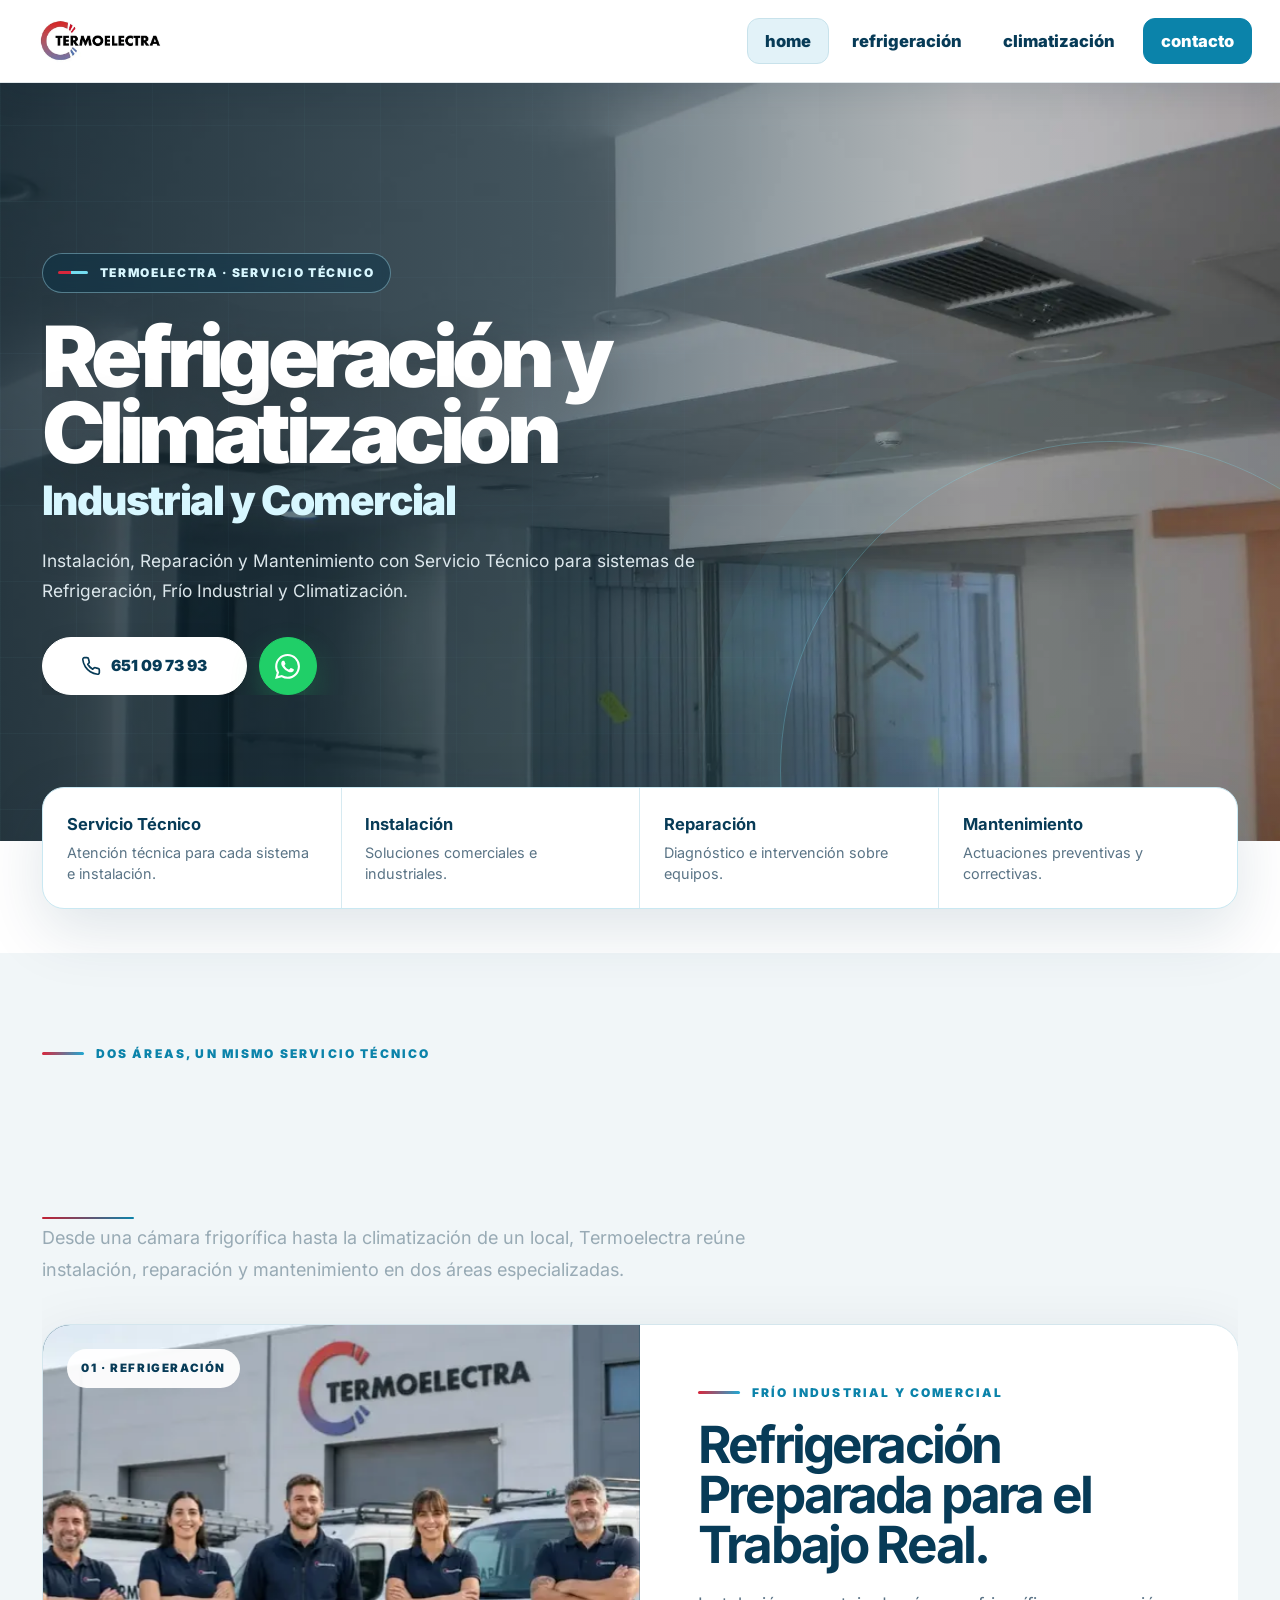
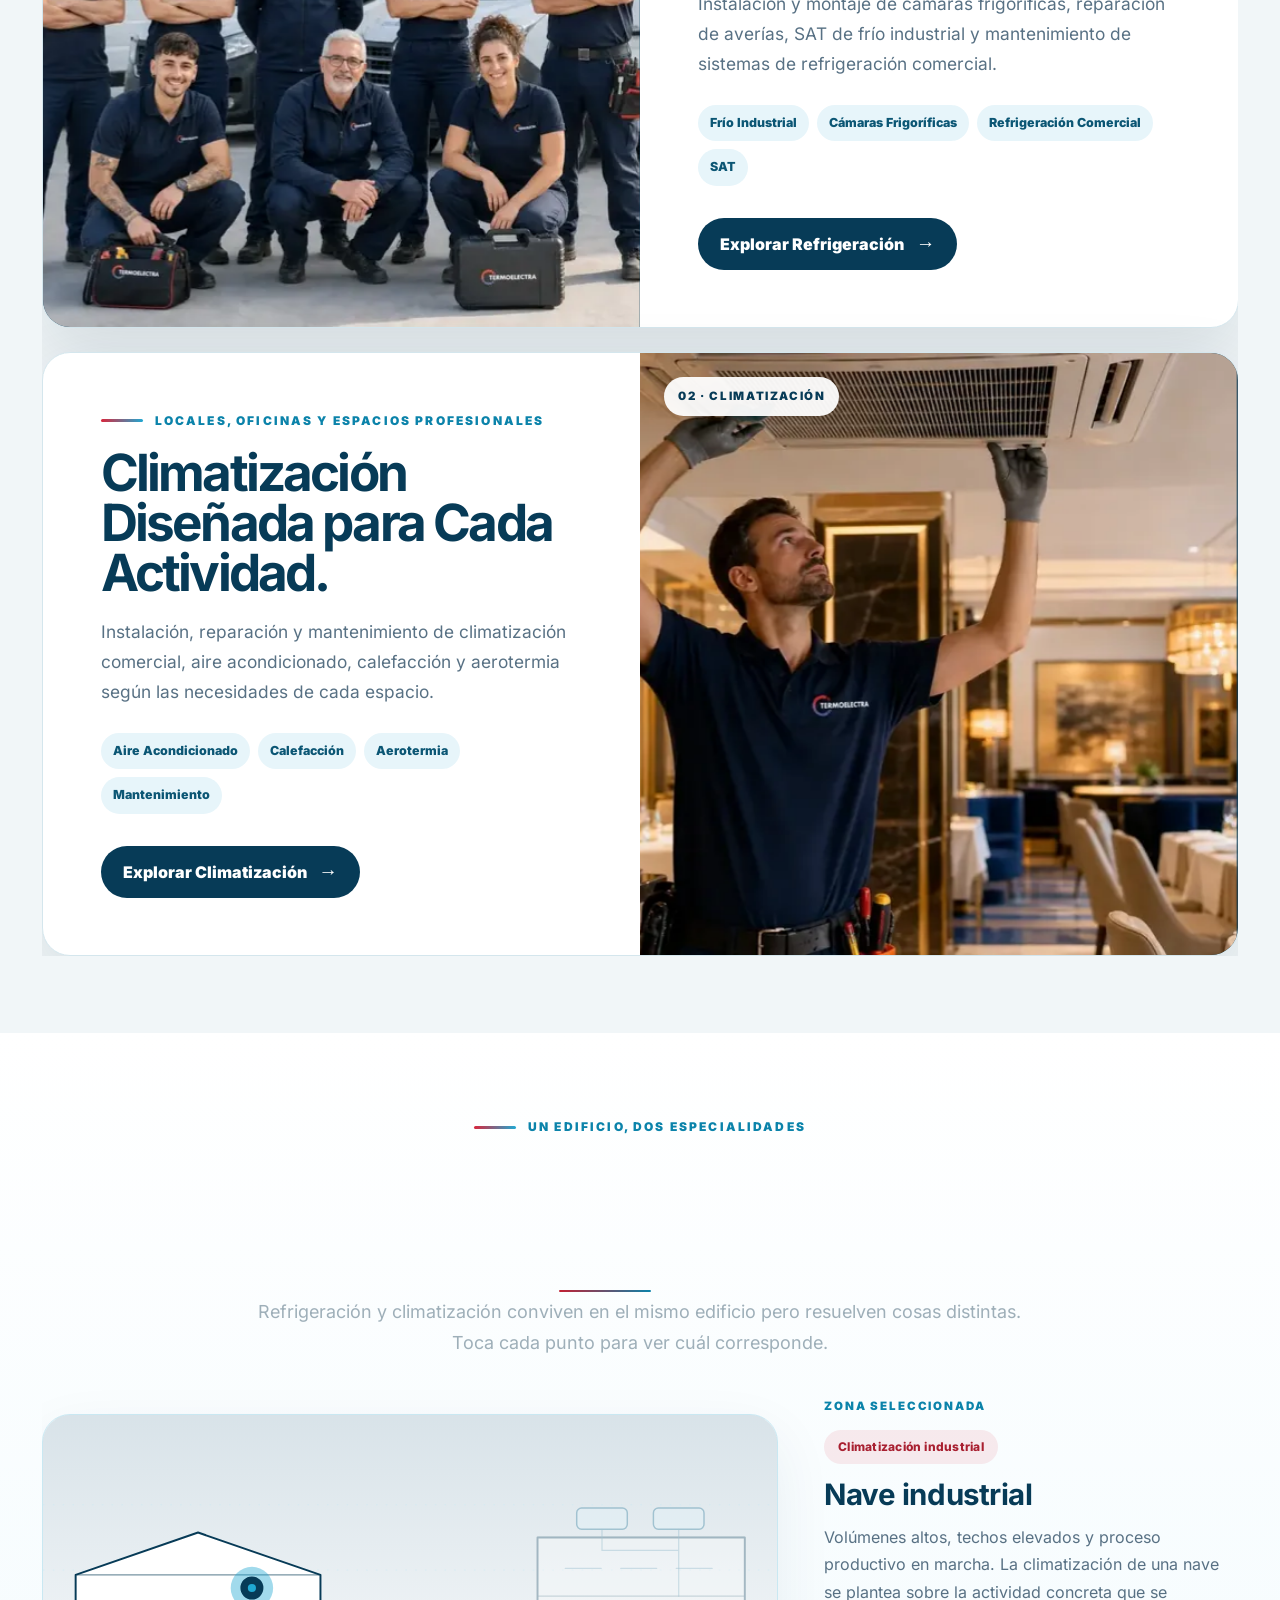
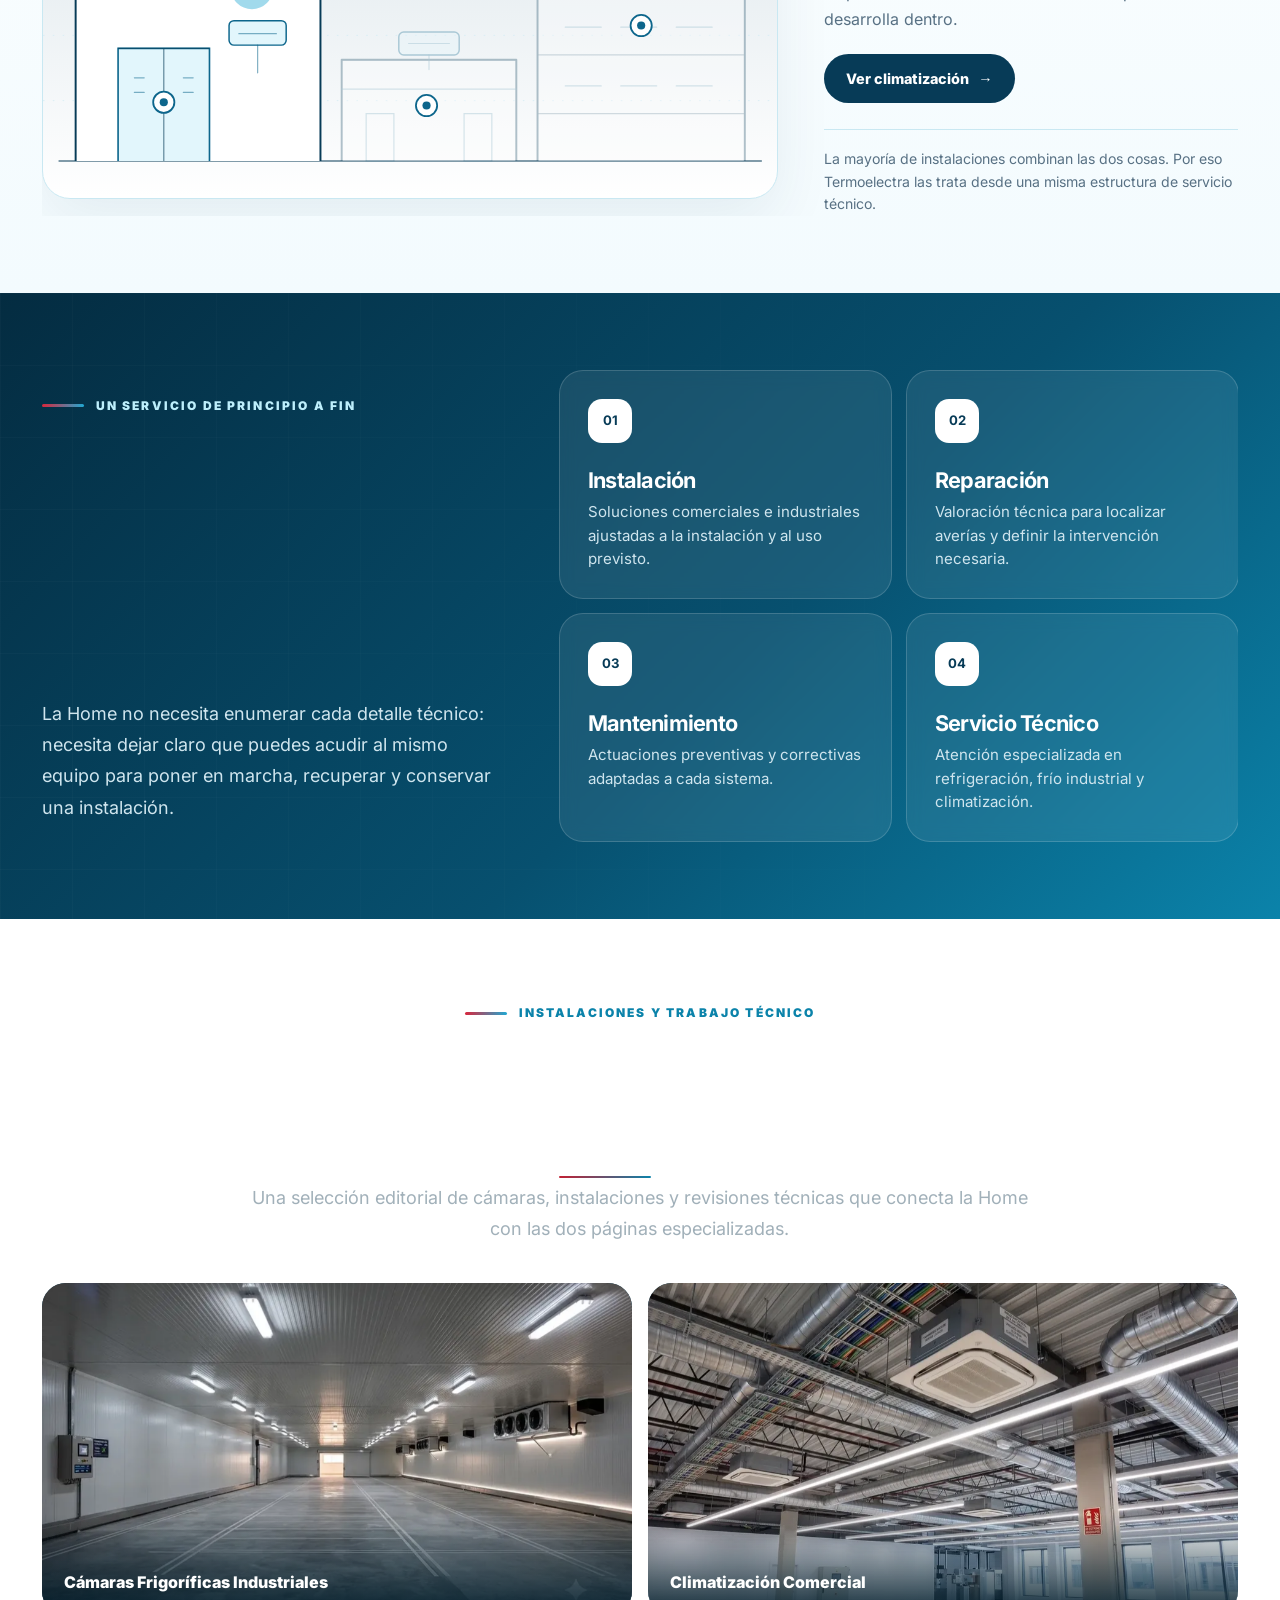
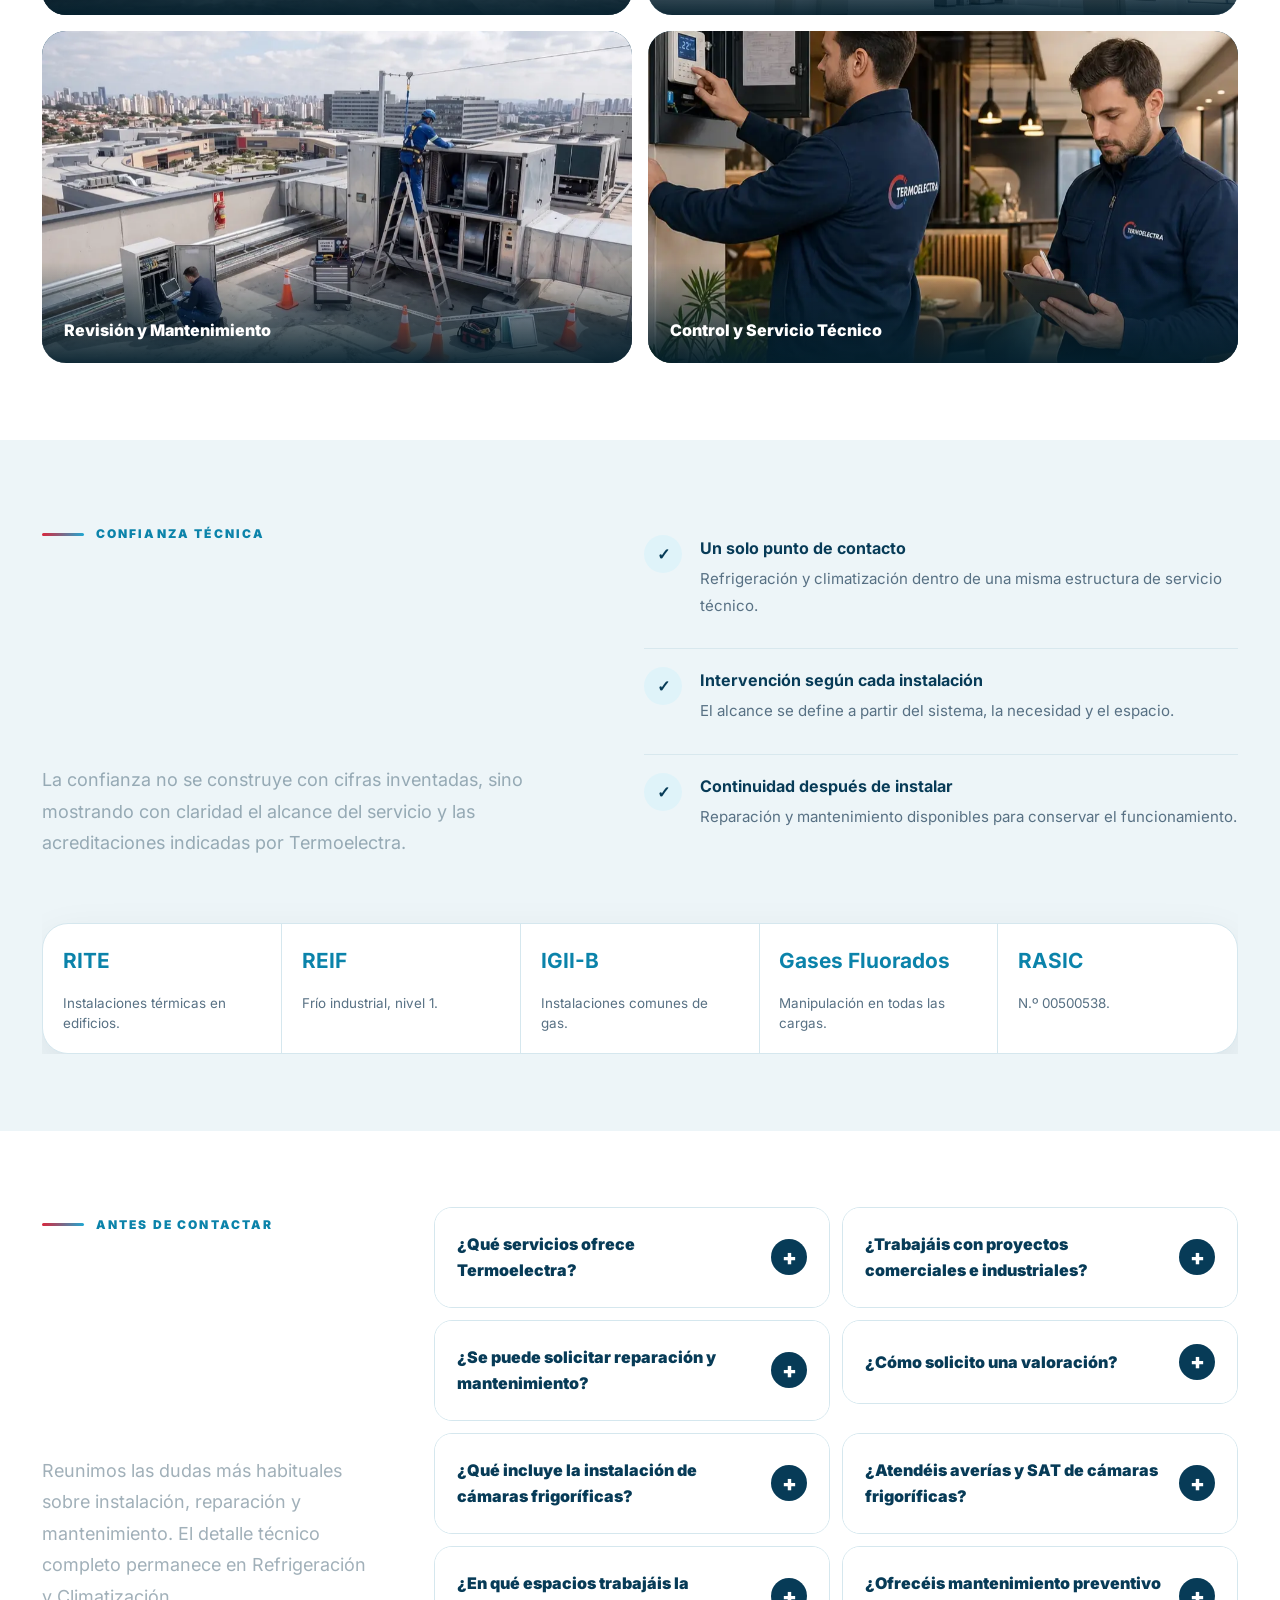
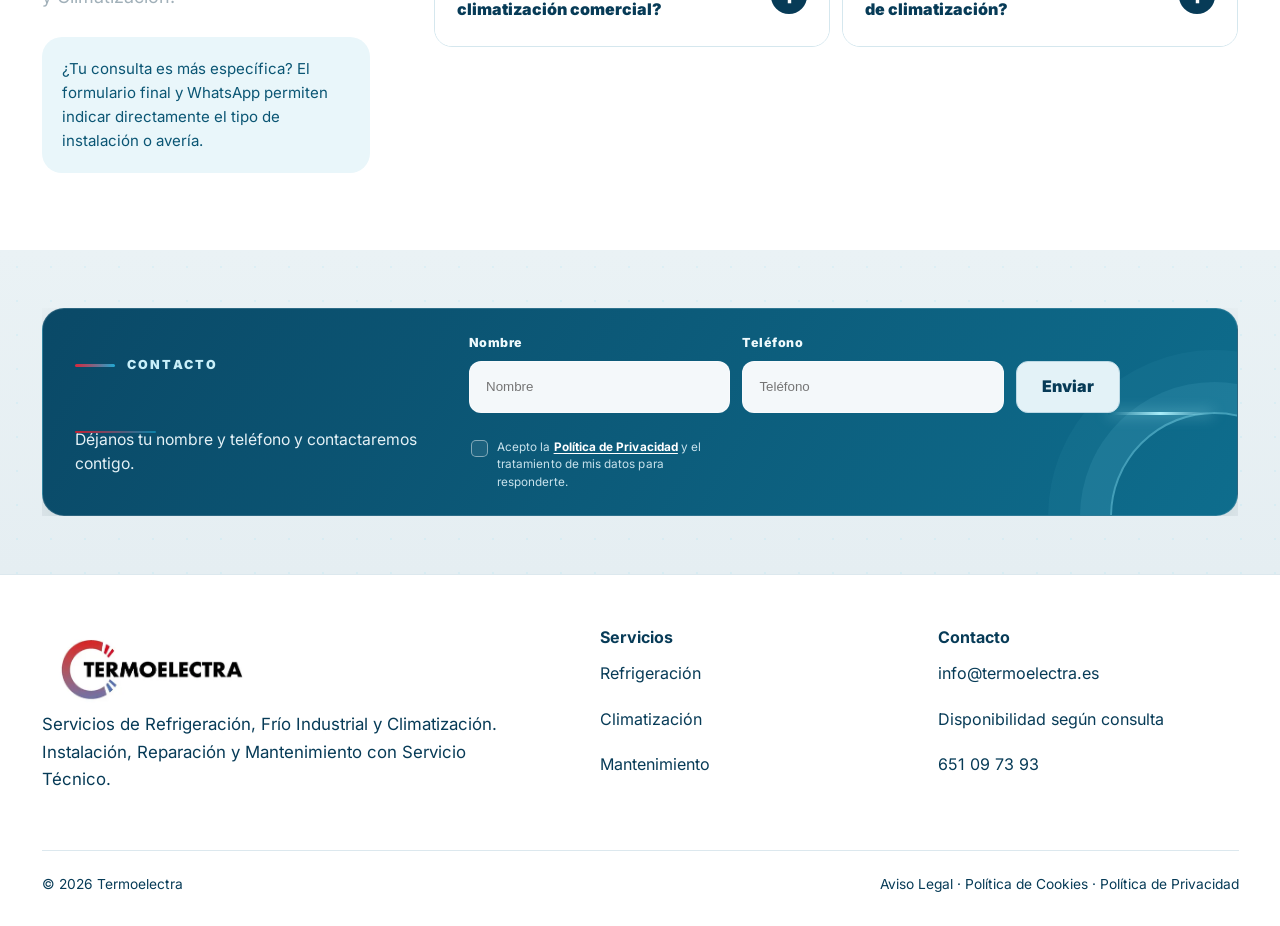
==== commit e0fd0e51: "Add files via upload" ====
--- a/index.html
+++ b/index.html
@@ -190,9 +190,9 @@
       width:100%;padding:22px;display:flex;align-items:center;justify-content:space-between;gap:18px;
       border:0;background:#fff;color:var(--navy);font-weight:900;text-align:left;cursor:pointer;
     }
-    .faq-plus{width:36px;height:36px;display:grid;place-items:center;flex:0 0 36px;border-radius:50%;background:var(--navy);color:#fff;font-size:1.35rem;transition:transform .25s ease}
+    .faq-plus{width:36px;height:36px;display:grid;place-items:center;flex:0 0 36px;border-radius:50%;background:var(--navy);color:#fff;font-size:1.35rem;transition:transform .25s cubic-bezier(.2,.7,.2,1)}
     .faq-item.open .faq-plus{transform:rotate(45deg)}
-    .faq-answer{display:grid;grid-template-rows:0fr;transition:grid-template-rows .3s ease}
+    .faq-answer{display:grid;grid-template-rows:0fr;transition:grid-template-rows .3s cubic-bezier(.2,.7,.2,1)}
     .faq-answer > div{overflow:hidden}
     .faq-answer p{padding:0 22px 22px;margin:0}
     .faq-item.open .faq-answer{grid-template-rows:1fr}
@@ -214,7 +214,7 @@
     .footer-links{display:grid;gap:10px}
     .footer-bottom{margin-top:42px;padding-top:24px;display:flex;justify-content:space-between;gap:20px;border-top:1px solid rgba(255,255,255,.12);font-size:.86rem;color:#9cb9c5}
     .mobile-actions{display:none}
-    .reveal{opacity:0;transform:translateY(25px);transition:opacity .65s ease,transform .65s ease}
+    .reveal{opacity:0;transform:translateY(25px);transition:opacity .65s cubic-bezier(.2,.7,.2,1),transform .65s cubic-bezier(.2,.7,.2,1)}
     .reveal.visible{opacity:1;transform:none}
 
     @media(max-width:1000px){
@@ -298,13 +298,13 @@
 <link href="assets/shared-header.css" rel="stylesheet"/>
 <style>
 /* ===== PATCH v4: dinamismo home (usa .visible, la clase real del IO) ===== */
-
+#scrollProgress{position:fixed;top:0;left:0;height:3px;width:0;z-index:1400;background:linear-gradient(90deg,#c22033,#0a8ac2);pointer-events:none}
 
 @media(prefers-reduced-motion:no-preference){
   /* Subrayado animado bajo cada H2 */
   .section h2{position:relative}
   
-  .section h2.reveal::after{content:"";position:absolute;left:0;bottom:-12px;width:76px;height:4px;border-radius:4px;background:linear-gradient(90deg,#c22033,#0a8ac2);transform:scaleX(0);transform-origin:left;transition:transform .85s cubic-bezier(.2,.7,.2,1) .25s}
+  .section h2.reveal::after{content:"";position:absolute;left:0;bottom:-12px;width:76px;height:4px;border-radius:4px;background:linear-gradient(90deg,#c22033,#0a8ac2);transform:scaleX(0);transform-origin:left;transition:transform .85s cubic-bezier(.2,.7,.2,1) .25s cubic-bezier(.2,.7,.2,1)}
   
   .section h2.reveal.visible::after{transform:scaleX(1)}
   /* Cards con lift + stagger */
@@ -773,7 +773,7 @@
       border-radius:0!important;
       box-shadow:none!important;
       transform:translateY(0);
-      transition:transform .28s ease,padding .25s ease!important;
+      transition:transform .28s cubic-bezier(.2,.7,.2,1),padding .25s ease!important;
     }
     .shared-header.is-hidden{transform:translateY(-120%)!important}
     .shared-header .shared-nav{
@@ -848,7 +848,7 @@
       line-height:1!important;
       box-shadow:none!important;
       text-shadow:none!important;
-      transition:background .2s ease,border-color .2s ease,transform .2s ease!important;
+      transition:background .2s cubic-bezier(.2,.7,.2,1),border-color .2s cubic-bezier(.2,.7,.2,1),transform .2s ease!important;
     }
     .shared-header .shared-nav-links a::after{display:none!important}
     .shared-header .shared-nav-links a:hover{
@@ -900,7 +900,7 @@
       background:#fff!important;
       opacity:1!important;
       transform:none;
-      transition:transform .25s ease,opacity .2s ease!important;
+      transition:transform .25s cubic-bezier(.2,.7,.2,1),opacity .2s ease!important;
     }
     .shared-header .shared-menu.active span:nth-child(1),
     .shared-header .shared-menu.x span:nth-child(1){transform:translateY(6px) rotate(45deg)!important}
@@ -1044,62 +1044,21 @@
       color:#fff;
       font-size:.94rem;
       font-weight:900;
-      transition:transform .2s ease,background .2s ease,box-shadow .2s ease;
+      transition:transform .2s cubic-bezier(.2,.7,.2,1),background .2s cubic-bezier(.2,.7,.2,1),box-shadow .2s cubic-bezier(.2,.7,.2,1);
     }
     .unified-hero__button:hover{transform:translateY(-2px);background:rgba(255,255,255,.15)}
-    .unified-hero__button--primary{
-      border-color:#fff;
-      background:#fff;
-      color:#06354e;
-      box-shadow:0 13px 32px rgba(0,0,0,.18);
-    }
-    .unified-hero__button--primary:hover{background:#dff8ff;color:#052f46}
+    
+    
     .unified-hero__button--wa{border-color:#20cf68;background:#20cf68;color:#fff}
     .unified-hero__button svg{width:20px;height:20px;flex:0 0 auto}
-    .unified-hero__panel{
-      width:100%;
-      max-width:390px;
-      justify-self:end;
-      padding:27px;
-      border:1px solid rgba(164,228,243,.34);
-      border-radius:25px;
-      background:linear-gradient(145deg,rgba(4,50,73,.83),rgba(4,43,64,.7));
-      box-shadow:0 24px 58px rgba(0,19,30,.25);
-      backdrop-filter:blur(15px);
-      -webkit-backdrop-filter:blur(15px);
-    }
-    .unified-hero__panel>strong{
-      display:block;
-      margin-bottom:12px;
-      color:#d8f7ff;
-      font-size:.75rem;
-      font-weight:900;
-      letter-spacing:.15em;
-      text-transform:uppercase;
-    }
-    .unified-hero__row{
-      min-height:88px;
-      padding:14px 0;
-      display:grid;
-      grid-template-columns:52px 1fr;
-      align-items:center;
-      gap:14px;
-      border-top:1px solid rgba(255,255,255,.14);
-    }
-    .unified-hero__row:first-of-type{border-top:0}
-    .unified-hero__icon{
-      width:50px;
-      height:50px;
-      display:grid;
-      place-items:center;
-      border:1px solid rgba(151,226,243,.28);
-      border-radius:15px;
-      background:rgba(119,218,240,.12);
-      color:#a8edfb;
-    }
-    .unified-hero__icon svg{width:25px;height:25px;fill:none;stroke:currentColor;stroke-width:1.8;stroke-linecap:round;stroke-linejoin:round}
-    .unified-hero__row b{display:block;margin-bottom:4px;color:#fff;font-size:1rem}
-    .unified-hero__row span{display:block;color:#c5dfe8;font-size:.87rem;line-height:1.45}
+    
+    
+    
+    
+    
+    
+    
+    
 
     .unified-capability-wrap{
       position:relative;
@@ -1138,7 +1097,7 @@
       .unified-hero{min-height:780px}
       .unified-hero__inner{grid-template-columns:minmax(0,1fr) 330px;gap:38px}
       .unified-hero h1{font-size:clamp(3.45rem,6.1vw,5.7rem)}
-      .unified-hero__panel{padding:22px}
+      
     }
     @media(max-width:900px){
       .shared-header,
@@ -1192,14 +1151,14 @@
       .unified-hero__inner{width:min(100% - 36px,760px);grid-template-columns:1fr;gap:34px}
       .unified-hero__copy{max-width:760px}
       .unified-hero h1{font-size:clamp(3.25rem,10vw,5.25rem)}
-      .unified-hero__panel{max-width:none;justify-self:stretch;display:grid;grid-template-columns:repeat(3,1fr);gap:10px;padding:16px}
-      .unified-hero__panel>strong{grid-column:1/-1;margin:2px 5px 4px}
-      .unified-hero__row{min-height:0;padding:14px 12px;grid-template-columns:1fr;border:1px solid rgba(255,255,255,.13)!important;border-radius:16px;text-align:left}
-      .unified-hero__icon{width:43px;height:43px}
+      
+      
+      
+      
       .unified-capability-wrap{margin-top:-42px;background:linear-gradient(to bottom,transparent 0 42px,#fff 42px 100%)}
       .unified-capability{width:min(100% - 36px,760px);grid-template-columns:repeat(2,1fr)}
       .unified-capability__item:nth-child(2){border-right:0}
-      .unified-capability__item:nth-child(-n+2){border-bottom:1px solid #d6eaf1}
+      .unified-capability__item:nth-child(-n/**/+2){border-bottom:1px solid #d6eaf1}
     }
     @media(max-width:620px){
       .unified-hero{padding-bottom:86px}
@@ -1210,8 +1169,8 @@
       .unified-hero__copy>p{font-size:1rem;line-height:1.62}
       .unified-hero__actions{display:grid;grid-template-columns:1fr}
       .unified-hero__button{width:100%}
-      .unified-hero__panel{grid-template-columns:1fr;padding:15px}
-      .unified-hero__row{grid-template-columns:46px 1fr}
+      
+      
       .unified-capability{width:calc(100% - 28px);grid-template-columns:1fr}
       .unified-capability__item{min-height:92px;border-right:0!important;border-bottom:1px solid #d6eaf1!important}
       .unified-capability__item:last-child{border-bottom:0!important}
@@ -1417,7 +1376,7 @@
   font-size:clamp(1.04rem,1.35vw,1.23rem)!important;
   line-height:1.7!important;
 }
-.unified-hero__panel{display:none!important}
+
 .unified-hero__actions{
   display:flex!important;
   grid-template-columns:none!important;
@@ -1498,18 +1457,10 @@
 }
 
 /* 4. FAQ de Home: usa todo el ancho y evita la gran zona vacía. */
-.unified-home-faq.faq-wrap{
-  grid-template-columns:1fr!important;
-  gap:30px!important;
-}
-.unified-home-faq .faq-intro{
-  max-width:800px!important;
-}
-.unified-home-faq .faq-list{
-  grid-template-columns:repeat(2,minmax(0,1fr))!important;
-  align-items:start!important;
-}
-.unified-home-faq .faq-item{height:max-content!important}
+
+
+
+
 
 @media(max-width:1000px){
   .shared-nav{width:min(100% - 30px,1540px)!important}
@@ -1557,7 +1508,7 @@
   }
   .carousel .track{padding-inline:16px!important}
   .carousel .slide{flex:0 0 86vw!important;min-width:0!important;aspect-ratio:4/3!important}
-  .unified-home-faq .faq-list{grid-template-columns:1fr!important}
+  
 }
 
 @media(prefers-reduced-motion:reduce){
@@ -1956,7 +1907,7 @@
     opacity:0!important;
     visibility:hidden!important;
     pointer-events:none!important;
-    transition:opacity .22s ease,transform .22s ease,visibility .22s ease!important;
+    transition:opacity .22s cubic-bezier(.2,.7,.2,1),transform .22s cubic-bezier(.2,.7,.2,1),visibility .22s ease!important;
   }
   .te-v11-navlinks.open{
     transform:none!important;
@@ -2186,7 +2137,7 @@
 
 /* Refrigeración: restaurar el hero al encuadre original aprobado. */
 .unified-hero--refrigeracion{
-  --hero-image:url('hero-operarios.webp')!important;
+  --hero-image:url("hero-operarios.webp")!important;
   --hero-position:center center!important;
   --hero-shift:0px!important;
 }
@@ -2204,18 +2155,14 @@
 
 <style id="v13-footer-white">
 /* V13: footer completamente blanco en las tres páginas. */
-footer,
-.site-footer,
-.footer{
+footer{
   background:#ffffff!important;
   color:#073b57!important;
   border-top:1px solid #dce8ee!important;
   box-shadow:none!important;
 }
 footer::before,
-footer::after,
-.site-footer::before,
-.site-footer::after{
+footer::after{
   display:none!important;
 }
 footer h1,
@@ -2241,7 +2188,6 @@
   border-top-color:#dce8ee!important;
 }
 footer .footer-brand img,
-footer .foot-logo,
 footer .foot-logo-real,
 footer .footer-brand-card,
 footer .footer-brand-card img{
@@ -2341,7 +2287,7 @@
     visibility:hidden!important;
     pointer-events:none!important;
     transform:translateY(-10px) scale(.98)!important;
-    transition:opacity .2s ease,transform .2s ease,visibility .2s ease!important;
+    transition:opacity .2s cubic-bezier(.2,.7,.2,1),transform .2s cubic-bezier(.2,.7,.2,1),visibility .2s ease!important;
   }
   .shared-header .shared-nav-links.open,
   .site-header .shared-nav-links.open,
@@ -2404,7 +2350,7 @@
     opacity:0!important;
     visibility:hidden!important;
     pointer-events:none!important;
-    transition:opacity .2s ease,visibility .2s ease!important;
+    transition:opacity .2s cubic-bezier(.2,.7,.2,1),visibility .2s ease!important;
   }
   .shared-menu-overlay.on,
   .menu-overlay.on,
@@ -2448,7 +2394,7 @@
   .home-v15-area.reverse{grid-template-columns:minmax(0,1.08fr) minmax(0,.92fr)}
   .home-v15-area.reverse .home-v15-area-media{order:2}
   .home-v15-area-media{position:relative;min-height:590px;overflow:hidden;background:#073b57}
-  .home-v15-area-media img{width:100%;height:100%;object-fit:cover;transition:transform .8s ease}
+  .home-v15-area-media img{width:100%;height:100%;object-fit:cover;transition:transform .8s cubic-bezier(.2,.7,.2,1)}
   .home-v15-area:hover .home-v15-area-media img{transform:scale(1.035)}
   .home-v15-area-media::after{content:"";position:absolute;inset:0;background:linear-gradient(180deg,rgba(3,31,45,.02),rgba(3,31,45,.38))}
   .home-v15-area-index{position:absolute;z-index:2;top:24px;left:24px;padding:10px 14px;border-radius:999px;background:rgba(255,255,255,.94);color:#073b57;font-size:.72rem;font-weight:900;letter-spacing:.14em;text-transform:uppercase}
@@ -2457,7 +2403,7 @@
   .home-v15-area-copy p{max-width:650px;margin-bottom:26px;color:#587184;font-size:1.08rem;line-height:1.72}
   .home-v15-tags{display:flex;flex-wrap:wrap;gap:8px;margin-bottom:32px}
   .home-v15-tags span{padding:8px 12px;border-radius:999px;background:#e7f5fa;color:#0b5674;font-size:.78rem;font-weight:850}
-  .home-v15-link{align-self:flex-start;min-height:52px;padding:0 22px;display:inline-flex;align-items:center;gap:12px;border-radius:999px;background:#073b57;color:#fff;font-weight:900;transition:.25s ease}
+  .home-v15-link{align-self:flex-start;min-height:52px;padding:0 22px;display:inline-flex;align-items:center;gap:12px;border-radius:999px;background:#073b57;color:#fff;font-weight:900;transition:.25s cubic-bezier(.2,.7,.2,1)}
   .home-v15-link:hover{transform:translateY(-2px);background:#0b83aa}
   .home-v15-link i{font-style:normal;font-size:1.2rem}
 
@@ -2481,7 +2427,7 @@
   .home-v15-gallery figure{position:relative;margin:0;overflow:hidden;border-radius:26px;background:#073b57}
   .home-v15-gallery figure:first-child{grid-row:span 2}
   .home-v15-gallery figure:last-child{grid-column:span 2}
-  .home-v15-gallery img{width:100%;height:100%;object-fit:cover;transition:transform .7s ease,filter .7s ease}
+  .home-v15-gallery img{width:100%;height:100%;object-fit:cover;transition:transform .7s cubic-bezier(.2,.7,.2,1),filter .7s cubic-bezier(.2,.7,.2,1)}
   .home-v15-gallery figure:hover img{transform:scale(1.04);filter:brightness(.8)}
   .home-v15-gallery figcaption{position:absolute;right:0;bottom:0;left:0;padding:54px 22px 20px;color:#fff;font-weight:850;background:linear-gradient(transparent,rgba(3,31,45,.94))}
 
@@ -2515,7 +2461,7 @@
     .home-v15-response-grid,.home-v15-trust-grid,.home-v15-faq-layout{grid-template-columns:1fr}
     .home-v15-cert-line{grid-template-columns:repeat(3,1fr)}
     .home-v15-cert:nth-child(3){border-right:0}
-    .home-v15-cert:nth-child(n+4){border-top:1px solid #d5e7ee}
+    .home-v15-cert:nth-child(n/**/+4){border-top:1px solid #d5e7ee}
   }
   @media(max-width:760px){
     .home-v15-shell{width:calc(100% - 28px)}
@@ -2585,7 +2531,7 @@
 /* Revelado coherente para elementos que antes aparecían de golpe. */
 .te-motion-item{
   opacity:0;transform:translate3d(0,24px,0);filter:blur(2px);
-  transition:opacity .78s var(--te-motion-ease),transform .78s var(--te-motion-ease),filter .55s ease;
+  transition:opacity .78s var(--te-motion-ease),transform .78s var(--te-motion-ease),filter .55s cubic-bezier(.2,.7,.2,1);
   transition-delay:var(--te-delay,0ms);will-change:opacity,transform;
 }
 .te-motion-item.te-motion-left{transform:translate3d(-30px,10px,0)}
@@ -2605,15 +2551,15 @@
 .center .te-v15-heading.te-motion-in::before,.section-head.center .te-v15-heading.te-motion-in::before{transform:translateX(-50%) scaleX(1)}
 
 /* Botones con respuesta más refinada. */
-.unified-hero__button,.home-v15-link,.btn,.nav-cta,.shared-contact,.contact-link,
-.detail-toggle,.mode-button,.car-btn,.faq-question,.faq-q{
+.unified-hero__button,.home-v15-link,.nav-cta,.shared-contact,.contact-link,
+.detail-toggle,.mode-button,.faq-question,.faq-q{
   -webkit-tap-highlight-color:transparent;
 }
-.unified-hero__button,.home-v15-link,.btn,.nav-cta,.shared-contact,.contact-link{
+.unified-hero__button,.home-v15-link,.nav-cta,.shared-contact,.contact-link{
   position:relative;overflow:hidden;isolation:isolate;
-  transition:transform .32s var(--te-motion-ease),box-shadow .32s ease,background-color .25s ease,border-color .25s ease,color .25s ease!important;
-}
-.unified-hero__button::after,.home-v15-link::after,.btn::after,.nav-cta::after,.shared-contact::after,.contact-link::after{
+  transition:transform .32s var(--te-motion-ease),box-shadow .32s cubic-bezier(.2,.7,.2,1),background-color .25s cubic-bezier(.2,.7,.2,1),border-color .25s cubic-bezier(.2,.7,.2,1),color .25s ease!important;
+}
+.unified-hero__button::after,.home-v15-link::after,.nav-cta::after,.shared-contact::after,.contact-link::after{
   content:"";position:absolute;z-index:-1;top:-35%;bottom:-35%;left:-70%;width:38%;
   background:linear-gradient(105deg,transparent,rgba(255,255,255,.34),transparent);
   transform:skewX(-18deg);transition:left .72s var(--te-motion-ease);pointer-events:none;
@@ -2621,8 +2567,8 @@
 
 /* Tarjetas y fotografías: profundidad discreta, sin cambiar composición. */
 .home-v15-area,.home-v15-response-card,.home-v15-cert,.home-v15-promise,
-.detail-card,.gallery-item,.camera-seo-card,.slide,.svc,.cert,.step,.faq-item{
-  transition:transform .48s var(--te-motion-ease),box-shadow .48s ease,border-color .35s ease,filter .35s ease!important;
+.detail-card,.gallery-item,.camera-seo-card,.slide,.svc,.step,.faq-item{
+  transition:transform .48s var(--te-motion-ease),box-shadow .48s cubic-bezier(.2,.7,.2,1),border-color .35s cubic-bezier(.2,.7,.2,1),filter .35s ease!important;
   will-change:transform;
 }
 .home-v15-area-media,.home-v15-gallery a,.detail-media,.gallery-item,.svc-media,.slide,.gallery a{
@@ -2635,7 +2581,7 @@
 .home-v15-area-media::after,.detail-media::after,.svc-media::after,.slide::after,.gallery-item::after{
   content:"";position:absolute;inset:0;pointer-events:none;opacity:0;
   background:linear-gradient(120deg,transparent 25%,rgba(255,255,255,.13) 48%,transparent 70%);
-  transform:translateX(-70%);transition:opacity .35s ease,transform .9s var(--te-motion-ease);
+  transform:translateX(-70%);transition:opacity .35s cubic-bezier(.2,.7,.2,1),transform .9s var(--te-motion-ease);
 }
 
 /* Menú y navegación: indicación de foco/posición más clara. */
@@ -2644,26 +2590,26 @@
   content:"";position:absolute;left:50%;right:50%;bottom:5px;height:2px;border-radius:99px;
   background:#0b83aa;transition:left .3s var(--te-motion-ease),right .3s var(--te-motion-ease);
 }
-.te-v11-header{transition:box-shadow .35s ease,background-color .35s ease,transform .35s var(--te-motion-ease)!important}
+.te-v11-header{transition:box-shadow .35s cubic-bezier(.2,.7,.2,1),background-color .35s cubic-bezier(.2,.7,.2,1),transform .35s var(--te-motion-ease)!important}
 .te-v11-header.te-v15-scrolled{box-shadow:0 12px 35px rgba(4,47,70,.11)!important}
 
 /* Formularios: foco visible y serio. */
 input,textarea,select{
-  transition:border-color .25s ease,box-shadow .25s ease,background-color .25s ease,transform .25s ease!important;
+  transition:border-color .25s cubic-bezier(.2,.7,.2,1),box-shadow .25s cubic-bezier(.2,.7,.2,1),background-color .25s cubic-bezier(.2,.7,.2,1),transform .25s ease!important;
 }
 input:focus,textarea:focus,select:focus{
   outline:none!important;border-color:#0b83aa!important;box-shadow:0 0 0 4px rgba(11,131,170,.12)!important;
 }
 
 @media (hover:hover) and (pointer:fine){
-  .unified-hero__button:hover,.home-v15-link:hover,.btn:hover,.nav-cta:hover,.shared-contact:hover,.contact-link:hover{
+  .unified-hero__button:hover,.home-v15-link:hover,.nav-cta:hover,.shared-contact:hover,.contact-link:hover{
     transform:translateY(-3px);box-shadow:0 16px 34px rgba(4,47,70,.19)!important;
   }
-  .unified-hero__button:hover::after,.home-v15-link:hover::after,.btn:hover::after,.nav-cta:hover::after,.shared-contact:hover::after,.contact-link:hover::after{left:135%}
+  .unified-hero__button:hover::after,.home-v15-link:hover::after,.nav-cta:hover::after,.shared-contact:hover::after,.contact-link:hover::after{left:135%}
   .te-v11-navlinks a:not(.shared-contact):hover::after,.shared-nav-links a:not(.shared-contact):hover::after,
   .te-v11-navlinks a.is-current:not(.shared-contact)::after,.shared-nav-links a.is-current:not(.shared-contact)::after{left:14%;right:14%}
   .home-v15-area:hover,.home-v15-response-card:hover,.home-v15-cert:hover,.home-v15-promise:hover,
-  .detail-card:hover,.camera-seo-card:hover,.slide:hover,.svc:hover,.cert:hover,.step:hover,.faq-item:hover{
+  .detail-card:hover,.camera-seo-card:hover,.slide:hover,.svc:hover,.step:hover,.faq-item:hover{
     transform:translateY(-6px);box-shadow:var(--te-motion-soft-shadow)!important;
   }
   .home-v15-area:hover img,.home-v15-gallery a:hover img,.detail-card:hover .detail-media img,
@@ -2833,7 +2779,7 @@
 .te-climatizacion .gallery-item{aspect-ratio:4/3!important;border-radius:24px!important;overflow:hidden!important}
 .te-climatizacion .gallery-item img{width:100%!important;height:100%!important;object-fit:cover!important}
 .te-climatizacion #contacto{padding:40px 0!important}
-.te-climatizacion .contact-panel{max-width:none!important;margin:0!important}
+
 
 @media(max-width:1050px){
   .te-home .home-v15-trust-grid,.te-home .home-v15-faq-layout,.te-home .home-v15-response-grid{grid-template-columns:1fr!important}
@@ -2912,7 +2858,7 @@
   -webkit-backdrop-filter:none!important;
   padding:0!important;
 }
-.unified-hero__panel{display:none!important}
+
 .unified-hero__inner{grid-template-columns:1fr!important}
 .unified-hero__copy{width:min(980px,76vw)!important;max-width:980px!important}
 .unified-hero h1{max-width:980px!important}
@@ -3018,7 +2964,7 @@
 .bld-detail{fill:none;stroke:var(--navy-2);stroke-width:1.5;stroke-linecap:round;opacity:.5}
 .bld-frost{fill:var(--ice-2);stroke:var(--navy-2);stroke-width:2}
 .bld-unit{fill:var(--ice-2);stroke:var(--navy-2);stroke-width:1.8}
-.bld-zone{transition:opacity .34s ease}
+.bld-zone{transition:opacity .34s cubic-bezier(.2,.7,.2,1)}
 .bld-lab.has-focus .bld-zone{opacity:.3}
 .bld-lab.has-focus .bld-zone.is-lit{opacity:1}
 
@@ -3026,8 +2972,8 @@
 .bld-hot__hit{fill:transparent;stroke:none}
 .bld-hot__inner{transform-box:fill-box;transform-origin:center}
 .bld-hot__halo{fill:var(--cyan);opacity:0}
-.bld-hot__dot{fill:#fff;stroke:var(--navy-2);stroke-width:2.2;transition:fill .3s ease,stroke .3s ease}
-.bld-hot__core{fill:var(--navy-2);transition:fill .3s ease}
+.bld-hot__dot{fill:#fff;stroke:var(--navy-2);stroke-width:2.2;transition:fill .3s cubic-bezier(.2,.7,.2,1),stroke .3s cubic-bezier(.2,.7,.2,1)}
+.bld-hot__core{fill:var(--navy-2);transition:fill .3s cubic-bezier(.2,.7,.2,1)}
 .bld-hot:hover .bld-hot__dot{stroke:var(--cyan)}
 .bld-hot:focus-visible .bld-hot__dot{stroke:var(--navy);stroke-width:3.4}
 .bld-hot.is-active .bld-hot__dot{fill:var(--navy);stroke:var(--navy)}
@@ -3044,7 +2990,7 @@
 .bld-panel__fam--clima{background:rgba(216,39,60,.09);color:#a81f30}
 .bld-panel h3{margin:0 0 12px;color:var(--navy);font-size:clamp(1.5rem,2.3vw,2.05rem);line-height:1.18;letter-spacing:-.015em}
 .bld-panel p{margin:0;color:var(--muted);font-size:1rem;line-height:1.72}
-.bld-panel__cta{display:inline-flex;align-items:center;gap:9px;margin-top:20px;padding:13px 22px;border-radius:999px;background:var(--navy);color:#fff;font-size:.9rem;font-weight:800;text-decoration:none;transition:background .28s ease,transform .28s ease}
+.bld-panel__cta{display:inline-flex;align-items:center;gap:9px;margin-top:20px;padding:13px 22px;border-radius:999px;background:var(--navy);color:#fff;font-size:.9rem;font-weight:800;text-decoration:none;transition:background .28s cubic-bezier(.2,.7,.2,1),transform .28s cubic-bezier(.2,.7,.2,1)}
 .bld-panel__cta::after{content:"→";font-weight:700}
 .bld-panel__cta:hover{background:var(--navy-2);transform:translateX(3px)}
 .bld-foot{margin:26px 0 0;padding-top:18px;border-top:1px solid var(--line);color:var(--muted);font-size:.88rem;line-height:1.6}
@@ -3069,12 +3015,10 @@
 @supports (overflow: clip){
   /* overflow:hidden crea contenedor de scroll y rompe view(); clip recorta sin crearlo. */
   html,body{overflow-x:clip}
-  .section,.home-v15-section,.ter-section,.espacios-band,.bld-stage,
-  .full-service-section,.cta-final,.cta,.contact-box,.compact-contact,
+  .section,.home-v15-section,.espacios-band,.bld-stage,
+  .full-service-section,.contact-box,.compact-contact,
   .home-v15-gallery figure,.home-v15-area-media,.home-v15-cert-line,
-  .gallery-item,.detail-media,.svc-media,.gallery a,.hero-media figure,
-  .service-map-media,.system-visual,.cold-system-media,.explorer-media,
-  .process-grid,.faq-item{overflow:clip}
+  .gallery-item,.detail-media,.svc-media,.gallery a,.system-visual,.cold-system-media,.faq-item{overflow:clip}
 }
 @keyframes teReveal{from{opacity:0;transform:translateY(28px)}to{opacity:1;transform:none}}
 @keyframes teRevealSoft{from{opacity:0;transform:translateY(16px)}to{opacity:1;transform:none}}
@@ -3157,7 +3101,7 @@
   backdrop-filter:blur(14px) saturate(1.4);
   border-bottom:1px solid rgba(11,90,130,.14);
   opacity:0;visibility:hidden;transform:translateY(-8px);
-  transition:opacity .3s ease,transform .3s ease,visibility .3s;
+  transition:opacity .3s cubic-bezier(.2,.7,.2,1),transform .3s cubic-bezier(.2,.7,.2,1),visibility .3s cubic-bezier(.2,.7,.2,1);
 }
 .pagenav.is-on{opacity:1;visibility:visible;transform:none}
 .pagenav__inner{
@@ -3171,7 +3115,7 @@
   padding:8px 14px;border-radius:999px;
   color:#51707f;
   font-size:.86rem;font-weight:700;text-decoration:none;white-space:nowrap;
-  transition:color .25s ease,background .25s ease;
+  transition:color .25s cubic-bezier(.2,.7,.2,1),background .25s cubic-bezier(.2,.7,.2,1);
 }
 .pagenav a:hover{color:#0b3a66;background:rgba(11,90,130,.06)}
 .pagenav a[aria-current="true"]{color:#fff;background:#0b3a66}
@@ -3197,8 +3141,8 @@
   .te-open,.te-open *,section,section > div,figure,
   .svc-media,.media-mosaic,.media-triptych,.fit-complete,
   .gallery,.gallery-item,.detail-media,.carousel-sec,.slide,
-  .cold-system-media,.system-visual,.explorer-media,.contact-box,.cta,.cta-final{overflow:clip}
-  .espacios-grid,.hscroll__track,.pagenav__inner{overflow-x:auto;overflow-y:visible}
+  .cold-system-media,.system-visual,.contact-box{overflow:clip}
+  .espacios-grid,.pagenav__inner{overflow-x:auto;overflow-y:visible}
 }
 /* Tratamientos sobre el contenido que ya existe. No añaden secciones ni imágenes. */
 
@@ -3556,11 +3500,11 @@
 <label for="homePhone">Teléfono</label>
 <input autocomplete="tel" id="homePhone" inputmode="tel" name="telefono" placeholder="Teléfono" required="" type="tel"/>
 </div>
-<div class="te-consent">
+<button class="compact-submit" type="submit">Enviar</button>
+<div class="te-consent te-consent--footnote">
 <input id="homeContactFormConsent" name="consentimiento" required="" type="checkbox"/>
-<label for="homeContactFormConsent">He leído y acepto la <a href="legal/privacidad.html" rel="noopener" target="_blank">Política de Privacidad</a> y autorizo el tratamiento de mis datos para recibir respuesta a mi consulta.</label>
+<label for="homeContactFormConsent">Acepto la <a href="legal/privacidad.html" rel="noopener" target="_blank">Política de Privacidad</a> y el tratamiento de mis datos para responderte.</label>
 </div>
-<button class="compact-submit" type="submit">Enviar</button>
 <p aria-live="polite" class="te-form-status" id="homeContactFormStatus" role="status"></p>
 </form>
 </div>
@@ -3664,7 +3608,7 @@
   m();addEventListener('resize',m,{passive:true});
   addEventListener('scroll',function(){
     if(t)return;t=true;
-    requestAnimationFrame(function(){bar.style.width=(dh?Math.min(100,scrollY/dh*100):0)+'%';t=false});
+    requestAnimationFrame(function(){bar.style.setProperty('--te-progress',(dh?Math.min(1,scrollY/dh):0).toFixed(4));t=false});
   },{passive:true});
 })();
 </script>
@@ -3705,7 +3649,7 @@
     if (header) header.classList.toggle('te-v15-scrolled', window.scrollY > 18);
   };
   updateScrollUI();
-  window.addEventListener('scroll', updateScrollUI, { passive: true });
+  window.addEventListener('scroll',(()=>{let q=false;return()=>{if(q)return;q=true;requestAnimationFrame(()=>{updateScrollUI();q=false})}})(),{ passive: true });
   window.addEventListener('resize', updateScrollUI, { passive: true });
 
   // Títulos principales de cada bloque.
--- a/assets/shared-header.css
+++ b/assets/shared-header.css
@@ -298,3 +298,108 @@
   .shared-nav-links,
   .shared-menu-overlay{transition:none!important}
 }
+
+
+/* ---- Formulario de contacto: consentimiento RGPD y estado de envío ---- */
+.te-consent{
+  display:flex; align-items:flex-start; gap:10px;
+  margin:4px 0 14px; font-size:.82rem; line-height:1.45;
+}
+.te-consent input[type=checkbox]{
+  flex:0 0 auto; width:18px; height:18px; margin:2px 0 0;
+  accent-color:#158bb5; cursor:pointer;
+}
+.te-consent label{ cursor:pointer; }
+/* Hereda el mismo tono que las etiquetas del formulario: en la home el contenedor
+   resolvía a var(--ink) navy sobre tarjeta navy y el texto quedaba ilegible (1,53:1). */
+.compact-contact-form .te-consent,
+.compact-contact-form .te-consent label{ color:#eef9fc; }
+.compact-contact-form .te-consent a{ color:#fff; }
+.te-consent a{ text-decoration:underline; font-weight:700; }
+.te-consent input[type=checkbox]:focus-visible{ outline:2px solid #a9edff; outline-offset:2px; }
+.te-form-status{
+  margin:10px 0 0; min-height:0; font-size:.86rem; font-weight:600; line-height:1.45;
+}
+.te-form-status:empty{ display:none; }
+.te-form-status.is-error{ color:#d8273c; }
+.te-form-status.is-ok{ color:#0f9f52; }
+.section-dark .te-form-status.is-error,
+.compact-contact .te-form-status.is-error{ color:#ffb3bd; }
+.section-dark .te-form-status.is-ok,
+.compact-contact .te-form-status.is-ok{ color:#8ef0bb; }
+@media (max-width:600px){ .te-consent{ font-size:.78rem; } }
+
+
+/* ---- Consentimiento como pie del formulario (v2) ------------------------ */
+.te-consent--footnote{
+  display:flex; align-items:flex-start; gap:9px;
+  margin:14px 2px 0; padding:0;
+  font-size:.735rem; line-height:1.5; letter-spacing:.005em;
+}
+.compact-contact-form .te-consent--footnote,
+.compact-contact-form .te-consent--footnote label{ color:#c8e2ec; }
+.compact-contact-form .te-consent--footnote a{ color:#fff; }
+
+/* Casilla propia: la nativa desentonaba con el resto del formulario */
+.te-consent--footnote input[type=checkbox]{
+  appearance:none; -webkit-appearance:none;
+  flex:0 0 auto; position:relative; top:1px;
+  width:17px; height:17px; margin:0; padding:0;
+  border:1.5px solid rgba(255,255,255,.45); border-radius:5px;
+  background:rgba(255,255,255,.07); cursor:pointer;
+  transition:border-color .18s cubic-bezier(.2,.7,.2,1),
+             background .18s cubic-bezier(.2,.7,.2,1),
+             box-shadow .18s cubic-bezier(.2,.7,.2,1);
+}
+.te-consent--footnote input[type=checkbox]:hover{ border-color:rgba(255,255,255,.8); }
+.te-consent--footnote input[type=checkbox]:checked{
+  border-color:#20a8d2; background:linear-gradient(135deg,#158bb5,#20a8d2);
+}
+/* La marca se dibuja al marcar; sin transición de layout, solo transform */
+.te-consent--footnote input[type=checkbox]::after{
+  content:""; position:absolute; left:5px; top:1.5px;
+  width:4px; height:9px; border:solid #fff; border-width:0 2px 2px 0;
+  transform:rotate(45deg) scale(0); transform-origin:center;
+  transition:transform .22s cubic-bezier(.34,1.4,.5,1);
+}
+.te-consent--footnote input[type=checkbox]:checked::after{ transform:rotate(45deg) scale(1); }
+.te-consent--footnote input[type=checkbox]:focus-visible{
+  outline:none; box-shadow:0 0 0 3px rgba(169,237,255,.55);
+}
+.te-consent--footnote label{ cursor:pointer; }
+.te-consent--footnote a{ text-decoration:underline; text-underline-offset:2px; font-weight:700; }
+
+/* Aviso cuando se intenta enviar sin marcar */
+.te-consent--footnote.is-missing input[type=checkbox]{
+  border-color:#ff8f9c; background:rgba(216,39,60,.18);
+}
+.compact-contact-form .te-consent--footnote.is-missing,
+.compact-contact-form .te-consent--footnote.is-missing label{ color:#ffc3cb; }
+@media (prefers-reduced-motion: no-preference){
+  .te-consent--footnote.is-missing{ animation:te-consent-nudge .4s cubic-bezier(.36,.07,.19,.97); }
+  @keyframes te-consent-nudge{
+    0%,100%{transform:translateX(0)} 22%{transform:translateX(-4px)}
+    55%{transform:translateX(3px)} 80%{transform:translateX(-2px)}
+  }
+}
+@media (max-width:600px){ .te-consent--footnote{ font-size:.72rem; } }
+
+/* La barra de progreso animaba `width` (layout en cada fotograma).
+   Con scaleX el trabajo se queda en el compositor. Mismo resultado visual. */
+#scrollProgress, .te-v15-progress > span, .scroll-progress > span{
+  width:100%!important;
+  transform-origin:0 50%;
+  transform:scaleX(var(--te-progress,0));
+  will-change:transform;
+}
+@supports (animation-timeline: scroll()){
+  @media (prefers-reduced-motion: no-preference){
+    /* Donde el navegador lo soporta, la barra la mueve el propio compositor
+       sin pasar por JavaScript. */
+    #scrollProgress, .te-v15-progress > span, .scroll-progress > span{
+      animation:te-progress-grow linear both;
+      animation-timeline:scroll(root block);
+    }
+    @keyframes te-progress-grow{ from{transform:scaleX(0)} to{transform:scaleX(1)} }
+  }
+}
